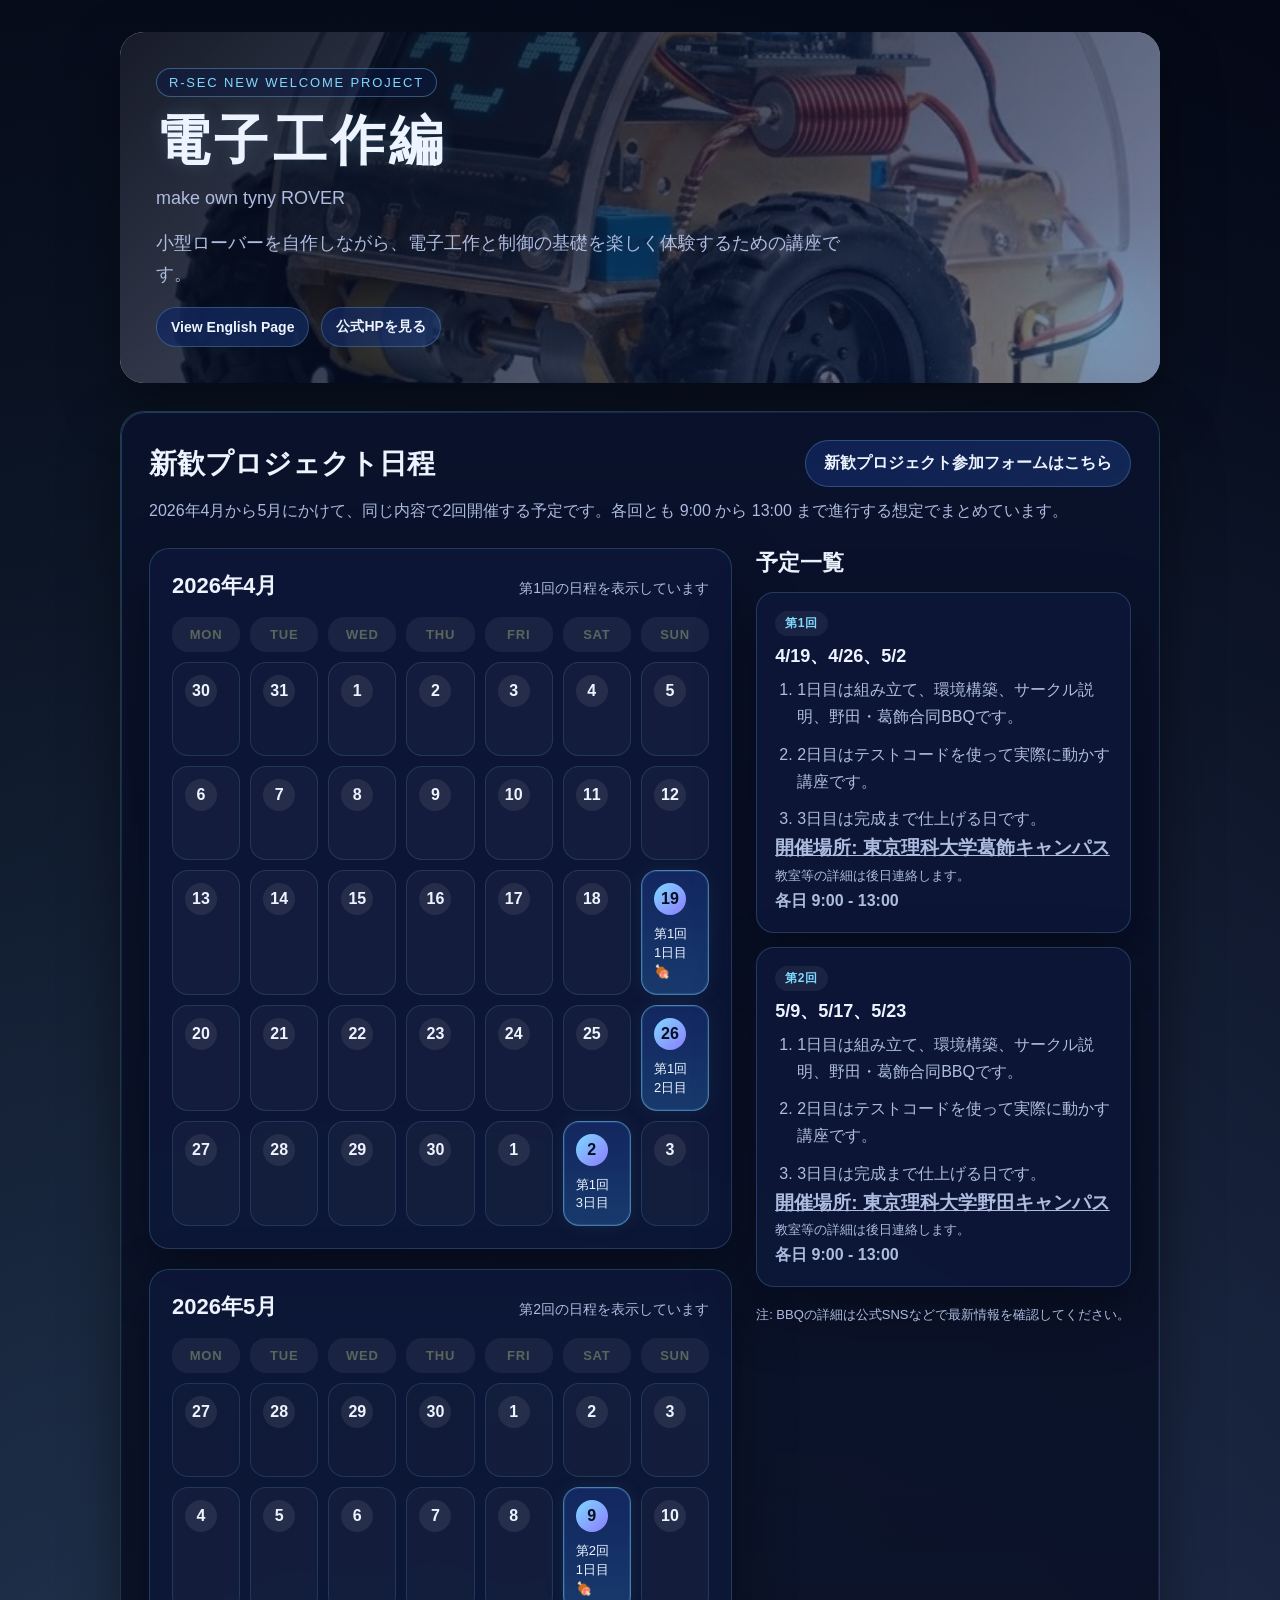
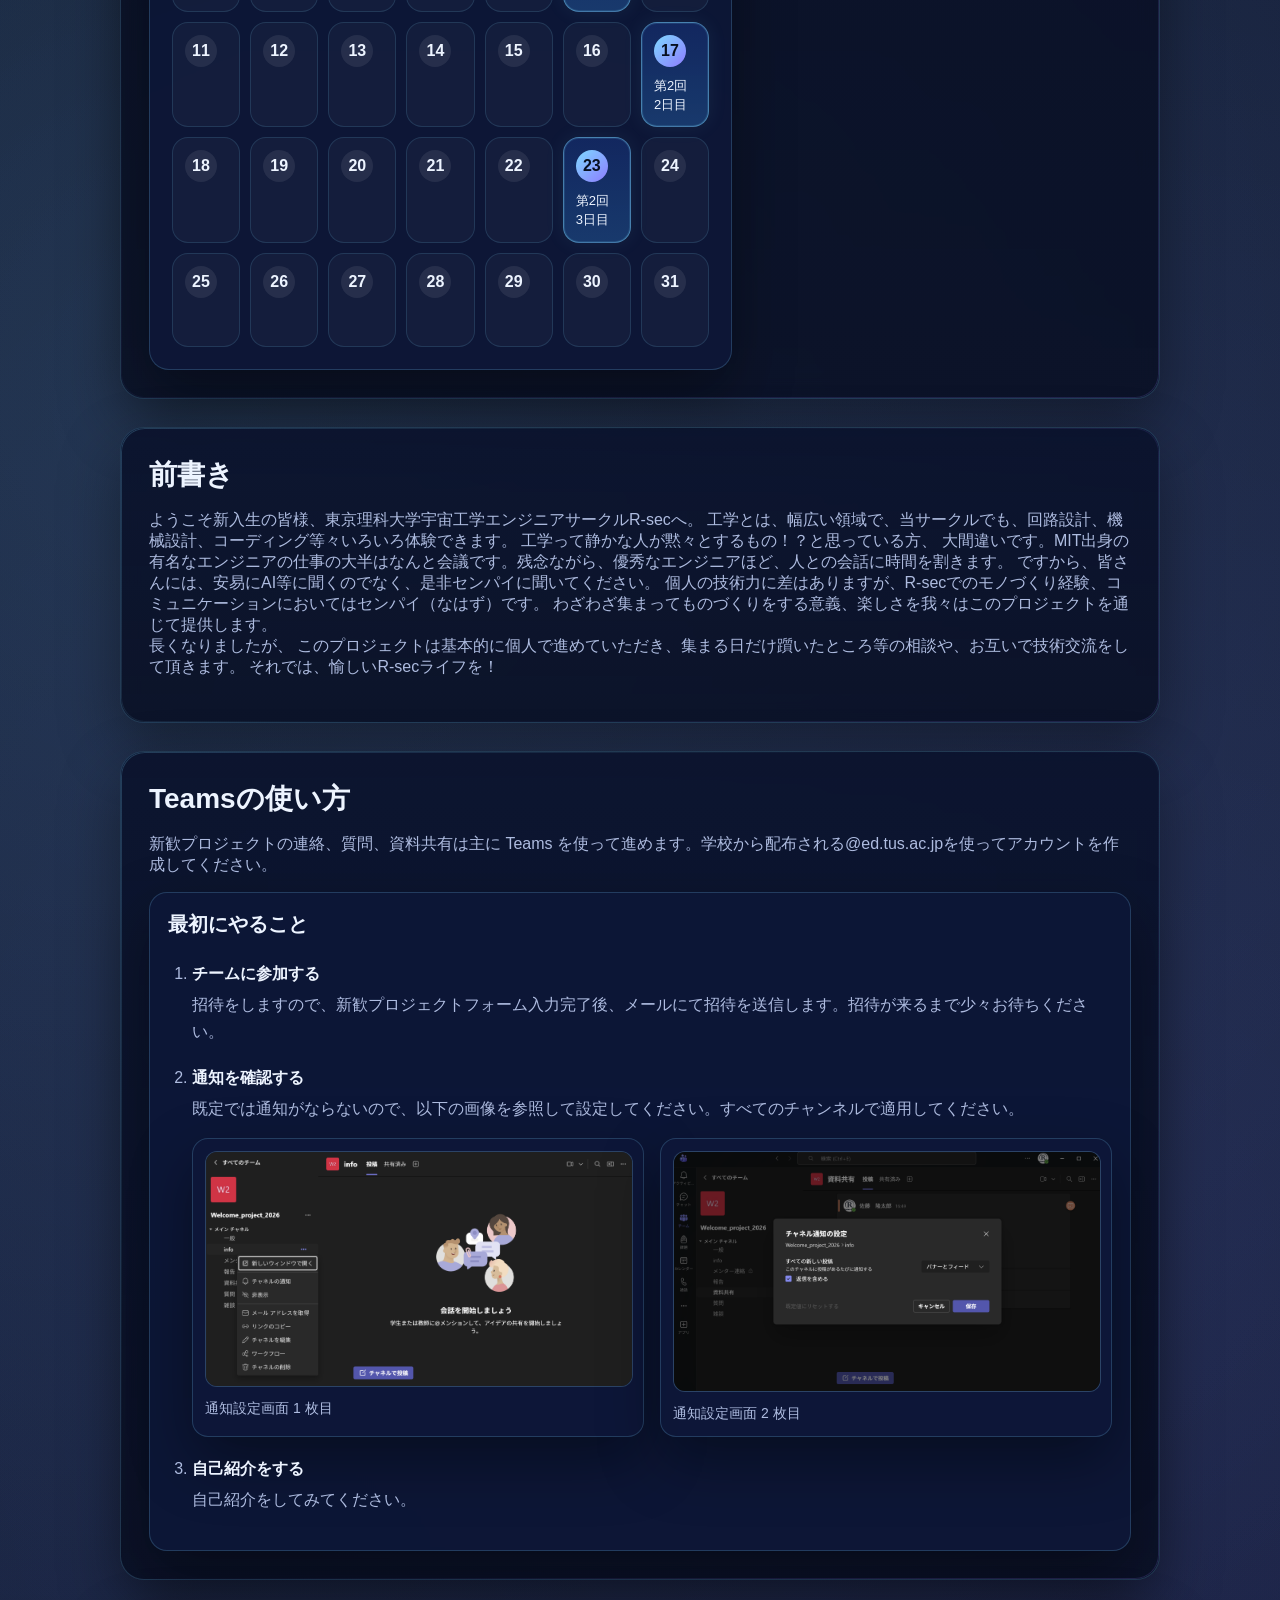
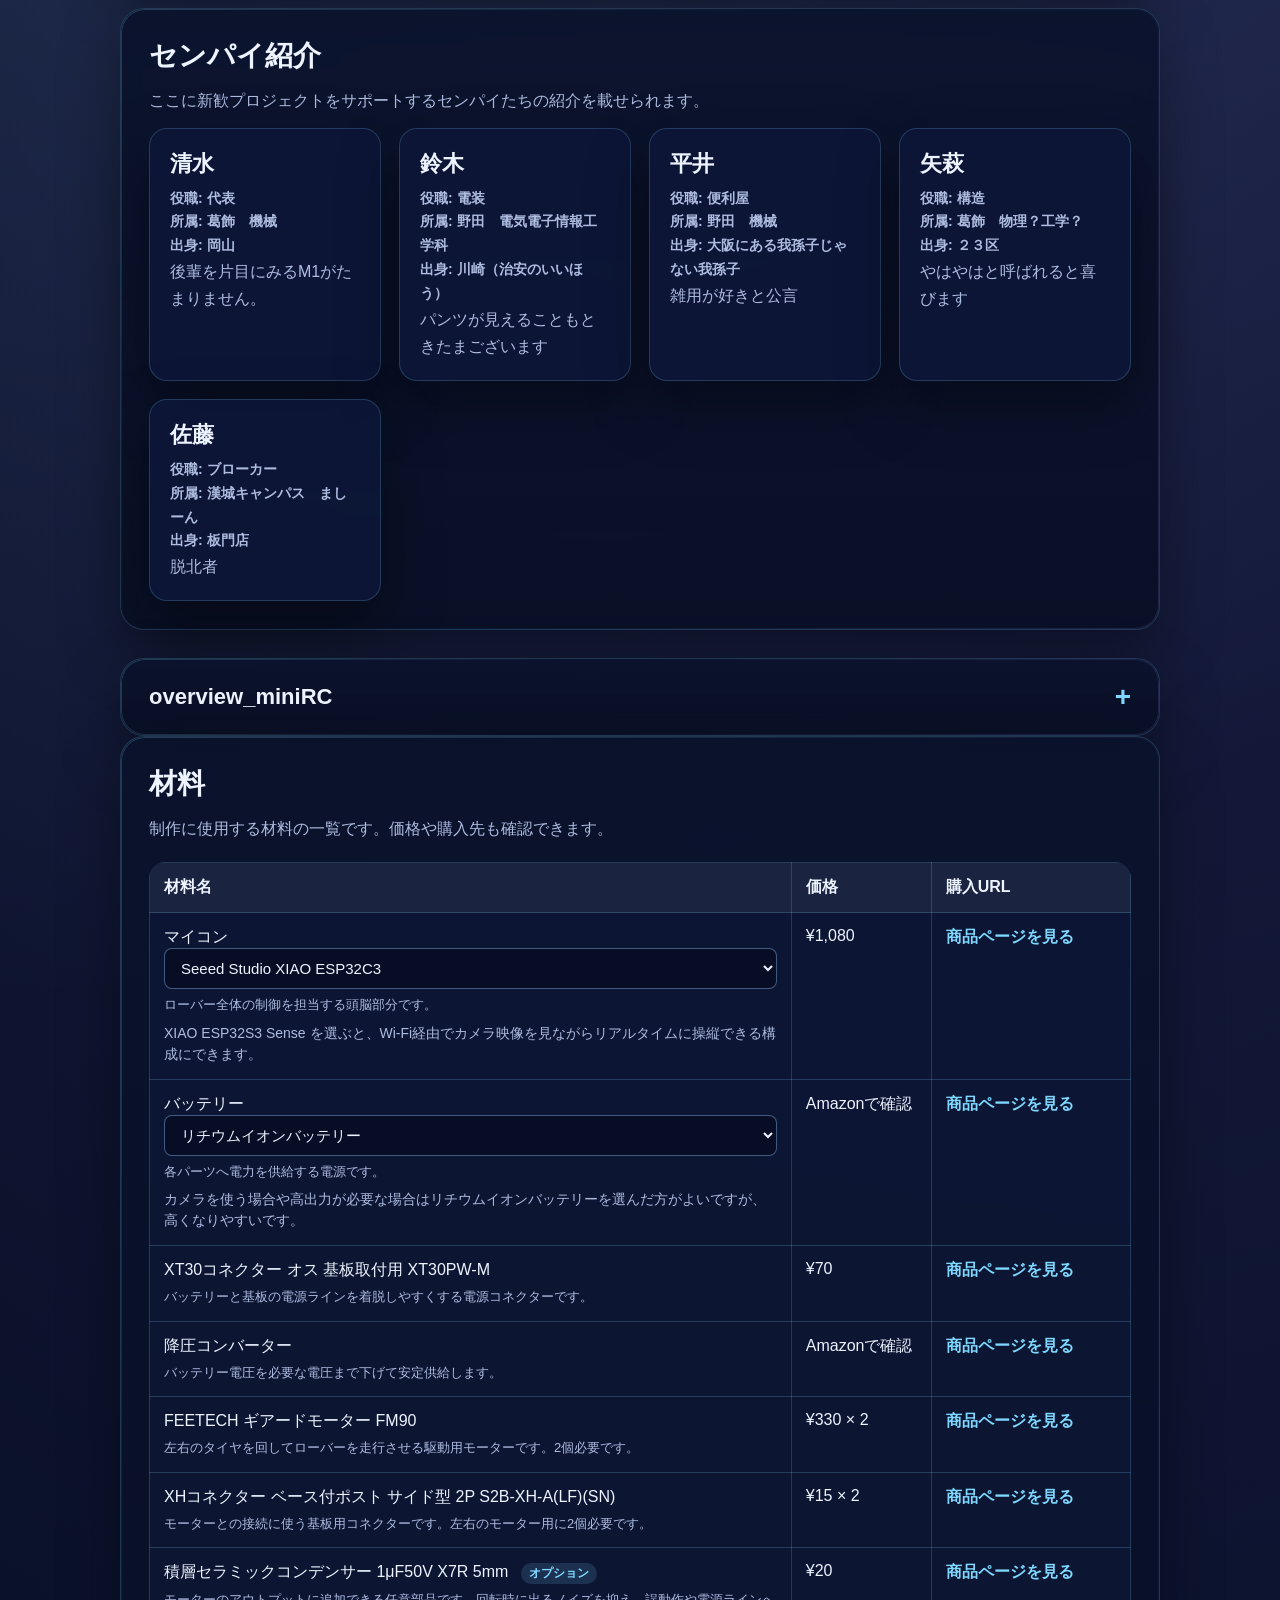
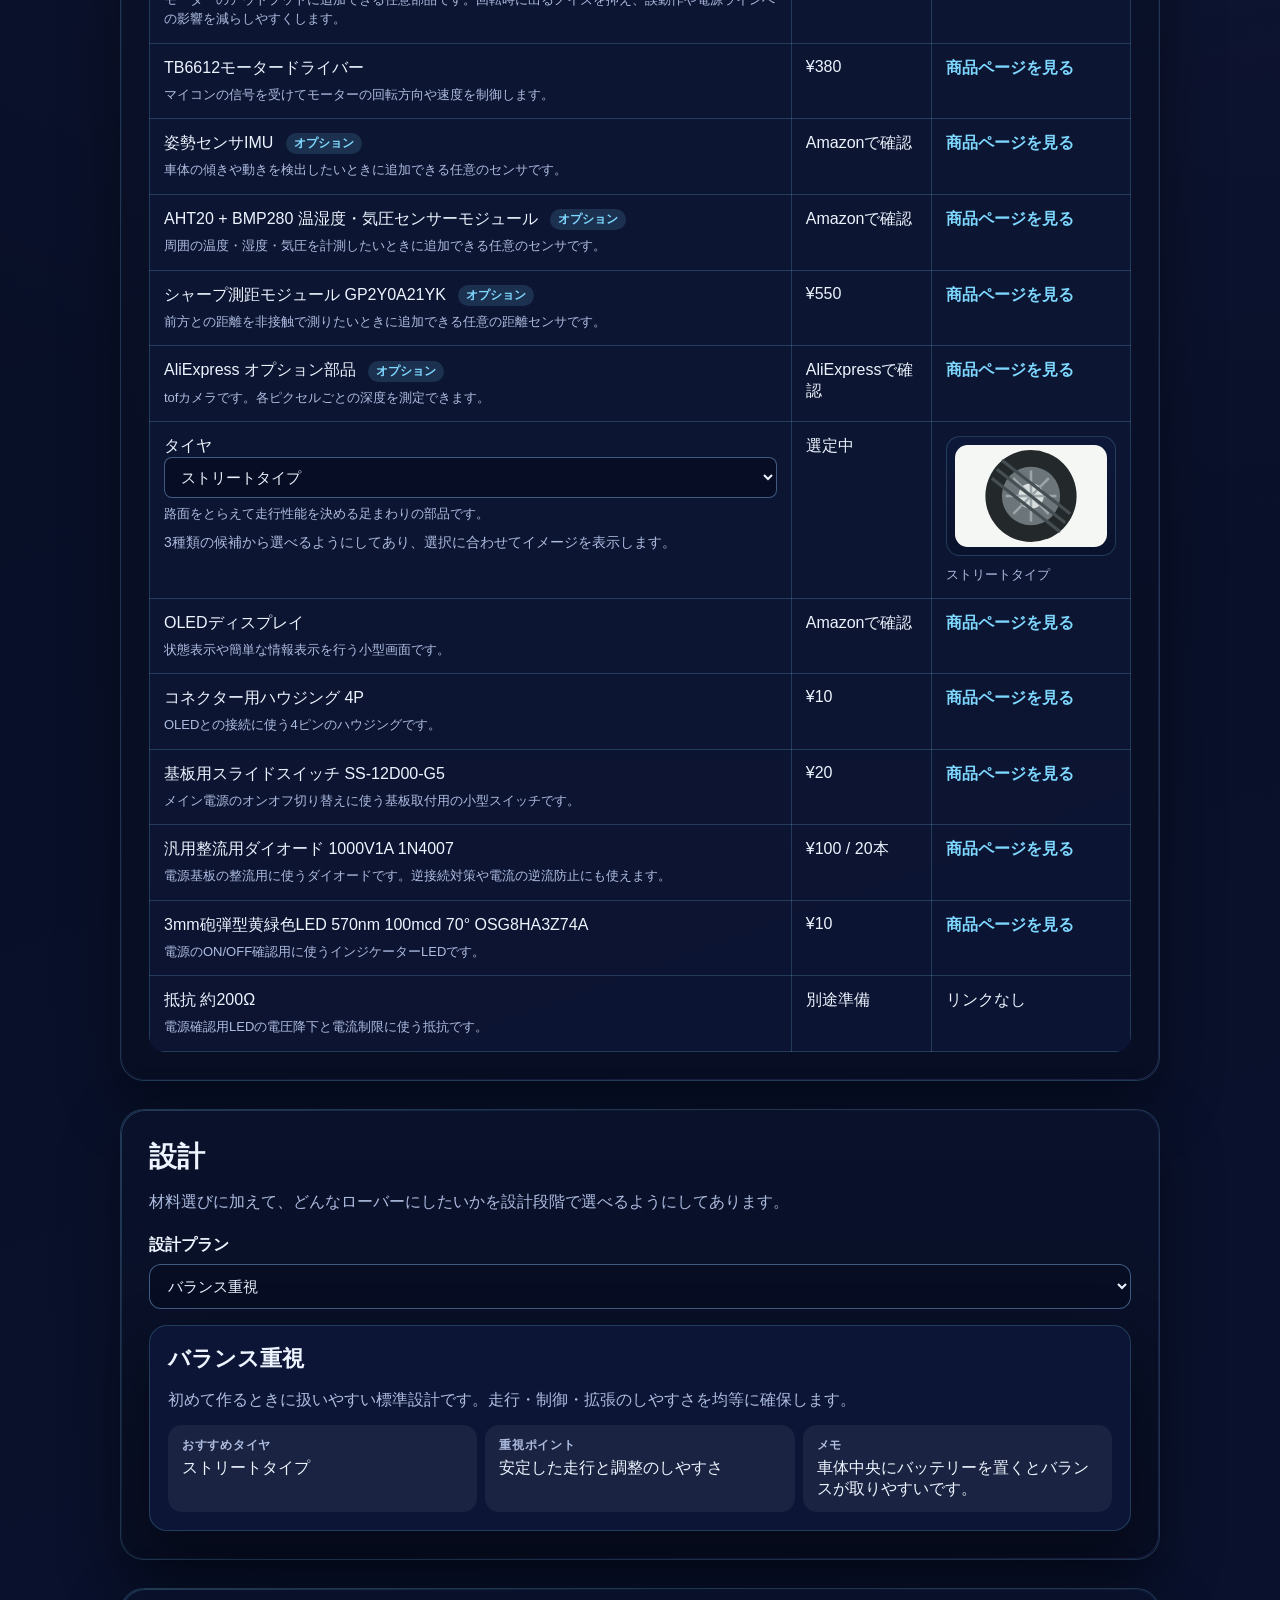
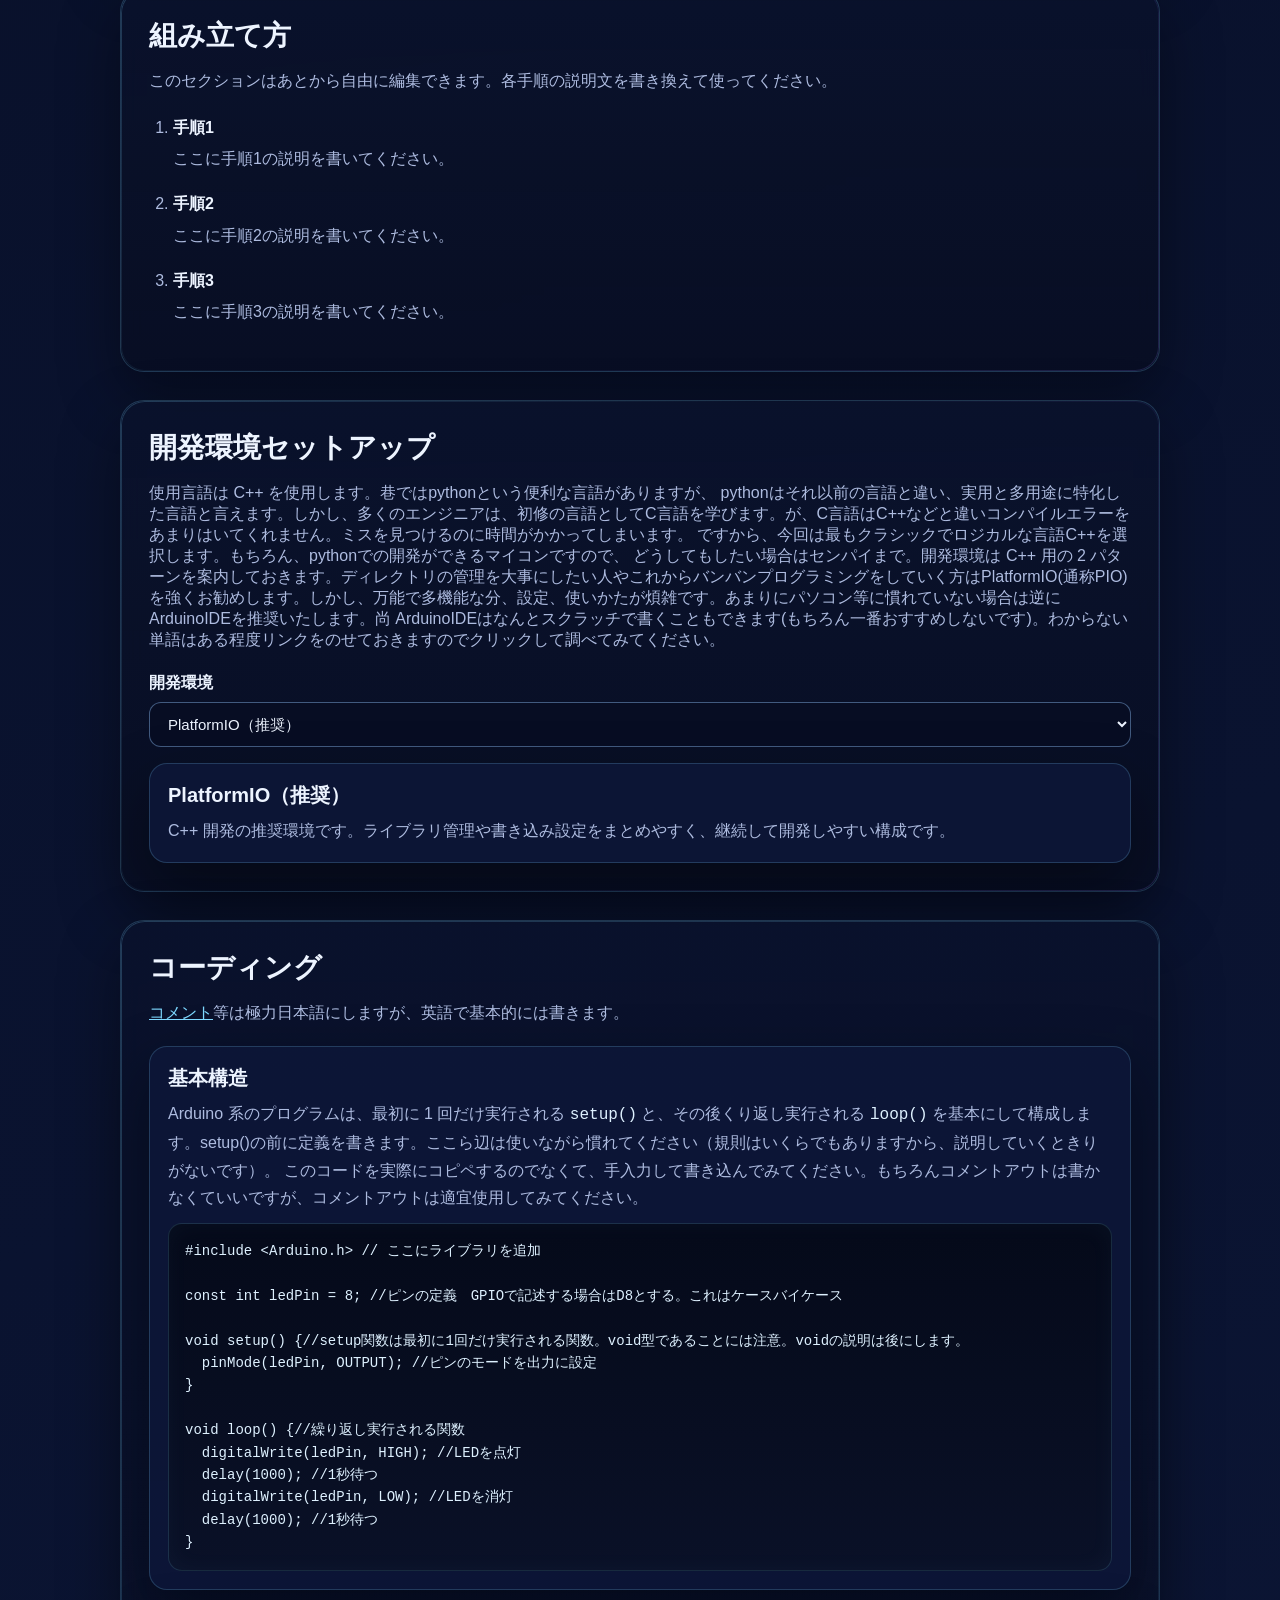
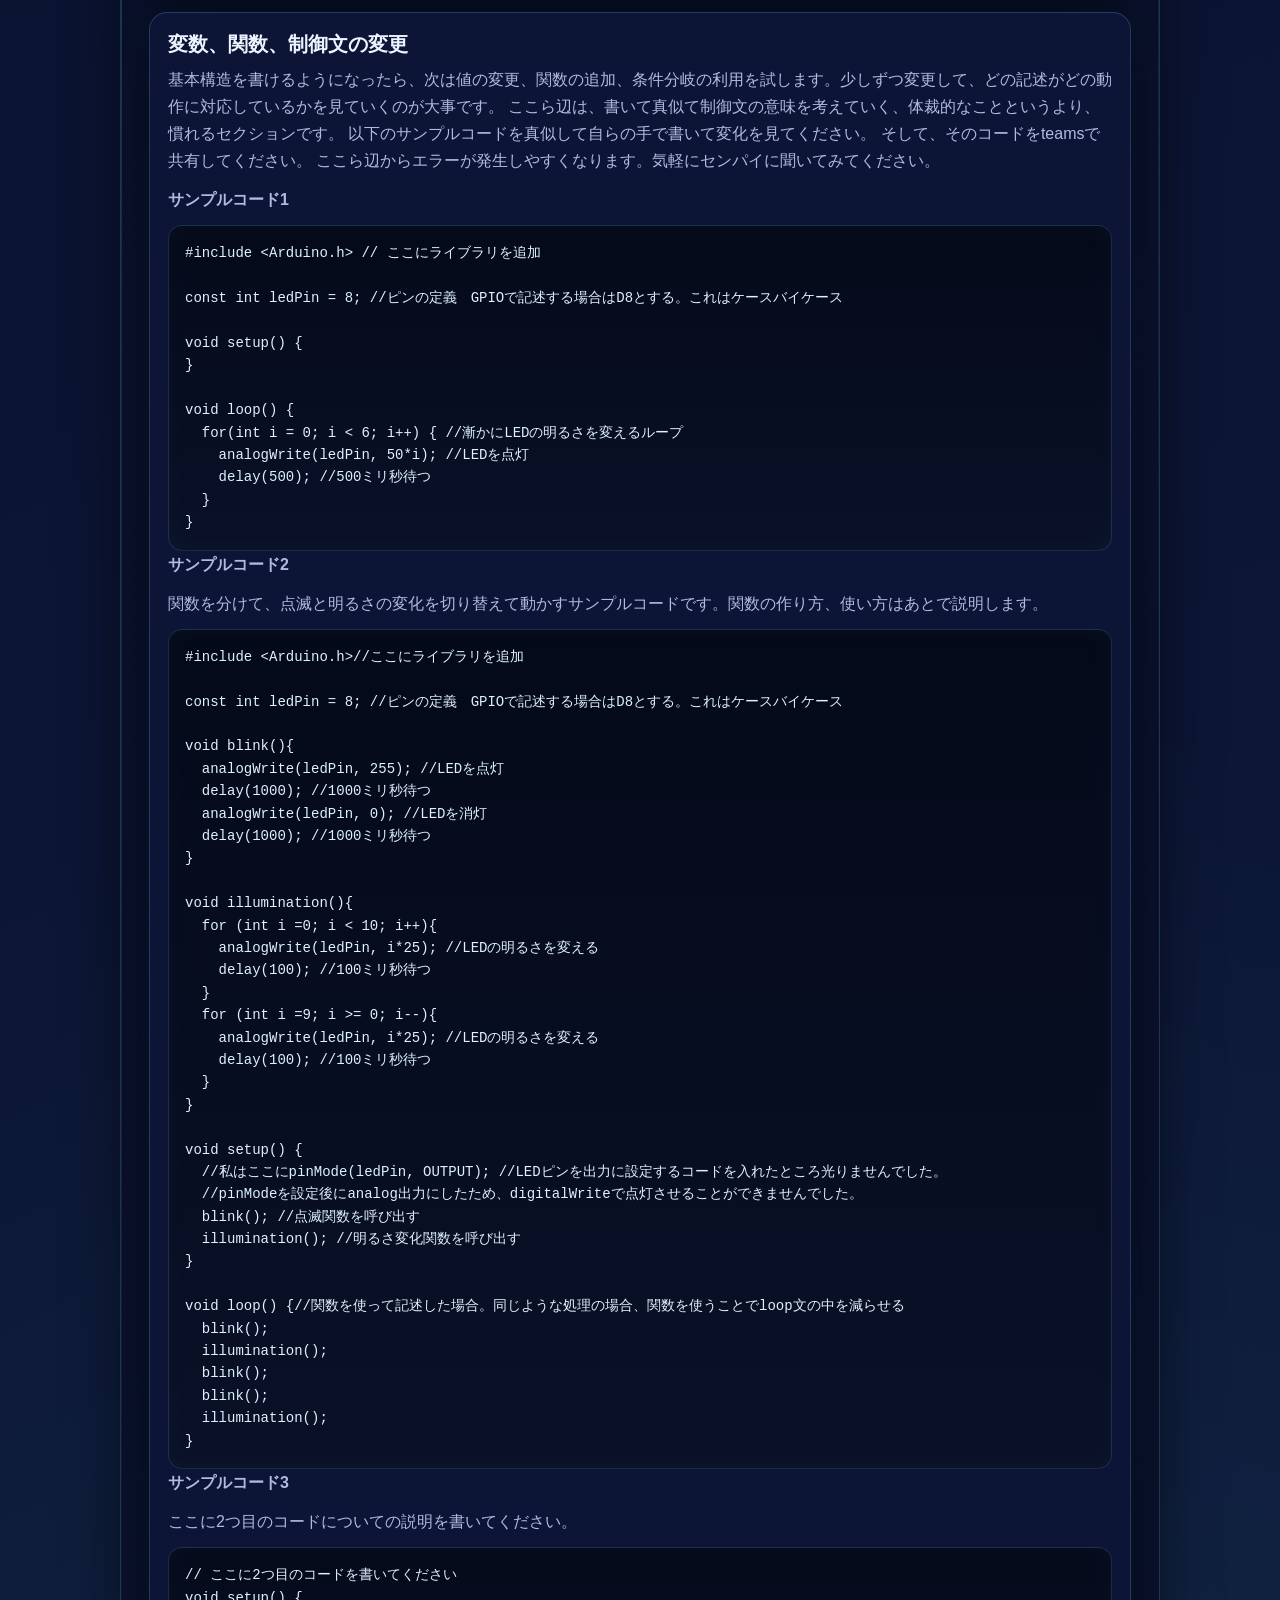
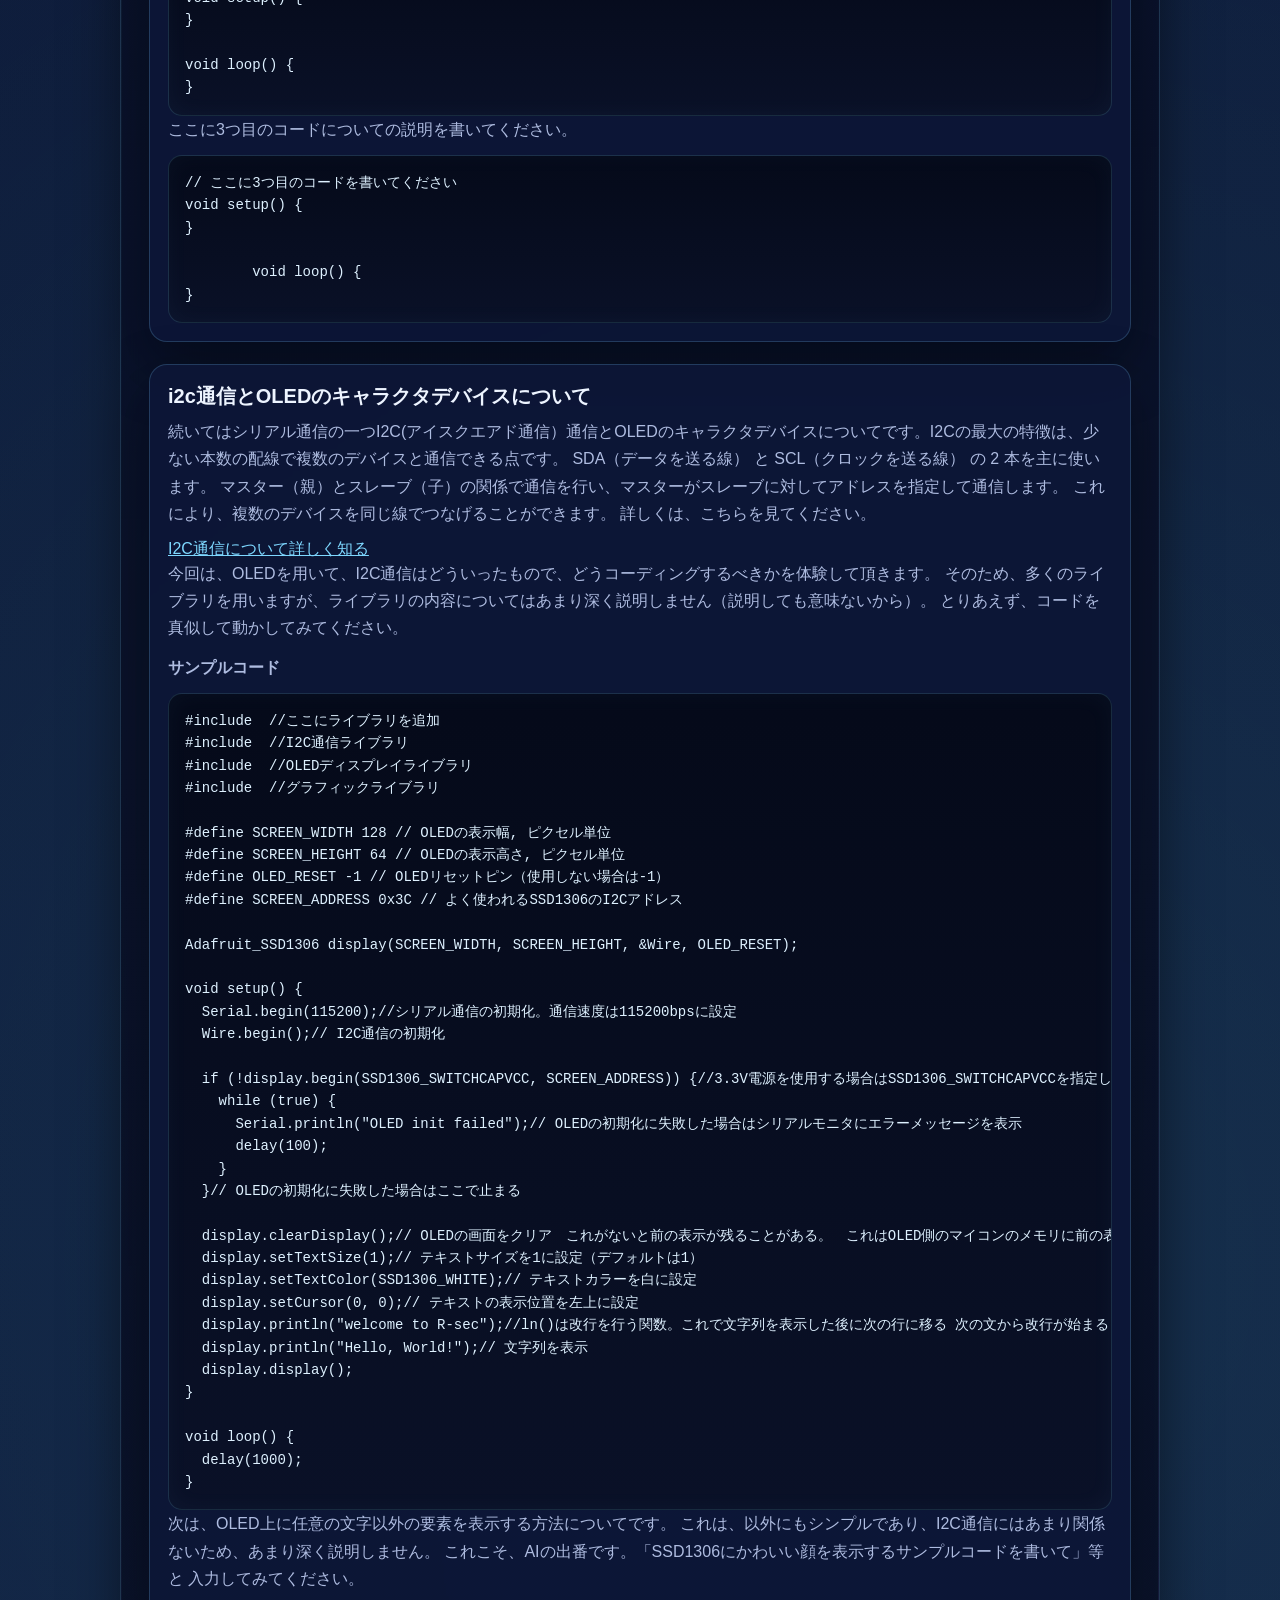
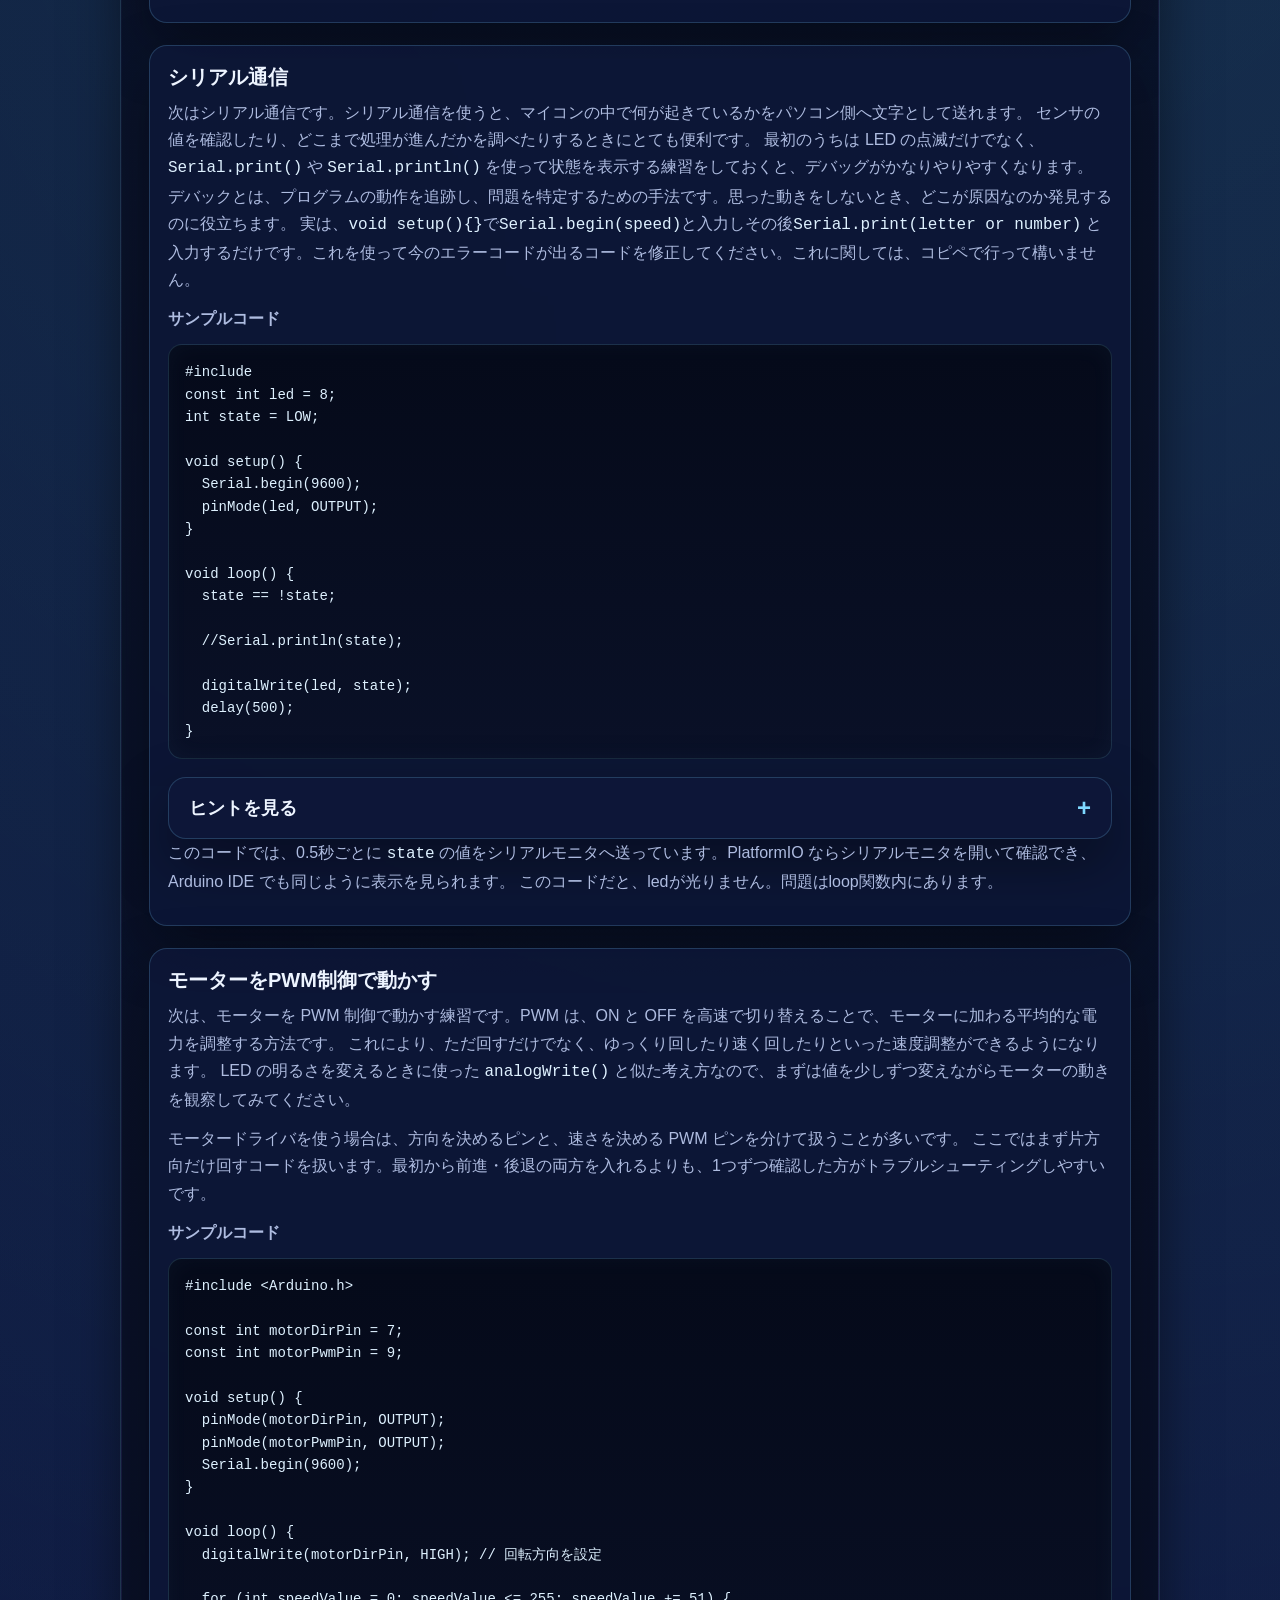
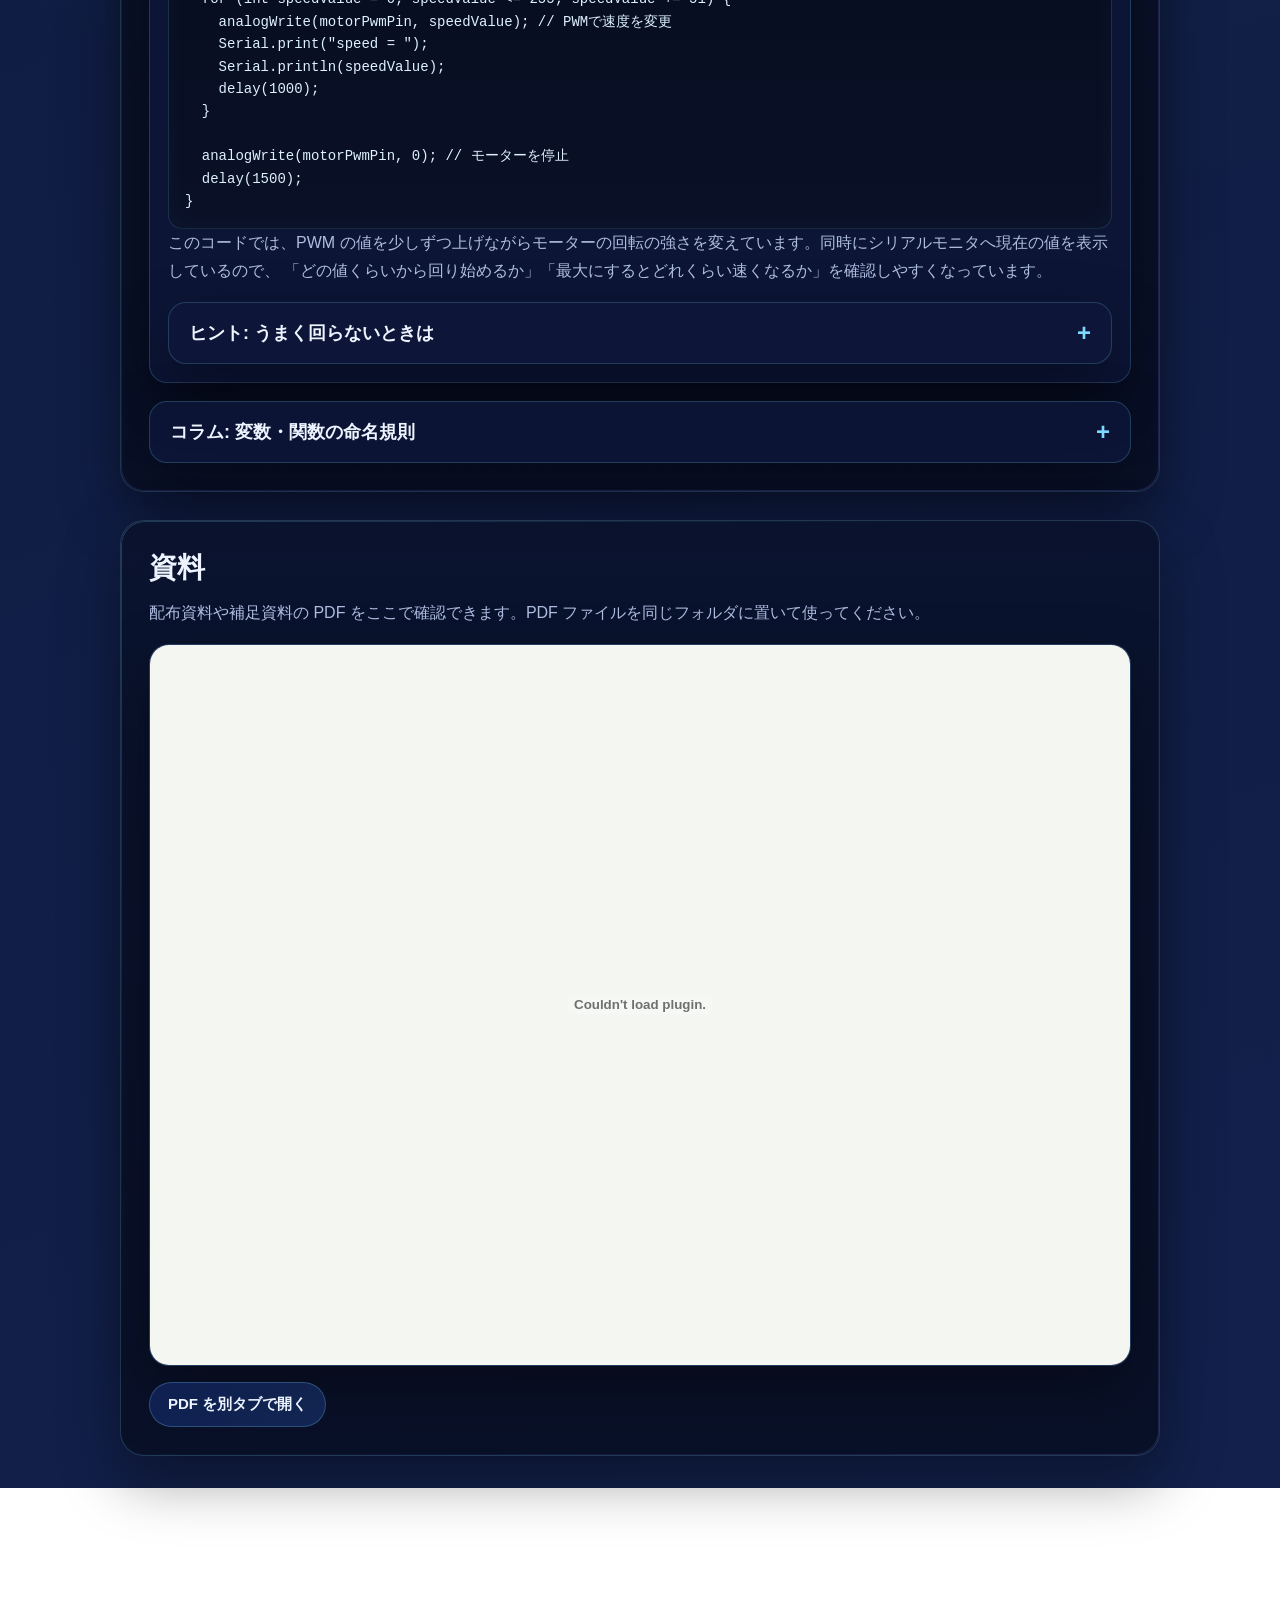
==== index.html @ ab2c426f "Add files via upload" ====
<!DOCTYPE html>
<html lang="ja">
<head>
  <meta charset="UTF-8">
  <meta name="viewport" content="width=device-width, initial-scale=1.0">
  <title>材料一覧ページ</title>
  <style>
    body {
      margin: 0;
      padding: 32px;
      font-family: "Segoe UI", sans-serif;
      background:
        radial-gradient(circle at top left, #f8d9a0 0%, transparent 28%),
        linear-gradient(135deg, #f4efe6 0%, #dfe8df 100%);
      color: #243028;
      min-height: 100vh;
    }

    .page-shell {
      max-width: 1040px;
      margin: 0 auto;
    }

    .hero {
      margin-bottom: 28px;
      padding: 36px;
      border-radius: 24px;
      background: #1f3d30;
      color: #f7f4ee;
      box-shadow: 0 22px 45px rgba(31, 61, 48, 0.18);
      position: relative;
      overflow: hidden;
    }

    .hero::before {
      content: "";
      position: absolute;
      inset: 0;
      background:
        linear-gradient(135deg, rgba(17, 29, 24, 0.82), rgba(33, 62, 50, 0.58)),
        url("minirover.jpg") center center / cover no-repeat;
      transform: scale(1.03);
    }

    .hero::after {
      content: "";
      position: absolute;
      inset: auto -40px -70px auto;
      width: 220px;
      height: 220px;
      border-radius: 50%;
      background: rgba(248, 217, 160, 0.18);
    }

    .hero > * {
      position: relative;
      z-index: 1;
    }

    .hero-kicker {
      display: inline-block;
      margin-bottom: 14px;
      padding: 6px 12px;
      border: 1px solid rgba(255, 255, 255, 0.24);
      border-radius: 999px;
      font-size: 13px;
      letter-spacing: 0.08em;
      text-transform: uppercase;
      background: rgba(255, 255, 255, 0.08);
    }

    .hero h1 {
      margin: 0;
      font-size: clamp(34px, 5vw, 54px);
      line-height: 1.08;
      letter-spacing: 0.03em;
    }

    .language-link {
      display: inline-flex;
      align-items: center;
      margin-top: 18px;
      padding: 10px 14px;
      border: 1px solid rgba(255, 255, 255, 0.28);
      border-radius: 999px;
      color: #f7f4ee;
      text-decoration: none;
      font-size: 14px;
      font-weight: 700;
      background: rgba(255, 255, 255, 0.08);
      transition: background-color 0.2s ease;
    }

    .language-link:hover {
      background: rgba(255, 255, 255, 0.16);
    }

    .hero-link-row {
      display: flex;
      flex-wrap: wrap;
      gap: 12px;
      margin-top: 18px;
    }

    .hero-link-row .language-link {
      margin-top: 0;
    }

    .hero p {
      margin: 14px 0 0;
      max-width: 700px;
      font-size: 18px;
      line-height: 1.7;
      color: rgba(247, 244, 238, 0.88);
    }

    .hero-typing-overlay {
      position: fixed;
      inset: 0;
      display: flex;
      align-items: center;
      justify-content: center;
      padding: 24px;
      background:
        radial-gradient(circle at center, rgba(15, 27, 62, 0.42) 0%, rgba(4, 8, 22, 0.78) 42%, rgba(4, 8, 22, 0.96) 100%);
      backdrop-filter: blur(8px);
      z-index: 20;
      opacity: 1;
      visibility: visible;
      transition: opacity 0.6s ease, visibility 0.6s ease;
    }

    .hero-typing-overlay.is-hidden {
      opacity: 0;
      visibility: hidden;
    }

    .hero-typing {
      display: inline-flex;
      align-items: center;
      justify-content: center;
      min-height: 96px;
      max-width: min(92vw, 980px);
      padding: 26px 34px;
      border-radius: 24px;
      border: 1px solid rgba(255, 255, 255, 0.14);
      background: rgba(6, 10, 26, 0.52);
      color: #dff4ff;
      font-size: clamp(28px, 5vw, 72px);
      font-weight: 700;
      letter-spacing: 0.12em;
      text-transform: uppercase;
      box-shadow:
        inset 0 0 18px rgba(126, 216, 255, 0.08),
        0 0 48px rgba(126, 216, 255, 0.14);
      text-shadow: 0 0 20px rgba(126, 216, 255, 0.24);
    }

    .hero-typing-text {
      white-space: nowrap;
    }

    .hero-typing-cursor {
      display: inline-block;
      width: 0.7ch;
      margin-left: 6px;
      color: #7ed8ff;
      animation: heroCursorBlink 0.9s steps(1) infinite;
    }

    @keyframes heroCursorBlink {
      0%,
      45% {
        opacity: 1;
      }
      46%,
      100% {
        opacity: 0;
      }
    }

    #materials {
      margin: 0;
      padding: 28px;
      background: rgba(249, 249, 246, 0.86);
      border: 1px solid rgba(36, 48, 40, 0.08);
      border-radius: 24px;
      box-shadow: 0 18px 40px rgba(36, 48, 40, 0.1);
      backdrop-filter: blur(10px);
    }

    .content-card {
      margin-top: 28px;
      padding: 28px;
      background: rgba(249, 249, 246, 0.86);
      border: 1px solid rgba(36, 48, 40, 0.08);
      border-radius: 24px;
      box-shadow: 0 18px 40px rgba(36, 48, 40, 0.1);
      backdrop-filter: blur(10px);
    }

    .overview-toggle {
      margin-top: 28px;
      padding: 0;
      overflow: hidden;
    }

    .overview-toggle summary {
      display: flex;
      align-items: center;
      justify-content: space-between;
      gap: 12px;
      padding: 24px 28px;
      cursor: pointer;
      list-style: none;
      font-size: 22px;
      font-weight: 700;
      color: #1f3d30;
    }

    .overview-toggle summary::-webkit-details-marker {
      display: none;
    }

    .overview-toggle summary::after {
      content: "+";
      flex-shrink: 0;
      font-size: 28px;
      line-height: 1;
      color: #1c6a52;
    }

    .overview-toggle[open] summary::after {
      content: "-";
    }

    .overview-body {
      padding: 0 28px 28px;
    }

    .overview-body p {
      margin: 0 0 16px;
      line-height: 1.7;
    }

    .overview-video {
      width: 100%;
      border-radius: 18px;
      border: 1px solid #d7ddd7;
      background: #111;
      box-shadow: 0 14px 28px rgba(36, 48, 40, 0.12);
    }

    #materials h2 {
      margin: 0 0 10px;
      font-size: 28px;
    }

    .content-card h2 {
      margin: 0 0 10px;
      font-size: 28px;
    }

    .section-heading {
      display: flex;
      flex-wrap: wrap;
      align-items: center;
      justify-content: space-between;
      gap: 14px;
      margin-bottom: 10px;
    }

    .section-heading h2 {
      margin: 0;
    }

    .section-link {
      display: inline-flex;
      align-items: center;
      padding: 12px 18px;
      border: 1px solid rgba(28, 106, 82, 0.2);
      border-radius: 999px;
      color: #1c6a52;
      text-decoration: none;
      font-size: 16px;
      font-weight: 700;
      background: rgba(255, 255, 255, 0.8);
      transition: background-color 0.2s ease;
    }

    .section-link:hover {
      background: #edf3ee;
    }

    .schedule-intro {
      margin: 0 0 24px;
      line-height: 1.7;
    }

    .schedule-layout {
      display: grid;
      gap: 24px;
      grid-template-columns: minmax(0, 1.4fr) minmax(280px, 0.9fr);
      align-items: start;
    }

    .calendar-stack {
      display: grid;
      gap: 20px;
    }

    .calendar-panel {
      padding: 22px;
      border: 1px solid #d7ddd7;
      border-radius: 20px;
      background: rgba(255, 255, 255, 0.86);
    }

    .calendar-header {
      display: flex;
      justify-content: space-between;
      align-items: baseline;
      gap: 12px;
      margin-bottom: 16px;
    }

    .calendar-header h3,
    .schedule-list h3 {
      margin: 0;
      font-size: 22px;
      color: #1f3d30;
    }

    .calendar-caption {
      margin: 0;
      font-size: 14px;
      color: #5a665d;
    }

    .calendar-grid {
      display: grid;
      grid-template-columns: repeat(7, minmax(0, 1fr));
      gap: 10px;
    }

    .calendar-weekday,
    .calendar-day {
      border-radius: 16px;
    }

    .calendar-weekday {
      padding: 10px 6px;
      text-align: center;
      font-size: 13px;
      font-weight: 700;
      letter-spacing: 0.06em;
      text-transform: uppercase;
      color: #5a665d;
      background: #edf3ee;
    }

    .calendar-day {
      min-height: 94px;
      padding: 12px;
      border: 1px solid #d7ddd7;
      background: #f9fbf8;
      box-sizing: border-box;
    }

    .calendar-day.muted {
      background: rgba(239, 242, 239, 0.72);
      color: #8a968e;
    }

    .calendar-day.event-day {
      border-color: #7ca38f;
      background: linear-gradient(180deg, #eef7f1 0%, #dcecdf 100%);
      box-shadow: inset 0 0 0 1px rgba(28, 106, 82, 0.08);
    }

    .calendar-date {
      display: inline-flex;
      align-items: center;
      justify-content: center;
      width: 32px;
      height: 32px;
      border-radius: 50%;
      font-weight: 700;
      color: #1f3d30;
      background: rgba(255, 255, 255, 0.84);
    }

    .event-day .calendar-date {
      background: #1c6a52;
      color: #f6f7f3;
    }

    .calendar-event {
      margin: 10px 0 0;
      font-size: 13px;
      line-height: 1.45;
      color: #294237;
    }

    .schedule-list {
      display: grid;
      gap: 14px;
    }

    .schedule-card {
      padding: 18px;
      border: 1px solid #d7ddd7;
      border-radius: 18px;
      background: rgba(255, 255, 255, 0.86);
    }

    .schedule-date {
      display: inline-block;
      margin-bottom: 8px;
      padding: 4px 10px;
      border-radius: 999px;
      background: #edf3ee;
      color: #1c6a52;
      font-size: 12px;
      font-weight: 700;
      letter-spacing: 0.05em;
      text-transform: uppercase;
    }

    .schedule-card h4 {
      margin: 0 0 8px;
      font-size: 18px;
      color: #1f3d30;
    }

    .schedule-card p {
      margin: 0;
      line-height: 1.7;
    }

    .schedule-agenda {
      margin: 0;
      padding-left: 22px;
    }

    .schedule-agenda li {
      margin-bottom: 10px;
      line-height: 1.7;
    }

    .schedule-agenda li:last-child {
      margin-bottom: 0;
    }

    .schedule-time {
      margin-top: 10px;
      color: #1c6a52;
      font-weight: 700;
    }

    .schedule-note {
      margin: 4px 0 0;
      font-size: 13px;
      line-height: 1.6;
      color: #5a665d;
    }

    .schedule-subnote {
      margin: 4px 0 0;
      font-size: 13px;
      line-height: 1.6;
      color: #5a665d;
    }

    .mentor-grid {
      display: grid;
      gap: 18px;
      grid-template-columns: repeat(auto-fit, minmax(220px, 1fr));
    }

    .mentor-card {
      padding: 20px;
      border: 1px solid #d7ddd7;
      border-radius: 18px;
      background: rgba(255, 255, 255, 0.86);
    }

    .mentor-card h3 {
      margin: 0 0 8px;
      font-size: 22px;
      color: #1f3d30;
    }

    .mentor-role {
      margin: 0 0 10px;
      font-size: 14px;
      font-weight: 700;
      color: #1c6a52;
    }

    .mentor-affiliation {
      margin: 0 0 10px;
      font-size: 14px;
      font-weight: 700;
      color: #5a665d;
    }

    .mentor-origin {
      margin: 0 0 10px;
      font-size: 14px;
      font-weight: 700;
      color: #5a665d;
    }

    .mentor-card p {
      margin: 0;
      line-height: 1.7;
    }

    .schedule-location {
      margin-top: 10px;
      color: #b42318;
      font-size: 19px;
      font-weight: 700;
      text-decoration: underline;
    }

    .design-selector {
      margin-top: 22px;
      display: grid;
      gap: 16px;
    }

    .design-selector label {
      font-weight: 700;
      color: #1f3d30;
    }

    .design-selector select {
      width: 100%;
      padding: 12px 14px;
      border: 1px solid #bcc8bf;
      border-radius: 12px;
      background: rgba(255, 255, 255, 0.92);
      font-size: 15px;
      box-sizing: border-box;
    }

    .design-preview {
      display: grid;
      gap: 12px;
      padding: 18px;
      border: 1px solid #d7ddd7;
      border-radius: 18px;
      background: rgba(255, 255, 255, 0.82);
    }

    .design-preview h3 {
      margin: 0;
      font-size: 22px;
      color: #1f3d30;
    }

    .design-preview p {
      margin: 0;
      line-height: 1.7;
    }

    .design-meta {
      display: grid;
      gap: 8px;
      grid-template-columns: repeat(auto-fit, minmax(180px, 1fr));
    }

    .design-meta-item {
      padding: 12px 14px;
      border-radius: 14px;
      background: #edf3ee;
    }

    .design-meta-label {
      display: block;
      margin-bottom: 4px;
      font-size: 12px;
      font-weight: 700;
      letter-spacing: 0.06em;
      text-transform: uppercase;
      color: #5a665d;
    }

    .steps-list {
      margin: 22px 0 0;
      padding-left: 24px;
    }

    .steps-list li {
      margin-bottom: 18px;
      line-height: 1.7;
    }

    .step-title {
      display: block;
      margin-bottom: 4px;
      font-weight: 700;
      color: #1f3d30;
    }

    .coding-block {
      margin-top: 22px;
      padding: 18px;
      border: 1px solid #d7ddd7;
      border-radius: 18px;
      background: rgba(255, 255, 255, 0.78);
    }

    .coding-block h3 {
      margin: 0 0 8px;
      font-size: 20px;
      color: #1f3d30;
    }

    .coding-block p {
      margin: 0 0 12px;
      line-height: 1.7;
    }

    .coding-block pre {
      margin: 0;
      padding: 16px;
      overflow-x: auto;
      border-radius: 14px;
      background: #1f2421;
      color: #f4f6f2;
      font-size: 14px;
      line-height: 1.6;
    }

    .coding-block code {
      font-family: Consolas, "Courier New", monospace;
    }

    .coding-column {
      margin-top: 18px;
      border: 1px solid #d7ddd7;
      border-radius: 18px;
      background: rgba(255, 255, 255, 0.82);
      overflow: hidden;
    }

    .coding-column summary {
      display: flex;
      align-items: center;
      justify-content: space-between;
      gap: 12px;
      padding: 18px 20px;
      cursor: pointer;
      list-style: none;
      font-size: 18px;
      font-weight: 700;
      color: #1f3d30;
    }

    .coding-column summary::-webkit-details-marker {
      display: none;
    }

    .coding-column summary::after {
      content: "+";
      flex-shrink: 0;
      font-size: 24px;
      line-height: 1;
      color: #1c6a52;
    }

    .coding-column[open] summary::after {
      content: "-";
    }

    .coding-column-body {
      padding: 0 20px 20px;
    }

    .coding-column-body p {
      margin: 0 0 12px;
      line-height: 1.7;
    }

    .coding-column-body p:last-child {
      margin-bottom: 0;
    }

    .setup-panel {
      padding: 18px;
      border: 1px solid #d7ddd7;
      border-radius: 18px;
      background: rgba(255, 255, 255, 0.82);
    }

    .setup-panel h3 {
      margin: 0 0 8px;
      font-size: 20px;
      color: #1f3d30;
    }

    .setup-panel p {
      margin: 0;
      line-height: 1.7;
    }

    .document-frame {
      margin-top: 20px;
      border: 1px solid #d7ddd7;
      border-radius: 20px;
      background: rgba(255, 255, 255, 0.86);
      overflow: hidden;
    }

    .document-frame embed {
      display: block;
      width: 100%;
      height: 720px;
      border: none;
      background: #f4f6f2;
    }

    .document-link {
      display: inline-flex;
      align-items: center;
      margin-top: 16px;
      padding: 12px 18px;
      border: 1px solid rgba(28, 106, 82, 0.2);
      border-radius: 999px;
      color: #1c6a52;
      text-decoration: none;
      font-size: 15px;
      font-weight: 700;
      background: rgba(255, 255, 255, 0.82);
    }

    .teams-image-grid {
      display: grid;
      grid-template-columns: repeat(2, minmax(0, 1fr));
      gap: 16px;
      margin-top: 16px;
    }

    .teams-image-card {
      margin: 0;
      padding: 12px;
      border: 1px solid #d7ddd7;
      border-radius: 16px;
      background: rgba(248, 250, 248, 0.92);
    }

    .teams-image-card img {
      display: block;
      width: 100%;
      height: auto;
      border-radius: 12px;
      border: 1px solid #d7ddd7;
      background: #fff;
    }

    .teams-image-card figcaption {
      margin-top: 10px;
      font-size: 14px;
      line-height: 1.6;
      color: #516056;
    }

    .form-row {
      display: grid;
      gap: 8px;
    }

    .form-row label {
      font-weight: 700;
      color: #1f3d30;
    }

    #materials table {
      width: 100%;
      margin-top: 22px;
      border-collapse: collapse;
      background: rgba(255, 255, 255, 0.9);
      overflow: hidden;
      border-radius: 16px;
    }

    #materials th,
    #materials td {
      border: 1px solid #d7ddd7;
      padding: 14px;
      text-align: left;
      vertical-align: top;
    }

    #materials th {
      background-color: #e8eee7;
    }

    #materials a {
      color: #1c6a52;
      text-decoration: none;
      font-weight: 600;
    }

    #materials a:hover {
      text-decoration: underline;
    }

    #materials select {
      width: 100%;
      padding: 10px 12px;
      font-size: 15px;
      border: 1px solid #bbb;
      border-radius: 8px;
      background-color: #fff;
    }

    .microcontroller-note {
      margin: 8px 0 0;
      font-size: 14px;
      line-height: 1.5;
      color: #555;
    }

    .part-role {
      margin: 6px 0 0;
      font-size: 13px;
      line-height: 1.5;
      color: #5a665d;
    }

    .optional-badge {
      display: inline-block;
      margin-left: 8px;
      padding: 2px 8px;
      border-radius: 999px;
      background: #e6f1eb;
      color: #1c6a52;
      font-size: 12px;
      font-weight: 700;
      vertical-align: middle;
    }

    .tire-preview-wrap {
      display: grid;
      gap: 10px;
    }

    .tire-note {
      margin: 8px 0 0;
      font-size: 14px;
      line-height: 1.5;
      color: #555;
    }

    .tire-preview {
      width: 100%;
      max-width: 220px;
      border: 1px solid #d7ddd7;
      border-radius: 14px;
      background: linear-gradient(180deg, #f8faf8 0%, #edf2ed 100%);
      padding: 8px;
      box-sizing: border-box;
    }

    .tire-caption {
      margin: 0;
      font-size: 13px;
      color: #516056;
    }

    @media (max-width: 720px) {
      body {
        padding: 18px;
      }

      .hero,
      #materials,
      .content-card {
        padding: 22px;
      }

      .hero p {
        font-size: 16px;
      }

      .schedule-layout {
        grid-template-columns: 1fr;
      }

      .calendar-grid {
        gap: 8px;
      }

      .teams-image-grid {
        grid-template-columns: 1fr;
      }

      .document-frame embed {
        height: 520px;
      }

      .calendar-day {
        min-height: 78px;
        padding: 10px;
      }

      .calendar-event {
        font-size: 12px;
      }

      #materials table,
      #materials thead,
      #materials tbody,
      #materials tr,
      #materials th,
      #materials td {
        display: block;
      }

      #materials thead {
        display: none;
      }

      #materials tr {
        margin-bottom: 14px;
        border: 1px solid #d7ddd7;
        border-radius: 14px;
        overflow: hidden;
      }

      #materials td {
        border: none;
        border-bottom: 1px solid #d7ddd7;
      }

      #materials td:last-child {
        border-bottom: none;
      }
    }

    :root {
      --space-bg-1: #040816;
      --space-bg-2: #0a1330;
      --space-bg-3: #12204b;
      --space-panel: rgba(10, 18, 44, 0.84);
      --space-panel-strong: rgba(15, 27, 62, 0.94);
      --space-line: rgba(126, 216, 255, 0.2);
      --space-line-strong: rgba(145, 196, 255, 0.42);
      --space-text: #edf4ff;
      --space-soft: #aebce0;
      --space-accent: #7ed8ff;
      --space-accent-2: #8d7cff;
      --space-accent-3: #5effd5;
      --space-warn: #ffbc7a;
    }

    body {
      font-family: "Trebuchet MS", "Segoe UI", sans-serif;
      background:
        radial-gradient(circle at 18% 14%, rgba(126, 216, 255, 0.18) 0%, transparent 18%),
        radial-gradient(circle at 82% 20%, rgba(141, 124, 255, 0.16) 0%, transparent 22%),
        radial-gradient(circle at 70% 76%, rgba(94, 255, 213, 0.1) 0%, transparent 20%),
        linear-gradient(160deg, var(--space-bg-1) 0%, var(--space-bg-2) 52%, var(--space-bg-3) 100%);
      color: var(--space-text);
      position: relative;
      overflow-x: hidden;
    }

    body::before,
    body::after {
      content: "";
      position: fixed;
      inset: 0;
      pointer-events: none;
      z-index: -1;
    }

    body::before {
      background-image:
        radial-gradient(circle at 10% 18%, rgba(255, 255, 255, 0.9) 0 1px, transparent 1.5px),
        radial-gradient(circle at 24% 64%, rgba(126, 216, 255, 0.95) 0 1px, transparent 1.6px),
        radial-gradient(circle at 42% 30%, rgba(255, 255, 255, 0.75) 0 1px, transparent 1.5px),
        radial-gradient(circle at 63% 52%, rgba(94, 255, 213, 0.7) 0 1px, transparent 1.6px),
        radial-gradient(circle at 80% 24%, rgba(141, 124, 255, 0.92) 0 1px, transparent 1.7px),
        radial-gradient(circle at 90% 74%, rgba(255, 255, 255, 0.72) 0 1px, transparent 1.6px);
      opacity: 0.8;
    }

    body::after {
      background:
        linear-gradient(rgba(126, 216, 255, 0.05) 1px, transparent 1px),
        linear-gradient(90deg, rgba(126, 216, 255, 0.05) 1px, transparent 1px);
      background-size: 32px 32px;
      mask-image: linear-gradient(to bottom, rgba(0, 0, 0, 0.4), transparent 88%);
      opacity: 0.28;
    }

    .hero,
    .content-card,
    #materials,
    .calendar-panel,
    .schedule-card,
    .mentor-card,
    .design-preview,
    .coding-block,
    .coding-column,
    .setup-panel,
    .document-frame,
    .teams-image-card {
      background: linear-gradient(180deg, rgba(10, 18, 44, 0.9), rgba(8, 14, 34, 0.84));
      border-color: var(--space-line);
      box-shadow: 0 24px 60px rgba(0, 0, 0, 0.38);
      color: var(--space-text);
    }

    .content-card,
    #materials {
      position: relative;
    }

    .content-card::before,
    #materials::before {
      content: "";
      position: absolute;
      inset: 0;
      border-radius: inherit;
      padding: 1px;
      background: linear-gradient(135deg, rgba(126, 216, 255, 0.22), transparent 42%, rgba(141, 124, 255, 0.18));
      -webkit-mask:
        linear-gradient(#000 0 0) content-box,
        linear-gradient(#000 0 0);
      -webkit-mask-composite: xor;
      mask-composite: exclude;
      pointer-events: none;
    }

    .hero {
      background: linear-gradient(145deg, rgba(6, 14, 38, 0.96), rgba(18, 34, 82, 0.88));
      border-color: rgba(126, 216, 255, 0.2);
    }

    .hero::before {
      background:
        linear-gradient(135deg, rgba(3, 8, 22, 0.92), rgba(17, 34, 86, 0.52)),
        url("minirover.jpg") center center / cover no-repeat;
    }

    .hero::after {
      inset: auto -70px -70px auto;
      width: 260px;
      height: 260px;
      background: radial-gradient(circle, rgba(126, 216, 255, 0.28) 0%, rgba(126, 216, 255, 0.06) 48%, transparent 72%);
      filter: blur(4px);
    }

    .hero-kicker {
      border-color: rgba(126, 216, 255, 0.34);
      background: rgba(13, 26, 68, 0.52);
      color: var(--space-accent);
      letter-spacing: 0.14em;
    }

    .hero h1 {
      letter-spacing: 0.08em;
      text-transform: uppercase;
      text-shadow: 0 0 18px rgba(126, 216, 255, 0.18);
    }

    .hero p,
    .overview-body p,
    .coding-block p,
    .coding-column-body p,
    .setup-panel p,
    .schedule-card p,
    .design-preview p,
    .mentor-card p,
    .schedule-note,
    .schedule-subnote,
    .calendar-caption,
    .microcontroller-note,
    .part-role,
    .tire-note,
    .tire-caption,
    p,
    li {
      color: var(--space-soft);
    }

    .language-link,
    .section-link,
    .document-link {
      color: var(--space-text);
      background: linear-gradient(135deg, rgba(17, 36, 91, 0.82), rgba(33, 70, 146, 0.42));
      border-color: rgba(126, 216, 255, 0.25);
      box-shadow: none;
      transition: transform 0.2s ease, background-color 0.2s ease, box-shadow 0.2s ease;
    }

    .language-link:hover,
    .section-link:hover,
    .document-link:hover {
      background: linear-gradient(135deg, rgba(27, 55, 132, 0.92), rgba(66, 118, 255, 0.48));
      transform: translateY(-1px);
      box-shadow: 0 10px 24px rgba(5, 15, 50, 0.32);
    }

    #materials h2,
    .content-card h2,
    .section-heading h2,
    .calendar-header h3,
    .schedule-list h3,
    .schedule-card h4,
    .mentor-card h3,
    .design-preview h3,
    .coding-block h3,
    .setup-panel h3,
    .design-selector label,
    .form-row label,
    .step-title,
    .overview-toggle summary,
    .coding-column summary {
      color: var(--space-text);
    }

    .overview-toggle summary::after,
    .coding-column summary::after,
    .schedule-time,
    .mentor-role,
    .schedule-date,
    #materials a,
    a {
      color: var(--space-accent);
    }

    .schedule-date,
    .design-meta-item,
    .calendar-weekday,
    #materials th {
      background: rgba(255, 255, 255, 0.06);
    }

    .calendar-panel,
    .schedule-card,
    .mentor-card,
    .design-preview,
    .coding-block,
    .coding-column,
    .setup-panel,
    .document-frame,
    .teams-image-card {
      background: rgba(14, 24, 58, 0.82);
    }

    .calendar-day {
      border-color: rgba(126, 216, 255, 0.14);
      background: rgba(255, 255, 255, 0.03);
    }

    .calendar-day.muted {
      background: rgba(255, 255, 255, 0.02);
      color: #7080ad;
    }

    .calendar-day.event-day {
      border-color: rgba(126, 216, 255, 0.46);
      background: linear-gradient(180deg, rgba(19, 41, 100, 0.9) 0%, rgba(27, 66, 121, 0.82) 100%);
      box-shadow: inset 0 0 0 1px rgba(126, 216, 255, 0.12), 0 0 20px rgba(126, 216, 255, 0.08);
    }

    .calendar-date {
      color: var(--space-text);
      background: rgba(255, 255, 255, 0.08);
    }

    .event-day .calendar-date {
      background: linear-gradient(135deg, var(--space-accent), var(--space-accent-2));
      color: #071021;
    }

    .calendar-event {
      color: var(--space-text);
    }

    .schedule-location {
      color: var(--space-warn);
    }

    .design-selector select,
    #materials select {
      border-color: var(--space-line-strong);
      background: rgba(8, 14, 36, 0.96);
      color: var(--space-text);
    }

    .design-meta-label,
    .mentor-affiliation,
    .mentor-origin,
    .teams-image-card figcaption {
      color: var(--space-soft);
    }

    .coding-block pre {
      background: linear-gradient(180deg, rgba(5, 10, 25, 0.98), rgba(10, 17, 39, 0.98));
      color: #d6e6ff;
      border: 1px solid rgba(126, 216, 255, 0.16);
      box-shadow: inset 0 0 24px rgba(126, 216, 255, 0.04);
    }

    .coding-block code,
    code {
      color: #def1ff;
    }

    #materials table {
      background: rgba(13, 22, 53, 0.88);
    }

    #materials th,
    #materials td {
      border-color: var(--space-line);
      color: var(--space-text);
    }

    .optional-badge {
      background: rgba(126, 216, 255, 0.14);
      color: var(--space-accent);
    }

    .tire-preview,
    .teams-image-card img,
    .overview-video {
      border-color: var(--space-line);
      background: rgba(255, 255, 255, 0.04);
    }

    .tire-preview {
      background: linear-gradient(180deg, rgba(14, 24, 58, 0.95) 0%, rgba(10, 18, 44, 0.95) 100%);
    }

    .hero-typing-overlay {
      background:
        radial-gradient(circle at center, rgba(15, 27, 62, 0.42) 0%, rgba(4, 8, 22, 0.78) 42%, rgba(4, 8, 22, 0.96) 100%);
    }

    .hero-typing {
      border-color: rgba(126, 216, 255, 0.2);
      background: rgba(6, 10, 26, 0.52);
      color: #dff4ff;
      box-shadow:
        inset 0 0 18px rgba(126, 216, 255, 0.08),
        0 0 48px rgba(126, 216, 255, 0.14);
    }

    .hero-typing-cursor {
      color: var(--space-accent);
    }

    @media (max-width: 720px) {
      .hero-typing {
        min-height: 78px;
        padding: 20px 22px;
        font-size: clamp(22px, 8vw, 42px);
        letter-spacing: 0.08em;
      }

      .hero-typing-text {
        white-space: normal;
        text-align: center;
      }

      #materials tr {
        border-color: var(--space-line);
      }

      #materials td {
        border-bottom-color: var(--space-line);
      }
    }
  </style>
</head>
<body>
  <div id="hero-typing-overlay" class="hero-typing-overlay" aria-live="polite">
    <div class="hero-typing">
      <span id="hero-typing-text" class="hero-typing-text"></span>
      <span class="hero-typing-cursor" aria-hidden="true">|</span>
    </div>
  </div>
  <div class="page-shell">
    <header class="hero">
      <span class="hero-kicker">R-sec  new welcome Project</span>
      <h1>電子工作編</h1>
      <p>make own tyny ROVER</p>
      <p>小型ローバーを自作しながら、電子工作と制御の基礎を楽しく体験するための講座です。</p>
      <div class="hero-link-row">
        <a class="language-link" href="index_en.html">View English Page</a>
        <a class="language-link" href="https://masmaro.github.io/rsec/" target="_blank" rel="noopener noreferrer">公式HPを見る</a>
      </div>
    </header>

    <section class="content-card" id="schedule">
      <div class="section-heading">
        <h2>新歓プロジェクト日程</h2>
        <a class="section-link" href="https://forms.gle/S8S9rqTkX8a2fn1v5" target="_blank" rel="noopener noreferrer">新歓プロジェクト参加フォームはこちら</a>
      </div>
      <p class="schedule-intro">2026年4月から5月にかけて、同じ内容で2回開催する予定です。各回とも 9:00 から 13:00 まで進行する想定でまとめています。</p>

      <div class="schedule-layout">
        <div class="calendar-stack">
          <div class="calendar-panel">
            <div class="calendar-header">
              <h3>2026年4月</h3>
              <p class="calendar-caption">第1回の日程を表示しています</p>
            </div>

            <div class="calendar-grid" aria-label="2026年4月のカレンダー">
              <div class="calendar-weekday">Mon</div>
              <div class="calendar-weekday">Tue</div>
              <div class="calendar-weekday">Wed</div>
              <div class="calendar-weekday">Thu</div>
              <div class="calendar-weekday">Fri</div>
              <div class="calendar-weekday">Sat</div>
              <div class="calendar-weekday">Sun</div>

              <div class="calendar-day muted"><span class="calendar-date">30</span></div>
              <div class="calendar-day muted"><span class="calendar-date">31</span></div>
              <div class="calendar-day"><span class="calendar-date">1</span></div>
              <div class="calendar-day"><span class="calendar-date">2</span></div>
              <div class="calendar-day"><span class="calendar-date">3</span></div>
              <div class="calendar-day"><span class="calendar-date">4</span></div>
              <div class="calendar-day"><span class="calendar-date">5</span></div>

              <div class="calendar-day"><span class="calendar-date">6</span></div>
              <div class="calendar-day"><span class="calendar-date">7</span></div>
              <div class="calendar-day"><span class="calendar-date">8</span></div>
              <div class="calendar-day"><span class="calendar-date">9</span></div>
              <div class="calendar-day"><span class="calendar-date">10</span></div>
              <div class="calendar-day"><span class="calendar-date">11</span></div>
              <div class="calendar-day"><span class="calendar-date">12</span></div>

              <div class="calendar-day"><span class="calendar-date">13</span></div>
              <div class="calendar-day"><span class="calendar-date">14</span></div>
              <div class="calendar-day"><span class="calendar-date">15</span></div>
              <div class="calendar-day"><span class="calendar-date">16</span></div>
              <div class="calendar-day"><span class="calendar-date">17</span></div>
              <div class="calendar-day"><span class="calendar-date">18</span></div>
              <div class="calendar-day event-day"><span class="calendar-date">19</span><p class="calendar-event">第1回 1日目 🍖</p></div>

              <div class="calendar-day"><span class="calendar-date">20</span></div>
              <div class="calendar-day"><span class="calendar-date">21</span></div>
              <div class="calendar-day"><span class="calendar-date">22</span></div>
              <div class="calendar-day"><span class="calendar-date">23</span></div>
              <div class="calendar-day"><span class="calendar-date">24</span></div>
              <div class="calendar-day"><span class="calendar-date">25</span></div>
              <div class="calendar-day event-day"><span class="calendar-date">26</span><p class="calendar-event">第1回 2日目</p></div>

              <div class="calendar-day"><span class="calendar-date">27</span></div>
              <div class="calendar-day"><span class="calendar-date">28</span></div>
              <div class="calendar-day"><span class="calendar-date">29</span></div>
              <div class="calendar-day"><span class="calendar-date">30</span></div>
              <div class="calendar-day"><span class="calendar-date">1</span></div>
              <div class="calendar-day event-day"><span class="calendar-date">2</span><p class="calendar-event">第1回 3日目</p></div>
              <div class="calendar-day"><span class="calendar-date">3</span></div>
            </div>
          </div>

          <div class="calendar-panel">
            <div class="calendar-header">
              <h3>2026年5月</h3>
              <p class="calendar-caption">第2回の日程を表示しています</p>
            </div>

            <div class="calendar-grid" aria-label="2026年5月のカレンダー">
              <div class="calendar-weekday">Mon</div>
              <div class="calendar-weekday">Tue</div>
              <div class="calendar-weekday">Wed</div>
              <div class="calendar-weekday">Thu</div>
              <div class="calendar-weekday">Fri</div>
              <div class="calendar-weekday">Sat</div>
              <div class="calendar-weekday">Sun</div>

              <div class="calendar-day muted"><span class="calendar-date">27</span></div>
              <div class="calendar-day muted"><span class="calendar-date">28</span></div>
              <div class="calendar-day muted"><span class="calendar-date">29</span></div>
              <div class="calendar-day muted"><span class="calendar-date">30</span></div>
              <div class="calendar-day"><span class="calendar-date">1</span></div>
              <div class="calendar-day"><span class="calendar-date">2</span></div>
              <div class="calendar-day"><span class="calendar-date">3</span></div>

              <div class="calendar-day"><span class="calendar-date">4</span></div>
              <div class="calendar-day"><span class="calendar-date">5</span></div>
              <div class="calendar-day"><span class="calendar-date">6</span></div>
              <div class="calendar-day"><span class="calendar-date">7</span></div>
              <div class="calendar-day"><span class="calendar-date">8</span></div>
              <div class="calendar-day event-day"><span class="calendar-date">9</span><p class="calendar-event">第2回 1日目 🍖</p></div>
              <div class="calendar-day"><span class="calendar-date">10</span></div>

              <div class="calendar-day"><span class="calendar-date">11</span></div>
              <div class="calendar-day"><span class="calendar-date">12</span></div>
              <div class="calendar-day"><span class="calendar-date">13</span></div>
              <div class="calendar-day"><span class="calendar-date">14</span></div>
              <div class="calendar-day"><span class="calendar-date">15</span></div>
              <div class="calendar-day"><span class="calendar-date">16</span></div>
              <div class="calendar-day event-day"><span class="calendar-date">17</span><p class="calendar-event">第2回 2日目</p></div>

              <div class="calendar-day"><span class="calendar-date">18</span></div>
              <div class="calendar-day"><span class="calendar-date">19</span></div>
              <div class="calendar-day"><span class="calendar-date">20</span></div>
              <div class="calendar-day"><span class="calendar-date">21</span></div>
              <div class="calendar-day"><span class="calendar-date">22</span></div>
              <div class="calendar-day event-day"><span class="calendar-date">23</span><p class="calendar-event">第2回 3日目</p></div>
              <div class="calendar-day"><span class="calendar-date">24</span></div>

              <div class="calendar-day"><span class="calendar-date">25</span></div>
              <div class="calendar-day"><span class="calendar-date">26</span></div>
              <div class="calendar-day"><span class="calendar-date">27</span></div>
              <div class="calendar-day"><span class="calendar-date">28</span></div>
              <div class="calendar-day"><span class="calendar-date">29</span></div>
              <div class="calendar-day"><span class="calendar-date">30</span></div>
              <div class="calendar-day"><span class="calendar-date">31</span></div>
            </div>
          </div>
        </div>

        <div class="schedule-list">
          <h3>予定一覧</h3>

          <article class="schedule-card">
            <span class="schedule-date">第1回</span>
            <h4>4/19、4/26、5/2</h4>
            <ol class="schedule-agenda">
              <li>1日目は組み立て、環境構築、サークル説明、野田・葛飾合同BBQです。</li>
              <li>2日目はテストコードを使って実際に動かす講座です。</li>
              <li>3日目は完成まで仕上げる日です。</li>
            </ol>
            <p class="schedule-location">開催場所: 東京理科大学葛飾キャンパス</p>
            <p class="schedule-subnote">教室等の詳細は後日連絡します。</p>
            <p class="schedule-time">各日 9:00 - 13:00</p>
          </article>

          <article class="schedule-card">
            <span class="schedule-date">第2回</span>
            <h4>5/9、5/17、5/23</h4>
            <ol class="schedule-agenda">
              <li>1日目は組み立て、環境構築、サークル説明、野田・葛飾合同BBQです。</li>
              <li>2日目はテストコードを使って実際に動かす講座です。</li>
              <li>3日目は完成まで仕上げる日です。</li>
            </ol>
            <p class="schedule-location">開催場所: 東京理科大学野田キャンパス</p>
            <p class="schedule-subnote">教室等の詳細は後日連絡します。</p>
            <p class="schedule-time">各日 9:00 - 13:00</p>
          </article>

          <p class="schedule-note">注: BBQの詳細は公式SNSなどで最新情報を確認してください。</p>
        </div>
      </div>
    </section>

    <section class="content-card" id="preface">
      <h2>前書き</h2>
      <p>ようこそ新入生の皆様、東京理科大学宇宙工学エンジニアサークルR-secへ。
        工学とは、幅広い領域で、当サークルでも、回路設計、機械設計、コーディング等々いろいろ体験できます。
        工学って静かな人が黙々とするもの！？と思っている方、
        大間違いです。MIT出身の有名なエンジニアの仕事の大半はなんと会議です。残念ながら、優秀なエンジニアほど、人との会話に時間を割きます。
        ですから、皆さんには、安易にAI等に聞くのでなく、是非センパイに聞いてください。
        個人の技術力に差はありますが、R-secでのモノづくり経験、コミュニケーションにおいてはセンパイ（なはず）です。
        わざわざ集まってものづくりをする意義、楽しさを我々はこのプロジェクトを通じて提供します。
        <br>
        長くなりましたが、
        このプロジェクトは基本的に個人で進めていただき、集まる日だけ躓いたところ等の相談や、お互いで技術交流をして頂きます。
        それでは、愉しいR-secライフを！
      </p>
    </section>

    <section class="content-card" id="teams-guide">
      <h2>Teamsの使い方</h2>
      <p>新歓プロジェクトの連絡、質問、資料共有は主に Teams を使って進めます。学校から配布される@ed.tus.ac.jpを使ってアカウントを作成してください。</p>

      <div class="setup-panel">
        <h3>最初にやること</h3>
        <ol class="steps-list">
          <li>
            <span class="step-title">チームに参加する</span>
            招待をしますので、新歓プロジェクトフォーム入力完了後、メールにて招待を送信します。招待が来るまで少々お待ちください。
          </li>
          <li>
            <span class="step-title">通知を確認する</span>
            既定では通知がならないので、以下の画像を参照して設定してください。すべてのチャンネルで適用してください。
            <div class="teams-image-grid">
              <figure class="teams-image-card">
                <img src="teams_setting1.png" alt="Teams の通知設定画面 その1">
                <figcaption>通知設定画面 1 枚目</figcaption>
              </figure>
              <figure class="teams-image-card">
                <img src="teams_setting2.png" alt="Teams の通知設定画面 その2">
                <figcaption>通知設定画面 2 枚目</figcaption>
              </figure>
            </div>
          </li>
          <li>
            <span class="step-title">自己紹介をする</span>
            自己紹介をしてみてください。
          </li>
        </ol>
      </div>
    </section>

    <section class="content-card" id="mentors">
      <h2>センパイ紹介</h2>
      <p>ここに新歓プロジェクトをサポートするセンパイたちの紹介を載せられます。</p>

      <div class="mentor-grid">
        <article class="mentor-card">
          <h3>清水</h3>
          <p class="mentor-role">役職: 代表</p>
          <p class="mentor-affiliation">所属: 葛飾　機械</p>
          <p class="mentor-origin">出身: 岡山</p>
          <p>後輩を片目にみるM1がたまりません。</p>
        </article>

        <article class="mentor-card">
          <h3>鈴木</h3>
          <p class="mentor-role">役職: 電装</p>
          <p class="mentor-affiliation">所属: 野田　電気電子情報工学科</p>
          <p class="mentor-origin">出身: 川崎（治安のいいほう）</p>
          <p>パンツが見えることもときたまございます</p>
        </article>

        <article class="mentor-card">
          <h3>平井</h3>
          <p class="mentor-role">役職: 便利屋</p>
          <p class="mentor-affiliation">所属: 野田　機械</p>
          <p class="mentor-origin">出身: 大阪にある我孫子じゃない我孫子</p>
          <p>雑用が好きと公言</p>
          
        </article>
        
        <article class="mentor-card">
          <h3>矢萩</h3>
          <p class="mentor-role">役職: 構造</p>
          <p class="mentor-affiliation">所属: 葛飾　物理？工学？</p>
          <p class="mentor-origin">出身: ２３区</p>
          <p>やはやはと呼ばれると喜びます</p>
          
        </article>
        <article class="mentor-card">
          <h3>佐藤</h3>
          <p class="mentor-role">役職: ブローカー</p>
          <p class="mentor-affiliation">所属: 漢城キャンパス　ましーん</p>
          <p class="mentor-origin">出身: 板門店</p>
          <p>脱北者</p>
          
        </article>
      </div>
    </section>

    <details class="content-card overview-toggle" id="overview">
      <summary>overview_miniRC</summary>
      <div class="overview-body">
        <p>クリックすると mini RC の概観動画が見れます。</p>
        <video class="overview-video" controls preload="metadata">
          <source src="overview_miniRC.mp4" type="video/mp4">
          お使いのブラウザは動画の再生に対応していません。
        </video>
      </div>
    </details>

    <section id="materials">
      <h2>材料</h2>
      <p>制作に使用する材料の一覧です。価格や購入先も確認できます。</p>

      <table>
        <thead>
          <tr>
            <th>材料名</th>
            <th>価格</th>
            <th>購入URL</th>
          </tr>
        </thead>
        <tbody>
          <tr>
            <td>
              <label for="microcontroller">マイコン</label><br>
              <select id="microcontroller" name="microcontroller">
                <option value="xiao-esp32c3" data-price="¥1,080" data-url="https://akizukidenshi.com/catalog/g/g117454/">Seeed Studio XIAO ESP32C3</option>
                <option value="xiao-esp32s3" data-price="¥1,480" data-url="https://akizukidenshi.com/catalog/g/g118078/">Seeed Studio XIAO ESP32S3</option>
                <option value="xiao-esp32s3-sense" data-price="¥2,660" data-url="https://akizukidenshi.com/catalog/g/g118079/">Seeed Studio XIAO ESP32S3 Sense</option>
              </select>
              <p class="part-role">ローバー全体の制御を担当する頭脳部分です。</p>
              <p class="microcontroller-note">XIAO ESP32S3 Sense を選ぶと、Wi-Fi経由でカメラ映像を見ながらリアルタイムに操縦できる構成にできます。</p>
            </td>
            <td id="microcontroller-price">¥1,080</td>
            <td><a id="microcontroller-link" href="https://akizukidenshi.com/catalog/g/g117454/" target="_blank">商品ページを見る</a></td>
          </tr>
          <tr>
            <td>
              <label for="battery-select">バッテリー</label><br>
              <select id="battery-select" name="battery-select">
                <option value="lithium" data-price="Amazonで確認" data-url="https://www.amazon.co.jp/s?k=%E3%83%AA%E3%83%81%E3%82%A6%E3%83%A0%E3%82%A4%E3%82%AA%E3%83%B3+%E3%83%90%E3%83%83%E3%83%86%E3%83%AA%E3%83%BC">リチウムイオンバッテリー</option>
                <option value="9v" data-price="Amazonで確認" data-url="https://www.amazon.co.jp/s?k=9v+%E4%B9%BE%E9%9B%BB%E6%B1%A0">9V乾電池</option>
              </select>
              <p class="part-role">各パーツへ電力を供給する電源です。</p>
              <p class="microcontroller-note" id="battery-note">カメラを使う場合や高出力が必要な場合はリチウムイオンバッテリーを選んだ方がよいですが、高くなりやすいです。</p>
            </td>
            <td id="battery-price">Amazonで確認</td>
            <td><a id="battery-link" href="https://www.amazon.co.jp/s?k=%E3%83%AA%E3%83%81%E3%82%A6%E3%83%A0%E3%82%A4%E3%82%AA%E3%83%B3+%E3%83%90%E3%83%83%E3%83%86%E3%83%AA%E3%83%BC" target="_blank">商品ページを見る</a></td>
          </tr>
          <tr>
            <td>
              XT30コネクター オス 基板取付用 XT30PW-M
              <p class="part-role">バッテリーと基板の電源ラインを着脱しやすくする電源コネクターです。</p>
            </td>
            <td>¥70</td>
            <td><a href="https://akizukidenshi.com/catalog/g/g117949/" target="_blank">商品ページを見る</a></td>
          </tr>
          <tr>
            <td>
              降圧コンバーター
              <p class="part-role">バッテリー電圧を必要な電圧まで下げて安定供給します。</p>
            </td>
            <td>Amazonで確認</td>
            <td><a href="https://www.amazon.co.jp/DROK-%E9%99%8D%E5%9C%A7%E3%82%B3%E3%83%B3%E3%83%90%E3%83%BC%E3%82%BF%E3%83%BC-%E3%83%9F%E3%83%8B%E9%9B%BB%E5%9C%A7%E3%83%AC%E3%82%AE%E3%83%A5%E3%83%AC%E3%83%BC%E3%82%BF%E3%83%BC%E3%83%9C%E3%83%BC%E3%83%89-%E5%9B%BA%E5%AE%9A%E3%81%A8%E8%AA%BF%E6%95%B4%E5%8F%AF%E8%83%BD%E5%87%BA%E5%8A%9B%E9%9B%BB%E5%9C%A7%E5%A4%89%E5%9C%A7%E5%99%A8-%E9%9B%BB%E6%BA%90%E3%82%B9%E3%82%BF%E3%83%93%E3%83%A9%E3%82%A4%E3%82%B6%E3%83%BC%E3%83%A2%E3%82%B8%E3%83%A5%E3%83%BC%E3%83%AB/dp/B0BB6RL227/ref=sr_1_8?__mk_ja_JP=%E3%82%AB%E3%82%BF%E3%82%AB%E3%83%8A&crid=12CP7LO6PXJKW&dib=eyJ2IjoiMSJ9.[base64].EfdV6uO74gF5L-LqzYN_V059UjIrQDve90Qn5zb22rI&dib_tag=se&keywords=5V%2B%E3%82%B3%E3%83%B3%E3%83%90%E3%83%BC%E3%82%BF%E3%83%BC&qid=1774194060&s=electronics&sprefix=5v%2B%E3%82%B3%E3%83%B3%E3%83%90%E3%83%BC%E3%82%BF%E3%83%BC%2Celectronics%2C192&sr=1-8&ufe=app_do%3Aamzn1.fos.d8e7ee72-073f-4b97-8ec0-59c18d6dfebe&th=1" target="_blank">商品ページを見る</a></td>
          </tr>
          <tr>
            <td>
              FEETECH ギアードモーター FM90
              <p class="part-role">左右のタイヤを回してローバーを走行させる駆動用モーターです。2個必要です。</p>
            </td>
            <td>¥330 × 2</td>
            <td><a href="https://akizukidenshi.com/catalog/g/g114801/" target="_blank">商品ページを見る</a></td>
          </tr>
          <tr>
            <td>
              XHコネクター ベース付ポスト サイド型 2P S2B-XH-A(LF)(SN)
              <p class="part-role">モーターとの接続に使う基板用コネクターです。左右のモーター用に2個必要です。</p>
            </td>
            <td>¥15 × 2</td>
            <td><a href="https://akizukidenshi.com/catalog/g/g112262/" target="_blank">商品ページを見る</a></td>
          </tr>
          <tr>
            <td>
              積層セラミックコンデンサー 1μF50V X7R 5mm <span class="optional-badge">オプション</span>
              <p class="part-role">モーターのアウトプットに追加できる任意部品です。回転時に出るノイズを抑え、誤動作や電源ラインへの影響を減らしやすくします。</p>
            </td>
            <td>¥20</td>
            <td><a href="https://akizukidenshi.com/catalog/g/g108150/" target="_blank">商品ページを見る</a></td>
          </tr>
          <tr>
            <td>
              TB6612モータードライバー
              <p class="part-role">マイコンの信号を受けてモーターの回転方向や速度を制御します。</p>
            </td>
            <td>¥380</td>
            <td><a href="https://akizukidenshi.com/catalog/g/g116947/" target="_blank">商品ページを見る</a></td>
          </tr>
          <tr>
            <td>
              姿勢センサIMU <span class="optional-badge">オプション</span>
              <p class="part-role">車体の傾きや動きを検出したいときに追加できる任意のセンサです。</p>
            </td>
            <td>Amazonで確認</td>
            <td><a href="https://www.amazon.co.jp/ps61003-MPU-6050-%E4%BD%BF%E7%94%A8-%EF%BC%93%E8%BB%B8%E3%82%B8%E3%83%A3%E3%82%A4%E3%83%AD%E3%82%B9%E3%82%B3%E3%83%BC%E3%83%97%E3%83%BB%EF%BC%93%E8%BB%B8%E5%8A%A0%E9%80%9F%E5%BA%A6%E3%82%BB%E3%83%B3%E3%82%B5%E3%83%BC-%E3%83%A2%E3%82%B8%E3%83%A5%E3%83%BC%E3%83%AB/dp/B008BOPN40/ref=sr_1_6?dib=eyJ2IjoiMSJ9.[base64].jnXN91fDz8Im5RFf-tqaqUs8SK47sNe9CrBrO1na3AE&dib_tag=se&keywords=MPU9250&qid=1774196724&sr=8-6&ufe=app_do%3Aamzn1.fos.d8e7ee72-073f-4b97-8ec0-59c18d6dfebe" target="_blank">商品ページを見る</a></td>
          </tr>
          <tr>
            <td>
              AHT20 + BMP280 温湿度・気圧センサーモジュール <span class="optional-badge">オプション</span>
              <p class="part-role">周囲の温度・湿度・気圧を計測したいときに追加できる任意のセンサです。</p>
            </td>
            <td>Amazonで確認</td>
            <td><a href="https://www.amazon.co.jp/Youmile-5%E5%80%8B%E6%B8%A9%E5%BA%A6%E6%B9%BF%E5%BA%A6%E3%82%BB%E3%83%B3%E3%82%B5%E3%83%BC%E3%83%A2%E3%82%B8%E3%83%A5%E3%83%BC%E3%83%AB%E5%A4%A7%E6%B0%97%E5%9C%A7%E3%83%A2%E3%82%B8%E3%83%A5%E3%83%BC%E3%83%ABAHT20-BMP280-1%E3%82%BB%E3%83%B3%E3%82%B5%E3%83%BCBME280%E3%81%A8%E4%BA%A4%E6%8F%9B%E9%9B%8C%E9%9B%84%E3%83%87%E3%83%A5%E3%83%9D%E3%83%B3%E3%82%B1%E3%83%BC%E3%83%96%E3%83%AB%E4%BB%98%E3%81%8Dfor-Arduino%E7%94%A8/dp/B0D2WVHPDN/ref=pd_ci_mcx_mh_mcx_views_0_image?pd_rd_w=IEcdt&content-id=amzn1.sym.308c03cc-4571-454b-b6e1-051d8b645bdf%3Aamzn1.symc.c946cdfb-3c15-48da-90e6-e9b2cb1b2953&pf_rd_p=308c03cc-4571-454b-b6e1-051d8b645bdf&pf_rd_r=2ACXSAR1QJZZMS35G8KB&pd_rd_wg=GcA2S&pd_rd_r=f86ea908-10bf-449a-975c-733c742f3975&pd_rd_i=B0D2WVHPDN" target="_blank">商品ページを見る</a></td>
          </tr>
          <tr>
            <td>
              シャープ測距モジュール GP2Y0A21YK <span class="optional-badge">オプション</span>
              <p class="part-role">前方との距離を非接触で測りたいときに追加できる任意の距離センサです。</p>
            </td>
            <td>¥550</td>
            <td><a href="https://akizukidenshi.com/catalog/g/g102551/" target="_blank">商品ページを見る</a></td>
          </tr>
          <tr>
            <td>
              AliExpress オプション部品 <span class="optional-badge">オプション</span>
              <p class="part-role">tofカメラです。各ピクセルごとの深度を測定できます。</p>
            </td>
            <td>AliExpressで確認</td>
            <td><a href="https://ja.aliexpress.com/item/1005009970383495.html?spm=a2g0o.order_list.order_list_main.5.21ef585aQAKUXM&gatewayAdapt=glo2jpn" target="_blank">商品ページを見る</a></td>
          </tr>
          <tr>
            <td>
              <label for="tire-select">タイヤ</label><br>
              <select id="tire-select" name="tire-select">
                <option value="street" data-price="選定中">ストリートタイプ</option>
                <option value="block" data-price="選定中">ブロックタイヤ</option>
                <option value="slick" data-price="選定中">スリックタイヤ</option>
              </select>
              <p class="part-role">路面をとらえて走行性能を決める足まわりの部品です。</p>
              <p class="tire-note">3種類の候補から選べるようにしてあり、選択に合わせてイメージを表示します。</p>
            </td>
            <td id="tire-price">選定中</td>
            <td>
              <div class="tire-preview-wrap">
                <img id="tire-preview" class="tire-preview" alt="ストリートタイプのタイヤ画像">
                <p id="tire-caption" class="tire-caption">ストリートタイプ</p>
              </div>
            </td>
          </tr>
          <tr>
            <td>
              OLEDディスプレイ
              <p class="part-role">状態表示や簡単な情報表示を行う小型画面です。</p>
            </td>
            <td>Amazonで確認</td>
            <td><a href="https://www.amazon.co.jp/YUWENW-OLED%E3%83%87%E3%82%A3%E3%82%B9%E3%83%97%E3%83%AC%E3%82%A4-0-96%E3%82%A4%E3%83%B3%E3%83%81-OLED%E3%83%A2%E3%82%B8%E3%83%A5%E3%83%BC%E3%83%AB-Arduino%E3%81%AB%E5%AF%BE%E5%BF%9C/dp/B0DJ7B8P48/ref=sr_1_1_sspa?dib=eyJ2IjoiMSJ9.[base64].jibN0opIddprUIzjujLC0W5rNTNKnsfkjYgTXEVtScI&dib_tag=se&keywords=OLED&qid=1774194203&sr=8-1-spons&ufe=app_do%3Aamzn1.fos.d8e7ee72-073f-4b97-8ec0-59c18d6dfebe&sp_csd=d2lkZ2V0TmFtZT1zcF9hdGY&th=1" target="_blank">商品ページを見る</a></td>
          </tr>
          <tr>
            <td>
              コネクター用ハウジング 4P
              <p class="part-role">OLEDとの接続に使う4ピンのハウジングです。</p>
            </td>
            <td>¥10</td>
            <td><a href="https://akizukidenshi.com/catalog/g/g112153/" target="_blank">商品ページを見る</a></td>
          </tr>
          <tr>
            <td>
              基板用スライドスイッチ SS-12D00-G5
              <p class="part-role">メイン電源のオンオフ切り替えに使う基板取付用の小型スイッチです。</p>
            </td>
            <td>¥20</td>
            <td><a href="https://akizukidenshi.com/catalog/g/g108790/" target="_blank">商品ページを見る</a></td>
          </tr>
          <tr>
            <td>
              汎用整流用ダイオード 1000V1A 1N4007
              <p class="part-role">電源基板の整流用に使うダイオードです。逆接続対策や電流の逆流防止にも使えます。</p>
            </td>
            <td>¥100 / 20本</td>
            <td><a href="https://akizukidenshi.com/catalog/g/g100934/" target="_blank">商品ページを見る</a></td>
          </tr>
          <tr>
            <td>
              3mm砲弾型黄緑色LED 570nm 100mcd 70° OSG8HA3Z74A
              <p class="part-role">電源のON/OFF確認用に使うインジケーターLEDです。</p>
            </td>
            <td>¥10</td>
            <td><a href="https://akizukidenshi.com/catalog/g/g111637/" target="_blank">商品ページを見る</a></td>
          </tr>
          <tr>
            <td>
              抵抗 約200Ω
              <p class="part-role">電源確認用LEDの電圧降下と電流制限に使う抵抗です。</p>
            </td>
            <td>別途準備</td>
            <td>リンクなし</td>
          </tr>
        </tbody>
      </table>
    </section>

    <section class="content-card" id="design">
      <h2>設計</h2>
      <p>材料選びに加えて、どんなローバーにしたいかを設計段階で選べるようにしてあります。</p>

      <div class="design-selector">
        <div class="form-row">
          <label for="design-select">設計プラン</label>
          <select id="design-select" name="design-select">
            <option value="balanced">バランス重視</option>
            <option value="speed">スピード重視</option>
            <option value="camera">観察・カメラ重視</option>
          </select>
        </div>

        <div class="design-preview">
          <h3 id="design-title">バランス重視</h3>
          <p id="design-description">初めて作るときに扱いやすい標準設計です。走行・制御・拡張のしやすさを均等に確保します。</p>
          <div class="design-meta">
            <div class="design-meta-item">
              <span class="design-meta-label">おすすめタイヤ</span>
              <span id="design-tire">ストリートタイプ</span>
            </div>
            <div class="design-meta-item">
              <span class="design-meta-label">重視ポイント</span>
              <span id="design-focus">安定した走行と調整のしやすさ</span>
            </div>
            <div class="design-meta-item">
              <span class="design-meta-label">メモ</span>
              <span id="design-note">車体中央にバッテリーを置くとバランスが取りやすいです。</span>
            </div>
          </div>
        </div>
      </div>
    </section>

    <section class="content-card" id="assembly">
      <h2>組み立て方</h2>
      <p>このセクションはあとから自由に編集できます。各手順の説明文を書き換えて使ってください。</p>
      <ol class="steps-list">
        <li>
          <span class="step-title">手順1</span>
          ここに手順1の説明を書いてください。
        </li>
        <li>
          <span class="step-title">手順2</span>
          ここに手順2の説明を書いてください。
        </li>
        <li>
          <span class="step-title">手順3</span>
          ここに手順3の説明を書いてください。
        </li>
      </ol>
    </section>

    <section class="content-card" id="setup">
      <h2>開発環境セットアップ</h2>
      <p>使用言語は C++ を使用します。巷ではpythonという便利な言語がありますが、
        pythonはそれ以前の言語と違い、実用と多用途に特化した言語と言えます。しかし、多くのエンジニアは、初修の言語としてC言語を学びます。が、C言語はC++などと違いコンパイルエラーをあまりはいてくれません。ミスを見つけるのに時間がかかってしまいます。
        ですから、今回は最もクラシックでロジカルな言語C++を選択します。もちろん、pythonでの開発ができるマイコンですので、
        どうしてもしたい場合はセンパイまで。開発環境は C++ 用の 2 パターンを案内しておきます。ディレクトリの管理を大事にしたい人やこれからバンバンプログラミングをしていく方はPlatformIO(通称PIO)を強くお勧めします。しかし、万能で多機能な分、設定、使いかたが煩雑です。あまりにパソコン等に慣れていない場合は逆にArduinoIDEを推奨いたします。尚
        ArduinoIDEはなんとスクラッチで書くこともできます(もちろん一番おすすめしないです)。わからない単語はある程度リンクをのせておきますのでクリックして調べてみてください。</p>
      <div class="design-selector">
        <div class="form-row">
          <label for="environment-select">開発環境</label>
          <select id="environment-select" name="environment-select">
            <option value="platformio">PlatformIO（推奨）</option>
            <option value="arduino">Arduino IDE</option>
            <option value="micropython">MicroPython</option>
          </select>
        </div>

        <div class="setup-panel">
          <h3 id="environment-title">PlatformIO（推奨）</h3>
          <p id="environment-description">C++ 開発の推奨環境です。セットアップ手順はこの欄に追記してください。</p>
        </div>
      </div>
    </section>

    <section class="content-card" id="coding">
      <h2>コーディング</h2>
      <p><a href="https://qiita.com/tattsu_hitsuzi/items/552fc58c2da00cf857dc" target="_blank" rel="noopener noreferrer">コメント</a>等は極力日本語にしますが、英語で基本的には書きます。</p>

      <div class="coding-block">
        <h3>基本構造</h3>
        <p>Arduino 系のプログラムは、最初に 1 回だけ実行される <code>setup()</code> と、その後くり返し実行される <code>loop()</code> を基本にして構成します。setup()の前に定義を書きます。ここら辺は使いながら慣れてください（規則はいくらでもありますから、説明していくときりがないです）。
        このコードを実際にコピペするのでなくて、手入力して書き込んでみてください。もちろんコメントアウトは書かなくていいですが、コメントアウトは適宜使用してみてください。</p>
        <pre><code>#include &lt;Arduino.h&gt; // ここにライブラリを追加

const int ledPin = 8; //ピンの定義　GPIOで記述する場合はD8とする。これはケースバイケース

void setup() {//setup関数は最初に1回だけ実行される関数。void型であることには注意。voidの説明は後にします。
  pinMode(ledPin, OUTPUT); //ピンのモードを出力に設定
}

void loop() {//繰り返し実行される関数
  digitalWrite(ledPin, HIGH); //LEDを点灯
  delay(1000); //1秒待つ
  digitalWrite(ledPin, LOW); //LEDを消灯
  delay(1000); //1秒待つ
}</code></pre>
      </div>

      <div class="coding-block">
        <h3>変数、関数、制御文の変更</h3>
        <p>基本構造を書けるようになったら、次は値の変更、関数の追加、条件分岐の利用を試します。少しずつ変更して、どの記述がどの動作に対応しているかを見ていくのが大事です。
          ここら辺は、書いて真似て制御文の意味を考えていく、体裁的なことというより、慣れるセクションです。
          以下のサンプルコードを真似して自らの手で書いて変化を見てください。
          そして、そのコードをteamsで共有してください。
          ここら辺からエラーが発生しやすくなります。気軽にセンパイに聞いてみてください。</p>
        <p><strong>サンプルコード1</strong></p>
        <pre><code>#include &lt;Arduino.h&gt; // ここにライブラリを追加

const int ledPin = 8; //ピンの定義　GPIOで記述する場合はD8とする。これはケースバイケース

void setup() {
}

void loop() {
  for(int i = 0; i < 6; i++) { //漸かにLEDの明るさを変えるループ
    analogWrite(ledPin, 50*i); //LEDを点灯
    delay(500); //500ミリ秒待つ
  }
}</code></pre>
        <p><strong>サンプルコード2</strong></p>
        <p>関数を分けて、点滅と明るさの変化を切り替えて動かすサンプルコードです。関数の作り方、使い方はあとで説明します。</p>
        <pre><code>#include &lt;Arduino.h&gt;//ここにライブラリを追加

const int ledPin = 8; //ピンの定義　GPIOで記述する場合はD8とする。これはケースバイケース

void blink(){
  analogWrite(ledPin, 255); //LEDを点灯
  delay(1000); //1000ミリ秒待つ
  analogWrite(ledPin, 0); //LEDを消灯
  delay(1000); //1000ミリ秒待つ
}

void illumination(){
  for (int i =0; i &lt; 10; i++){
    analogWrite(ledPin, i*25); //LEDの明るさを変える
    delay(100); //100ミリ秒待つ
  }
  for (int i =9; i &gt;= 0; i--){
    analogWrite(ledPin, i*25); //LEDの明るさを変える
    delay(100); //100ミリ秒待つ
  }
}

void setup() {
  //私はここにpinMode(ledPin, OUTPUT); //LEDピンを出力に設定するコードを入れたところ光りませんでした。
  //pinModeを設定後にanalog出力にしたため、digitalWriteで点灯させることができませんでした。
  blink(); //点滅関数を呼び出す
  illumination(); //明るさ変化関数を呼び出す
}

void loop() {//関数を使って記述した場合。同じような処理の場合、関数を使うことでloop文の中を減らせる
  blink();
  illumination();
  blink();
  blink();
  illumination();
}</code></pre>
        <p><strong>サンプルコード3</strong></p>
        <p>ここに2つ目のコードについての説明を書いてください。</p>
        <pre><code>// ここに2つ目のコードを書いてください
void setup() {
}

void loop() {
}</code></pre>
        <p>ここに3つ目のコードについての説明を書いてください。</p>
        <pre><code>// ここに3つ目のコードを書いてください
void setup() {
}

        void loop() {
}</code></pre>
      </div>

      <div class="coding-block">
        <h3>i2c通信とOLEDのキャラクタデバイスについて</h3>
        <p>続いてはシリアル通信の一つI2C(アイスクエアド通信）通信とOLEDのキャラクタデバイスについてです。I2Cの最大の特徴は、少ない本数の配線で複数のデバイスと通信できる点です。
          SDA（データを送る線） と SCL（クロックを送る線） の 2 本を主に使います。
          マスター（親）とスレーブ（子）の関係で通信を行い、マスターがスレーブに対してアドレスを指定して通信します。
          これにより、複数のデバイスを同じ線でつなげることができます。
          詳しくは、こちらを見てください。</p>
        <a href="https://techweb.rohm.co.jp/product/micon/micons/23805/" target="_blank" rel="noopener noreferrer">I2C通信について詳しく知る</a>
        <p>今回は、OLEDを用いて、I2C通信はどういったもので、どうコーディングするべきかを体験して頂きます。
          そのため、多くのライブラリを用いますが、ライブラリの内容についてはあまり深く説明しません（説明しても意味ないから）。
          とりあえず、コードを真似して動かしてみてください。
        </p>
        <p><strong>サンプルコード</strong></p>
        <pre><code>#include <Arduino.h> //ここにライブラリを追加
#include <Wire.h> //I2C通信ライブラリ
#include <Adafruit_SSD1306.h> //OLEDディスプレイライブラリ
#include <Adafruit_GFX.h> //グラフィックライブラリ

#define SCREEN_WIDTH 128 // OLEDの表示幅, ピクセル単位
#define SCREEN_HEIGHT 64 // OLEDの表示高さ, ピクセル単位
#define OLED_RESET -1 // OLEDリセットピン（使用しない場合は-1）
#define SCREEN_ADDRESS 0x3C // よく使われるSSD1306のI2Cアドレス

Adafruit_SSD1306 display(SCREEN_WIDTH, SCREEN_HEIGHT, &Wire, OLED_RESET);

void setup() {
  Serial.begin(115200);//シリアル通信の初期化。通信速度は115200bpsに設定
  Wire.begin();// I2C通信の初期化

  if (!display.begin(SSD1306_SWITCHCAPVCC, SCREEN_ADDRESS)) {//3.3V電源を使用する場合はSSD1306_SWITCHCAPVCCを指定し、よく使われるI2Cアドレス0x3Cを指定してOLEDを初期化
    while (true) {
      Serial.println("OLED init failed");// OLEDの初期化に失敗した場合はシリアルモニタにエラーメッセージを表示
      delay(100);
    }
  }// OLEDの初期化に失敗した場合はここで止まる

  display.clearDisplay();// OLEDの画面をクリア　これがないと前の表示が残ることがある。　これはOLED側のマイコンのメモリに前の表示が残っているためで、OLEDを初期化した後は必ず画面をクリアすることが推奨される
  display.setTextSize(1);// テキストサイズを1に設定（デフォルトは1）
  display.setTextColor(SSD1306_WHITE);// テキストカラーを白に設定
  display.setCursor(0, 0);// テキストの表示位置を左上に設定
  display.println("welcome to R-sec");//ln()は改行を行う関数。これで文字列を表示した後に次の行に移る 次の文から改行が始まる
  display.println("Hello, World!");// 文字列を表示
  display.display();
}

void loop() {
  delay(1000);
}
</code></pre>
        <p>次は、OLED上に任意の文字以外の要素を表示する方法についてです。
          これは、以外にもシンプルであり、I2C通信にはあまり関係ないため、あまり深く説明しません。
          これこそ、AIの出番です。「SSD1306にかわいい顔を表示するサンプルコードを書いて」等と
          入力してみてください。
        </p>
      </div>

      <div class="coding-block">
        <h3>シリアル通信</h3>
        <p>次はシリアル通信です。シリアル通信を使うと、マイコンの中で何が起きているかをパソコン側へ文字として送れます。
          センサの値を確認したり、どこまで処理が進んだかを調べたりするときにとても便利です。
          最初のうちは LED の点滅だけでなく、<code>Serial.print()</code> や <code>Serial.println()</code> を使って状態を表示する練習をしておくと、デバッグがかなりやりやすくなります。
          デバックとは、プログラムの動作を追跡し、問題を特定するための手法です。思った動きをしないとき、どこが原因なのか発見するのに役立ちます。
        実は、<code>void setup(){}</code>で<code>Serial.begin(speed)</code>と入力しその後<code>Serial.print(letter or number)</code>
      と入力するだけです。これを使って今のエラーコードが出るコードを修正してください。これに関しては、コピペで行って構いません。</p>
        <p><strong>サンプルコード</strong></p>
        <pre><code>#include <Arduino.h>
const int led = 8;
int state = LOW;

void setup() {
  Serial.begin(9600);
  pinMode(led, OUTPUT);
}

void loop() {
  state == !state;

  //Serial.println(state);

  digitalWrite(led, state);
  delay(500);
}</code></pre>
        <details class="coding-column">
          <summary>ヒントを見る</summary>
          <div class="coding-column-body">
            <p>このコードでは、<code>state</code> の値を切り替えたいのに、比較に使う記号を書いてしまっています。代入と比較の違いを見直してみてください。</p>
            <p>もうひとつのポイントは、シリアルモニタに状態を表示する行です。コメントアウトを外すと、LED の状態がどう変わっているか追いやすくなります。</p>
            <p><code>state</code> が本当に変化しているかを <code>Serial.println(state);</code> で確認しながら修正すると、原因を見つけやすいです。</p>
            <p>  LOWとHIGHは0と1と同値です。</p>
          </div>
        </details>
        <p>このコードでは、0.5秒ごとに <code>state</code> の値をシリアルモニタへ送っています。PlatformIO ならシリアルモニタを開いて確認でき、Arduino IDE でも同じように表示を見られます。
          このコードだと、ledが光りません。問題はloop関数内にあります。</p>
      </div>

      <div class="coding-block">
        <h3>モーターをPWM制御で動かす</h3>
        <p>次は、モーターを PWM 制御で動かす練習です。PWM は、ON と OFF を高速で切り替えることで、モーターに加わる平均的な電力を調整する方法です。
          これにより、ただ回すだけでなく、ゆっくり回したり速く回したりといった速度調整ができるようになります。
          LED の明るさを変えるときに使った <code>analogWrite()</code> と似た考え方なので、まずは値を少しずつ変えながらモーターの動きを観察してみてください。</p>
        <p>モータードライバを使う場合は、方向を決めるピンと、速さを決める PWM ピンを分けて扱うことが多いです。
          ここではまず片方向だけ回すコードを扱います。最初から前進・後退の両方を入れるよりも、1つずつ確認した方がトラブルシューティングしやすいです。</p>
        <p><strong>サンプルコード</strong></p>
        <pre><code>#include &lt;Arduino.h&gt;

const int motorDirPin = 7;
const int motorPwmPin = 9;

void setup() {
  pinMode(motorDirPin, OUTPUT);
  pinMode(motorPwmPin, OUTPUT);
  Serial.begin(9600);
}

void loop() {
  digitalWrite(motorDirPin, HIGH); // 回転方向を設定

  for (int speedValue = 0; speedValue &lt;= 255; speedValue += 51) {
    analogWrite(motorPwmPin, speedValue); // PWMで速度を変更
    Serial.print("speed = ");
    Serial.println(speedValue);
    delay(1000);
  }

  analogWrite(motorPwmPin, 0); // モーターを停止
  delay(1500);
}</code></pre>
        <p>このコードでは、PWM の値を少しずつ上げながらモーターの回転の強さを変えています。同時にシリアルモニタへ現在の値を表示しているので、
          「どの値くらいから回り始めるか」「最大にするとどれくらい速くなるか」を確認しやすくなっています。</p>
        <details class="coding-column">
          <summary>ヒント: うまく回らないときは</summary>
          <div class="coding-column-body">
            <p>まず、PWM に使っているピンがそのマイコンで PWM 出力に対応しているか確認してください。ピンによっては <code>analogWrite()</code> が使えない場合があります。</p>
            <p>次に、モータードライバの電源と GND が正しくつながっているかを見直してください。信号線だけ合っていても、電源まわりが不足していると回りません。</p>
            <p>最後に、<code>analogWrite()</code> の値を小さくしすぎていないかも確認してみてください。モーターはある程度以上の値でないと回り始めないことがあります。</p>
          </div>
        </details>
      </div>

      <details class="coding-column">
        <summary>コラム: 変数・関数の命名規則</summary>
        <div class="coding-column-body">
          <p>変数名や関数名は、何を表しているかがひと目で分かる名前にします。短すぎる名前よりも、役割が伝わる名前を優先してください。</p>
          <p>このページでは、変数は <code>ledPin</code> や <code>motorSpeed</code> のような lowerCamelCase を基本にし、関数も <code>readSensor()</code> や <code>updateMotor()</code> のように動作が分かる名前をおすすめします。</p>
          <p>一方で、<code>a</code> や <code>tmp</code> のような意味が伝わりにくい名前は、あとで読み返したときに困りやすいです。自分以外の人が見ても分かる名前を意識しておくと、修正もかなり楽になります。
          前書きでも述べましたが、コーディングはチームで行う場合がほとんどです。おすすめの書として、オライリー社出版の「リーダブルコード」をおすすめします。</p>
        </div>
      </details>
    </section>

    <section class="content-card" id="documents">
      <h2>資料</h2>
      <p>配布資料や補足資料の PDF をここで確認できます。PDF ファイルを同じフォルダに置いて使ってください。</p>
      <div class="document-frame">
        <embed src="what_is_function.pdf" type="application/pdf">
      </div>
      <a class="document-link" href="what_is_function.pdf" target="_blank" rel="noopener noreferrer">PDF を別タブで開く</a>
    </section>

  </div>

  <script>
    const heroTypingOverlay = document.getElementById("hero-typing-overlay");
    const heroTypingText = document.getElementById("hero-typing-text");
    const microcontrollerSelect = document.getElementById("microcontroller");
    const microcontrollerPrice = document.getElementById("microcontroller-price");
    const microcontrollerLink = document.getElementById("microcontroller-link");
    const batterySelect = document.getElementById("battery-select");
    const batteryPrice = document.getElementById("battery-price");
    const batteryLink = document.getElementById("battery-link");
    const batteryNote = document.getElementById("battery-note");
    const tireSelect = document.getElementById("tire-select");
    const tirePrice = document.getElementById("tire-price");
    const tirePreview = document.getElementById("tire-preview");
    const tireCaption = document.getElementById("tire-caption");
    const designSelect = document.getElementById("design-select");
    const designTitle = document.getElementById("design-title");
    const designDescription = document.getElementById("design-description");
    const designTire = document.getElementById("design-tire");
    const designFocus = document.getElementById("design-focus");
    const designNote = document.getElementById("design-note");
    const environmentSelect = document.getElementById("environment-select");
    const environmentTitle = document.getElementById("environment-title");
    const environmentDescription = document.getElementById("environment-description");
    const tireImages = {
      street: "data:image/svg+xml;utf8,<svg xmlns='http://www.w3.org/2000/svg' viewBox='0 0 240 160'><rect width='240' height='160' rx='20' fill='%23f4f7f4'/><ellipse cx='120' cy='80' rx='72' ry='72' fill='%2323282b'/><ellipse cx='120' cy='80' rx='46' ry='46' fill='%236c767a'/><ellipse cx='120' cy='80' rx='20' ry='20' fill='%23d8dfdc'/><g stroke='%239ba5aa' stroke-width='4'><line x1='120' y1='40' x2='120' y2='120'/><line x1='80' y1='80' x2='160' y2='80'/><line x1='92' y1='52' x2='148' y2='108'/><line x1='148' y1='52' x2='92' y2='108'/></g><g stroke='%23454e52' stroke-width='5'><line x1='66' y1='38' x2='174' y2='122'/><line x1='58' y1='52' x2='166' y2='136'/><line x1='74' y1='24' x2='182' y2='108'/></g></svg>",
      block: "data:image/svg+xml;utf8,<svg xmlns='http://www.w3.org/2000/svg' viewBox='0 0 240 160'><rect width='240' height='160' rx='20' fill='%23f4f7f4'/><ellipse cx='120' cy='80' rx='72' ry='72' fill='%2323282b'/><ellipse cx='120' cy='80' rx='44' ry='44' fill='%23626d72'/><ellipse cx='120' cy='80' rx='18' ry='18' fill='%23d8dfdc'/><g fill='%23464f53'><rect x='52' y='24' width='20' height='18' rx='4'/><rect x='86' y='12' width='20' height='18' rx='4'/><rect x='120' y='8' width='20' height='18' rx='4'/><rect x='154' y='12' width='20' height='18' rx='4'/><rect x='174' y='34' width='18' height='20' rx='4'/><rect x='182' y='68' width='18' height='20' rx='4'/><rect x='174' y='102' width='18' height='20' rx='4'/><rect x='154' y='124' width='20' height='18' rx='4'/><rect x='120' y='134' width='20' height='18' rx='4'/><rect x='86' y='124' width='20' height='18' rx='4'/><rect x='52' y='102' width='18' height='20' rx='4'/><rect x='40' y='68' width='18' height='20' rx='4'/><rect x='52' y='34' width='18' height='20' rx='4'/></g></svg>",
      slick: "data:image/svg+xml;utf8,<svg xmlns='http://www.w3.org/2000/svg' viewBox='0 0 240 160'><rect width='240' height='160' rx='20' fill='%23f4f7f4'/><ellipse cx='120' cy='80' rx='72' ry='72' fill='%231f2326'/><ellipse cx='120' cy='80' rx='48' ry='48' fill='%23687175'/><ellipse cx='120' cy='80' rx='22' ry='22' fill='%23dbe1de'/><g stroke='%239aa3a7' stroke-width='4'><line x1='120' y1='34' x2='120' y2='126'/><line x1='74' y1='80' x2='166' y2='80'/><line x1='89' y1='49' x2='151' y2='111'/><line x1='151' y1='49' x2='89' y2='111'/></g><circle cx='120' cy='80' r='65' fill='none' stroke='%23343b3f' stroke-width='4'/></svg>"
    };

    const designOptions = {
      balanced: {
        title: "バランス重視",
        description: "初めて作るときに扱いやすい標準設計です。走行・制御・拡張のしやすさを均等に確保します。",
        tire: "ストリートタイプ",
        focus: "安定した走行と調整のしやすさ",
        note: "車体中央にバッテリーを置くとバランスが取りやすいです。"
      },
      speed: {
        title: "スピード重視",
        description: "軽量な構成にして、平らな路面で気持ちよく走らせるための設計です。直進性と加速感を優先します。",
        tire: "スリックタイヤ",
        focus: "軽量化と転がり抵抗の低減",
        note: "配線を短くまとめ、不要なオプション部品を減らすと効果が出やすいです。"
      },
      camera: {
        title: "観察・カメラ重視",
        description: "カメラやセンサを載せて周囲を観察しやすくする設計です。やや重量が増えるため安定性も意識します。",
        tire: "ブロックタイヤ",
        focus: "積載性と段差への強さ",
        note: "XIAO ESP32S3 Sense と組み合わせると映像確認をしやすくなります。"
      }
    };

    const environmentOptions = {
      platformio: {
        title: "PlatformIO（推奨）",
        description: "C++ 開発の推奨環境です。ライブラリ管理や書き込み設定をまとめやすく、継続して開発しやすい構成です。"
      },
      arduino: {
        title: "Arduino IDE",
        description: "こちらも C++ で開発できます。まずは素早く書き込みを試したい場合に向いています。"
      },
      micropython: {
        title: "MicroPython",
        description: "MicroPython は選択できますが、このページの開発手順とサポート対象は C++ のみです。比較検討用の選択肢として残しています。"
      }
    };

    const batteryOptions = {
      lithium: "カメラを使う場合や高出力が必要な場合はリチウムイオンバッテリーを選んだ方がよいですが、高くなりやすいです。",
      "9v": "9V乾電池は出力が小さいです。"
    };

    microcontrollerSelect.addEventListener("change", () => {
      const selectedOption = microcontrollerSelect.options[microcontrollerSelect.selectedIndex];
      microcontrollerPrice.textContent = selectedOption.dataset.price;
      microcontrollerLink.href = selectedOption.dataset.url;
    });

    const updateBatteryPreview = () => {
      const selectedOption = batterySelect.options[batterySelect.selectedIndex];
      batteryPrice.textContent = selectedOption.dataset.price;
      batteryLink.href = selectedOption.dataset.url;
      batteryNote.textContent = batteryOptions[selectedOption.value];
    };

    const updateTirePreview = () => {
      const selectedOption = tireSelect.options[tireSelect.selectedIndex];
      tirePrice.textContent = selectedOption.dataset.price;
      tirePreview.src = tireImages[selectedOption.value];
      tirePreview.alt = selectedOption.text + "のタイヤ画像";
      tireCaption.textContent = selectedOption.text;
    };

    const updateDesignPreview = () => {
      const selectedDesign = designOptions[designSelect.value];
      designTitle.textContent = selectedDesign.title;
      designDescription.textContent = selectedDesign.description;
      designTire.textContent = selectedDesign.tire;
      designFocus.textContent = selectedDesign.focus;
      designNote.textContent = selectedDesign.note;
    };

    const updateEnvironmentPreview = () => {
      const selectedEnvironment = environmentOptions[environmentSelect.value];
      environmentTitle.textContent = selectedEnvironment.title;
      environmentDescription.textContent = selectedEnvironment.description;
    };

    updateTirePreview();
    tireSelect.addEventListener("change", updateTirePreview);
    updateBatteryPreview();
    batterySelect.addEventListener("change", updateBatteryPreview);
    updateDesignPreview();
    designSelect.addEventListener("change", updateDesignPreview);
    updateEnvironmentPreview();
    environmentSelect.addEventListener("change", updateEnvironmentPreview);

    const startHeroTyping = () => {
      if (!heroTypingText || !heroTypingOverlay) {
        return;
      }

      const message = "welcome to R-sec...";
      let index = 0;
      heroTypingText.textContent = "";

      const typeNextCharacter = () => {
        heroTypingText.textContent = message.slice(0, index);
        index += 1;

        if (index <= message.length) {
          const delay = index < message.length ? 90 : 220;
          window.setTimeout(typeNextCharacter, delay);
        } else {
          window.setTimeout(() => {
            heroTypingOverlay.classList.add("is-hidden");
          }, 900);
        }
      };

      window.setTimeout(typeNextCharacter, 250);
    };

    window.addEventListener("load", startHeroTyping, { once: true });
  </script>

</body>
</html>
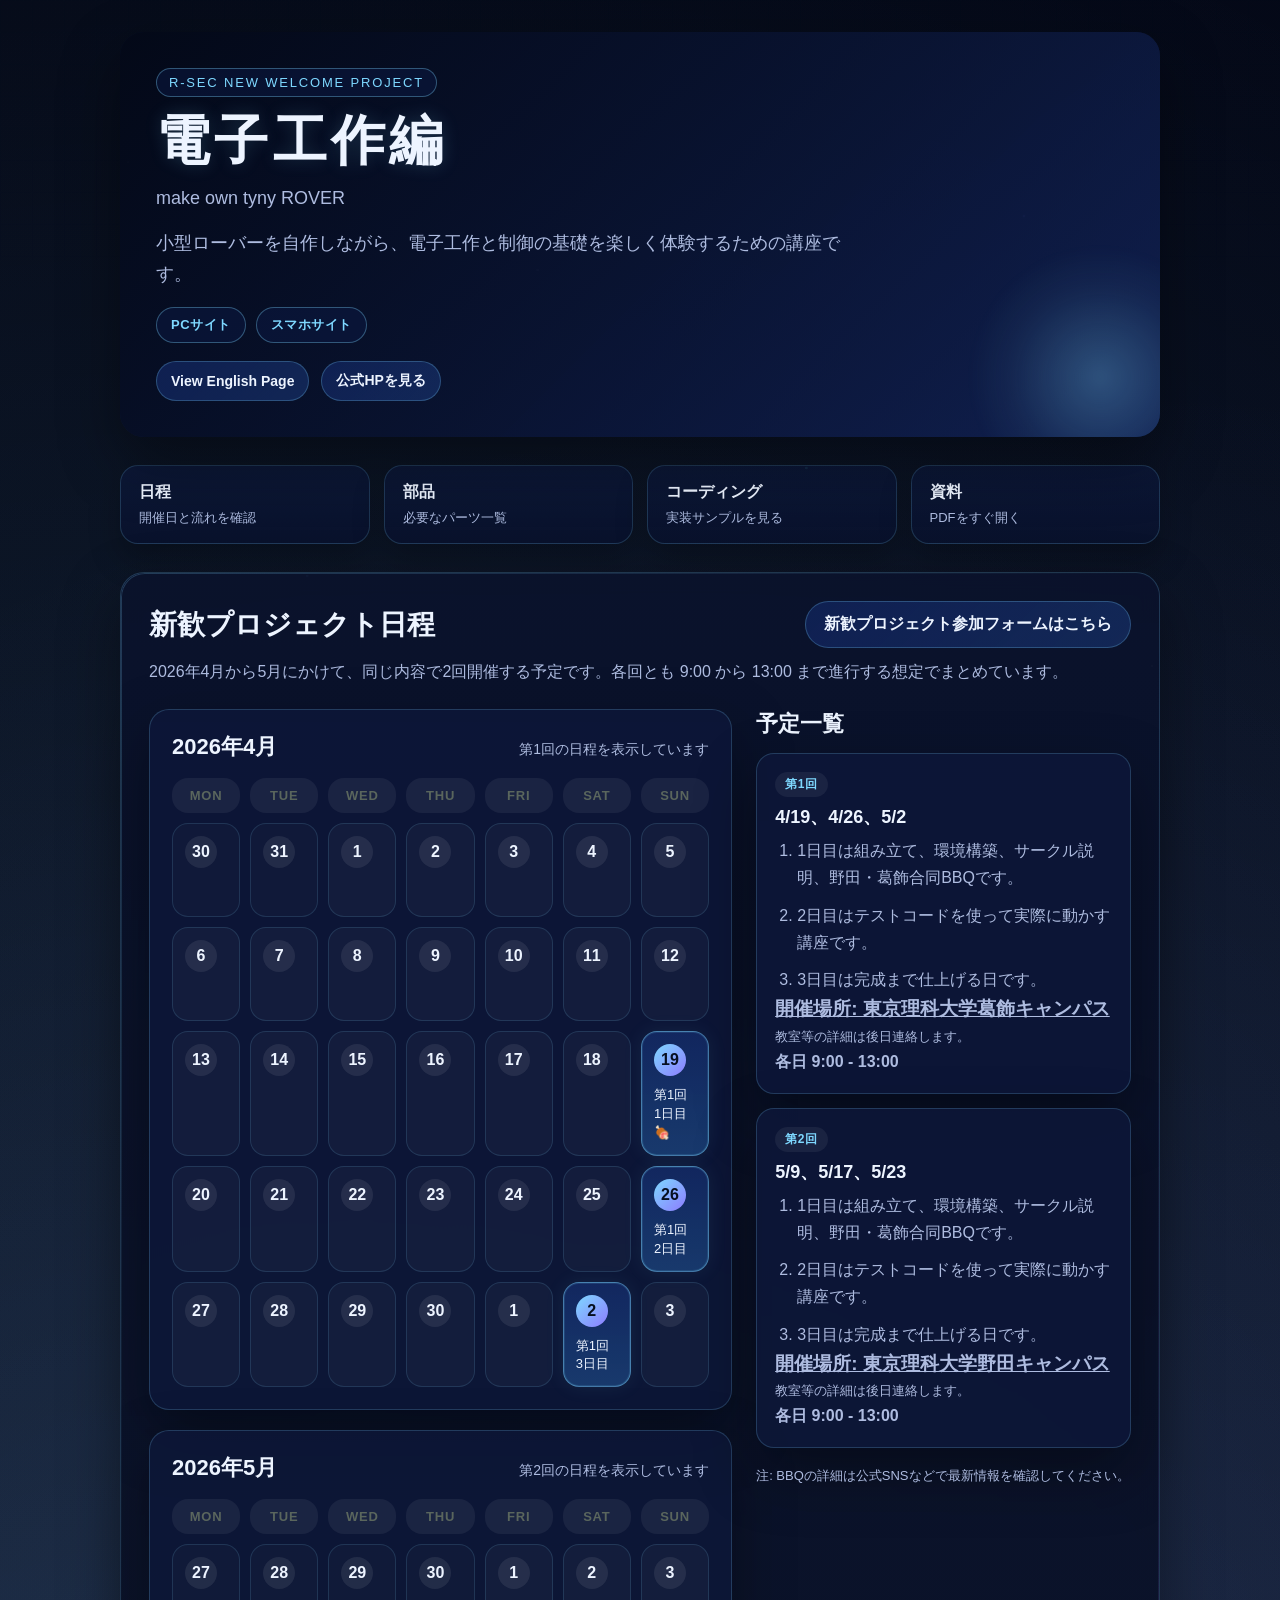
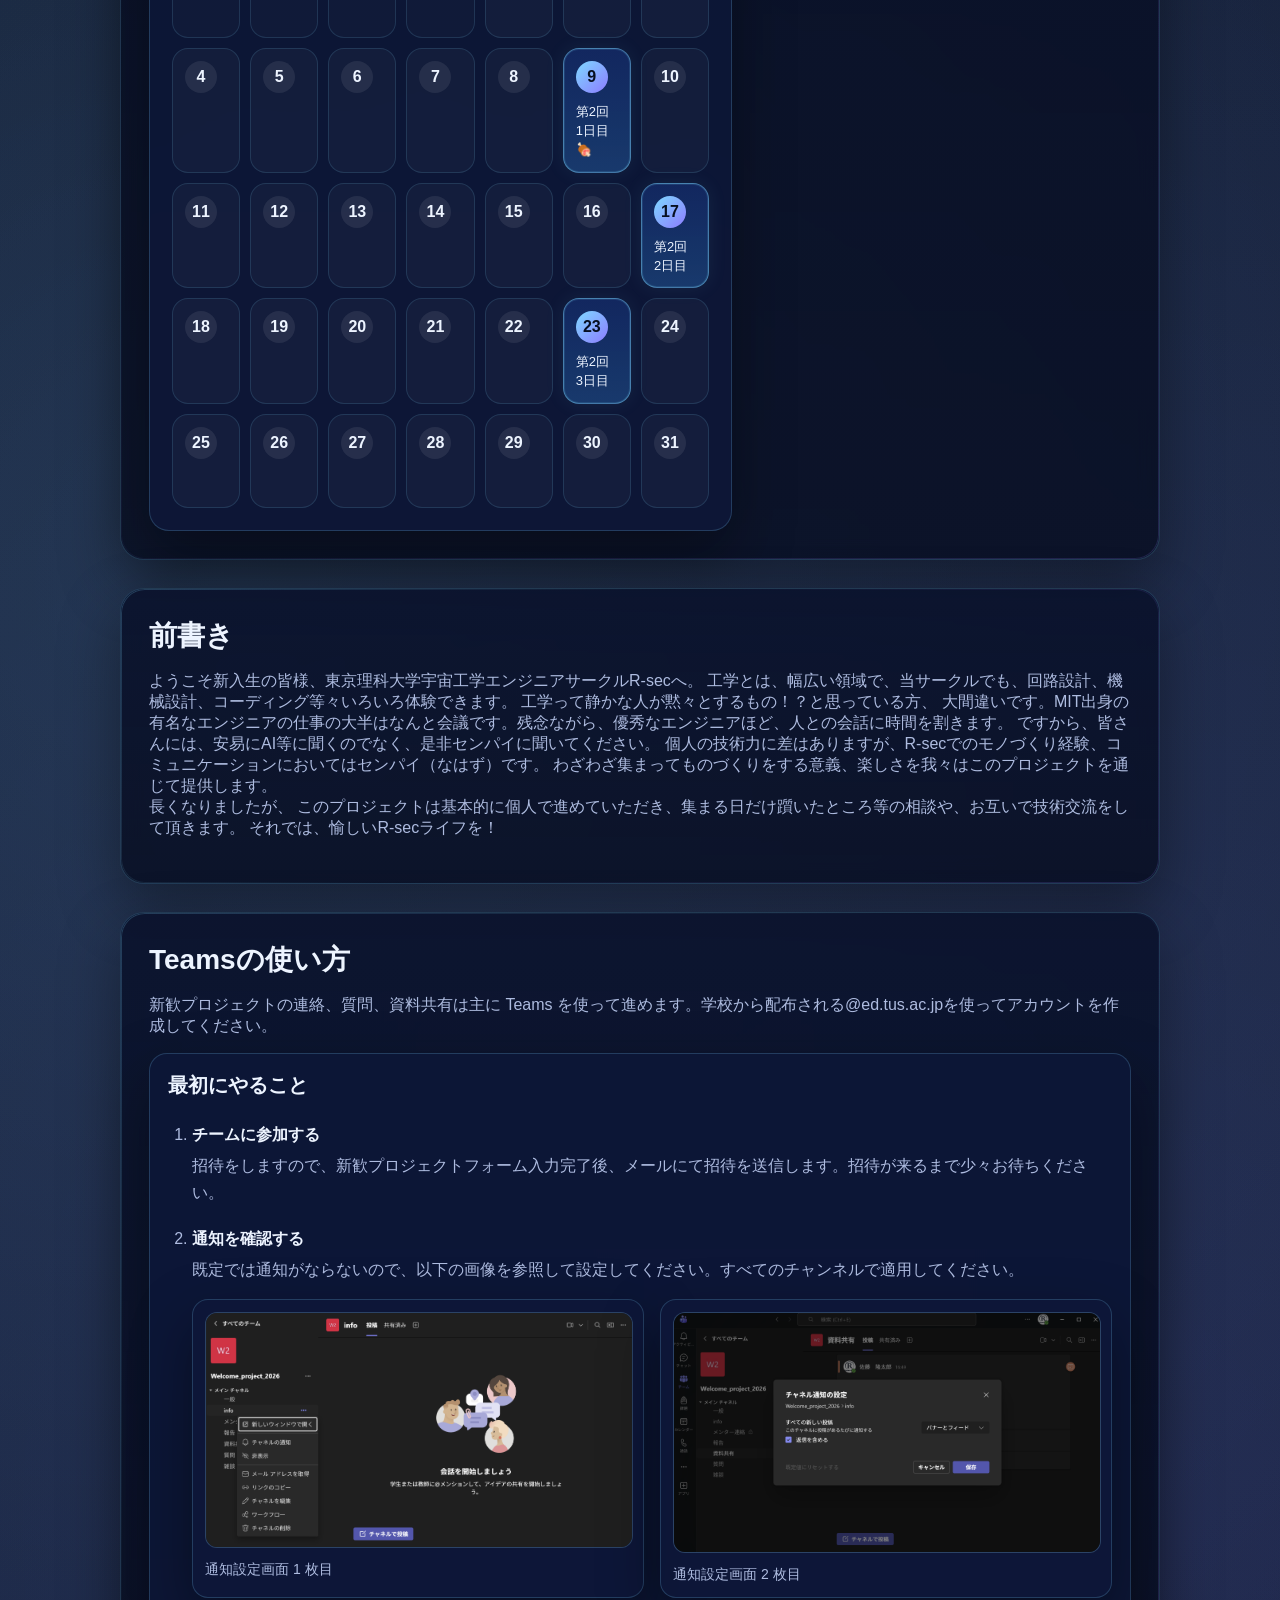
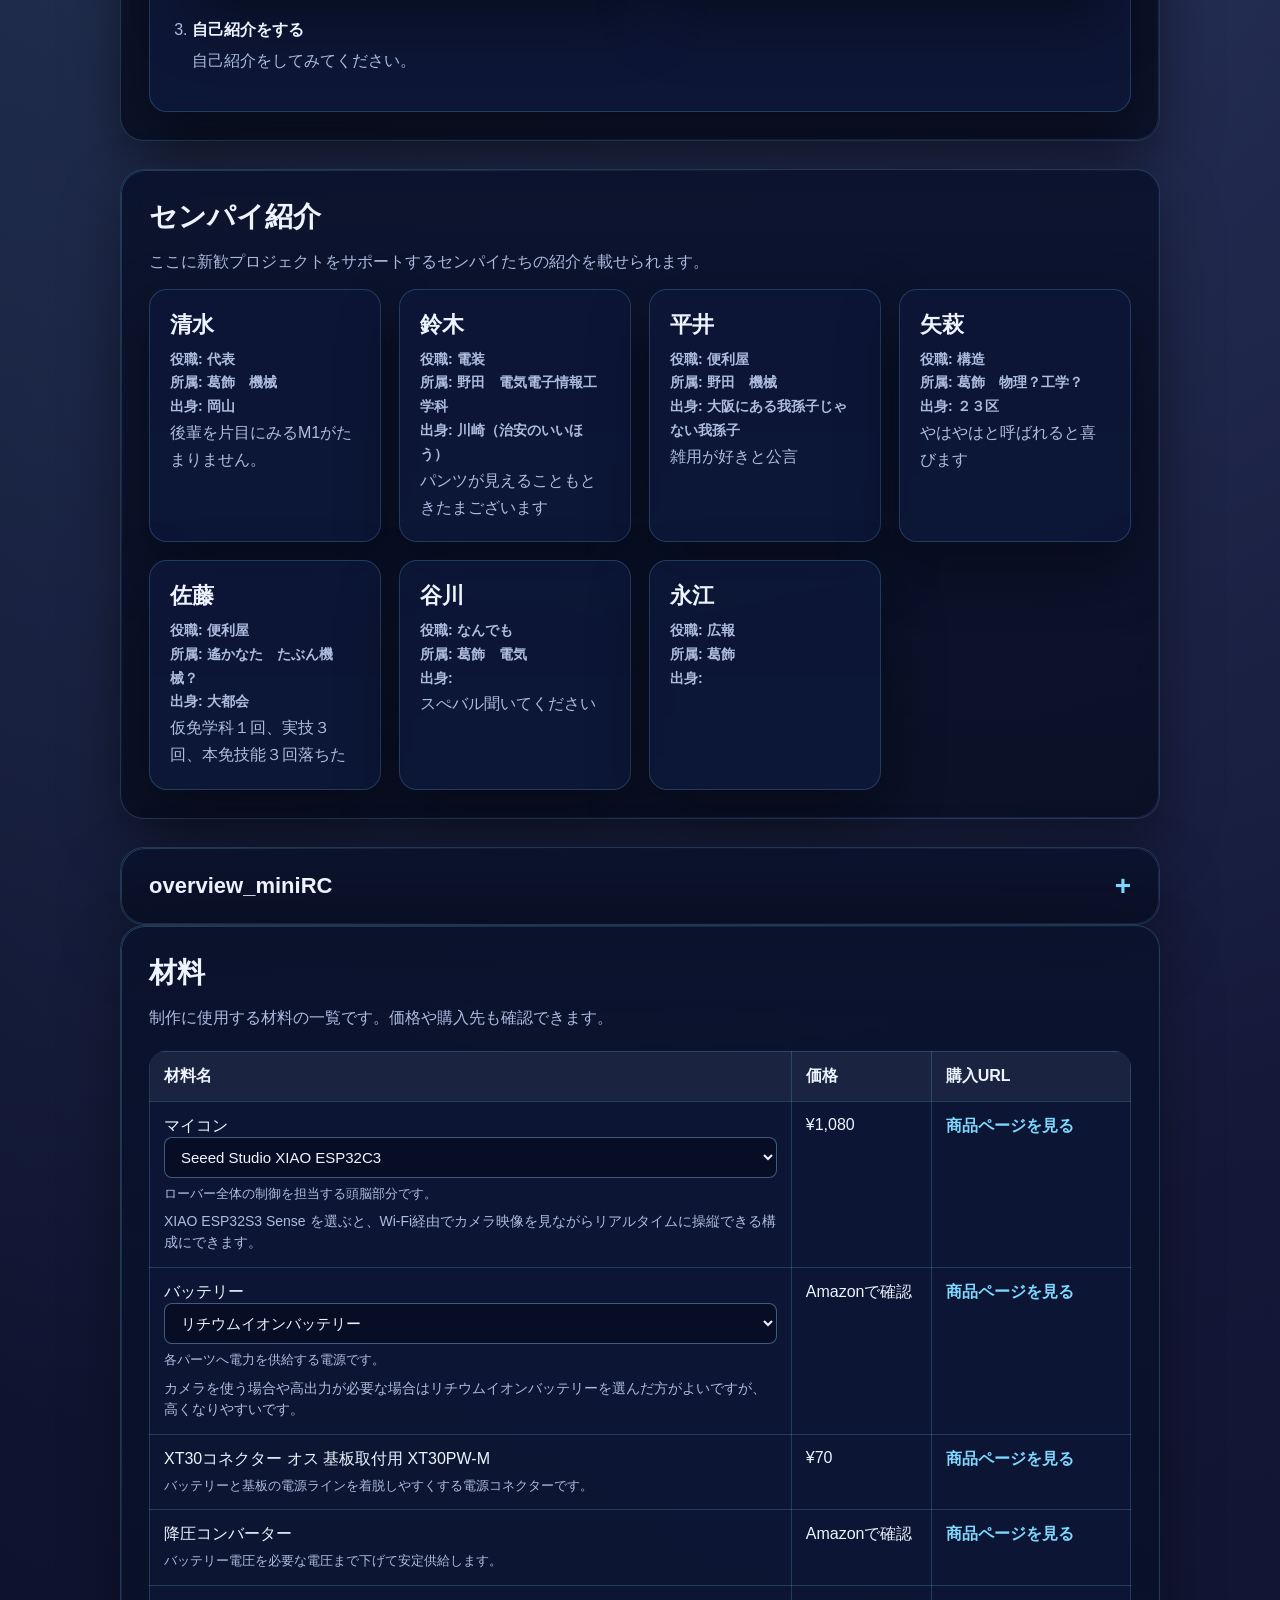
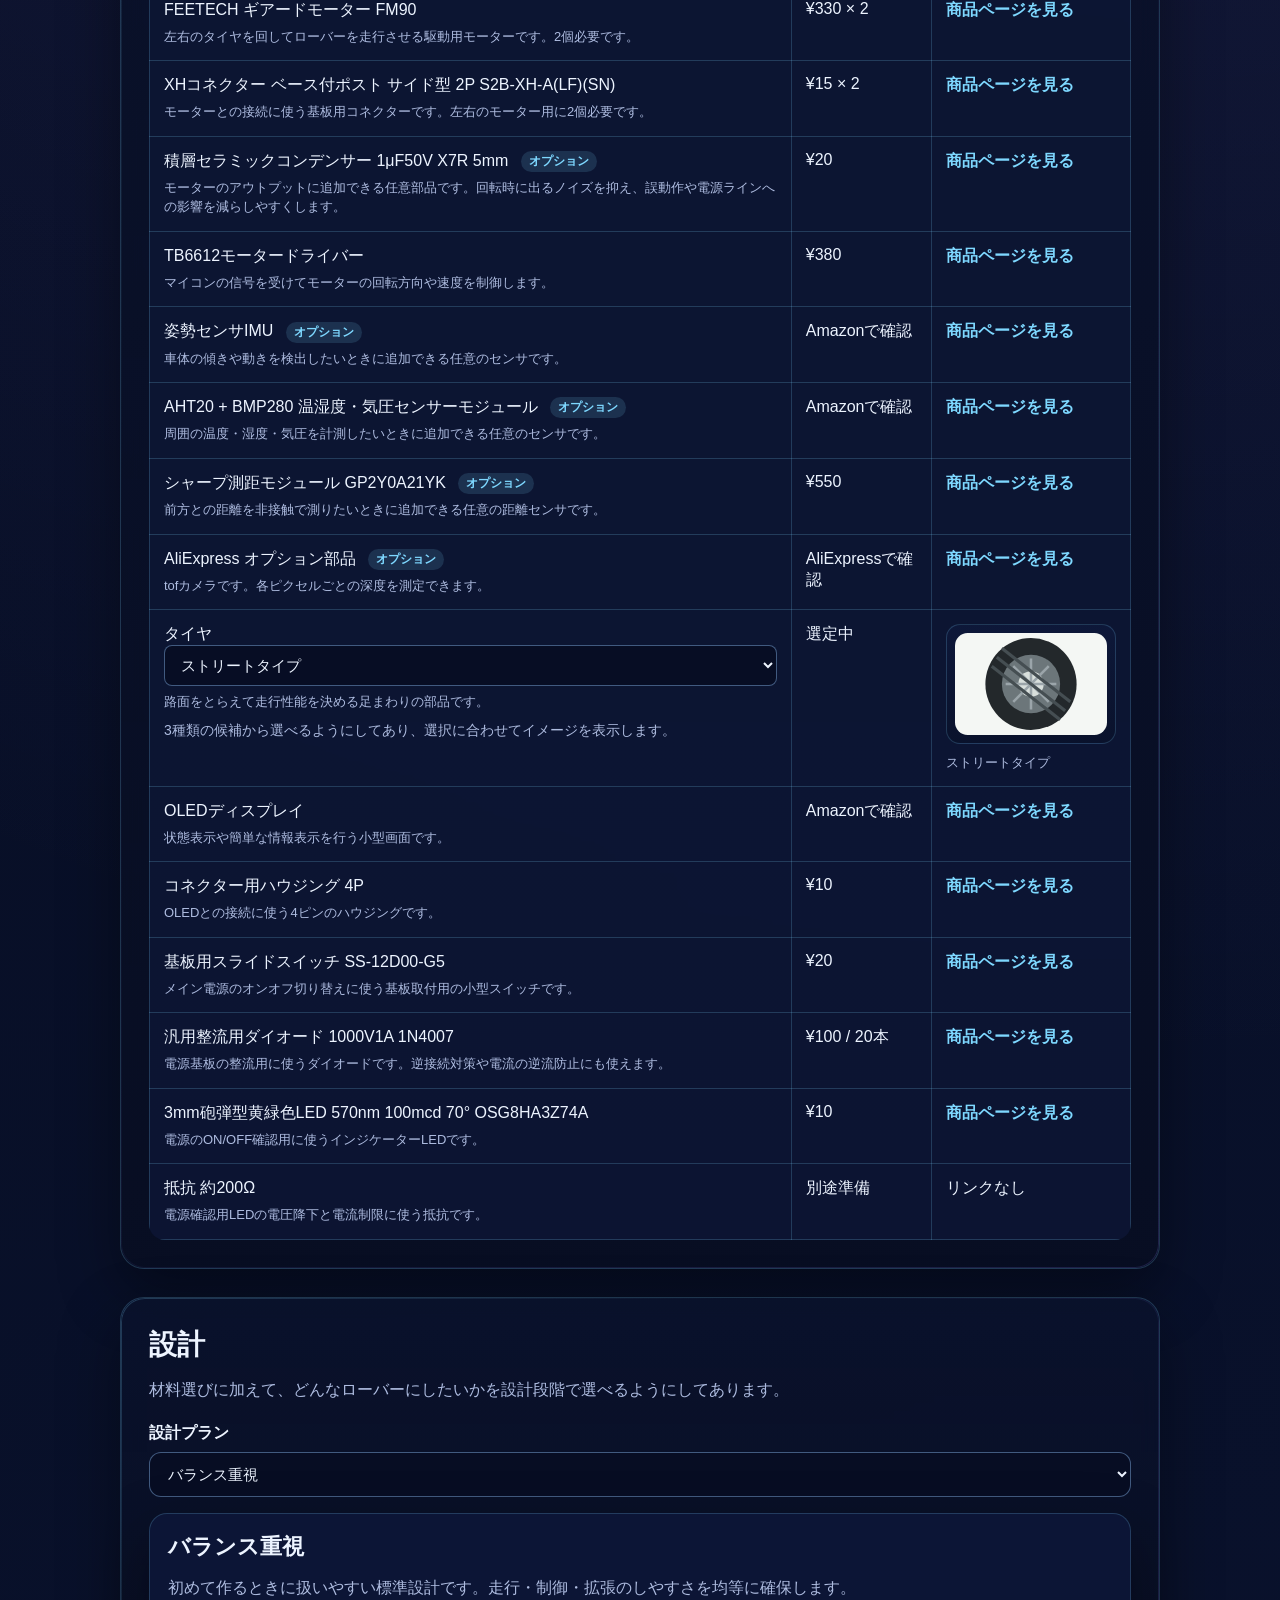
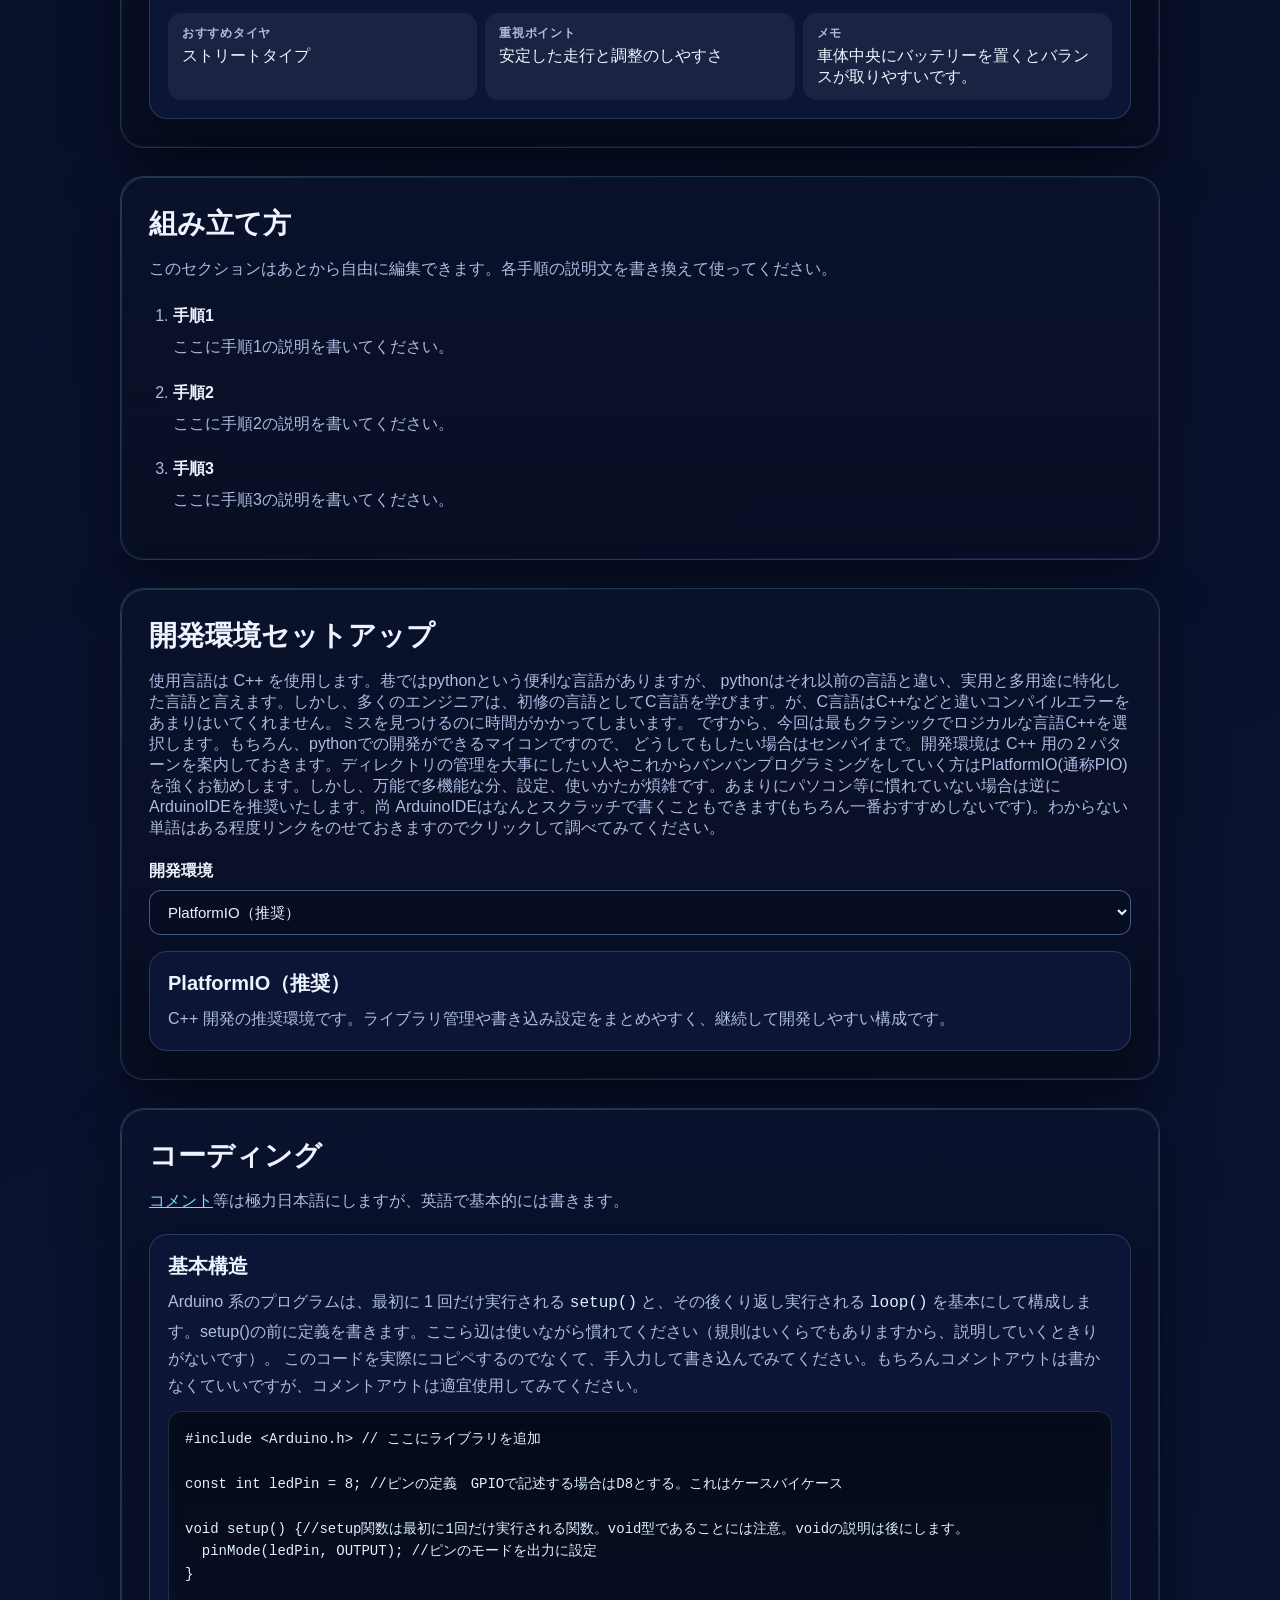
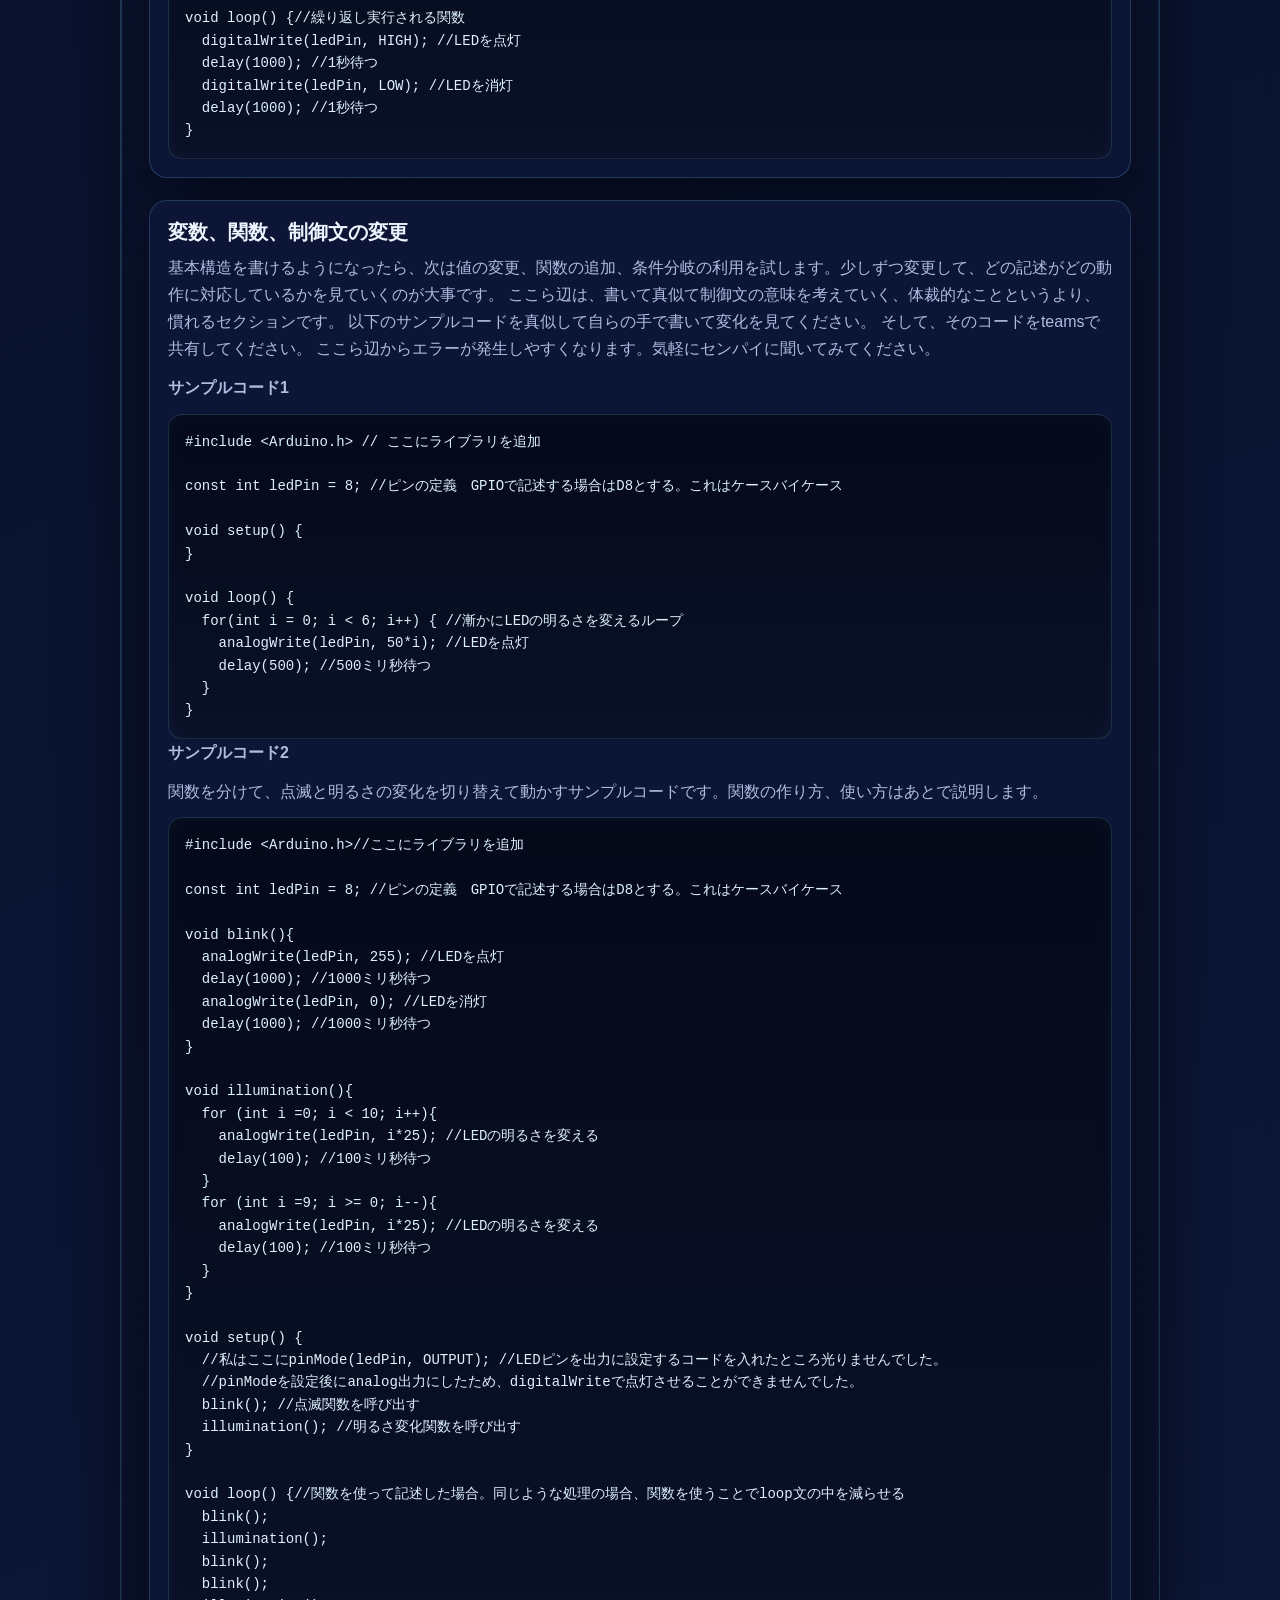
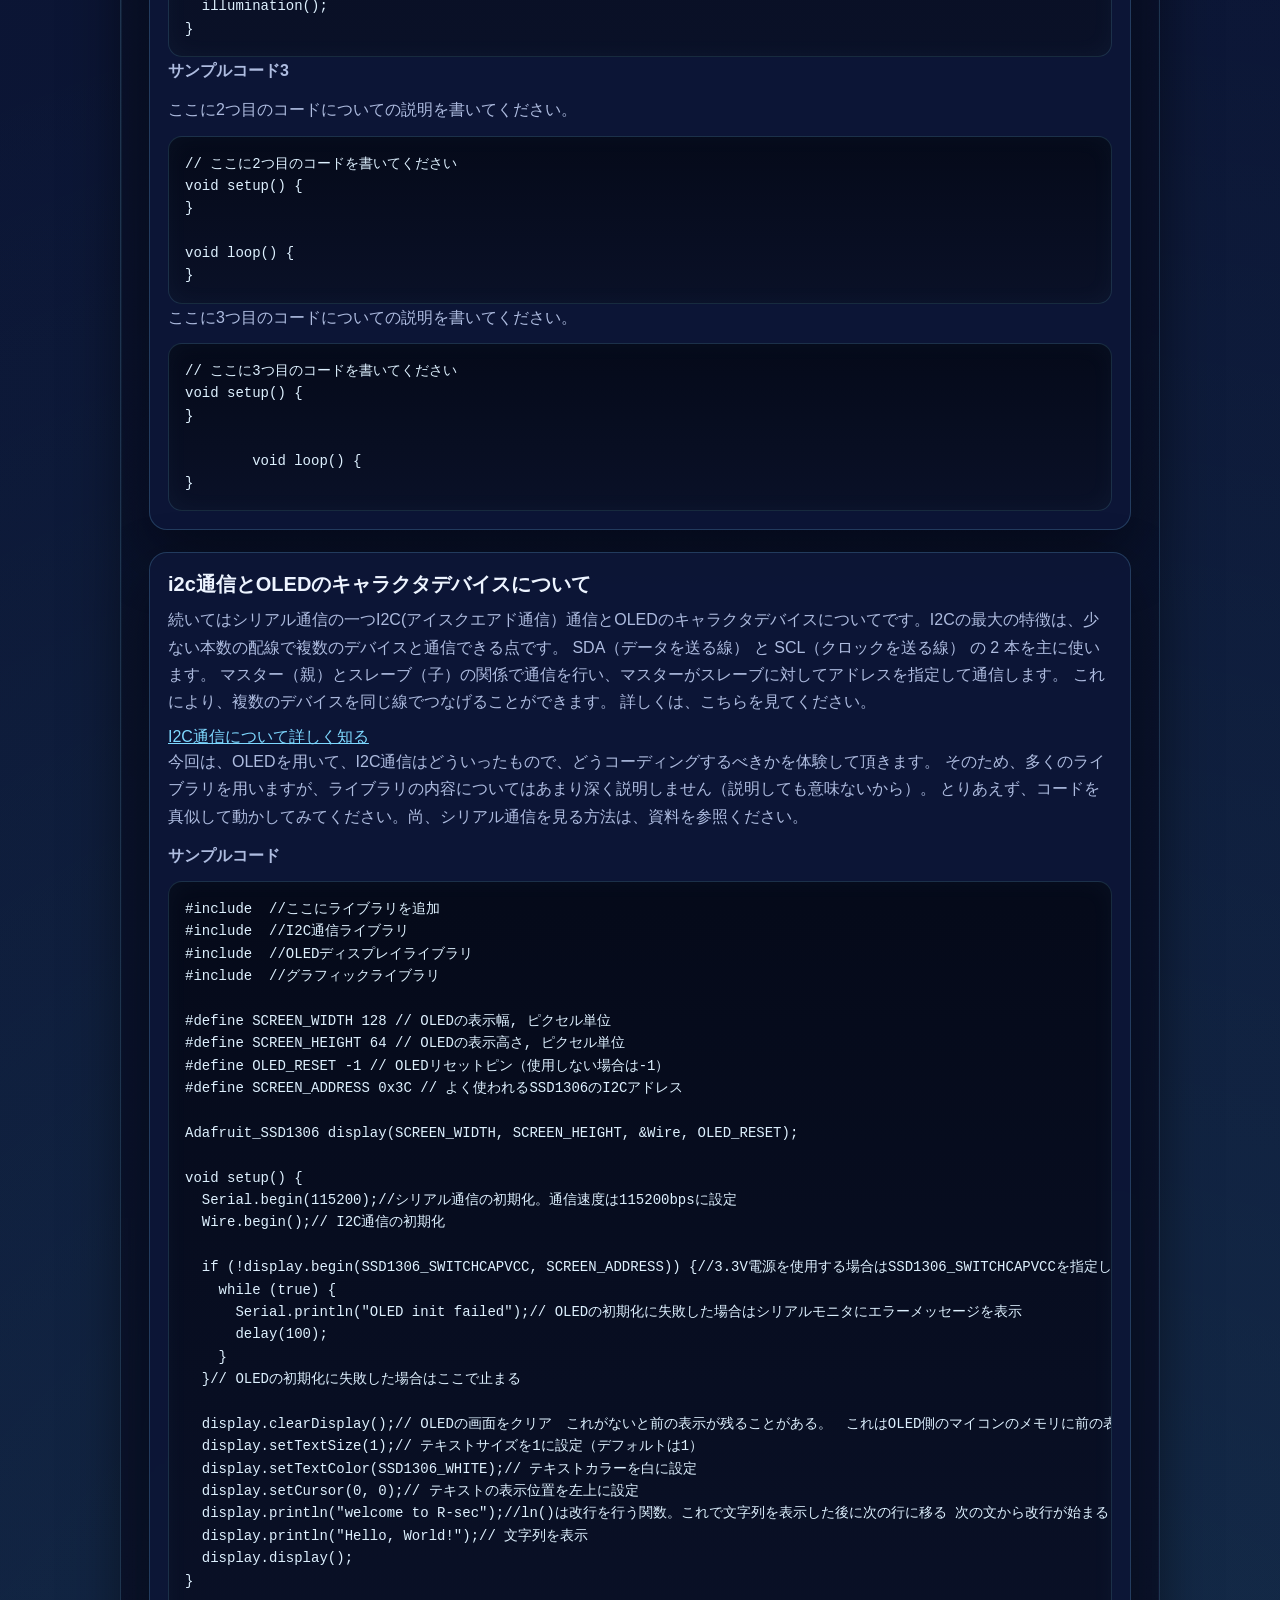
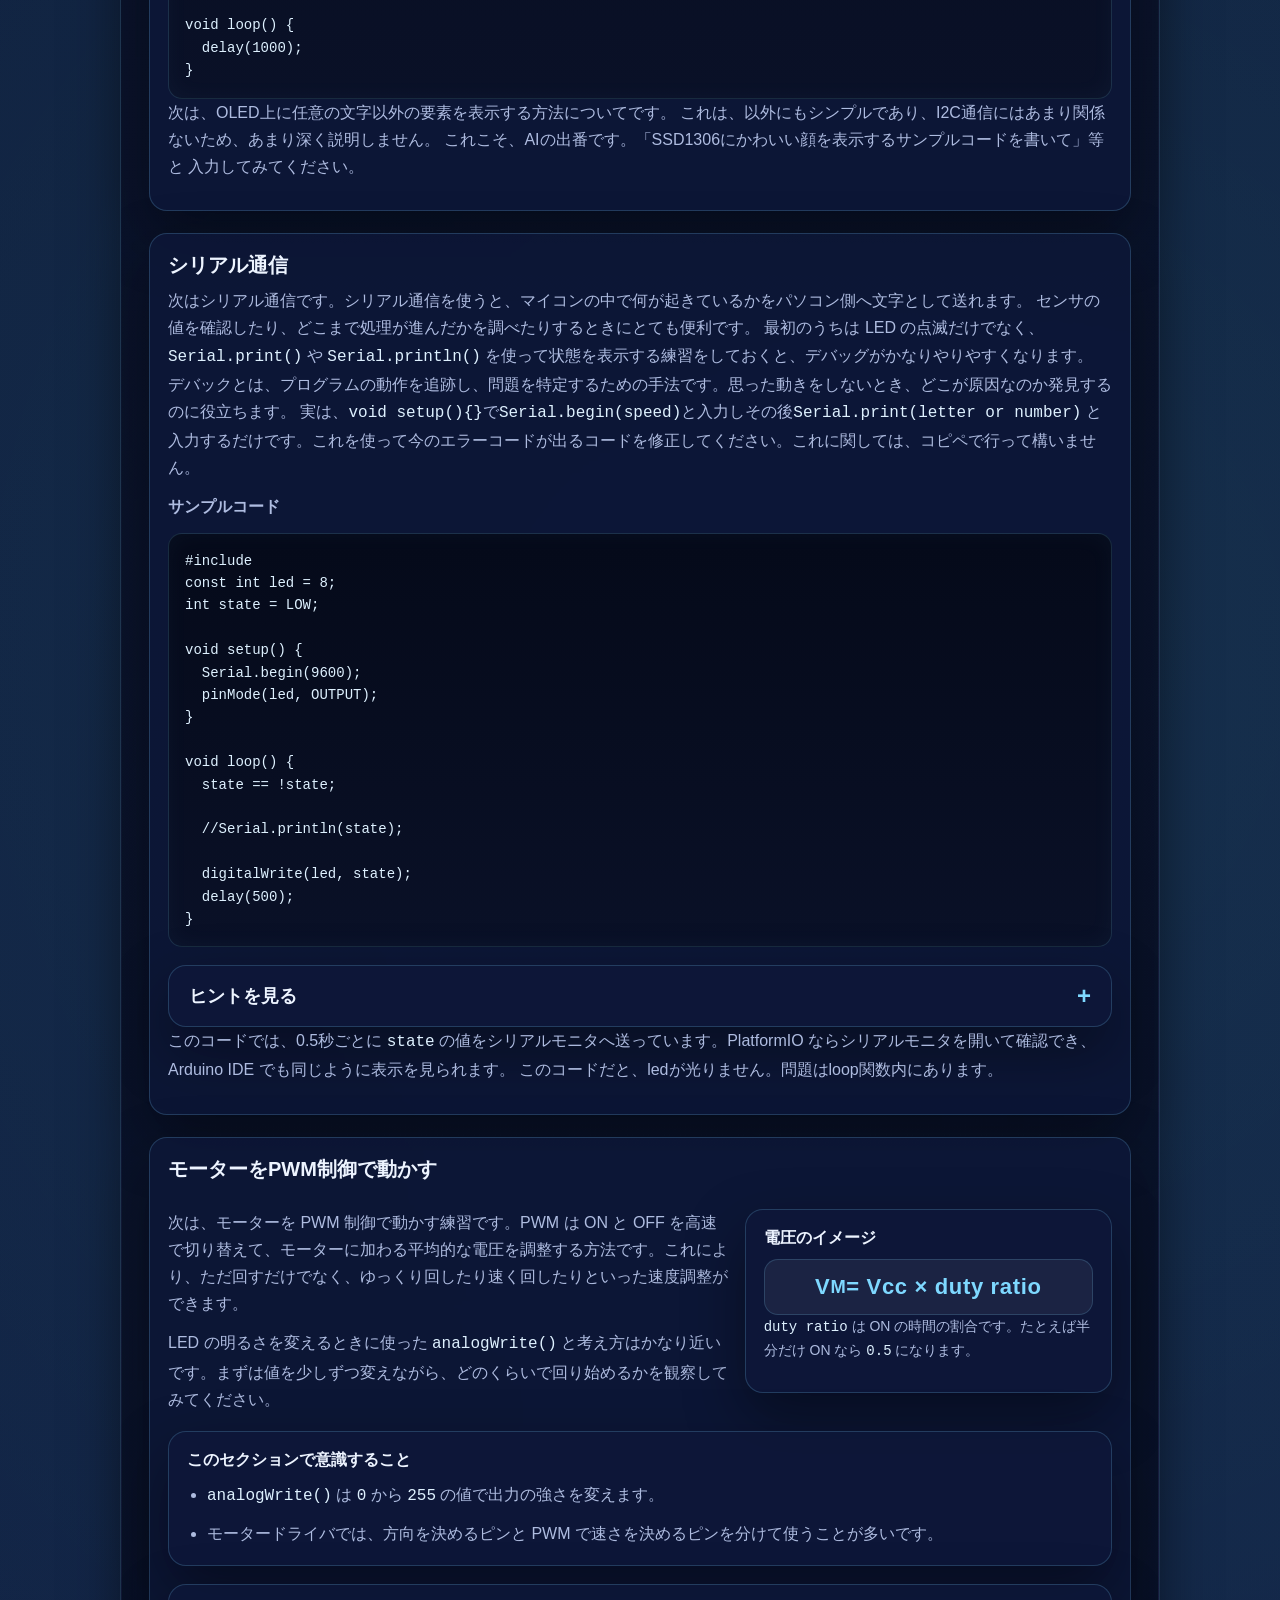
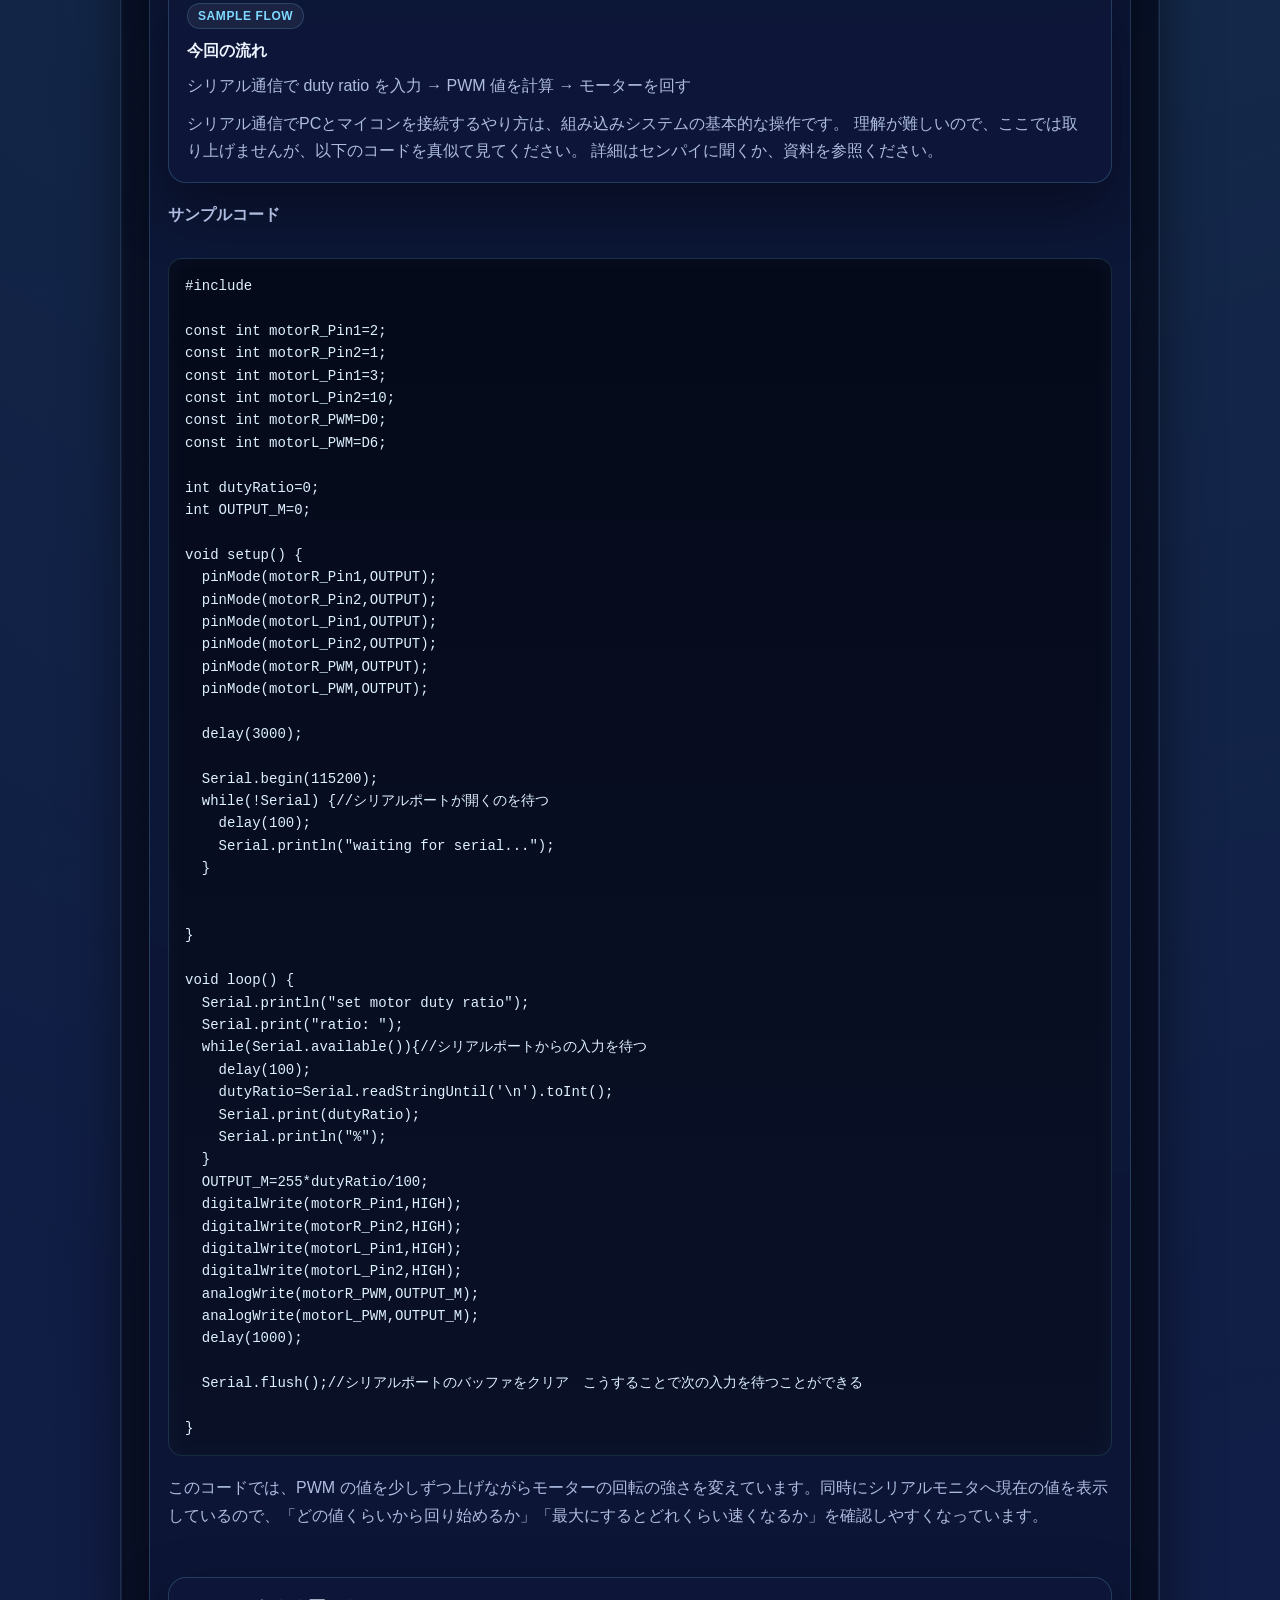
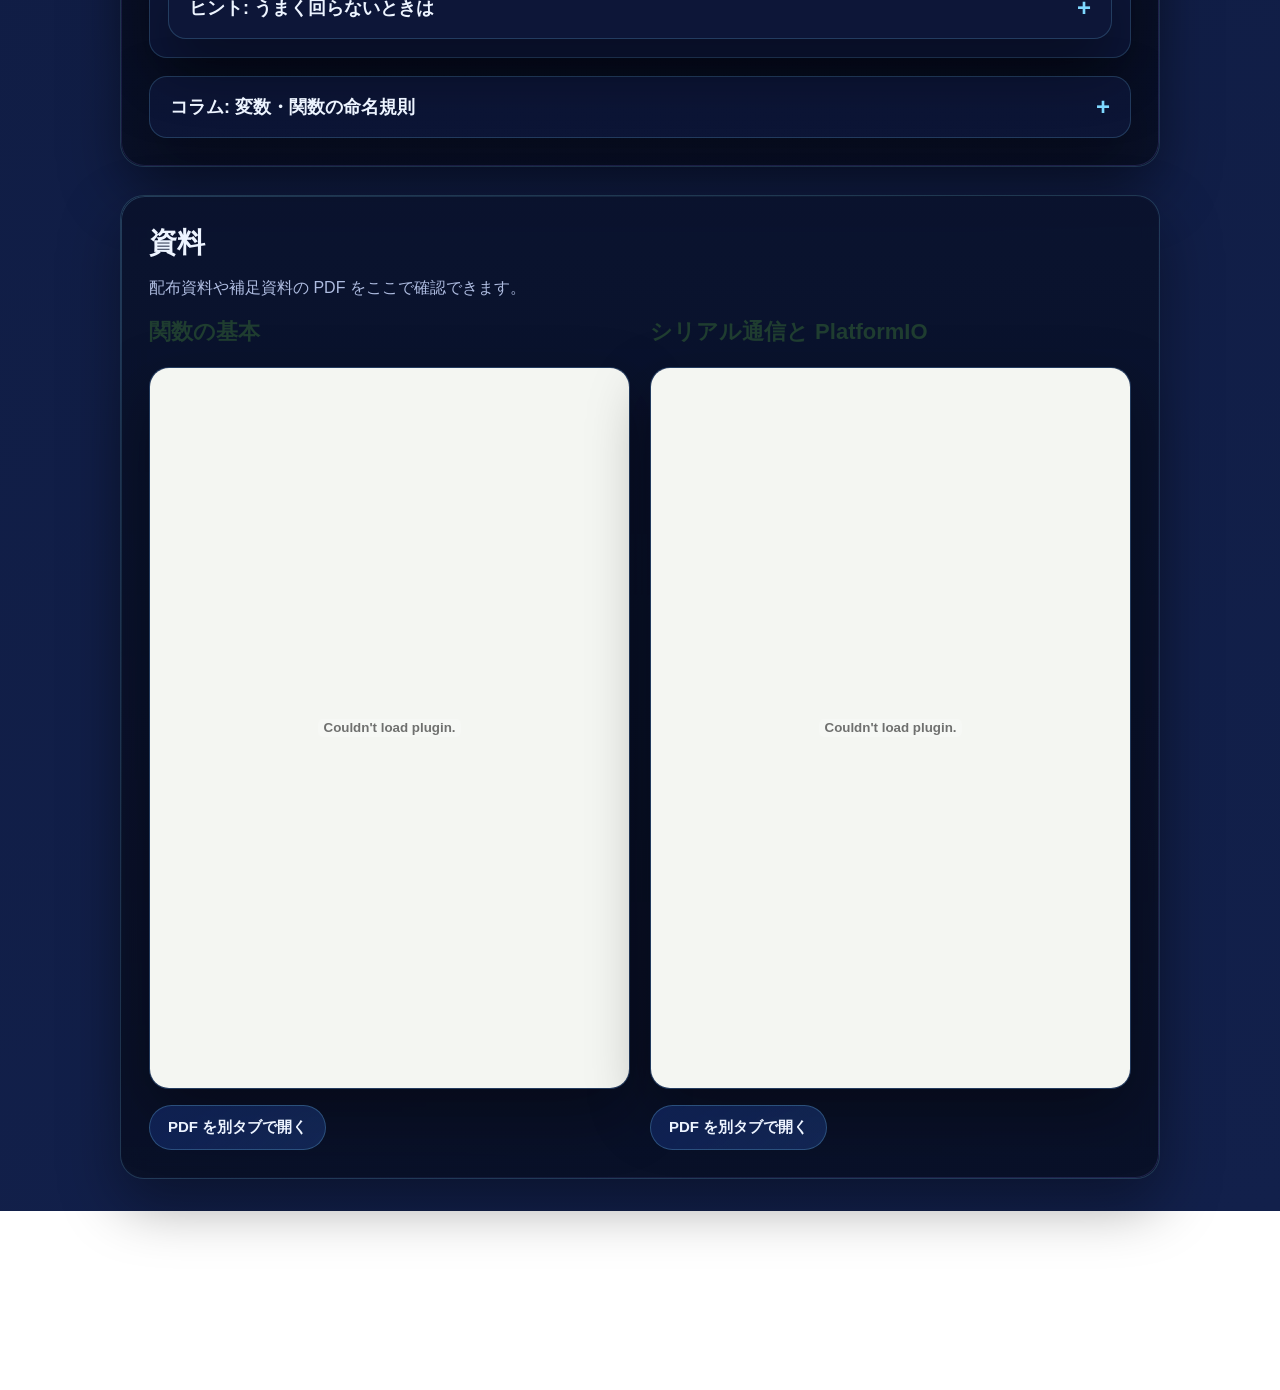
==== commit 798621e4: "Add files via upload" ====
--- a/index.html
+++ b/index.html
@@ -3,8 +3,15 @@
 <head>
   <meta charset="UTF-8">
   <meta name="viewport" content="width=device-width, initial-scale=1.0">
-  <title>材料一覧ページ</title>
+  <title>R-sec project</title>
+  <link rel="icon" href="r-sec_logo.jpg" type="image/jpeg">
+  <link rel="apple-touch-icon" href="r-sec_logo.jpg">
   <style>
+    :root {
+      --meat-cursor: url("data:image/svg+xml,%3Csvg xmlns='http://www.w3.org/2000/svg' width='32' height='32' viewBox='0 0 32 32'%3E%3Cpath d='M20.6 4.9c-2.8.1-5.2 1.2-7.5 3.4-1.4 1.4-2.3 2.9-2.8 4.5-.7.2-1.5.7-2.1 1.3-1.6 1.6-1.6 4.2 0 5.7.6.6 1.4 1 2.2 1.2.6 1.5 1.6 2.9 3 4.1 2.7 2.3 5.7 3.2 9 2.6 4-.7 7.2-4.2 7.7-8.2.6-4.8-1.8-9.5-6.1-12-1-.6-2.3-1-3.4-1-.1-.6-.6-1.2-1.1-1.6-.8-.5-1.9-.5-2.7 0-.6.4-1 .9-1.1 1.6.4-.1.8-.1 1.2-.1 1.4 0 2.7.2 3.7.5z' fill='%23c24b4c'/%3E%3Cpath d='M23.3 8.3c-2.1-1.2-4.8-1.7-7.2-1.2-2.4.5-4.7 1.9-6.1 4-1.3 1.9-1.7 4.4-1 6.6.7 2.2 2.4 4.3 4.8 5.7 2.3 1.3 5.2 1.9 7.8 1.3 3.2-.8 5.7-3.8 6.1-7.1.5-3.8-1.4-7.5-4.4-9.3z' fill='%23e26d63'/%3E%3Cellipse cx='17.5' cy='15.6' rx='6.1' ry='4.8' fill='%23f3aa91'/%3E%3Cpath d='M6.3 14.8c-.7 0-1.4.3-1.8.8-1 1-1 2.6 0 3.6.5.5 1.1.8 1.8.8h2.2v-5.2H6.3z' fill='%23f2eee7'/%3E%3Ccircle cx='4.7' cy='16.6' r='1.8' fill='%23fffaf3'/%3E%3C/svg%3E") 4 4;
+      --meat-cursor-pointer: url("data:image/svg+xml,%3Csvg xmlns='http://www.w3.org/2000/svg' width='32' height='32' viewBox='0 0 32 32'%3E%3Cpath d='M20.6 4.9c-2.8.1-5.2 1.2-7.5 3.4-1.4 1.4-2.3 2.9-2.8 4.5-.7.2-1.5.7-2.1 1.3-1.6 1.6-1.6 4.2 0 5.7.6.6 1.4 1 2.2 1.2.6 1.5 1.6 2.9 3 4.1 2.7 2.3 5.7 3.2 9 2.6 4-.7 7.2-4.2 7.7-8.2.6-4.8-1.8-9.5-6.1-12-1-.6-2.3-1-3.4-1-.1-.6-.6-1.2-1.1-1.6-.8-.5-1.9-.5-2.7 0-.6.4-1 .9-1.1 1.6.4-.1.8-.1 1.2-.1 1.4 0 2.7.2 3.7.5z' fill='%23c24b4c'/%3E%3Cpath d='M23.3 8.3c-2.1-1.2-4.8-1.7-7.2-1.2-2.4.5-4.7 1.9-6.1 4-1.3 1.9-1.7 4.4-1 6.6.7 2.2 2.4 4.3 4.8 5.7 2.3 1.3 5.2 1.9 7.8 1.3 3.2-.8 5.7-3.8 6.1-7.1.5-3.8-1.4-7.5-4.4-9.3z' fill='%23e26d63'/%3E%3Cellipse cx='17.5' cy='15.6' rx='6.1' ry='4.8' fill='%23f3aa91'/%3E%3Cpath d='M6.3 14.8c-.7 0-1.4.3-1.8.8-1 1-1 2.6 0 3.6.5.5 1.1.8 1.8.8h2.2v-5.2H6.3z' fill='%23f2eee7'/%3E%3Ccircle cx='4.7' cy='16.6' r='1.8' fill='%23fffaf3'/%3E%3C/svg%3E") 4 4;
+    }
+
     body {
       margin: 0;
       padding: 32px;
@@ -14,11 +21,28 @@
         linear-gradient(135deg, #f4efe6 0%, #dfe8df 100%);
       color: #243028;
       min-height: 100vh;
+      cursor: var(--meat-cursor), auto;
+    }
+
+    a,
+    button,
+    summary,
+    select,
+    label {
+      cursor: var(--meat-cursor-pointer), pointer;
     }
 
     .page-shell {
       max-width: 1040px;
       margin: 0 auto;
+    }
+
+    .desktop-only {
+      display: block;
+    }
+
+    .mobile-only {
+      display: none;
     }
 
     .hero {
@@ -36,10 +60,9 @@
       content: "";
       position: absolute;
       inset: 0;
-      background:
-        linear-gradient(135deg, rgba(17, 29, 24, 0.82), rgba(33, 62, 50, 0.58)),
-        url("minirover.jpg") center center / cover no-repeat;
+      background: linear-gradient(135deg, rgba(17, 29, 24, 0.82), rgba(33, 62, 50, 0.58));
       transform: scale(1.03);
+      z-index: 0;
     }
 
     .hero::after {
@@ -50,11 +73,22 @@
       height: 220px;
       border-radius: 50%;
       background: rgba(248, 217, 160, 0.18);
+      z-index: 1;
     }
 
     .hero > * {
       position: relative;
-      z-index: 1;
+      z-index: 2;
+    }
+
+    .hero-video {
+      position: absolute;
+      inset: 0;
+      width: 100%;
+      height: 100%;
+      object-fit: cover;
+      transform: scale(1.03);
+      z-index: 0;
     }
 
     .hero-kicker {
@@ -112,6 +146,53 @@
       font-size: 18px;
       line-height: 1.7;
       color: rgba(247, 244, 238, 0.88);
+    }
+
+    .hero-device-row {
+      display: flex;
+      flex-wrap: wrap;
+      gap: 10px;
+      margin-top: 18px;
+    }
+
+    .hero-device-chip {
+      display: inline-flex;
+      align-items: center;
+      padding: 8px 14px;
+      border-radius: 999px;
+      border: 1px solid rgba(255, 255, 255, 0.22);
+      background: rgba(255, 255, 255, 0.08);
+      color: #f7f4ee;
+      font-size: 13px;
+      font-weight: 700;
+      letter-spacing: 0.04em;
+    }
+
+    .quick-nav {
+      display: grid;
+      grid-template-columns: repeat(4, minmax(0, 1fr));
+      gap: 14px;
+      margin-bottom: 28px;
+    }
+
+    .quick-nav a {
+      display: block;
+      padding: 16px 18px;
+      border-radius: 18px;
+      border: 1px solid rgba(36, 48, 40, 0.08);
+      background: rgba(249, 249, 246, 0.82);
+      color: #243028;
+      text-decoration: none;
+      font-weight: 700;
+      box-shadow: 0 14px 28px rgba(36, 48, 40, 0.08);
+    }
+
+    .quick-nav a span {
+      display: block;
+      margin-top: 6px;
+      font-size: 13px;
+      font-weight: 500;
+      color: #5a665d;
     }
 
     .hero-typing-overlay {
@@ -211,7 +292,7 @@
       justify-content: space-between;
       gap: 12px;
       padding: 24px 28px;
-      cursor: pointer;
+      cursor: var(--meat-cursor-pointer), pointer;
       list-style: none;
       font-size: 22px;
       font-weight: 700;
@@ -639,6 +720,92 @@
       font-family: Consolas, "Courier New", monospace;
     }
 
+    .motor-control-block {
+      display: grid;
+      gap: 18px;
+    }
+
+    .motor-intro {
+      display: grid;
+      gap: 16px;
+      grid-template-columns: minmax(0, 1.45fr) minmax(240px, 0.95fr);
+      align-items: start;
+    }
+
+    .motor-intro-copy p:last-child,
+    .motor-flow p:last-child,
+    .motor-points li:last-child {
+      margin-bottom: 0;
+    }
+
+    .motor-summary-card,
+    .motor-formula-card,
+    .motor-flow {
+      padding: 18px;
+      border: 1px solid #d7ddd7;
+      border-radius: 18px;
+      background: rgba(255, 255, 255, 0.72);
+    }
+
+    .motor-summary-card h4,
+    .motor-formula-card h4,
+    .motor-flow h4 {
+      margin: 0 0 10px;
+      font-size: 16px;
+      color: #1f3d30;
+    }
+
+    .motor-summary-card p,
+    .motor-formula-card p,
+    .motor-flow p {
+      margin: 0 0 10px;
+      line-height: 1.7;
+    }
+
+    .motor-points {
+      margin: 0;
+      padding-left: 20px;
+    }
+
+    .motor-points li {
+      margin-bottom: 10px;
+      line-height: 1.7;
+    }
+
+    .motor-formula {
+      display: inline-flex;
+      align-items: center;
+      justify-content: center;
+      width: 100%;
+      padding: 14px 16px;
+      box-sizing: border-box;
+      border-radius: 14px;
+      background: #edf3ee;
+      color: #1c6a52;
+      font-size: 22px;
+      font-weight: 700;
+      letter-spacing: 0.03em;
+    }
+
+    .motor-formula-note {
+      font-size: 14px;
+      color: #5a665d;
+    }
+
+    .motor-callout {
+      display: inline-flex;
+      align-items: center;
+      margin-bottom: 12px;
+      padding: 5px 10px;
+      border-radius: 999px;
+      background: #edf3ee;
+      color: #1c6a52;
+      font-size: 12px;
+      font-weight: 700;
+      letter-spacing: 0.05em;
+      text-transform: uppercase;
+    }
+
     .coding-column {
       margin-top: 18px;
       border: 1px solid #d7ddd7;
@@ -653,7 +820,7 @@
       justify-content: space-between;
       gap: 12px;
       padding: 18px 20px;
-      cursor: pointer;
+      cursor: var(--meat-cursor-pointer), pointer;
       list-style: none;
       font-size: 18px;
       font-weight: 700;
@@ -713,6 +880,19 @@
       border-radius: 20px;
       background: rgba(255, 255, 255, 0.86);
       overflow: hidden;
+    }
+
+    .document-grid {
+      display: grid;
+      grid-template-columns: repeat(2, minmax(0, 1fr));
+      gap: 20px;
+      margin-top: 18px;
+    }
+
+    .document-card h3 {
+      margin: 0 0 12px;
+      font-size: 22px;
+      color: #1f3d30;
     }
 
     .document-frame embed {
@@ -737,6 +917,38 @@
       background: rgba(255, 255, 255, 0.82);
     }
 
+    .mobile-dock {
+      position: fixed;
+      left: 14px;
+      right: 14px;
+      bottom: 14px;
+      display: none;
+      grid-template-columns: repeat(4, minmax(0, 1fr));
+      gap: 8px;
+      padding: 10px;
+      border-radius: 20px;
+      border: 1px solid rgba(255, 255, 255, 0.14);
+      background: rgba(7, 14, 32, 0.9);
+      backdrop-filter: blur(12px);
+      box-shadow: 0 18px 40px rgba(0, 0, 0, 0.34);
+      z-index: 15;
+    }
+
+    .mobile-dock a {
+      display: grid;
+      place-items: center;
+      min-height: 48px;
+      padding: 8px 6px;
+      border-radius: 14px;
+      text-align: center;
+      color: #dff4ff;
+      text-decoration: none;
+      font-size: 12px;
+      font-weight: 700;
+      line-height: 1.25;
+      background: rgba(255, 255, 255, 0.05);
+    }
+
     .teams-image-grid {
       display: grid;
       grid-template-columns: repeat(2, minmax(0, 1fr));
@@ -874,19 +1086,49 @@
 
     @media (max-width: 720px) {
       body {
-        padding: 18px;
+        padding: 16px 16px 92px;
+      }
+
+      .desktop-only {
+        display: none;
+      }
+
+      .mobile-only {
+        display: block;
       }
 
       .hero,
       #materials,
       .content-card {
-        padding: 22px;
+        padding: 20px;
+        border-radius: 20px;
       }
 
       .hero p {
         font-size: 16px;
       }
 
+      .hero-link-row,
+      .hero-device-row {
+        gap: 10px;
+      }
+
+      .hero-link-row .language-link,
+      .section-link,
+      .document-link {
+        width: 100%;
+        justify-content: center;
+        box-sizing: border-box;
+      }
+
+      .section-heading {
+        align-items: stretch;
+      }
+
+      .section-heading h2 {
+        width: 100%;
+      }
+
       .schedule-layout {
         grid-template-columns: 1fr;
       }
@@ -895,12 +1137,20 @@
         gap: 8px;
       }
 
+      .motor-intro {
+        grid-template-columns: 1fr;
+      }
+
       .teams-image-grid {
         grid-template-columns: 1fr;
       }
 
+      .document-grid {
+        grid-template-columns: 1fr;
+      }
+
       .document-frame embed {
-        height: 520px;
+        height: 420px;
       }
 
       .calendar-day {
@@ -939,6 +1189,10 @@
 
       #materials td:last-child {
         border-bottom: none;
+      }
+
+      .mobile-dock {
+        display: grid;
       }
     }
 
@@ -1006,6 +1260,9 @@
     .schedule-card,
     .mentor-card,
     .design-preview,
+    .motor-summary-card,
+    .motor-formula-card,
+    .motor-flow,
     .coding-block,
     .coding-column,
     .setup-panel,
@@ -1044,9 +1301,7 @@
     }
 
     .hero::before {
-      background:
-        linear-gradient(135deg, rgba(3, 8, 22, 0.92), rgba(17, 34, 86, 0.52)),
-        url("minirover.jpg") center center / cover no-repeat;
+      background: linear-gradient(135deg, rgba(3, 8, 22, 0.92), rgba(17, 34, 86, 0.52));
     }
 
     .hero::after {
@@ -1055,6 +1310,24 @@
       height: 260px;
       background: radial-gradient(circle, rgba(126, 216, 255, 0.28) 0%, rgba(126, 216, 255, 0.06) 48%, transparent 72%);
       filter: blur(4px);
+    }
+
+    .quick-nav a,
+    .mobile-dock a {
+      border-color: rgba(126, 216, 255, 0.18);
+      background: linear-gradient(180deg, rgba(12, 24, 58, 0.88), rgba(9, 18, 44, 0.92));
+      color: var(--space-text);
+      box-shadow: 0 16px 32px rgba(0, 0, 0, 0.24);
+    }
+
+    .quick-nav a span {
+      color: var(--space-soft);
+    }
+
+    .hero-device-chip {
+      border-color: rgba(126, 216, 255, 0.34);
+      background: rgba(13, 26, 68, 0.52);
+      color: var(--space-accent);
     }
 
     .hero-kicker {
@@ -1117,6 +1390,9 @@
     .mentor-card h3,
     .design-preview h3,
     .coding-block h3,
+    .motor-summary-card h4,
+    .motor-formula-card h4,
+    .motor-flow h4,
     .setup-panel h3,
     .design-selector label,
     .form-row label,
@@ -1139,6 +1415,8 @@
     .schedule-date,
     .design-meta-item,
     .calendar-weekday,
+    .motor-formula,
+    .motor-callout,
     #materials th {
       background: rgba(255, 255, 255, 0.06);
     }
@@ -1147,6 +1425,9 @@
     .schedule-card,
     .mentor-card,
     .design-preview,
+    .motor-summary-card,
+    .motor-formula-card,
+    .motor-flow,
     .coding-block,
     .coding-column,
     .setup-panel,
@@ -1199,8 +1480,19 @@
     .design-meta-label,
     .mentor-affiliation,
     .mentor-origin,
+    .motor-formula-note,
     .teams-image-card figcaption {
       color: var(--space-soft);
+    }
+
+    .motor-formula {
+      border: 1px solid rgba(126, 216, 255, 0.18);
+      color: var(--space-accent);
+    }
+
+    .motor-callout {
+      border: 1px solid rgba(126, 216, 255, 0.18);
+      color: var(--space-accent);
     }
 
     .coding-block pre {
@@ -1291,15 +1583,29 @@
   </div>
   <div class="page-shell">
     <header class="hero">
+      <video class="hero-video" autoplay muted loop playsinline aria-hidden="true">
+        <source src="pv圧縮.mp4" type="video/mp4">
+      </video>
       <span class="hero-kicker">R-sec  new welcome Project</span>
       <h1>電子工作編</h1>
       <p>make own tyny ROVER</p>
       <p>小型ローバーを自作しながら、電子工作と制御の基礎を楽しく体験するための講座です。</p>
+      <div class="hero-device-row">
+        <span class="hero-device-chip desktop-only">PCサイト</span>
+        <span class="hero-device-chip mobile-only">スマホサイト</span>
+      </div>
       <div class="hero-link-row">
         <a class="language-link" href="index_en.html">View English Page</a>
         <a class="language-link" href="https://masmaro.github.io/rsec/" target="_blank" rel="noopener noreferrer">公式HPを見る</a>
       </div>
     </header>
+
+    <nav class="quick-nav desktop-only" aria-label="PC向けショートカット">
+      <a href="#schedule">日程<span>開催日と流れを確認</span></a>
+      <a href="#materials">部品<span>必要なパーツ一覧</span></a>
+      <a href="#coding">コーディング<span>実装サンプルを見る</span></a>
+      <a href="#documents">資料<span>PDFをすぐ開く</span></a>
+    </nav>
 
     <section class="content-card" id="schedule">
       <div class="section-heading">
@@ -1548,10 +1854,26 @@
         </article>
         <article class="mentor-card">
           <h3>佐藤</h3>
-          <p class="mentor-role">役職: ブローカー</p>
-          <p class="mentor-affiliation">所属: 漢城キャンパス　ましーん</p>
-          <p class="mentor-origin">出身: 板門店</p>
-          <p>脱北者</p>
+          <p class="mentor-role">役職: 便利屋</p>
+          <p class="mentor-affiliation">所属: 遙かなた　たぶん機械？</p>
+          <p class="mentor-origin">出身: 大都会</p>
+          <p>仮免学科１回、実技３回、本免技能３回落ちた</p>
+          
+        </article>
+        <article class="mentor-card">
+          <h3>谷川</h3>
+          <p class="mentor-role">役職: なんでも</p>
+          <p class="mentor-affiliation">所属: 葛飾　電気</p>
+          <p class="mentor-origin">出身: </p>
+          <p>スぺバル聞いてください</p>
+          
+        </article>
+        <article class="mentor-card">
+          <h3>永江</h3>
+          <p class="mentor-role">役職: 広報</p>
+          <p class="mentor-affiliation">所属: 葛飾</p>
+          <p class="mentor-origin">出身: </p>
+          <p></p>
           
         </article>
       </div>
@@ -1947,7 +2269,7 @@
         <a href="https://techweb.rohm.co.jp/product/micon/micons/23805/" target="_blank" rel="noopener noreferrer">I2C通信について詳しく知る</a>
         <p>今回は、OLEDを用いて、I2C通信はどういったもので、どうコーディングするべきかを体験して頂きます。
           そのため、多くのライブラリを用いますが、ライブラリの内容についてはあまり深く説明しません（説明しても意味ないから）。
-          とりあえず、コードを真似して動かしてみてください。
+          とりあえず、コードを真似して動かしてみてください。尚、シリアル通信を見る方法は、資料を参照ください。
         </p>
         <p><strong>サンプルコード</strong></p>
         <pre><code>#include <Arduino.h> //ここにライブラリを追加
@@ -2032,40 +2354,89 @@
           このコードだと、ledが光りません。問題はloop関数内にあります。</p>
       </div>
 
-      <div class="coding-block">
+      <div class="coding-block motor-control-block">
         <h3>モーターをPWM制御で動かす</h3>
-        <p>次は、モーターを PWM 制御で動かす練習です。PWM は、ON と OFF を高速で切り替えることで、モーターに加わる平均的な電力を調整する方法です。
-          これにより、ただ回すだけでなく、ゆっくり回したり速く回したりといった速度調整ができるようになります。
-          LED の明るさを変えるときに使った <code>analogWrite()</code> と似た考え方なので、まずは値を少しずつ変えながらモーターの動きを観察してみてください。</p>
-        <p>モータードライバを使う場合は、方向を決めるピンと、速さを決める PWM ピンを分けて扱うことが多いです。
-          ここではまず片方向だけ回すコードを扱います。最初から前進・後退の両方を入れるよりも、1つずつ確認した方がトラブルシューティングしやすいです。</p>
+        <div class="motor-intro">
+          <div class="motor-intro-copy">
+            <p>次は、モーターを PWM 制御で動かす練習です。PWM は ON と OFF を高速で切り替えて、モーターに加わる平均的な電圧を調整する方法です。これにより、ただ回すだけでなく、ゆっくり回したり速く回したりといった速度調整ができます。</p>
+            <p>LED の明るさを変えるときに使った <code>analogWrite()</code> と考え方はかなり近いです。まずは値を少しずつ変えながら、どのくらいで回り始めるかを観察してみてください。</p>
+          </div>
+          <div class="motor-formula-card">
+            <h4>電圧のイメージ</h4>
+            <div class="motor-formula">V<sub>M</sub> = Vcc × duty ratio</div>
+            <p class="motor-formula-note"><code>duty ratio</code> は ON の時間の割合です。たとえば半分だけ ON なら <code>0.5</code> になります。</p>
+          </div>
+        </div>
+        <div class="motor-summary-card">
+          <h4>このセクションで意識すること</h4>
+          <ul class="motor-points">
+            <li><code>analogWrite()</code> は <code>0</code> から <code>255</code> の値で出力の強さを変えます。</li>
+            <li>モータードライバでは、方向を決めるピンと PWM で速さを決めるピンを分けて使うことが多いです。</li>
+          </ul>
+        </div>
+        <div class="motor-flow">
+          <span class="motor-callout">Sample Flow</span>
+          <h4>今回の流れ</h4>
+          <p>シリアル通信で duty ratio を入力 → PWM 値を計算 → モーターを回す</p>
+          <p>シリアル通信でPCとマイコンを接続するやり方は、組み込みシステムの基本的な操作です。
+            理解が難しいので、ここでは取り上げませんが、以下のコードを真似て見てください。
+            詳細はセンパイに聞くか、資料を参照ください。
+          </p>
+        </div>
         <p><strong>サンプルコード</strong></p>
-        <pre><code>#include &lt;Arduino.h&gt;
-
-const int motorDirPin = 7;
-const int motorPwmPin = 9;
+        <pre><code>#include <Arduino.h>
+
+const int motorR_Pin1=2;
+const int motorR_Pin2=1;
+const int motorL_Pin1=3;
+const int motorL_Pin2=10;
+const int motorR_PWM=D0;
+const int motorL_PWM=D6;
+
+int dutyRatio=0;
+int OUTPUT_M=0;
 
 void setup() {
-  pinMode(motorDirPin, OUTPUT);
-  pinMode(motorPwmPin, OUTPUT);
-  Serial.begin(9600);
+  pinMode(motorR_Pin1,OUTPUT);
+  pinMode(motorR_Pin2,OUTPUT);
+  pinMode(motorL_Pin1,OUTPUT);
+  pinMode(motorL_Pin2,OUTPUT);
+  pinMode(motorR_PWM,OUTPUT);
+  pinMode(motorL_PWM,OUTPUT);
+
+  delay(3000);
+
+  Serial.begin(115200);
+  while(!Serial) {//シリアルポートが開くのを待つ
+    delay(100);
+    Serial.println("waiting for serial...");
+  }
+
+ 
 }
 
-void loop() {
-  digitalWrite(motorDirPin, HIGH); // 回転方向を設定
-
-  for (int speedValue = 0; speedValue &lt;= 255; speedValue += 51) {
-    analogWrite(motorPwmPin, speedValue); // PWMで速度を変更
-    Serial.print("speed = ");
-    Serial.println(speedValue);
-    delay(1000);
+void loop() {  
+  Serial.println("set motor duty ratio");
+  Serial.print("ratio: "); 
+  while(Serial.available()){//シリアルポートからの入力を待つ
+    delay(100);
+    dutyRatio=Serial.readStringUntil('\n').toInt();
+    Serial.print(dutyRatio);
+    Serial.println("%");
   }
-
-  analogWrite(motorPwmPin, 0); // モーターを停止
-  delay(1500);
+  OUTPUT_M=255*dutyRatio/100;
+  digitalWrite(motorR_Pin1,HIGH);
+  digitalWrite(motorR_Pin2,HIGH);
+  digitalWrite(motorL_Pin1,HIGH);
+  digitalWrite(motorL_Pin2,HIGH);
+  analogWrite(motorR_PWM,OUTPUT_M);
+  analogWrite(motorL_PWM,OUTPUT_M);
+  delay(1000);
+
+  Serial.flush();//シリアルポートのバッファをクリア　こうすることで次の入力を待つことができる
+
 }</code></pre>
-        <p>このコードでは、PWM の値を少しずつ上げながらモーターの回転の強さを変えています。同時にシリアルモニタへ現在の値を表示しているので、
-          「どの値くらいから回り始めるか」「最大にするとどれくらい速くなるか」を確認しやすくなっています。</p>
+        <p>このコードでは、PWM の値を少しずつ上げながらモーターの回転の強さを変えています。同時にシリアルモニタへ現在の値を表示しているので、「どの値くらいから回り始めるか」「最大にするとどれくらい速くなるか」を確認しやすくなっています。</p>
         <details class="coding-column">
           <summary>ヒント: うまく回らないときは</summary>
           <div class="coding-column-body">
@@ -2089,14 +2460,33 @@
 
     <section class="content-card" id="documents">
       <h2>資料</h2>
-      <p>配布資料や補足資料の PDF をここで確認できます。PDF ファイルを同じフォルダに置いて使ってください。</p>
-      <div class="document-frame">
-        <embed src="what_is_function.pdf" type="application/pdf">
+      <p>配布資料や補足資料の PDF をここで確認できます。</p>
+      <div class="document-grid">
+        <div class="document-card">
+          <h3>関数の基本</h3>
+          <div class="document-frame">
+            <embed src="what_is_function.pdf" type="application/pdf">
+          </div>
+          <a class="document-link" href="what_is_function.pdf" target="_blank" rel="noopener noreferrer">PDF を別タブで開く</a>
+        </div>
+        <div class="document-card">
+          <h3>シリアル通信と PlatformIO</h3>
+          <div class="document-frame">
+            <embed src="Serial_and_PIO.pdf" type="application/pdf">
+          </div>
+          <a class="document-link" href="Serial_and_PIO.pdf" target="_blank" rel="noopener noreferrer">PDF を別タブで開く</a>
+        </div>
       </div>
-      <a class="document-link" href="what_is_function.pdf" target="_blank" rel="noopener noreferrer">PDF を別タブで開く</a>
     </section>
 
   </div>
+
+  <nav class="mobile-dock mobile-only" aria-label="スマホ向けショートカット">
+    <a href="#schedule">日程</a>
+    <a href="#materials">部品</a>
+    <a href="#coding">コード</a>
+    <a href="#documents">資料</a>
+  </nav>
 
   <script>
     const heroTypingOverlay = document.getElementById("hero-typing-overlay");
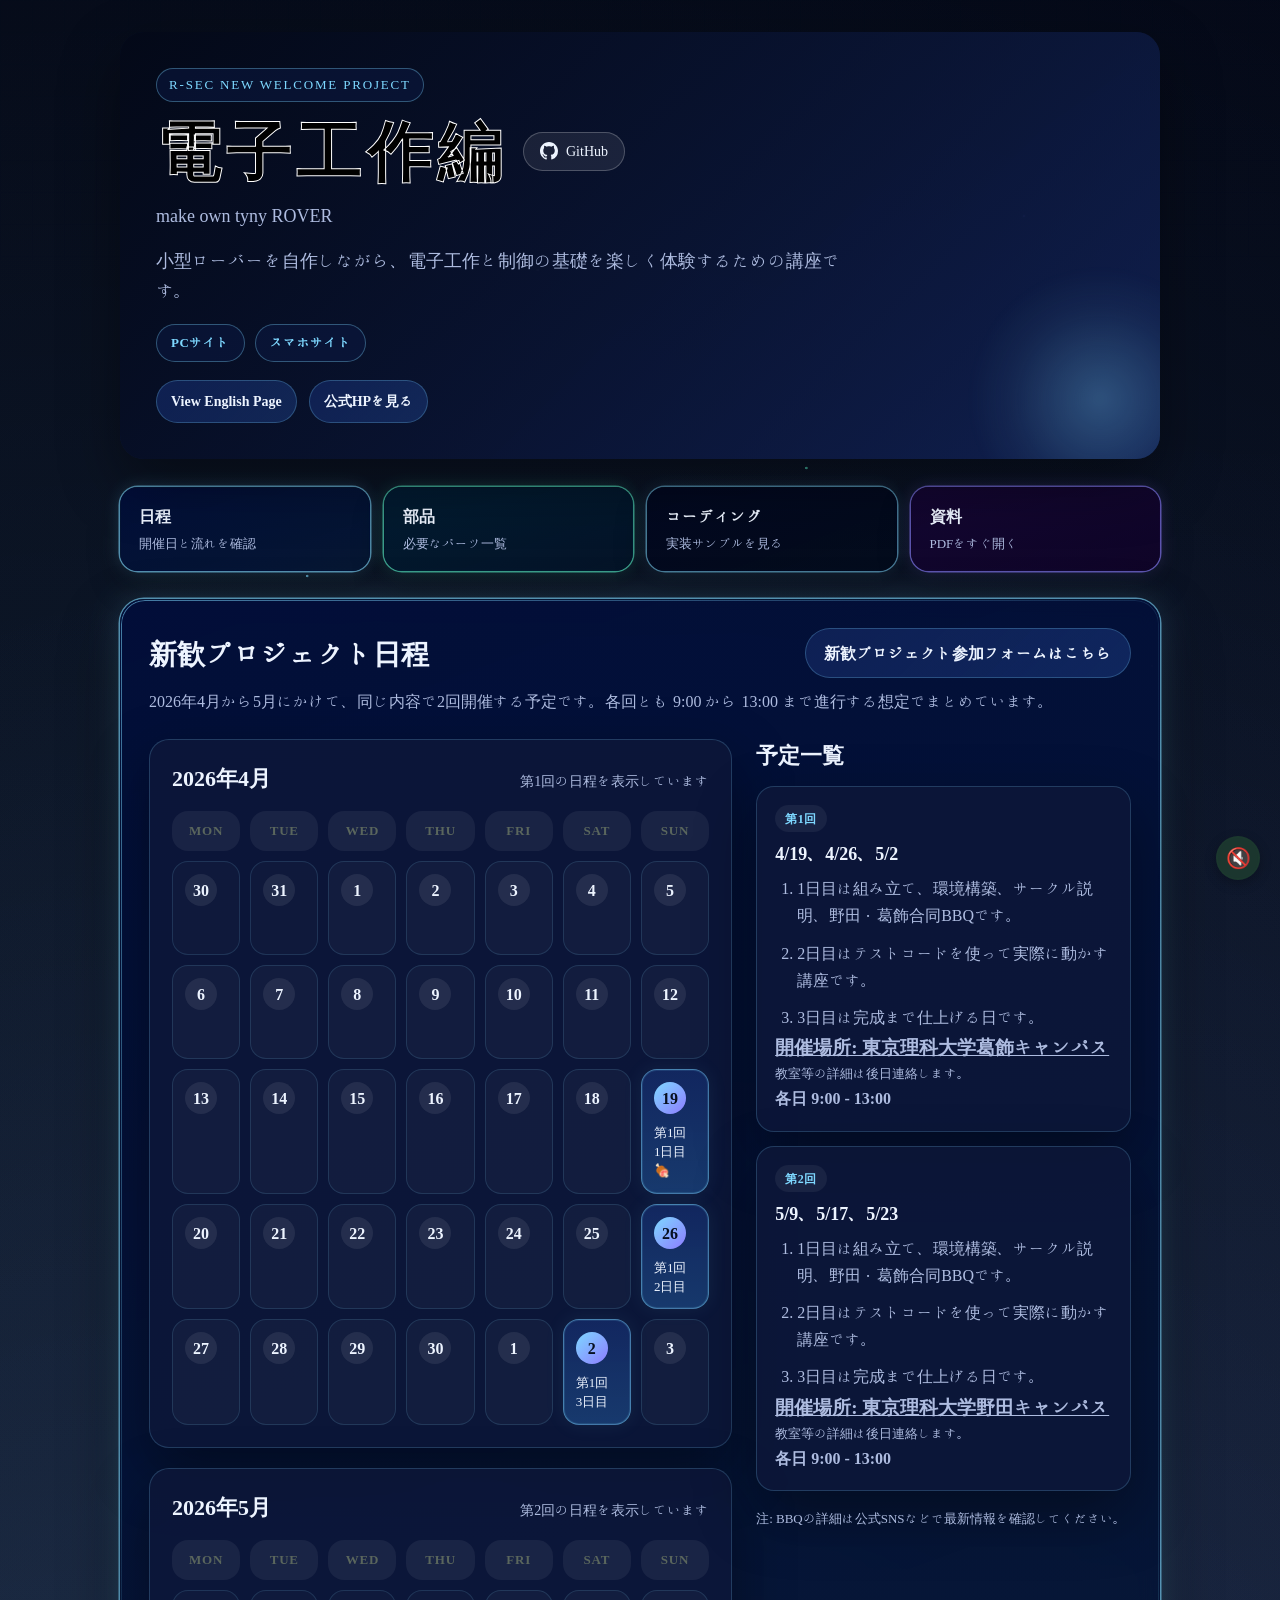
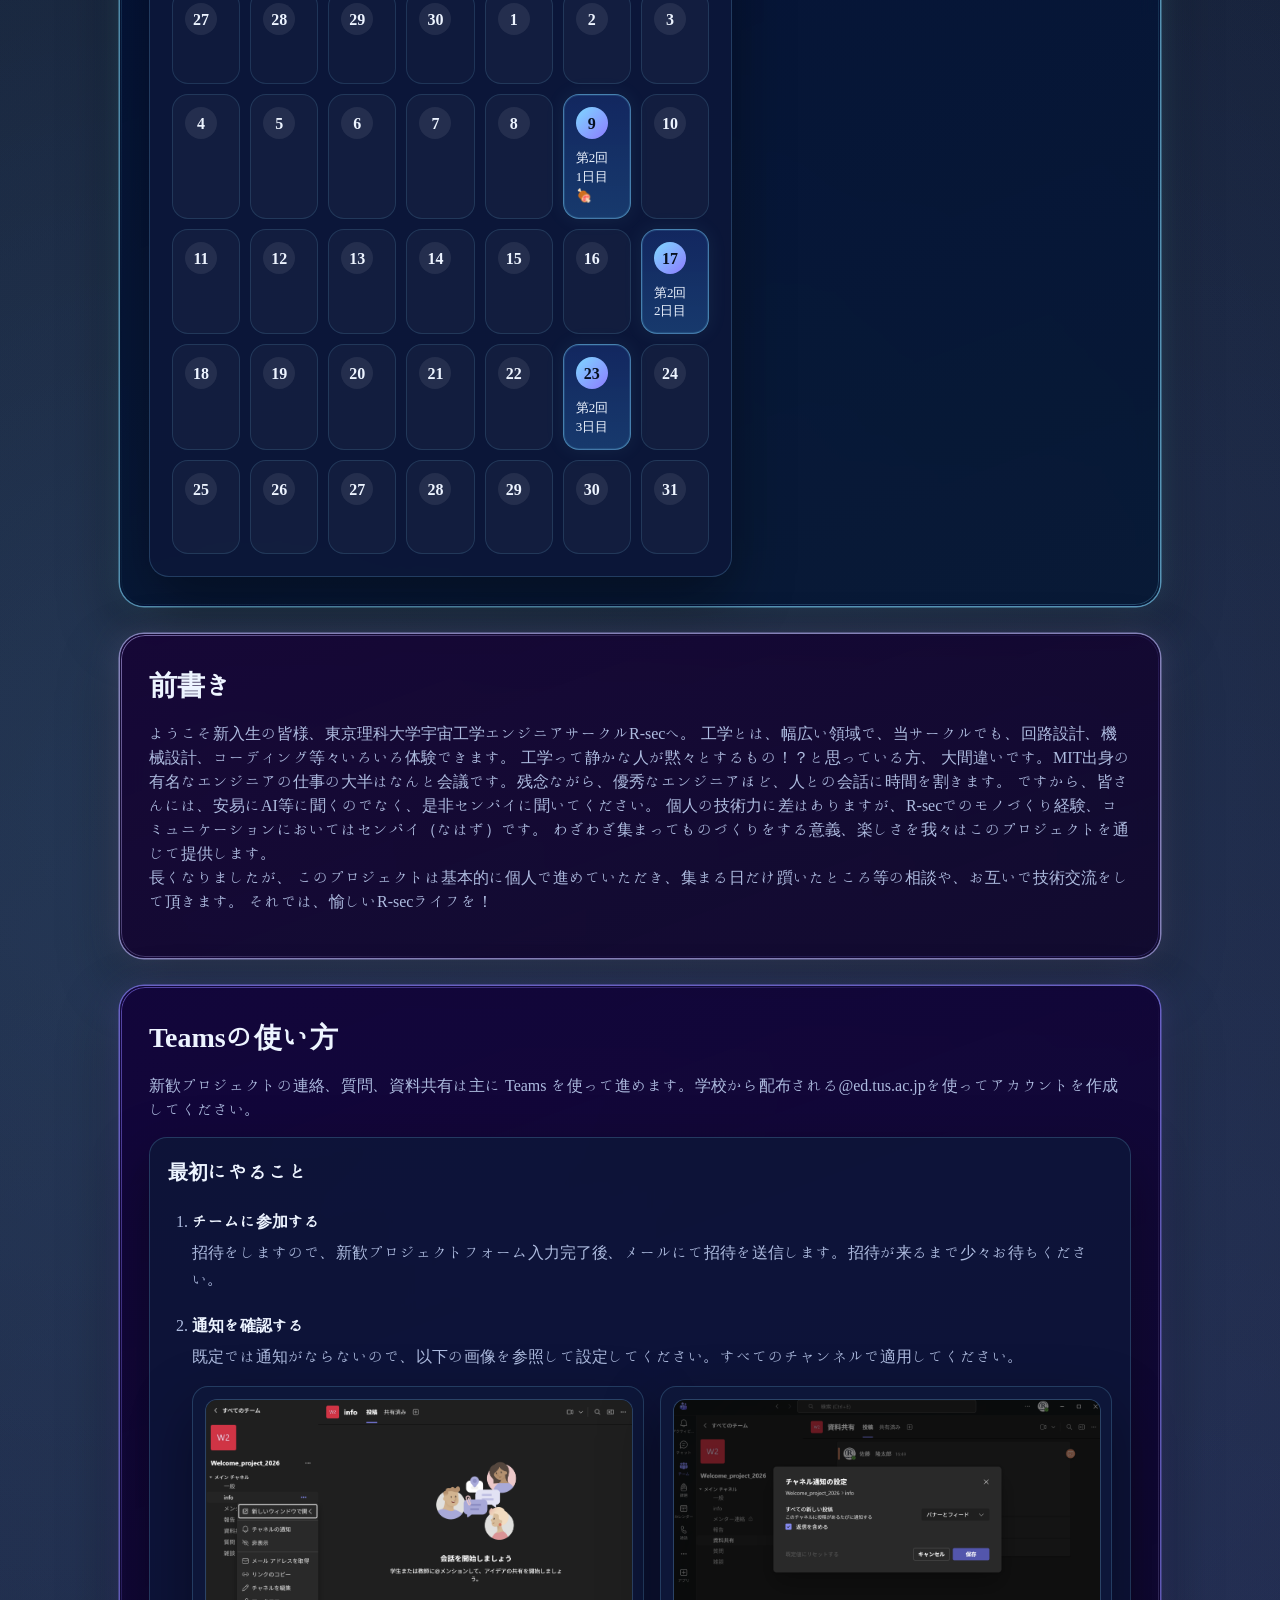
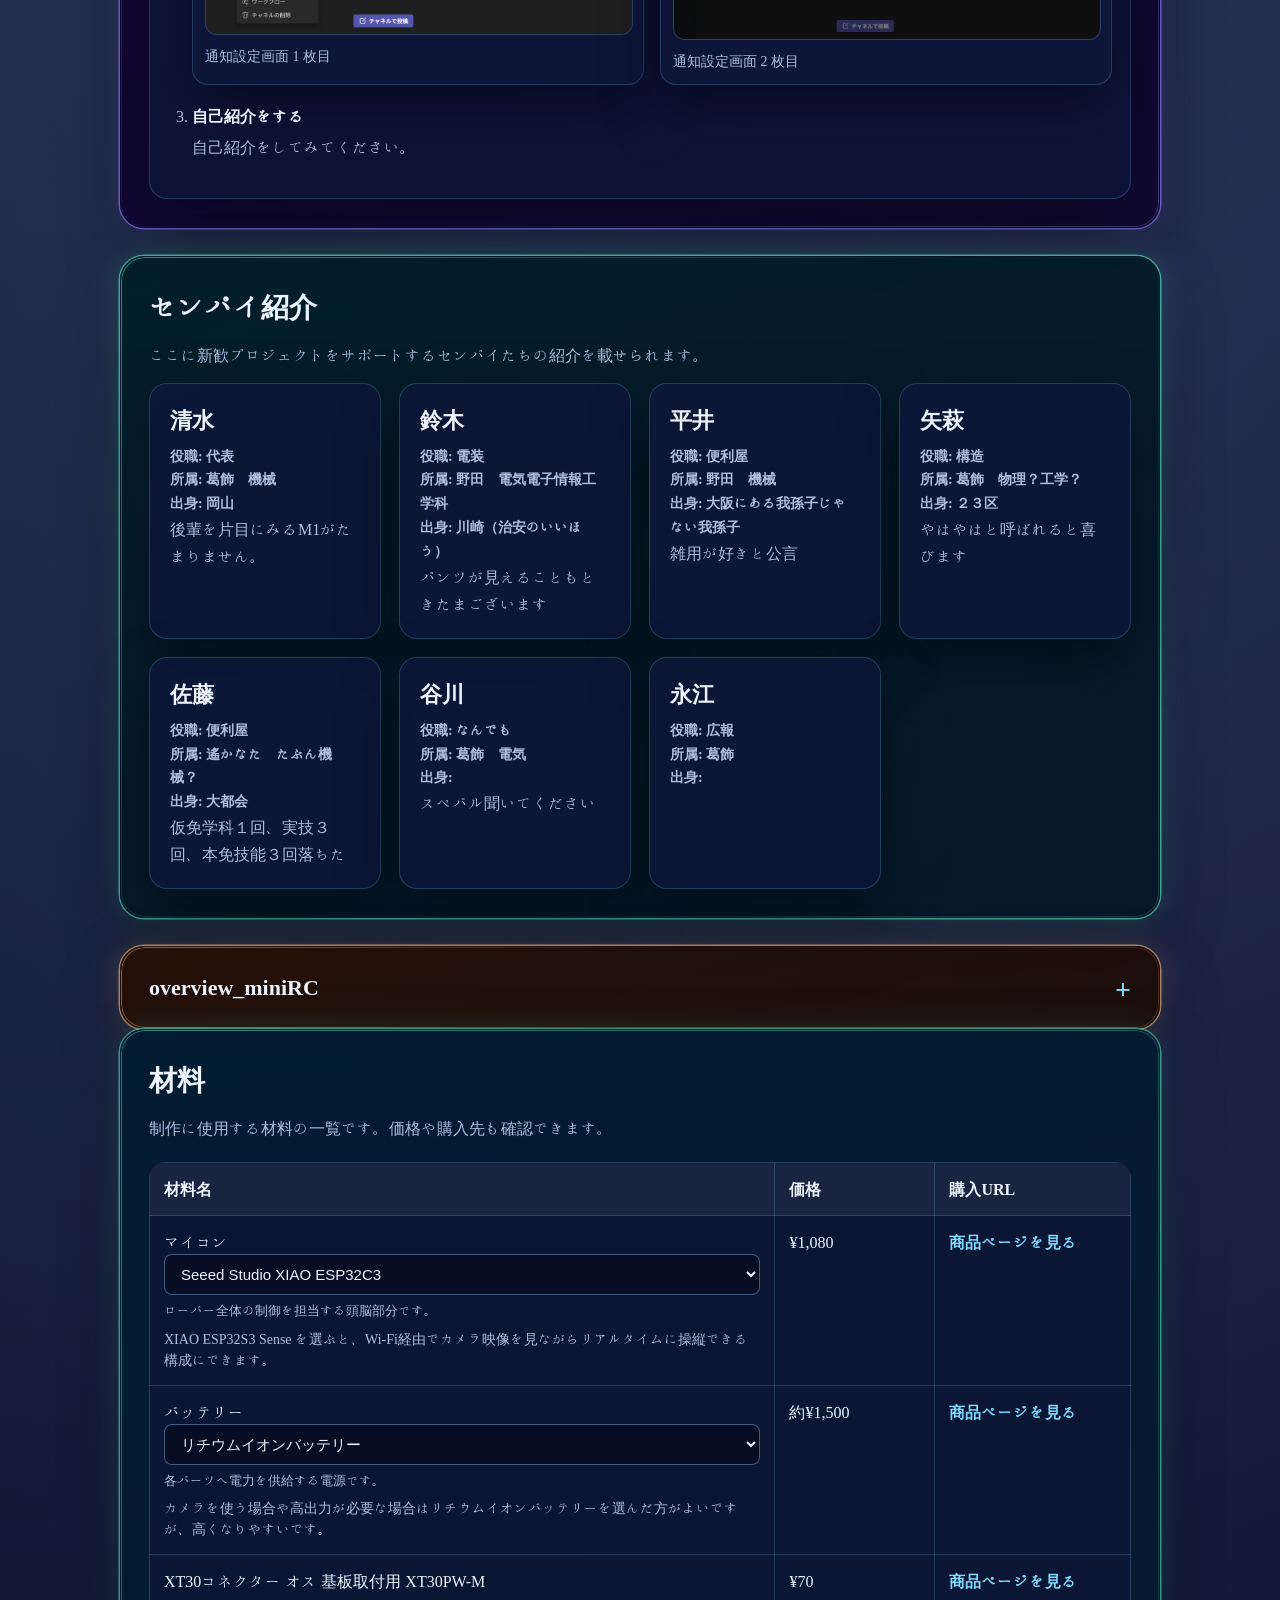
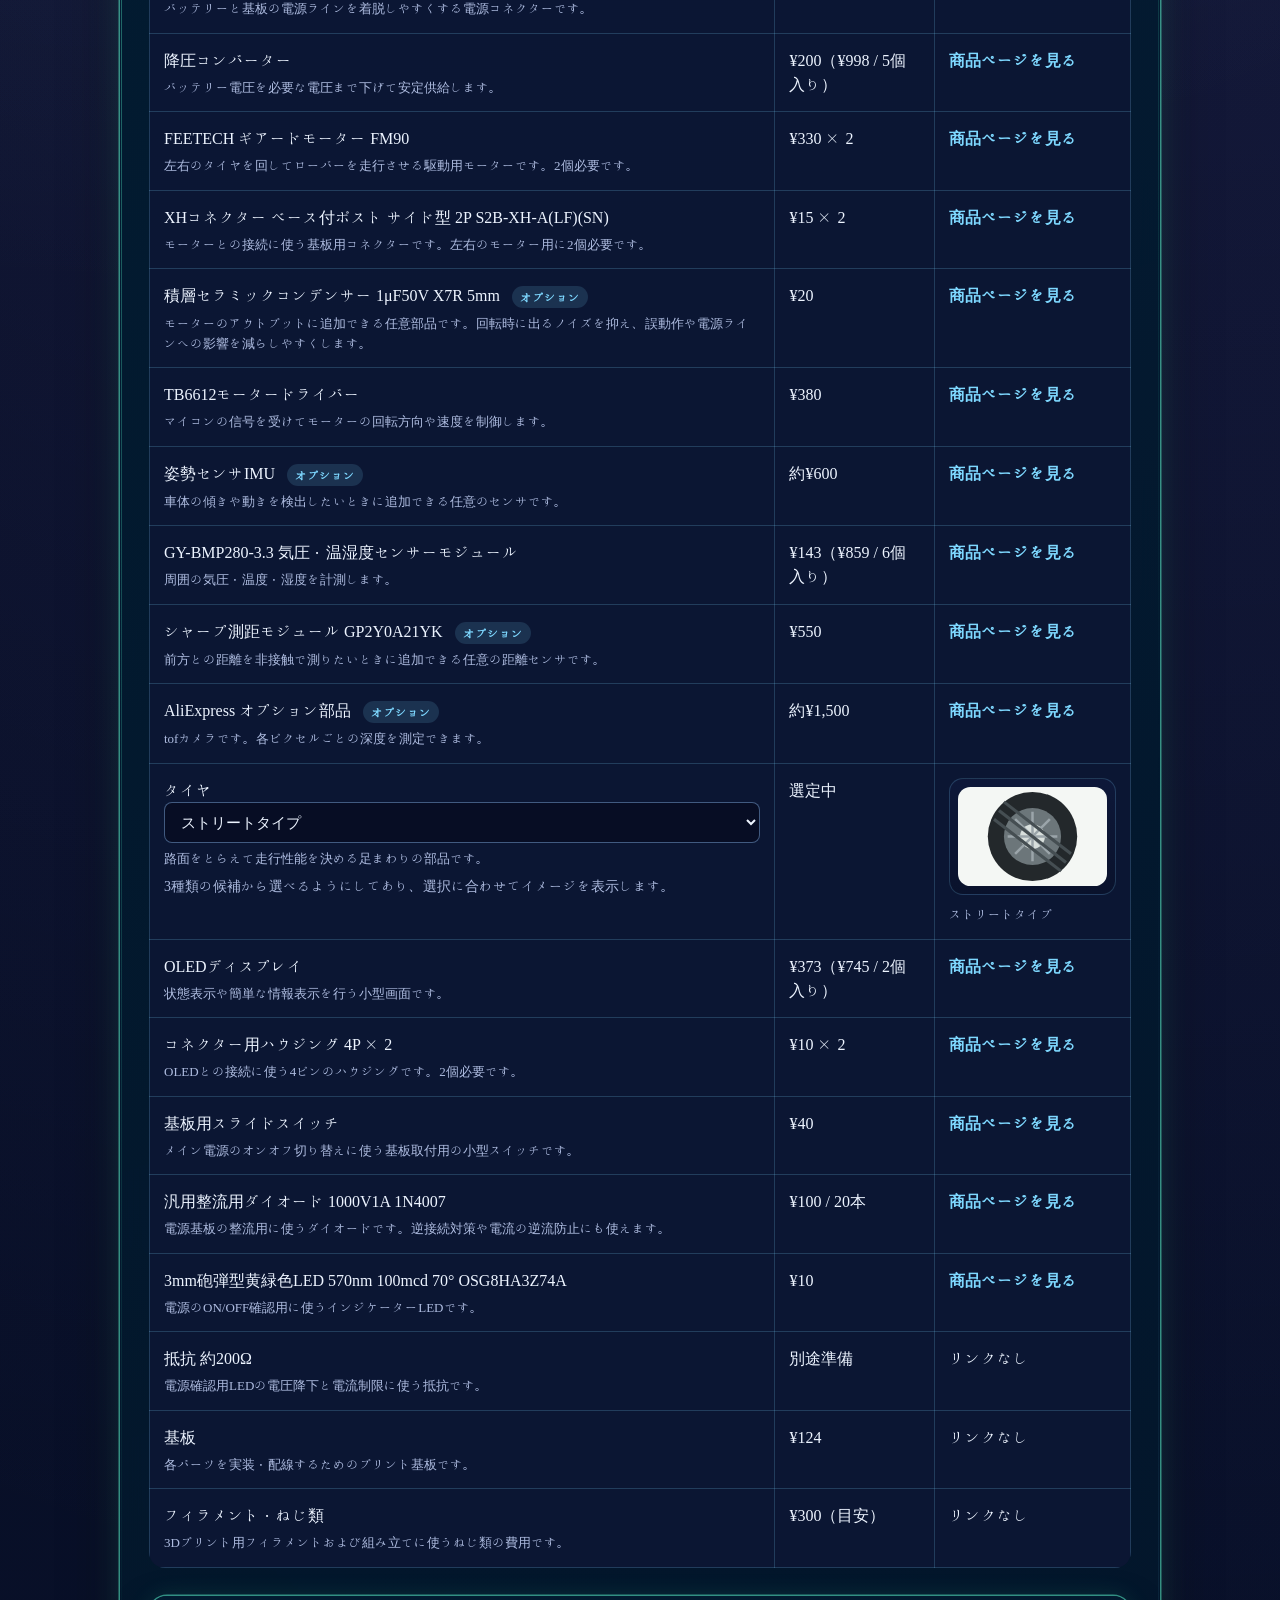
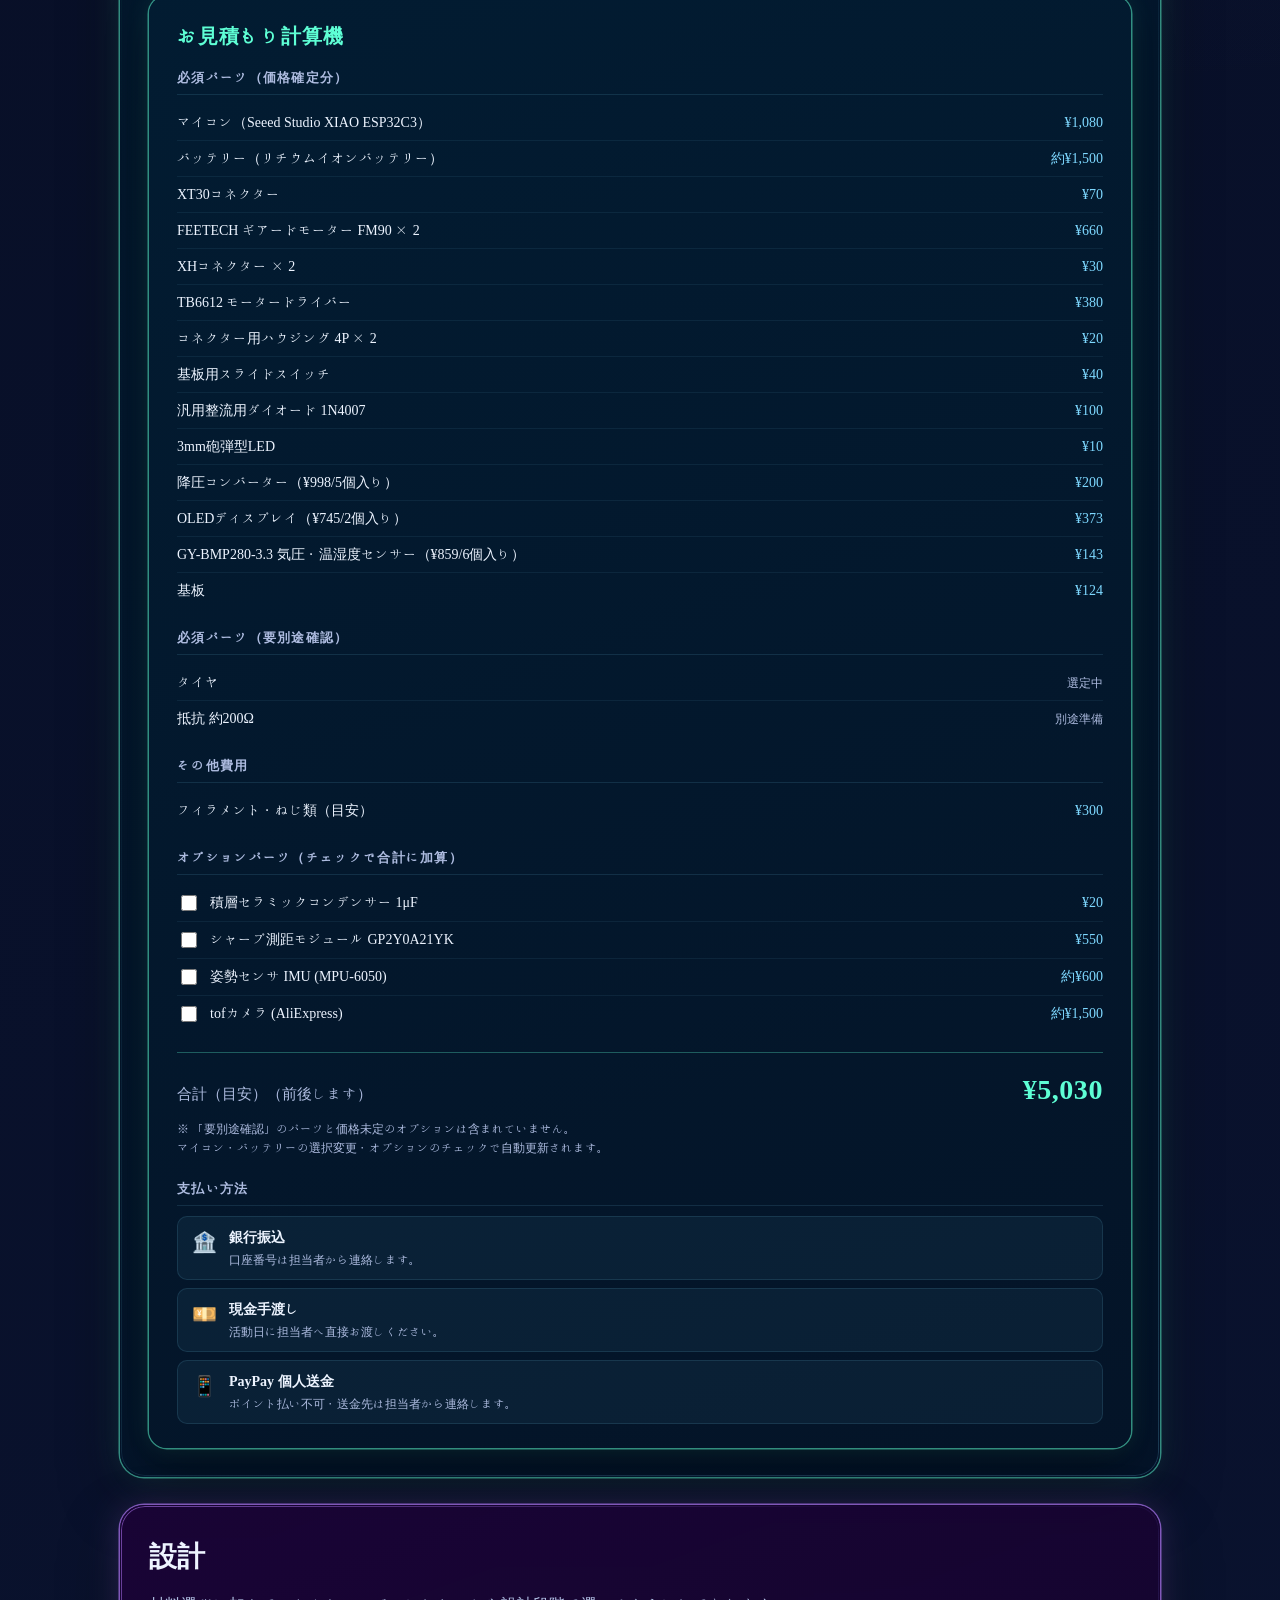
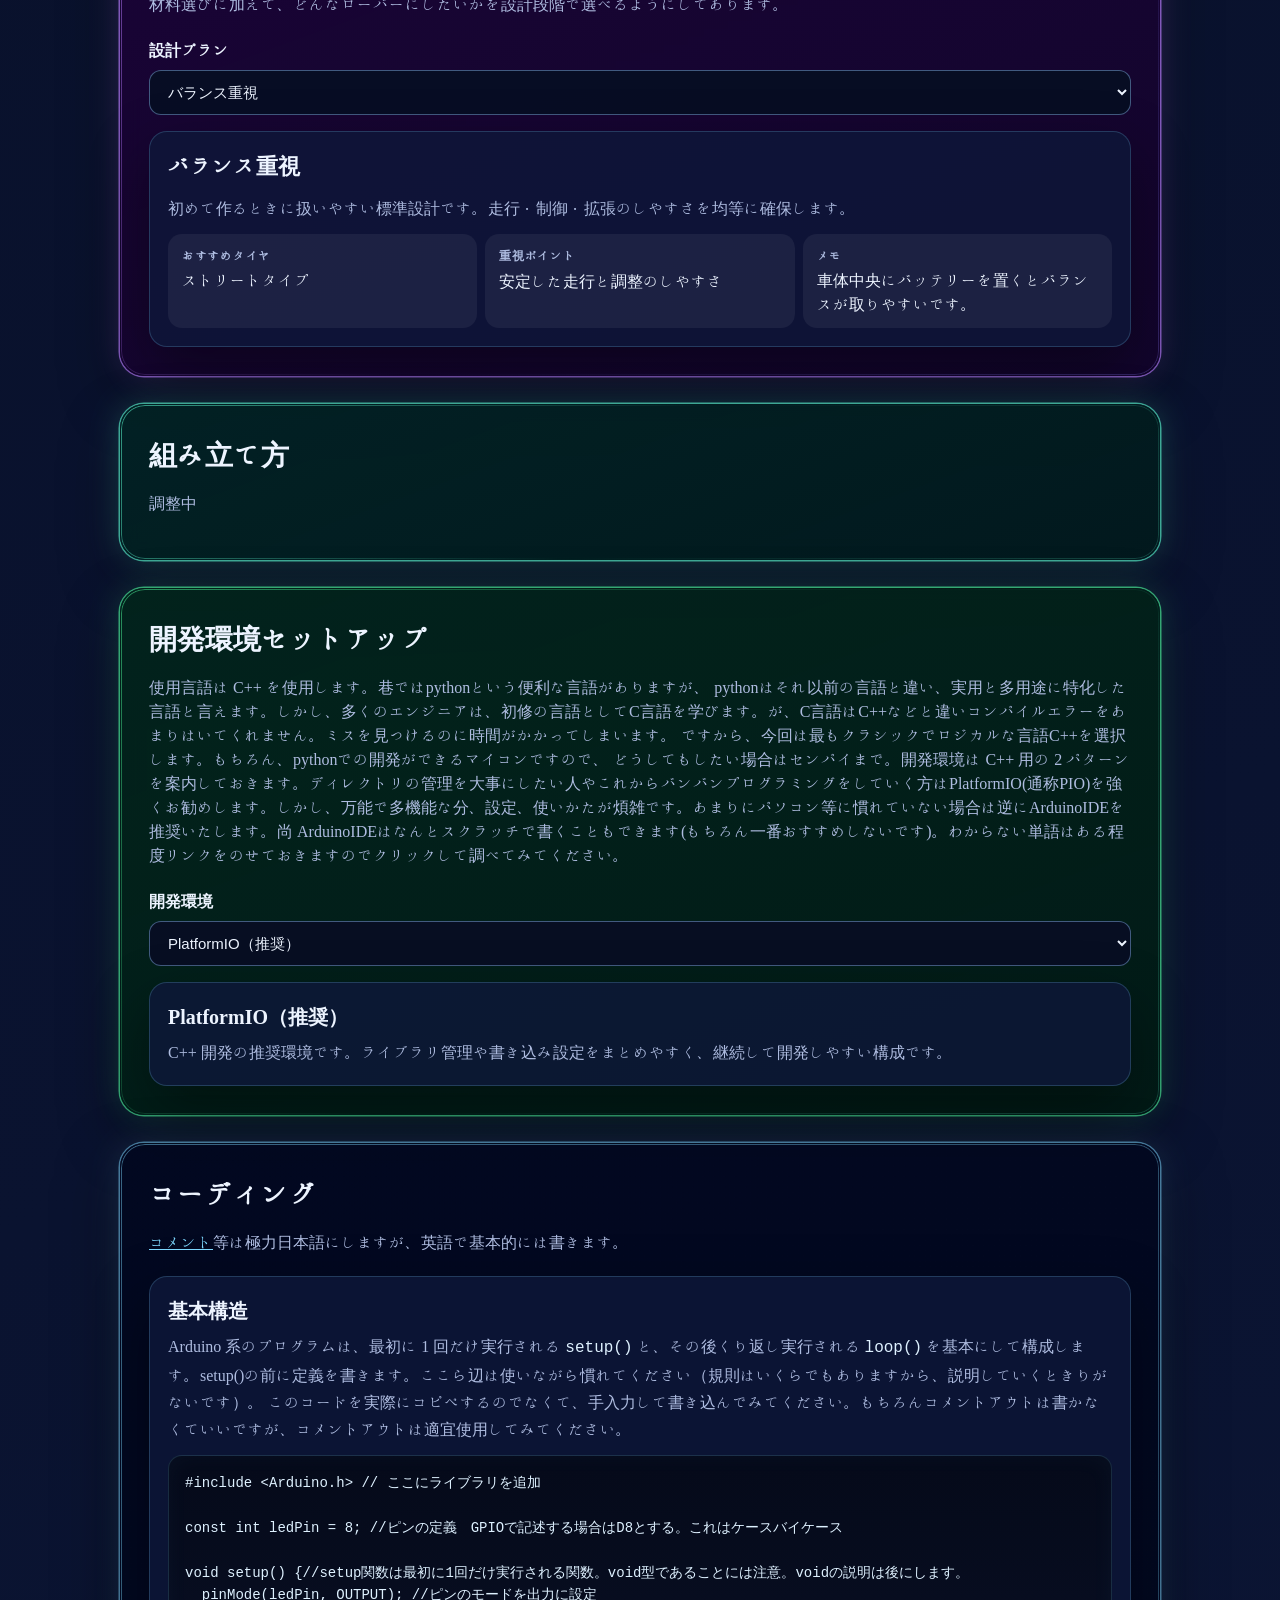
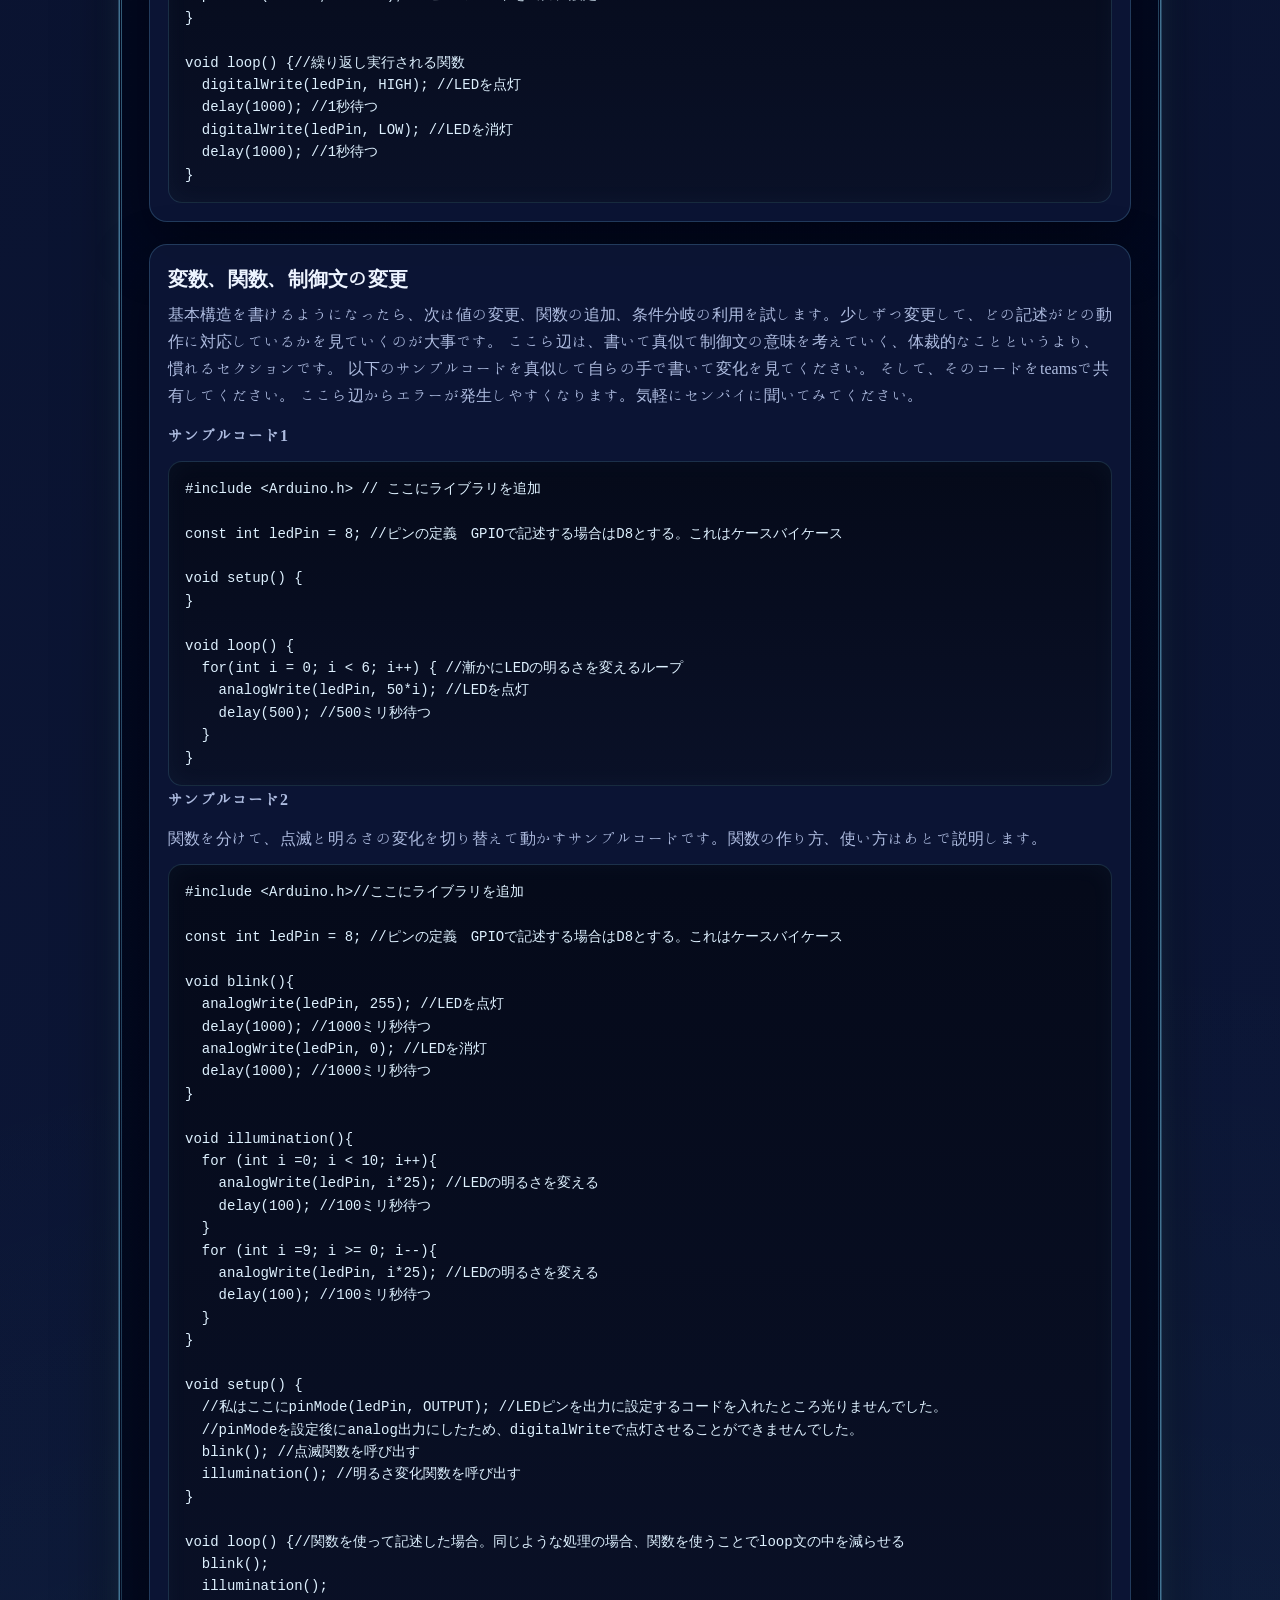
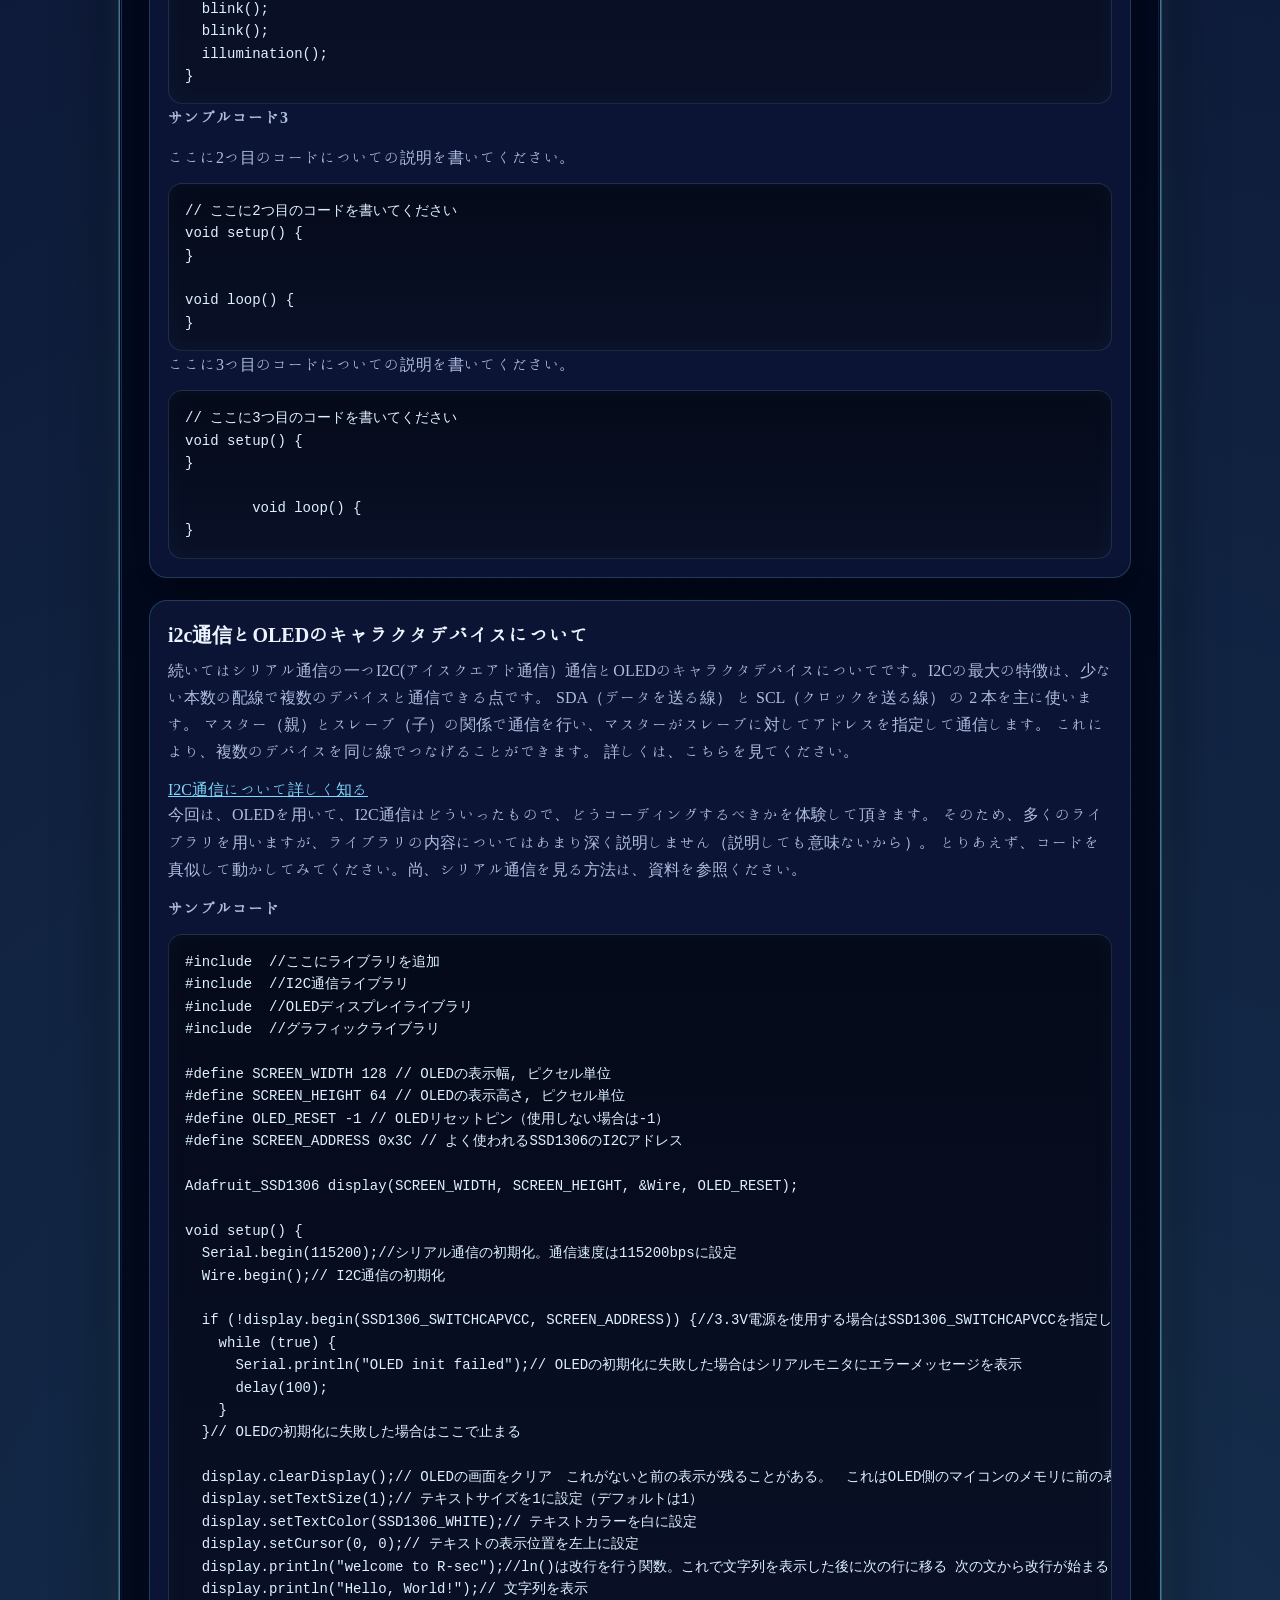
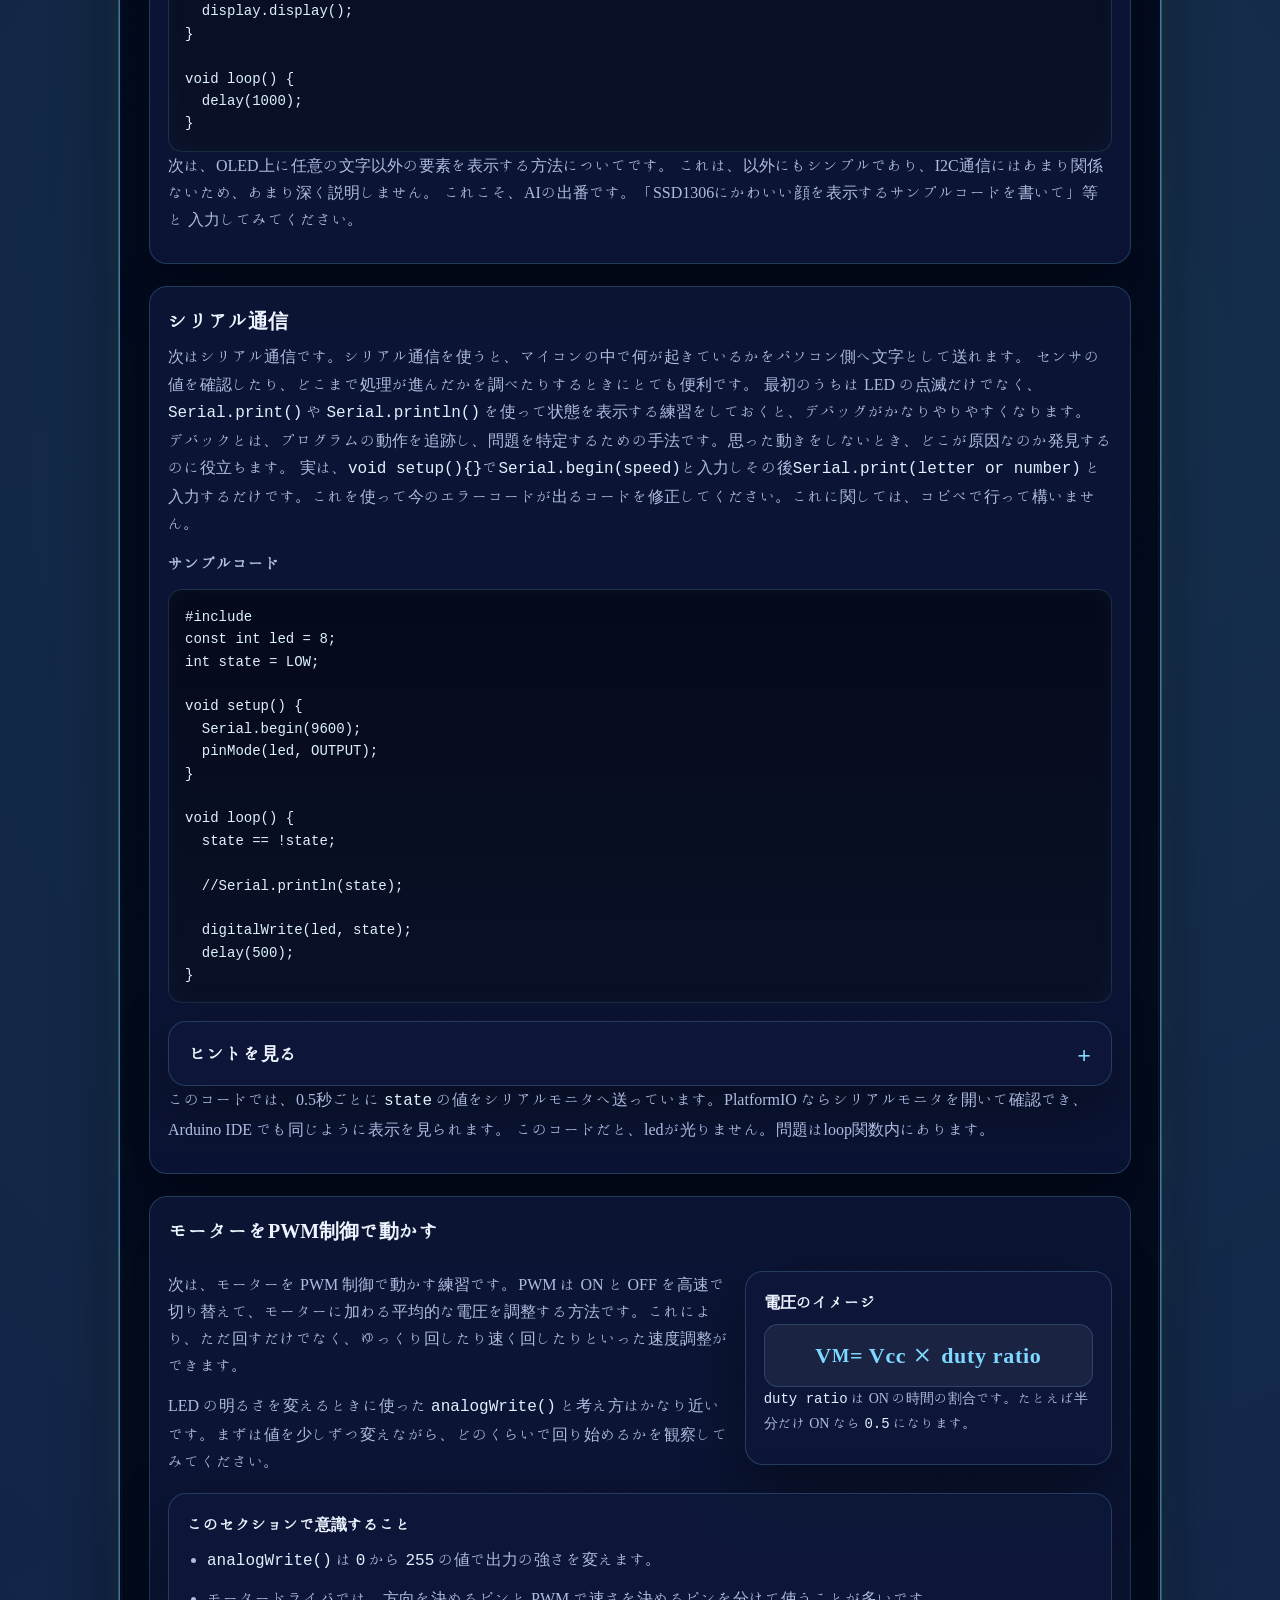
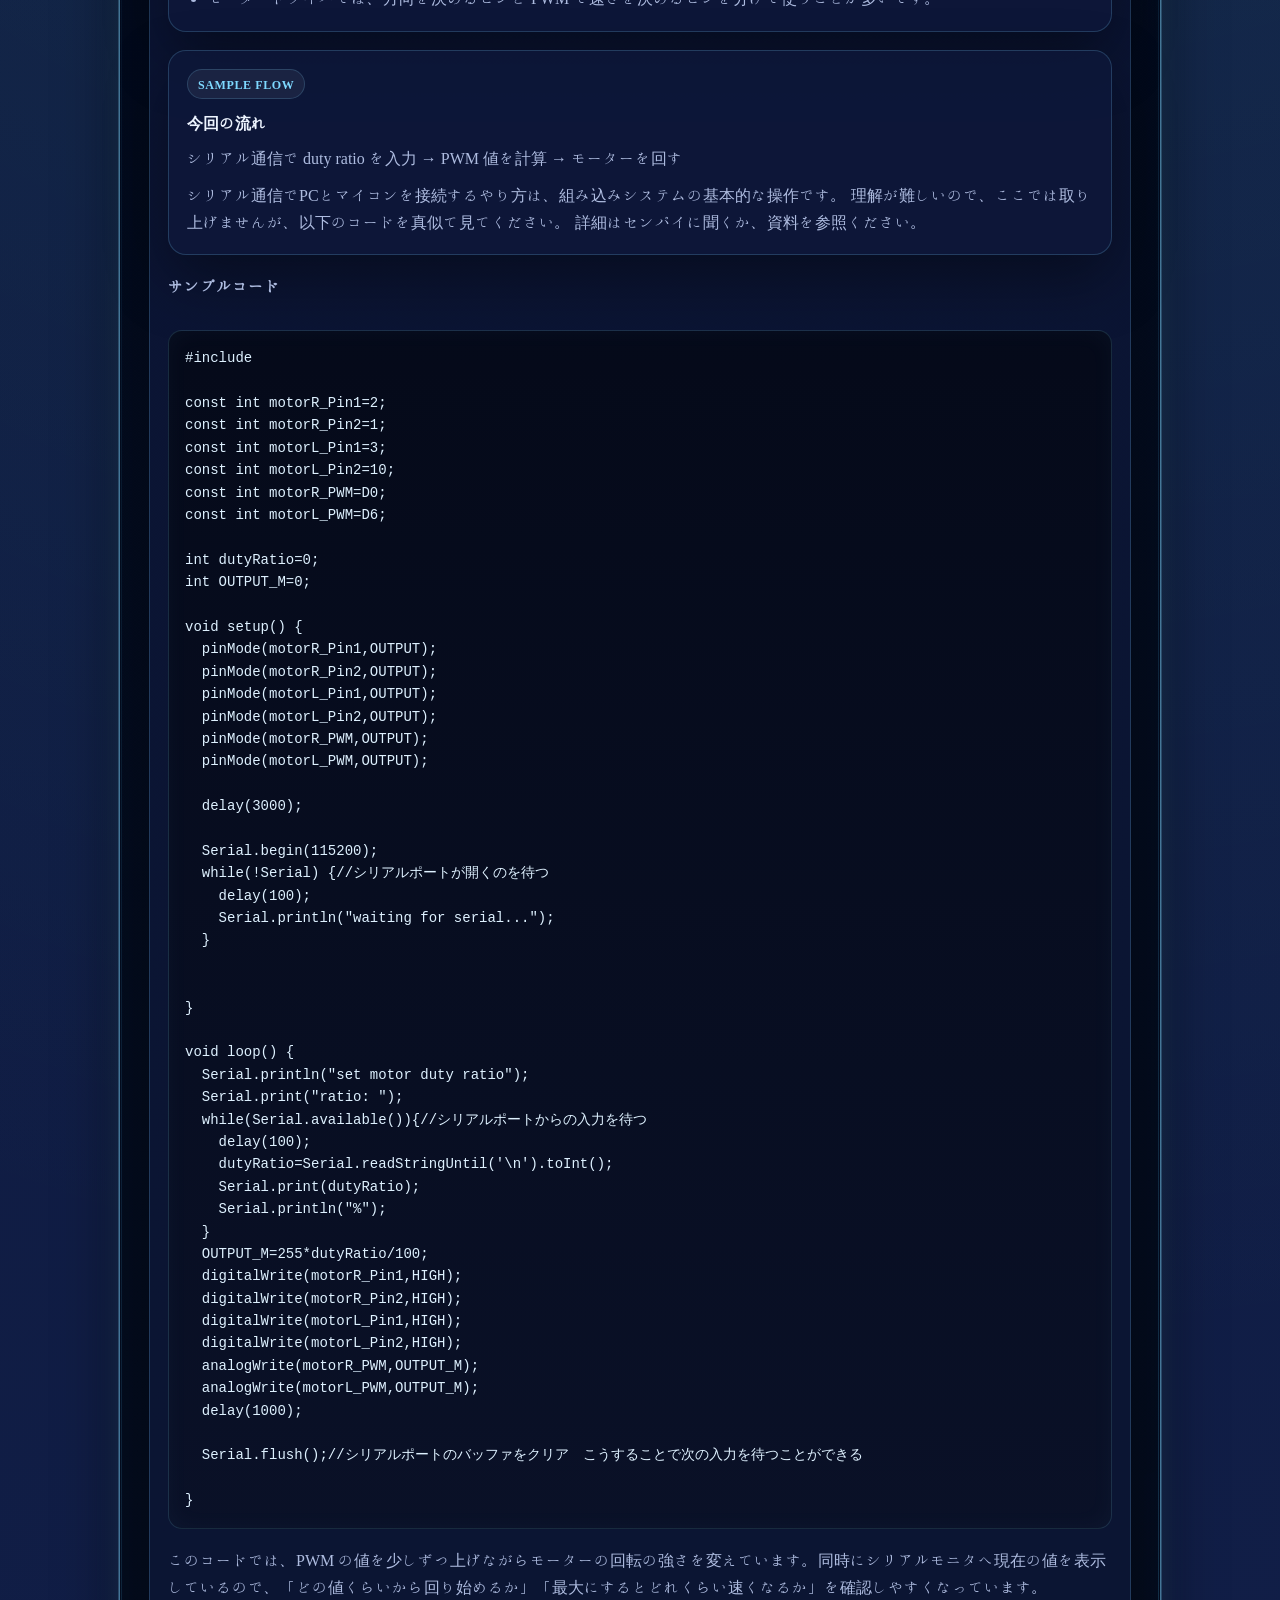
==== commit 5e36159e: "Add files via upload" ====
--- a/index.html
+++ b/index.html
@@ -6,6 +6,9 @@
   <title>R-sec project</title>
   <link rel="icon" href="r-sec_logo.jpg" type="image/jpeg">
   <link rel="apple-touch-icon" href="r-sec_logo.jpg">
+  <link rel="preconnect" href="https://fonts.googleapis.com">
+  <link rel="preconnect" href="https://fonts.gstatic.com" crossorigin>
+  <link href="https://fonts.googleapis.com/css2?family=Hannari&display=swap" rel="stylesheet">
   <style>
     :root {
       --meat-cursor: url("data:image/svg+xml,%3Csvg xmlns='http://www.w3.org/2000/svg' width='32' height='32' viewBox='0 0 32 32'%3E%3Cpath d='M20.6 4.9c-2.8.1-5.2 1.2-7.5 3.4-1.4 1.4-2.3 2.9-2.8 4.5-.7.2-1.5.7-2.1 1.3-1.6 1.6-1.6 4.2 0 5.7.6.6 1.4 1 2.2 1.2.6 1.5 1.6 2.9 3 4.1 2.7 2.3 5.7 3.2 9 2.6 4-.7 7.2-4.2 7.7-8.2.6-4.8-1.8-9.5-6.1-12-1-.6-2.3-1-3.4-1-.1-.6-.6-1.2-1.1-1.6-.8-.5-1.9-.5-2.7 0-.6.4-1 .9-1.1 1.6.4-.1.8-.1 1.2-.1 1.4 0 2.7.2 3.7.5z' fill='%23c24b4c'/%3E%3Cpath d='M23.3 8.3c-2.1-1.2-4.8-1.7-7.2-1.2-2.4.5-4.7 1.9-6.1 4-1.3 1.9-1.7 4.4-1 6.6.7 2.2 2.4 4.3 4.8 5.7 2.3 1.3 5.2 1.9 7.8 1.3 3.2-.8 5.7-3.8 6.1-7.1.5-3.8-1.4-7.5-4.4-9.3z' fill='%23e26d63'/%3E%3Cellipse cx='17.5' cy='15.6' rx='6.1' ry='4.8' fill='%23f3aa91'/%3E%3Cpath d='M6.3 14.8c-.7 0-1.4.3-1.8.8-1 1-1 2.6 0 3.6.5.5 1.1.8 1.8.8h2.2v-5.2H6.3z' fill='%23f2eee7'/%3E%3Ccircle cx='4.7' cy='16.6' r='1.8' fill='%23fffaf3'/%3E%3C/svg%3E") 4 4;
@@ -15,7 +18,7 @@
     body {
       margin: 0;
       padding: 32px;
-      font-family: "Segoe UI", sans-serif;
+      font-family: "Hannari", serif;
       background:
         radial-gradient(circle at top left, #f8d9a0 0%, transparent 28%),
         linear-gradient(135deg, #f4efe6 0%, #dfe8df 100%);
@@ -103,9 +106,38 @@
       background: rgba(255, 255, 255, 0.08);
     }
 
+    .hero-title-row {
+      display: flex;
+      align-items: center;
+      gap: 16px;
+      flex-wrap: wrap;
+    }
+    .github-btn {
+      display: inline-flex;
+      align-items: center;
+      gap: 8px;
+      padding: 8px 16px;
+      border-radius: 999px;
+      border: 1px solid rgba(255, 255, 255, 0.22);
+      background: rgba(255, 255, 255, 0.08);
+      color: inherit;
+      font-size: 14px;
+      font-family: inherit;
+      text-decoration: none;
+      transition: background 0.18s, border-color 0.18s;
+      white-space: nowrap;
+    }
+    .github-btn:hover {
+      background: rgba(255, 255, 255, 0.16);
+      border-color: rgba(255, 255, 255, 0.4);
+    }
+    .github-btn svg {
+      flex-shrink: 0;
+    }
+
     .hero h1 {
       margin: 0;
-      font-size: clamp(34px, 5vw, 54px);
+      font-size: clamp(41px, 6vw, 65px);
       line-height: 1.08;
       letter-spacing: 0.03em;
     }
@@ -1213,7 +1245,7 @@
     }
 
     body {
-      font-family: "Trebuchet MS", "Segoe UI", sans-serif;
+      font-family: "Hannari", serif;
       background:
         radial-gradient(circle at 18% 14%, rgba(126, 216, 255, 0.18) 0%, transparent 18%),
         radial-gradient(circle at 82% 20%, rgba(141, 124, 255, 0.16) 0%, transparent 22%),
@@ -1312,6 +1344,96 @@
       filter: blur(4px);
     }
 
+    /* セクションごとの色変化 */
+    #schedule.content-card {
+      background: linear-gradient(160deg, rgba(2, 14, 58, 0.96), rgba(6, 24, 52, 0.90));
+      border-color: transparent;
+      box-shadow: 0 0 0 1.5px rgba(126, 216, 255, 0.6), 0 0 32px rgba(126, 216, 255, 0.18), 0 24px 60px rgba(0,0,0,0.4);
+    }
+    #schedule.content-card::before {
+      background: linear-gradient(135deg, rgba(126, 216, 255, 0.55), transparent 50%, rgba(126, 216, 255, 0.25));
+    }
+    #preface.content-card {
+      background: linear-gradient(160deg, rgba(22, 6, 54, 0.96), rgba(16, 8, 44, 0.90));
+      border-color: transparent;
+      box-shadow: 0 0 0 1.5px rgba(196, 184, 255, 0.6), 0 0 32px rgba(196, 184, 255, 0.18), 0 24px 60px rgba(0,0,0,0.4);
+    }
+    #preface.content-card::before {
+      background: linear-gradient(135deg, rgba(196, 184, 255, 0.55), transparent 50%, rgba(141, 124, 255, 0.25));
+    }
+    #teams-guide.content-card {
+      background: linear-gradient(160deg, rgba(18, 4, 58, 0.96), rgba(14, 6, 48, 0.90));
+      border-color: transparent;
+      box-shadow: 0 0 0 1.5px rgba(141, 124, 255, 0.65), 0 0 32px rgba(141, 124, 255, 0.2), 0 24px 60px rgba(0,0,0,0.4);
+    }
+    #teams-guide.content-card::before {
+      background: linear-gradient(135deg, rgba(141, 124, 255, 0.55), transparent 50%, rgba(196, 184, 255, 0.25));
+    }
+    #mentors.content-card {
+      background: linear-gradient(160deg, rgba(2, 30, 42, 0.96), rgba(4, 22, 36, 0.90));
+      border-color: transparent;
+      box-shadow: 0 0 0 1.5px rgba(94, 255, 213, 0.55), 0 0 32px rgba(94, 255, 213, 0.18), 0 24px 60px rgba(0,0,0,0.4);
+    }
+    #mentors.content-card::before {
+      background: linear-gradient(135deg, rgba(94, 255, 213, 0.5), transparent 50%, rgba(94, 255, 213, 0.2));
+    }
+    #overview {
+      background: linear-gradient(160deg, rgba(36, 16, 6, 0.96), rgba(28, 12, 4, 0.90));
+      border-color: transparent;
+      box-shadow: 0 0 0 1.5px rgba(255, 188, 122, 0.6), 0 0 32px rgba(255, 188, 122, 0.18), 0 24px 60px rgba(0,0,0,0.4);
+    }
+    #overview::before {
+      background: linear-gradient(135deg, rgba(255, 188, 122, 0.5), transparent 50%, rgba(255, 160, 80, 0.22));
+    }
+    #materials {
+      background: linear-gradient(160deg, rgba(2, 28, 50, 0.96), rgba(4, 20, 40, 0.90));
+      border-color: transparent;
+      box-shadow: 0 0 0 1.5px rgba(94, 255, 213, 0.5), 0 0 32px rgba(94, 255, 213, 0.15), 0 24px 60px rgba(0,0,0,0.4);
+    }
+    #materials::before {
+      background: linear-gradient(135deg, rgba(94, 255, 213, 0.45), transparent 50%, rgba(126, 216, 255, 0.2));
+    }
+    #design.content-card {
+      background: linear-gradient(160deg, rgba(26, 4, 54, 0.96), rgba(20, 4, 44, 0.90));
+      border-color: transparent;
+      box-shadow: 0 0 0 1.5px rgba(184, 124, 255, 0.65), 0 0 32px rgba(184, 124, 255, 0.2), 0 24px 60px rgba(0,0,0,0.4);
+    }
+    #design.content-card::before {
+      background: linear-gradient(135deg, rgba(184, 124, 255, 0.55), transparent 50%, rgba(141, 124, 255, 0.25));
+    }
+    #assembly.content-card {
+      background: linear-gradient(160deg, rgba(2, 34, 36, 0.96), rgba(2, 26, 28, 0.90));
+      border-color: transparent;
+      box-shadow: 0 0 0 1.5px rgba(94, 255, 213, 0.6), 0 0 32px rgba(94, 255, 213, 0.2), 0 24px 60px rgba(0,0,0,0.4);
+    }
+    #assembly.content-card::before {
+      background: linear-gradient(135deg, rgba(94, 255, 213, 0.55), transparent 50%, rgba(94, 255, 213, 0.2));
+    }
+    #setup.content-card {
+      background: linear-gradient(160deg, rgba(2, 36, 28, 0.96), rgba(2, 28, 20, 0.90));
+      border-color: transparent;
+      box-shadow: 0 0 0 1.5px rgba(80, 255, 160, 0.6), 0 0 32px rgba(80, 255, 160, 0.18), 0 24px 60px rgba(0,0,0,0.4);
+    }
+    #setup.content-card::before {
+      background: linear-gradient(135deg, rgba(80, 255, 160, 0.5), transparent 50%, rgba(94, 255, 213, 0.2));
+    }
+    #coding.content-card {
+      background: linear-gradient(160deg, rgba(2, 8, 32, 0.98), rgba(4, 12, 28, 0.94));
+      border-color: transparent;
+      box-shadow: 0 0 0 1.5px rgba(126, 216, 255, 0.5), 0 0 32px rgba(126, 216, 255, 0.14), 0 24px 60px rgba(0,0,0,0.5);
+    }
+    #coding.content-card::before {
+      background: linear-gradient(135deg, rgba(126, 216, 255, 0.45), transparent 50%, rgba(94, 200, 255, 0.2));
+    }
+    #documents.content-card {
+      background: linear-gradient(160deg, rgba(20, 6, 50, 0.96), rgba(16, 4, 40, 0.90));
+      border-color: transparent;
+      box-shadow: 0 0 0 1.5px rgba(141, 124, 255, 0.6), 0 0 32px rgba(141, 124, 255, 0.18), 0 24px 60px rgba(0,0,0,0.4);
+    }
+    #documents.content-card::before {
+      background: linear-gradient(135deg, rgba(141, 124, 255, 0.5), transparent 50%, rgba(184, 124, 255, 0.22));
+    }
+
     .quick-nav a,
     .mobile-dock a {
       border-color: rgba(126, 216, 255, 0.18);
@@ -1320,6 +1442,32 @@
       box-shadow: 0 16px 32px rgba(0, 0, 0, 0.24);
     }
 
+    /* ナビボタンをセクション色に合わせる */
+    .quick-nav a[href="#schedule"],
+    .mobile-dock a[href="#schedule"] {
+      background: linear-gradient(160deg, rgba(2, 14, 58, 0.96), rgba(6, 24, 52, 0.90));
+      border-color: transparent;
+      box-shadow: 0 0 0 1.5px rgba(126, 216, 255, 0.6), 0 0 18px rgba(126, 216, 255, 0.2), 0 16px 32px rgba(0,0,0,0.3);
+    }
+    .quick-nav a[href="#materials"],
+    .mobile-dock a[href="#materials"] {
+      background: linear-gradient(160deg, rgba(2, 28, 50, 0.96), rgba(4, 20, 40, 0.90));
+      border-color: transparent;
+      box-shadow: 0 0 0 1.5px rgba(94, 255, 213, 0.55), 0 0 18px rgba(94, 255, 213, 0.18), 0 16px 32px rgba(0,0,0,0.3);
+    }
+    .quick-nav a[href="#coding"],
+    .mobile-dock a[href="#coding"] {
+      background: linear-gradient(160deg, rgba(2, 8, 32, 0.98), rgba(4, 12, 28, 0.94));
+      border-color: transparent;
+      box-shadow: 0 0 0 1.5px rgba(126, 216, 255, 0.5), 0 0 18px rgba(126, 216, 255, 0.14), 0 16px 32px rgba(0,0,0,0.3);
+    }
+    .quick-nav a[href="#documents"],
+    .mobile-dock a[href="#documents"] {
+      background: linear-gradient(160deg, rgba(20, 6, 50, 0.96), rgba(16, 4, 40, 0.90));
+      border-color: transparent;
+      box-shadow: 0 0 0 1.5px rgba(141, 124, 255, 0.6), 0 0 18px rgba(141, 124, 255, 0.2), 0 16px 32px rgba(0,0,0,0.3);
+    }
+
     .quick-nav a span {
       color: var(--space-soft);
     }
@@ -1340,7 +1488,10 @@
     .hero h1 {
       letter-spacing: 0.08em;
       text-transform: uppercase;
-      text-shadow: 0 0 18px rgba(126, 216, 255, 0.18);
+      color: #000;
+      font-weight: 900;
+      -webkit-text-stroke: 1px #fff;
+      text-shadow: none;
     }
 
     .hero p,
@@ -1522,6 +1673,120 @@
       color: var(--space-accent);
     }
 
+    /* 見積もり計算機 */
+    .cost-estimator {
+      margin-top: 28px;
+      padding: 24px 28px;
+      border-radius: 18px;
+      background: linear-gradient(160deg, rgba(2, 28, 50, 0.96), rgba(4, 20, 40, 0.90));
+      box-shadow: 0 0 0 1.5px rgba(94, 255, 213, 0.5), 0 0 24px rgba(94, 255, 213, 0.12), 0 16px 40px rgba(0,0,0,0.4);
+    }
+    .cost-estimator h3 {
+      margin: 0 0 18px;
+      font-size: 20px;
+      color: var(--space-accent-3);
+      letter-spacing: 0.04em;
+    }
+    .estimator-group {
+      margin-bottom: 20px;
+    }
+    .estimator-group-title {
+      font-size: 13px;
+      font-weight: 700;
+      letter-spacing: 0.1em;
+      color: var(--space-soft);
+      text-transform: uppercase;
+      margin: 0 0 10px;
+      padding-bottom: 6px;
+      border-bottom: 1px solid rgba(126, 216, 255, 0.12);
+    }
+    .estimator-row {
+      display: flex;
+      align-items: center;
+      gap: 10px;
+      padding: 7px 0;
+      border-bottom: 1px solid rgba(126, 216, 255, 0.07);
+      font-size: 14px;
+      color: var(--space-text);
+    }
+    .estimator-row:last-child { border-bottom: none; }
+    .estimator-row .est-name { flex: 1; }
+    .estimator-row .est-price {
+      min-width: 90px;
+      text-align: right;
+      font-variant-numeric: tabular-nums;
+      color: var(--space-accent);
+    }
+    .estimator-row .est-price.unknown {
+      color: var(--space-soft);
+      font-size: 12px;
+    }
+    .estimator-row input[type="checkbox"] {
+      width: 16px;
+      height: 16px;
+      flex-shrink: 0;
+      accent-color: var(--space-accent-3);
+      cursor: pointer;
+    }
+    .estimator-total-row {
+      display: flex;
+      align-items: baseline;
+      justify-content: space-between;
+      margin-top: 18px;
+      padding-top: 14px;
+      border-top: 1.5px solid rgba(94, 255, 213, 0.3);
+    }
+    .estimator-total-label {
+      font-size: 15px;
+      color: var(--space-soft);
+    }
+    .estimator-total-value {
+      font-size: 28px;
+      font-weight: 700;
+      color: var(--space-accent-3);
+      letter-spacing: 0.02em;
+    }
+    .estimator-note {
+      margin: 10px 0 0;
+      font-size: 12px;
+      color: var(--space-soft);
+      line-height: 1.6;
+    }
+    .payment-list {
+      list-style: none;
+      margin: 0;
+      padding: 0;
+      display: flex;
+      flex-direction: column;
+      gap: 8px;
+    }
+    .payment-list li {
+      display: flex;
+      align-items: flex-start;
+      gap: 12px;
+      padding: 10px 14px;
+      border-radius: 10px;
+      background: rgba(126, 216, 255, 0.06);
+      border: 1px solid rgba(126, 216, 255, 0.12);
+    }
+    .payment-icon {
+      font-size: 20px;
+      flex-shrink: 0;
+      line-height: 1.4;
+    }
+    .payment-name {
+      display: block;
+      font-size: 14px;
+      font-weight: 700;
+      color: var(--space-text);
+    }
+    .payment-note {
+      display: block;
+      font-size: 12px;
+      color: var(--space-soft);
+      margin-top: 2px;
+    }
+
     .tire-preview,
     .teams-image-card img,
     .overview-video {
@@ -1587,7 +1852,15 @@
         <source src="pv圧縮.mp4" type="video/mp4">
       </video>
       <span class="hero-kicker">R-sec  new welcome Project</span>
-      <h1>電子工作編</h1>
+      <div class="hero-title-row">
+        <h1>電子工作編</h1>
+        <a class="github-btn" href="https://github.com/" target="_blank" rel="noopener noreferrer">
+          <svg width="18" height="18" viewBox="0 0 24 24" fill="currentColor" aria-hidden="true">
+            <path d="M12 0C5.37 0 0 5.37 0 12c0 5.31 3.435 9.795 8.205 11.385.6.105.825-.255.825-.57 0-.285-.015-1.23-.015-2.235-3.015.555-3.795-.735-4.035-1.41-.135-.345-.72-1.41-1.23-1.695-.42-.225-1.02-.78-.015-.795.945-.015 1.62.87 1.845 1.23 1.08 1.815 2.805 1.305 3.495.99.105-.78.42-1.305.765-1.605-2.67-.3-5.46-1.335-5.46-5.925 0-1.305.465-2.385 1.23-3.225-.12-.3-.54-1.53.12-3.18 0 0 1.005-.315 3.3 1.23.96-.27 1.98-.405 3-.405s2.04.135 3 .405c2.295-1.56 3.3-1.23 3.3-1.23.66 1.65.24 2.88.12 3.18.765.84 1.23 1.905 1.23 3.225 0 4.605-2.805 5.625-5.475 5.925.435.375.81 1.095.81 2.22 0 1.605-.015 2.895-.015 3.3 0 .315.225.69.825.57A12.02 12.02 0 0 0 24 12c0-6.63-5.37-12-12-12z"/>
+          </svg>
+          GitHub
+        </a>
+      </div>
       <p>make own tyny ROVER</p>
       <p>小型ローバーを自作しながら、電子工作と制御の基礎を楽しく体験するための講座です。</p>
       <div class="hero-device-row">
@@ -1921,13 +2194,13 @@
             <td>
               <label for="battery-select">バッテリー</label><br>
               <select id="battery-select" name="battery-select">
-                <option value="lithium" data-price="Amazonで確認" data-url="https://www.amazon.co.jp/s?k=%E3%83%AA%E3%83%81%E3%82%A6%E3%83%A0%E3%82%A4%E3%82%AA%E3%83%B3+%E3%83%90%E3%83%83%E3%83%86%E3%83%AA%E3%83%BC">リチウムイオンバッテリー</option>
-                <option value="9v" data-price="Amazonで確認" data-url="https://www.amazon.co.jp/s?k=9v+%E4%B9%BE%E9%9B%BB%E6%B1%A0">9V乾電池</option>
+                <option value="lithium" data-price="約¥1,500" data-url="https://www.amazon.co.jp/s?k=%E3%83%AA%E3%83%81%E3%82%A6%E3%83%A0%E3%82%A4%E3%82%AA%E3%83%B3+%E3%83%90%E3%83%83%E3%83%86%E3%83%AA%E3%83%BC">リチウムイオンバッテリー</option>
+                <option value="9v" data-price="¥110" data-url="https://www.amazon.co.jp/s?k=9v+%E4%B9%BE%E9%9B%BB%E6%B1%A0">9V乾電池（角電池）</option>
               </select>
               <p class="part-role">各パーツへ電力を供給する電源です。</p>
               <p class="microcontroller-note" id="battery-note">カメラを使う場合や高出力が必要な場合はリチウムイオンバッテリーを選んだ方がよいですが、高くなりやすいです。</p>
             </td>
-            <td id="battery-price">Amazonで確認</td>
+            <td id="battery-price">約¥1,500</td>
             <td><a id="battery-link" href="https://www.amazon.co.jp/s?k=%E3%83%AA%E3%83%81%E3%82%A6%E3%83%A0%E3%82%A4%E3%82%AA%E3%83%B3+%E3%83%90%E3%83%83%E3%83%86%E3%83%AA%E3%83%BC" target="_blank">商品ページを見る</a></td>
           </tr>
           <tr>
@@ -1943,7 +2216,7 @@
               降圧コンバーター
               <p class="part-role">バッテリー電圧を必要な電圧まで下げて安定供給します。</p>
             </td>
-            <td>Amazonで確認</td>
+            <td>¥200（¥998 / 5個入り）</td>
             <td><a href="https://www.amazon.co.jp/DROK-%E9%99%8D%E5%9C%A7%E3%82%B3%E3%83%B3%E3%83%90%E3%83%BC%E3%82%BF%E3%83%BC-%E3%83%9F%E3%83%8B%E9%9B%BB%E5%9C%A7%E3%83%AC%E3%82%AE%E3%83%A5%E3%83%AC%E3%83%BC%E3%82%BF%E3%83%BC%E3%83%9C%E3%83%BC%E3%83%89-%E5%9B%BA%E5%AE%9A%E3%81%A8%E8%AA%BF%E6%95%B4%E5%8F%AF%E8%83%BD%E5%87%BA%E5%8A%9B%E9%9B%BB%E5%9C%A7%E5%A4%89%E5%9C%A7%E5%99%A8-%E9%9B%BB%E6%BA%90%E3%82%B9%E3%82%BF%E3%83%93%E3%83%A9%E3%82%A4%E3%82%B6%E3%83%BC%E3%83%A2%E3%82%B8%E3%83%A5%E3%83%BC%E3%83%AB/dp/B0BB6RL227/ref=sr_1_8?__mk_ja_JP=%E3%82%AB%E3%82%BF%E3%82%AB%E3%83%8A&crid=12CP7LO6PXJKW&dib=eyJ2IjoiMSJ9.[base64].EfdV6uO74gF5L-LqzYN_V059UjIrQDve90Qn5zb22rI&dib_tag=se&keywords=5V%2B%E3%82%B3%E3%83%B3%E3%83%90%E3%83%BC%E3%82%BF%E3%83%BC&qid=1774194060&s=electronics&sprefix=5v%2B%E3%82%B3%E3%83%B3%E3%83%90%E3%83%BC%E3%82%BF%E3%83%BC%2Celectronics%2C192&sr=1-8&ufe=app_do%3Aamzn1.fos.d8e7ee72-073f-4b97-8ec0-59c18d6dfebe&th=1" target="_blank">商品ページを見る</a></td>
           </tr>
           <tr>
@@ -1983,16 +2256,16 @@
               姿勢センサIMU <span class="optional-badge">オプション</span>
               <p class="part-role">車体の傾きや動きを検出したいときに追加できる任意のセンサです。</p>
             </td>
-            <td>Amazonで確認</td>
+            <td>約¥600</td>
             <td><a href="https://www.amazon.co.jp/ps61003-MPU-6050-%E4%BD%BF%E7%94%A8-%EF%BC%93%E8%BB%B8%E3%82%B8%E3%83%A3%E3%82%A4%E3%83%AD%E3%82%B9%E3%82%B3%E3%83%BC%E3%83%97%E3%83%BB%EF%BC%93%E8%BB%B8%E5%8A%A0%E9%80%9F%E5%BA%A6%E3%82%BB%E3%83%B3%E3%82%B5%E3%83%BC-%E3%83%A2%E3%82%B8%E3%83%A5%E3%83%BC%E3%83%AB/dp/B008BOPN40/ref=sr_1_6?dib=eyJ2IjoiMSJ9.[base64].jnXN91fDz8Im5RFf-tqaqUs8SK47sNe9CrBrO1na3AE&dib_tag=se&keywords=MPU9250&qid=1774196724&sr=8-6&ufe=app_do%3Aamzn1.fos.d8e7ee72-073f-4b97-8ec0-59c18d6dfebe" target="_blank">商品ページを見る</a></td>
           </tr>
           <tr>
             <td>
-              AHT20 + BMP280 温湿度・気圧センサーモジュール <span class="optional-badge">オプション</span>
-              <p class="part-role">周囲の温度・湿度・気圧を計測したいときに追加できる任意のセンサです。</p>
+              GY-BMP280-3.3 気圧・温湿度センサーモジュール
+              <p class="part-role">周囲の気圧・温度・湿度を計測します。</p>
             </td>
-            <td>Amazonで確認</td>
-            <td><a href="https://www.amazon.co.jp/Youmile-5%E5%80%8B%E6%B8%A9%E5%BA%A6%E6%B9%BF%E5%BA%A6%E3%82%BB%E3%83%B3%E3%82%B5%E3%83%BC%E3%83%A2%E3%82%B8%E3%83%A5%E3%83%BC%E3%83%AB%E5%A4%A7%E6%B0%97%E5%9C%A7%E3%83%A2%E3%82%B8%E3%83%A5%E3%83%BC%E3%83%ABAHT20-BMP280-1%E3%82%BB%E3%83%B3%E3%82%B5%E3%83%BCBME280%E3%81%A8%E4%BA%A4%E6%8F%9B%E9%9B%8C%E9%9B%84%E3%83%87%E3%83%A5%E3%83%9D%E3%83%B3%E3%82%B1%E3%83%BC%E3%83%96%E3%83%AB%E4%BB%98%E3%81%8Dfor-Arduino%E7%94%A8/dp/B0D2WVHPDN/ref=pd_ci_mcx_mh_mcx_views_0_image?pd_rd_w=IEcdt&content-id=amzn1.sym.308c03cc-4571-454b-b6e1-051d8b645bdf%3Aamzn1.symc.c946cdfb-3c15-48da-90e6-e9b2cb1b2953&pf_rd_p=308c03cc-4571-454b-b6e1-051d8b645bdf&pf_rd_r=2ACXSAR1QJZZMS35G8KB&pd_rd_wg=GcA2S&pd_rd_r=f86ea908-10bf-449a-975c-733c742f3975&pd_rd_i=B0D2WVHPDN" target="_blank">商品ページを見る</a></td>
+            <td>¥143（¥859 / 6個入り）</td>
+            <td><a href="https://www.amazon.co.jp/ADOFUN-%E3%80%906%E5%80%8B%E3%82%BB%E3%83%83%E3%83%88%E3%80%91GY-BMP280-3-3%E9%AB%98%E7%B2%BE%E5%BA%A6%E6%B0%97%E5%9C%A7%E3%82%BB%E3%83%B3%E3%82%B5%E3%83%BC%E3%83%A2%E3%82%B8%E3%83%A5%E3%83%BC%E3%83%AB-%E6%B8%A9%E6%B9%BF%E5%BA%A6%E3%82%BB%E3%83%B3%E3%82%B5%E3%83%A2%E3%82%B8%E3%83%A5%E3%83%BC%E3%83%AB-%E3%83%87%E3%82%B8%E3%82%BF%E3%83%AB%E5%87%BA%E5%8A%9BI2C%E3%82%A4%E3%83%B3%E3%82%BF%E3%83%BC%E3%83%95%E3%82%A7%E3%82%A4%E3%82%B9/dp/B0D1QVVZHD/ref=pd_ci_mcx_mh_mcx_views_0_image?pd_rd_w=fJk5I&content-id=amzn1.sym.308c03cc-4571-454b-b6e1-051d8b645bdf%3Aamzn1.symc.c946cdfb-3c15-48da-90e6-e9b2cb1b2953&pf_rd_p=308c03cc-4571-454b-b6e1-051d8b645bdf&pf_rd_r=MM27SZSK7PX5W20SGTJ8&pd_rd_wg=ACMnU&pd_rd_r=b692b125-2fb7-47f0-8228-e69fffcb80f6&pd_rd_i=B0D1QVVZHD" target="_blank">商品ページを見る</a></td>
           </tr>
           <tr>
             <td>
@@ -2007,7 +2280,7 @@
               AliExpress オプション部品 <span class="optional-badge">オプション</span>
               <p class="part-role">tofカメラです。各ピクセルごとの深度を測定できます。</p>
             </td>
-            <td>AliExpressで確認</td>
+            <td>約¥1,500</td>
             <td><a href="https://ja.aliexpress.com/item/1005009970383495.html?spm=a2g0o.order_list.order_list_main.5.21ef585aQAKUXM&gatewayAdapt=glo2jpn" target="_blank">商品ページを見る</a></td>
           </tr>
           <tr>
@@ -2034,24 +2307,24 @@
               OLEDディスプレイ
               <p class="part-role">状態表示や簡単な情報表示を行う小型画面です。</p>
             </td>
-            <td>Amazonで確認</td>
+            <td>¥373（¥745 / 2個入り）</td>
             <td><a href="https://www.amazon.co.jp/YUWENW-OLED%E3%83%87%E3%82%A3%E3%82%B9%E3%83%97%E3%83%AC%E3%82%A4-0-96%E3%82%A4%E3%83%B3%E3%83%81-OLED%E3%83%A2%E3%82%B8%E3%83%A5%E3%83%BC%E3%83%AB-Arduino%E3%81%AB%E5%AF%BE%E5%BF%9C/dp/B0DJ7B8P48/ref=sr_1_1_sspa?dib=eyJ2IjoiMSJ9.[base64].jibN0opIddprUIzjujLC0W5rNTNKnsfkjYgTXEVtScI&dib_tag=se&keywords=OLED&qid=1774194203&sr=8-1-spons&ufe=app_do%3Aamzn1.fos.d8e7ee72-073f-4b97-8ec0-59c18d6dfebe&sp_csd=d2lkZ2V0TmFtZT1zcF9hdGY&th=1" target="_blank">商品ページを見る</a></td>
           </tr>
           <tr>
             <td>
-              コネクター用ハウジング 4P
-              <p class="part-role">OLEDとの接続に使う4ピンのハウジングです。</p>
+              コネクター用ハウジング 4P × 2
+              <p class="part-role">OLEDとの接続に使う4ピンのハウジングです。2個必要です。</p>
             </td>
-            <td>¥10</td>
+            <td>¥10 × 2</td>
             <td><a href="https://akizukidenshi.com/catalog/g/g112153/" target="_blank">商品ページを見る</a></td>
           </tr>
           <tr>
             <td>
-              基板用スライドスイッチ SS-12D00-G5
+              基板用スライドスイッチ
               <p class="part-role">メイン電源のオンオフ切り替えに使う基板取付用の小型スイッチです。</p>
             </td>
-            <td>¥20</td>
-            <td><a href="https://akizukidenshi.com/catalog/g/g108790/" target="_blank">商品ページを見る</a></td>
+            <td>¥40</td>
+            <td><a href="https://akizukidenshi.com/catalog/g/g115371/" target="_blank">商品ページを見る</a></td>
           </tr>
           <tr>
             <td>
@@ -2077,8 +2350,164 @@
             <td>別途準備</td>
             <td>リンクなし</td>
           </tr>
+          <tr>
+            <td>
+              基板
+              <p class="part-role">各パーツを実装・配線するためのプリント基板です。</p>
+            </td>
+            <td>¥124</td>
+            <td>リンクなし</td>
+          </tr>
+          <tr>
+            <td>
+              フィラメント・ねじ類
+              <p class="part-role">3Dプリント用フィラメントおよび組み立てに使うねじ類の費用です。</p>
+            </td>
+            <td>¥300（目安）</td>
+            <td>リンクなし</td>
+          </tr>
         </tbody>
       </table>
+
+      <!-- 見積もり計算機 -->
+      <div class="cost-estimator">
+        <h3>お見積もり計算機</h3>
+
+        <div class="estimator-group">
+          <p class="estimator-group-title">必須パーツ（価格確定分）</p>
+          <div class="estimator-row">
+            <span class="est-name">マイコン（<span id="est-mc-name">Seeed Studio XIAO ESP32C3</span>）</span>
+            <span class="est-price" id="est-mc-price">¥1,080</span>
+          </div>
+          <div class="estimator-row">
+            <span class="est-name">バッテリー（<span id="est-battery-name">リチウムイオンバッテリー</span>）</span>
+            <span class="est-price" id="est-battery-price">約¥1,500</span>
+          </div>
+          <div class="estimator-row">
+            <span class="est-name">XT30コネクター</span>
+            <span class="est-price">¥70</span>
+          </div>
+          <div class="estimator-row">
+            <span class="est-name">FEETECH ギアードモーター FM90 × 2</span>
+            <span class="est-price">¥660</span>
+          </div>
+          <div class="estimator-row">
+            <span class="est-name">XHコネクター × 2</span>
+            <span class="est-price">¥30</span>
+          </div>
+          <div class="estimator-row">
+            <span class="est-name">TB6612 モータードライバー</span>
+            <span class="est-price">¥380</span>
+          </div>
+          <div class="estimator-row">
+            <span class="est-name">コネクター用ハウジング 4P × 2</span>
+            <span class="est-price">¥20</span>
+          </div>
+          <div class="estimator-row">
+            <span class="est-name">基板用スライドスイッチ</span>
+            <span class="est-price">¥40</span>
+          </div>
+          <div class="estimator-row">
+            <span class="est-name">汎用整流用ダイオード 1N4007</span>
+            <span class="est-price">¥100</span>
+          </div>
+          <div class="estimator-row">
+            <span class="est-name">3mm砲弾型LED</span>
+            <span class="est-price">¥10</span>
+          </div>
+          <div class="estimator-row">
+            <span class="est-name">降圧コンバーター（¥998/5個入り）</span>
+            <span class="est-price">¥200</span>
+          </div>
+          <div class="estimator-row">
+            <span class="est-name">OLEDディスプレイ（¥745/2個入り）</span>
+            <span class="est-price">¥373</span>
+          </div>
+          <div class="estimator-row">
+            <span class="est-name">GY-BMP280-3.3 気圧・温湿度センサー（¥859/6個入り）</span>
+            <span class="est-price">¥143</span>
+          </div>
+          <div class="estimator-row">
+            <span class="est-name">基板</span>
+            <span class="est-price">¥124</span>
+          </div>
+        </div>
+
+        <div class="estimator-group">
+          <p class="estimator-group-title">必須パーツ（要別途確認）</p>
+          <div class="estimator-row">
+            <span class="est-name">タイヤ</span>
+            <span class="est-price unknown">選定中</span>
+          </div>
+          <div class="estimator-row">
+            <span class="est-name">抵抗 約200Ω</span>
+            <span class="est-price unknown">別途準備</span>
+          </div>
+        </div>
+
+        <div class="estimator-group">
+          <p class="estimator-group-title">その他費用</p>
+          <div class="estimator-row">
+            <span class="est-name">フィラメント・ねじ類（目安）</span>
+            <span class="est-price">¥300</span>
+          </div>
+        </div>
+
+        <div class="estimator-group">
+          <p class="estimator-group-title">オプションパーツ（チェックで合計に加算）</p>
+          <label class="estimator-row">
+            <input type="checkbox" class="opt-check" data-price="20">
+            <span class="est-name">積層セラミックコンデンサー 1μF</span>
+            <span class="est-price">¥20</span>
+          </label>
+          <label class="estimator-row">
+            <input type="checkbox" class="opt-check" data-price="550">
+            <span class="est-name">シャープ測距モジュール GP2Y0A21YK</span>
+            <span class="est-price">¥550</span>
+          </label>
+          <label class="estimator-row">
+            <input type="checkbox" class="opt-check" data-price="600">
+            <span class="est-name">姿勢センサ IMU (MPU-6050)</span>
+            <span class="est-price">約¥600</span>
+          </label>
+          <label class="estimator-row">
+            <input type="checkbox" class="opt-check" data-price="1500">
+            <span class="est-name">tofカメラ (AliExpress)</span>
+            <span class="est-price">約¥1,500</span>
+          </label>
+        </div>
+
+        <div class="estimator-total-row">
+          <span class="estimator-total-label">合計（目安）（前後します）</span>
+          <span class="estimator-total-value" id="est-total">¥2,360</span>
+        </div>
+        <p class="estimator-note">※ 「要別途確認」のパーツと価格未定のオプションは含まれていません。<br>マイコン・バッテリーの選択変更・オプションのチェックで自動更新されます。</p>
+
+        <p class="estimator-group-title" style="margin-top:22px;">支払い方法</p>
+        <ul class="payment-list">
+          <li>
+            <span class="payment-icon">🏦</span>
+            <div>
+              <span class="payment-name">銀行振込</span>
+              <span class="payment-note">口座番号は担当者から連絡します。</span>
+            </div>
+          </li>
+          <li>
+            <span class="payment-icon">💴</span>
+            <div>
+              <span class="payment-name">現金手渡し</span>
+              <span class="payment-note">活動日に担当者へ直接お渡しください。</span>
+            </div>
+          </li>
+          <li>
+            <span class="payment-icon">📱</span>
+            <div>
+              <span class="payment-name">PayPay 個人送金</span>
+              <span class="payment-note">ポイント払い不可・送金先は担当者から連絡します。</span>
+            </div>
+          </li>
+        </ul>
+      </div>
     </section>
 
     <section class="content-card" id="design">
@@ -2118,21 +2547,7 @@
 
     <section class="content-card" id="assembly">
       <h2>組み立て方</h2>
-      <p>このセクションはあとから自由に編集できます。各手順の説明文を書き換えて使ってください。</p>
-      <ol class="steps-list">
-        <li>
-          <span class="step-title">手順1</span>
-          ここに手順1の説明を書いてください。
-        </li>
-        <li>
-          <span class="step-title">手順2</span>
-          ここに手順2の説明を書いてください。
-        </li>
-        <li>
-          <span class="step-title">手順3</span>
-          ここに手順3の説明を書いてください。
-        </li>
-      </ol>
+      <p>調整中</p>
     </section>
 
     <section class="content-card" id="setup">
@@ -2443,6 +2858,7 @@
             <p>まず、PWM に使っているピンがそのマイコンで PWM 出力に対応しているか確認してください。ピンによっては <code>analogWrite()</code> が使えない場合があります。</p>
             <p>次に、モータードライバの電源と GND が正しくつながっているかを見直してください。信号線だけ合っていても、電源まわりが不足していると回りません。</p>
             <p>最後に、<code>analogWrite()</code> の値を小さくしすぎていないかも確認してみてください。モーターはある程度以上の値でないと回り始めないことがあります。</p>
+            <p>xiaoではなぜか PWM 出力にするためにはピンをGPIO指定する必要があるようです。</p>
           </div>
         </details>
       </div>
@@ -2488,7 +2904,30 @@
     <a href="#documents">資料</a>
   </nav>
 
+  <audio id="page-bgm" src="bgm.mp3" preload="auto" loop></audio>
+
+  <button id="bgm-btn" title="BGM toggle" aria-label="BGM toggle" style="
+    position: fixed;
+    bottom: 20px;
+    right: 20px;
+    z-index: 9999;
+    width: 44px;
+    height: 44px;
+    border-radius: 50%;
+    border: 2px solid rgba(31,61,48,0.35);
+    background: rgba(31,61,48,0.82);
+    color: #f7f4ee;
+    font-size: 20px;
+    cursor: pointer;
+    display: flex;
+    align-items: center;
+    justify-content: center;
+    box-shadow: 0 4px 12px rgba(0,0,0,0.25);
+    transition: opacity 0.2s;
+  ">🔊</button>
+
   <script>
+    const pageBgm = document.getElementById("page-bgm");
     const heroTypingOverlay = document.getElementById("hero-typing-overlay");
     const heroTypingText = document.getElementById("hero-typing-text");
     const microcontrollerSelect = document.getElementById("microcontroller");
@@ -2561,11 +3000,39 @@
       "9v": "9V乾電池は出力が小さいです。"
     };
 
+    // 見積もり計算機
+    const FIXED_REQUIRED = 70 + 660 + 30 + 380 + 20 + 40 + 100 + 10 + 200 + 373 + 143 + 300 + 124; // 2450
+    const MC_PRICES = { "xiao-esp32c3": 1080, "xiao-esp32s3": 1480, "xiao-esp32s3-sense": 2660 };
+    const BATTERY_PRICES = { "lithium": 1500, "9v": 110 };
+    const estMcName = document.getElementById("est-mc-name");
+    const estMcPrice = document.getElementById("est-mc-price");
+    const estBatteryName = document.getElementById("est-battery-name");
+    const estBatteryPrice = document.getElementById("est-battery-price");
+    const estTotal = document.getElementById("est-total");
+    const optChecks = document.querySelectorAll(".opt-check");
+
+    const updateEstimator = () => {
+      const mcPrice = MC_PRICES[microcontrollerSelect.value] ?? 1080;
+      estMcName.textContent = microcontrollerSelect.options[microcontrollerSelect.selectedIndex].text;
+      estMcPrice.textContent = "¥" + mcPrice.toLocaleString();
+      const batteryPrice = BATTERY_PRICES[batterySelect.value] ?? 1500;
+      estBatteryName.textContent = batterySelect.options[batterySelect.selectedIndex].text;
+      estBatteryPrice.textContent = (batterySelect.value === "lithium" ? "約" : "") + "¥" + batteryPrice.toLocaleString();
+      let optTotal = 0;
+      optChecks.forEach(cb => { if (cb.checked) optTotal += Number(cb.dataset.price); });
+      const total = FIXED_REQUIRED + mcPrice + batteryPrice + optTotal;
+      estTotal.textContent = "¥" + total.toLocaleString();
+    };
+
     microcontrollerSelect.addEventListener("change", () => {
       const selectedOption = microcontrollerSelect.options[microcontrollerSelect.selectedIndex];
       microcontrollerPrice.textContent = selectedOption.dataset.price;
       microcontrollerLink.href = selectedOption.dataset.url;
+      updateEstimator();
     });
+
+    optChecks.forEach(cb => cb.addEventListener("change", updateEstimator));
+    updateEstimator();
 
     const updateBatteryPreview = () => {
       const selectedOption = batterySelect.options[batterySelect.selectedIndex];
@@ -2600,7 +3067,7 @@
     updateTirePreview();
     tireSelect.addEventListener("change", updateTirePreview);
     updateBatteryPreview();
-    batterySelect.addEventListener("change", updateBatteryPreview);
+    batterySelect.addEventListener("change", () => { updateBatteryPreview(); updateEstimator(); });
     updateDesignPreview();
     designSelect.addEventListener("change", updateDesignPreview);
     updateEnvironmentPreview();
@@ -2632,7 +3099,43 @@
       window.setTimeout(typeNextCharacter, 250);
     };
 
+    const bgmBtn = document.getElementById("bgm-btn");
+    let bgmPlaying = false;
+
+    const setBgmState = (playing) => {
+      bgmPlaying = playing;
+      bgmBtn.textContent = playing ? "🔊" : "🔇";
+    };
+
+    const startPageBgm = () => {
+      if (!pageBgm) return;
+      pageBgm.play().then(() => {
+        setBgmState(true);
+      }).catch(() => {
+        // Autoplay blocked — wait for first user gesture
+        setBgmState(false);
+        const resumeOnGesture = () => {
+          pageBgm.play().then(() => setBgmState(true)).catch(() => {});
+          window.removeEventListener("pointerdown", resumeOnGesture);
+          window.removeEventListener("keydown", resumeOnGesture);
+        };
+        window.addEventListener("pointerdown", resumeOnGesture, { once: true });
+        window.addEventListener("keydown", resumeOnGesture, { once: true });
+      });
+    };
+
+    bgmBtn.addEventListener("click", (e) => {
+      e.stopPropagation();
+      if (bgmPlaying) {
+        pageBgm.pause();
+        setBgmState(false);
+      } else {
+        pageBgm.play().then(() => setBgmState(true)).catch(() => {});
+      }
+    });
+
     window.addEventListener("load", startHeroTyping, { once: true });
+    window.addEventListener("load", startPageBgm, { once: true });
   </script>
 
 </body>
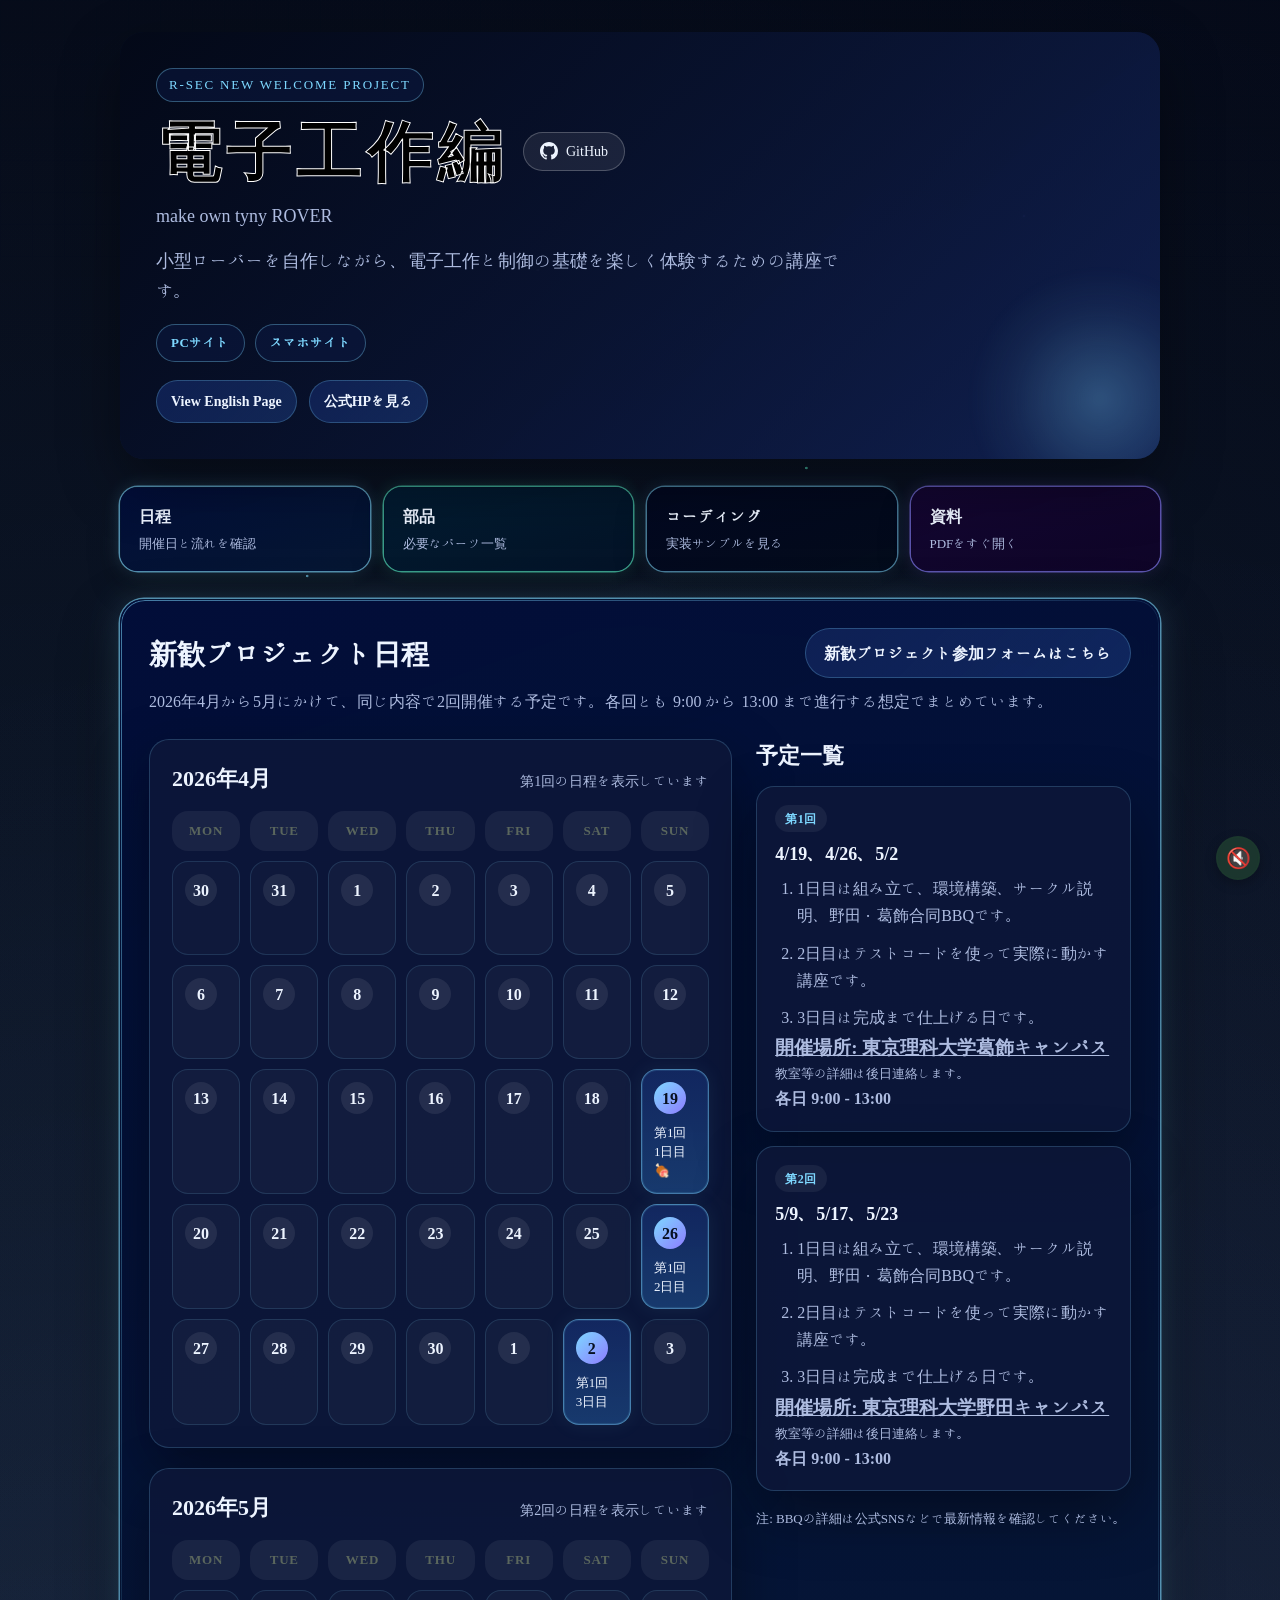
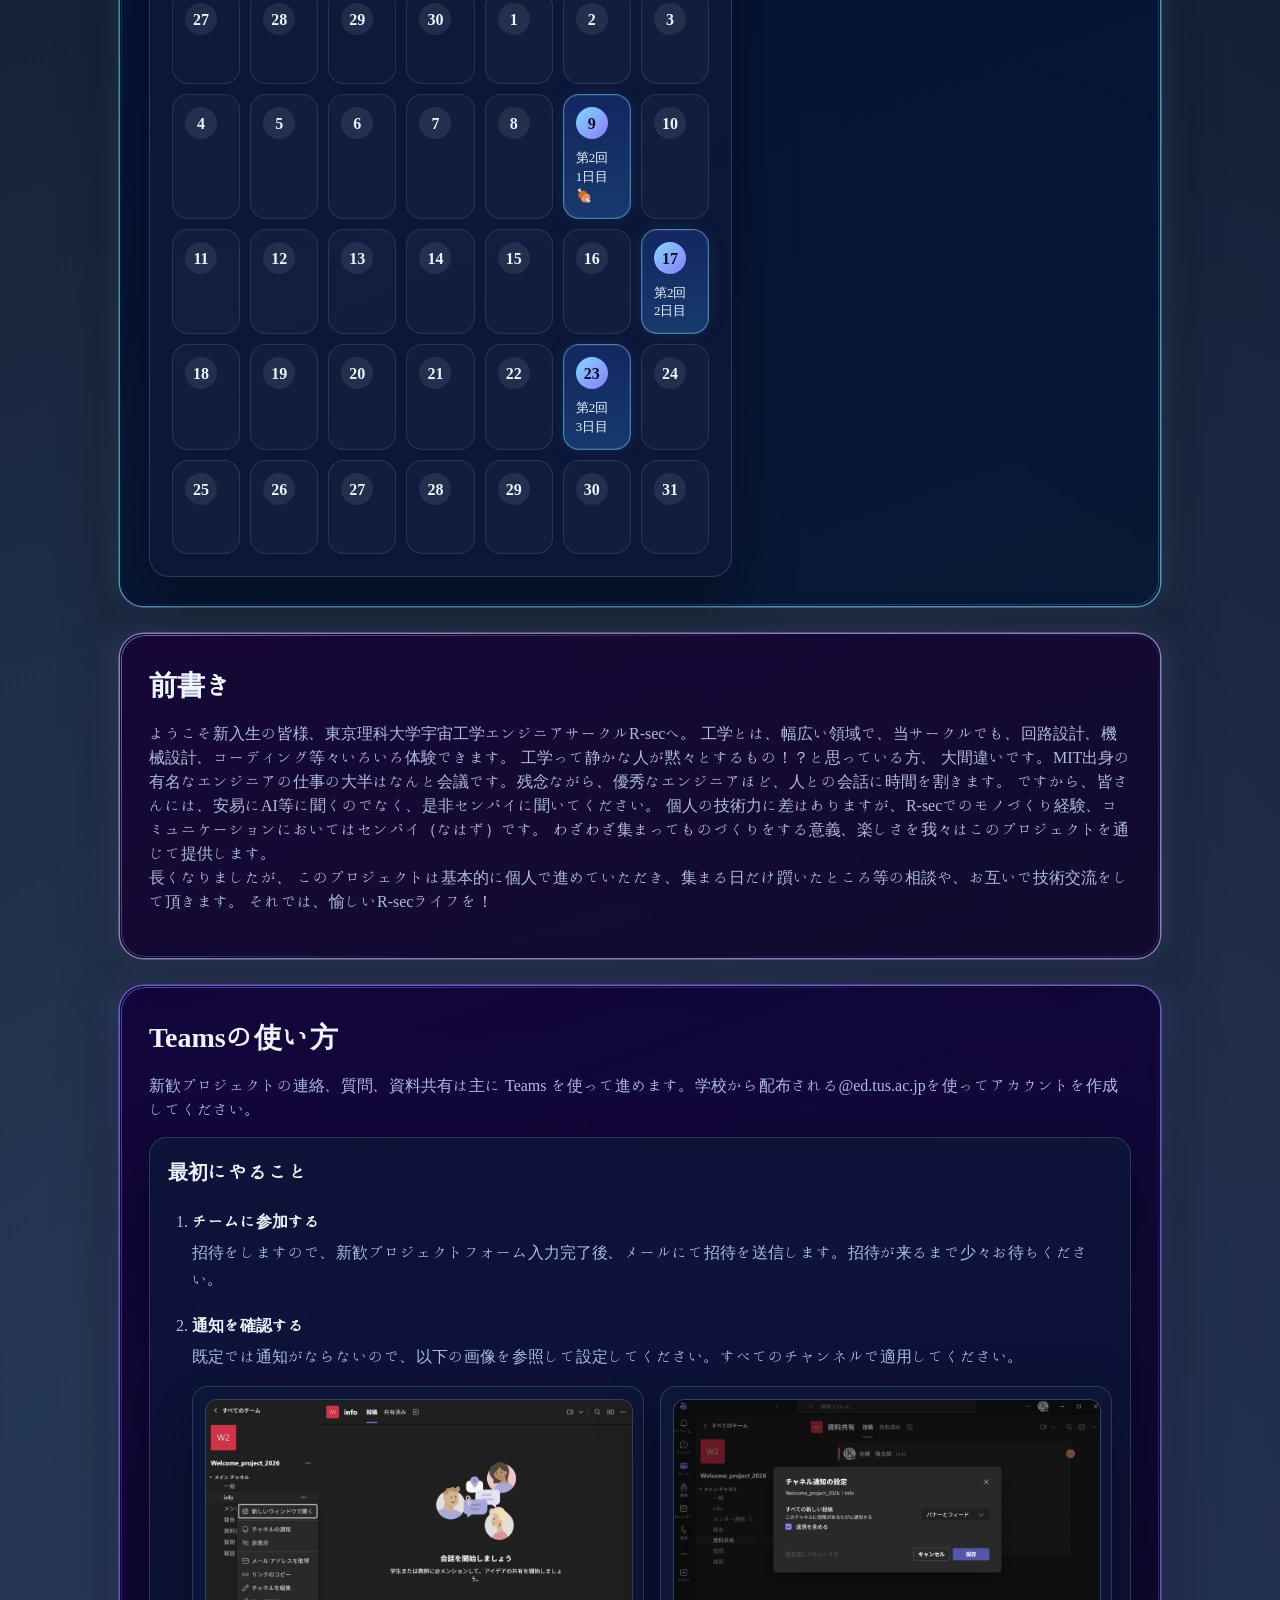
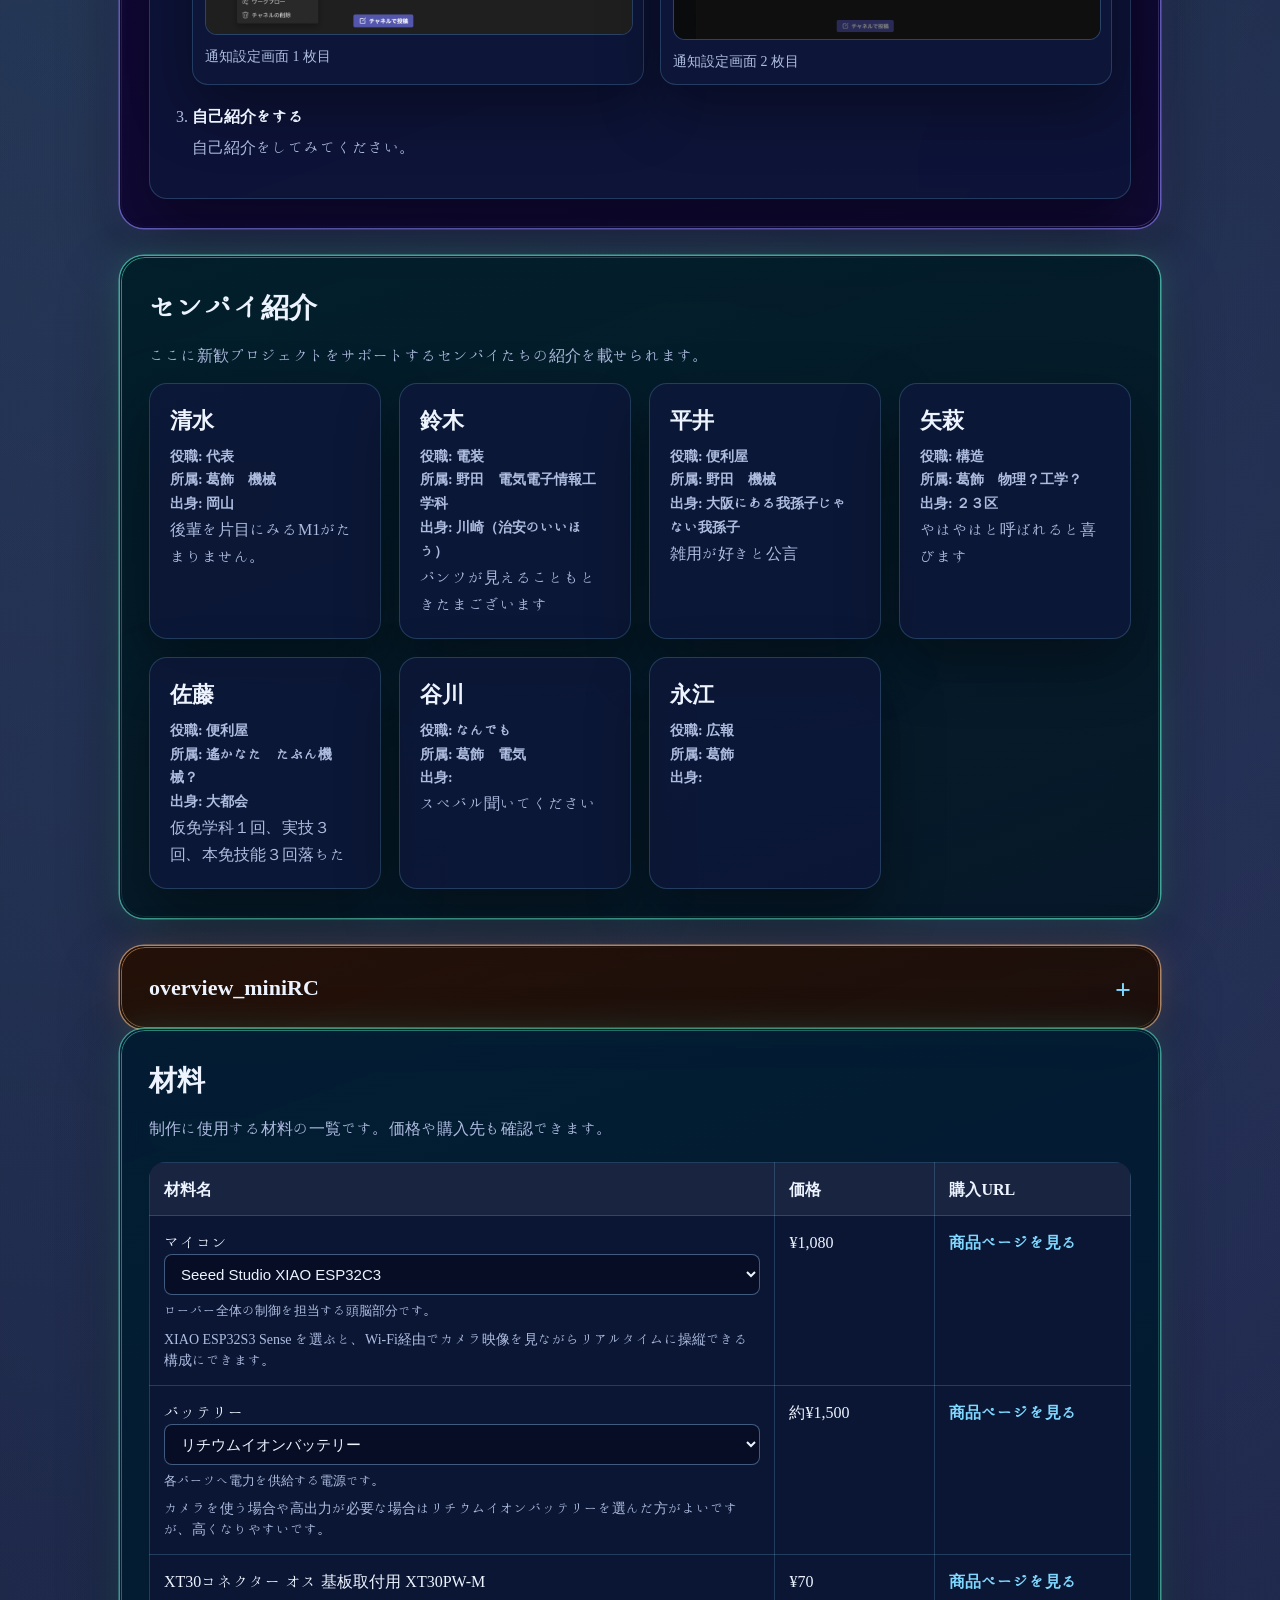
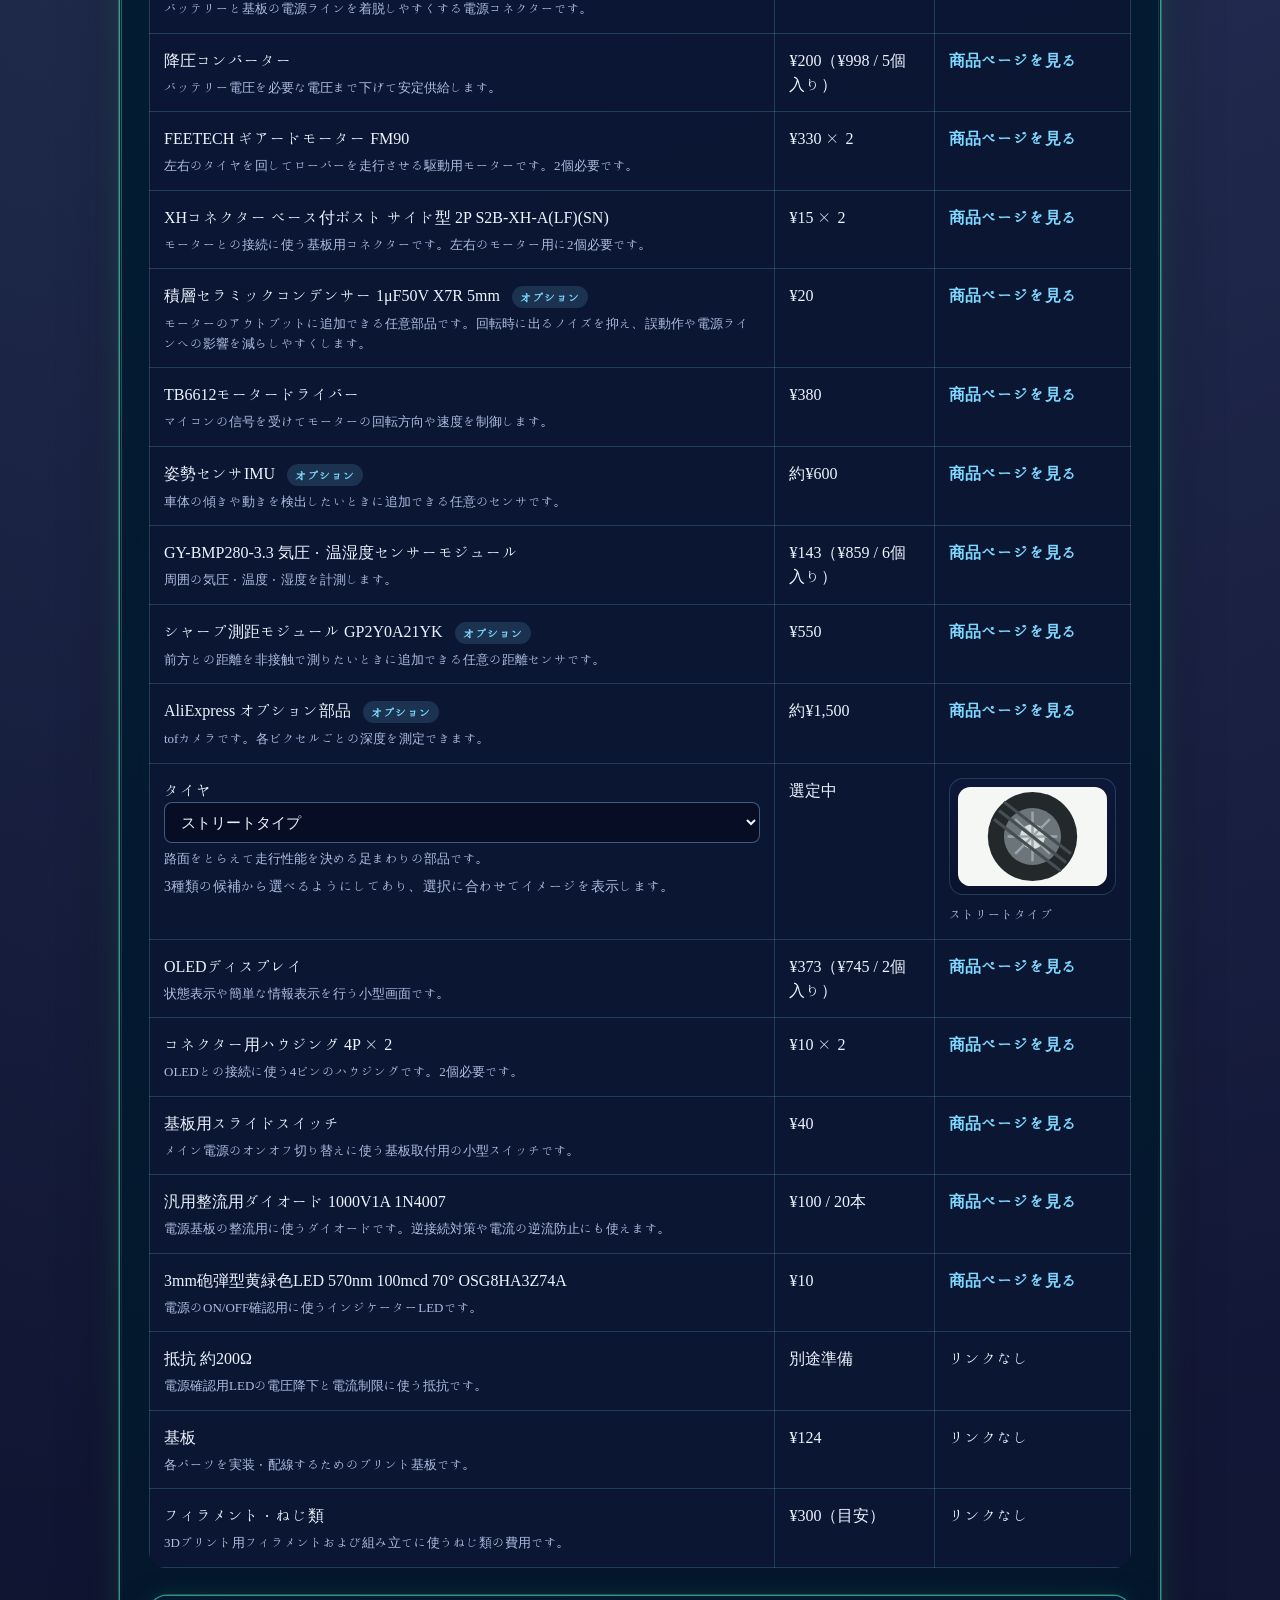
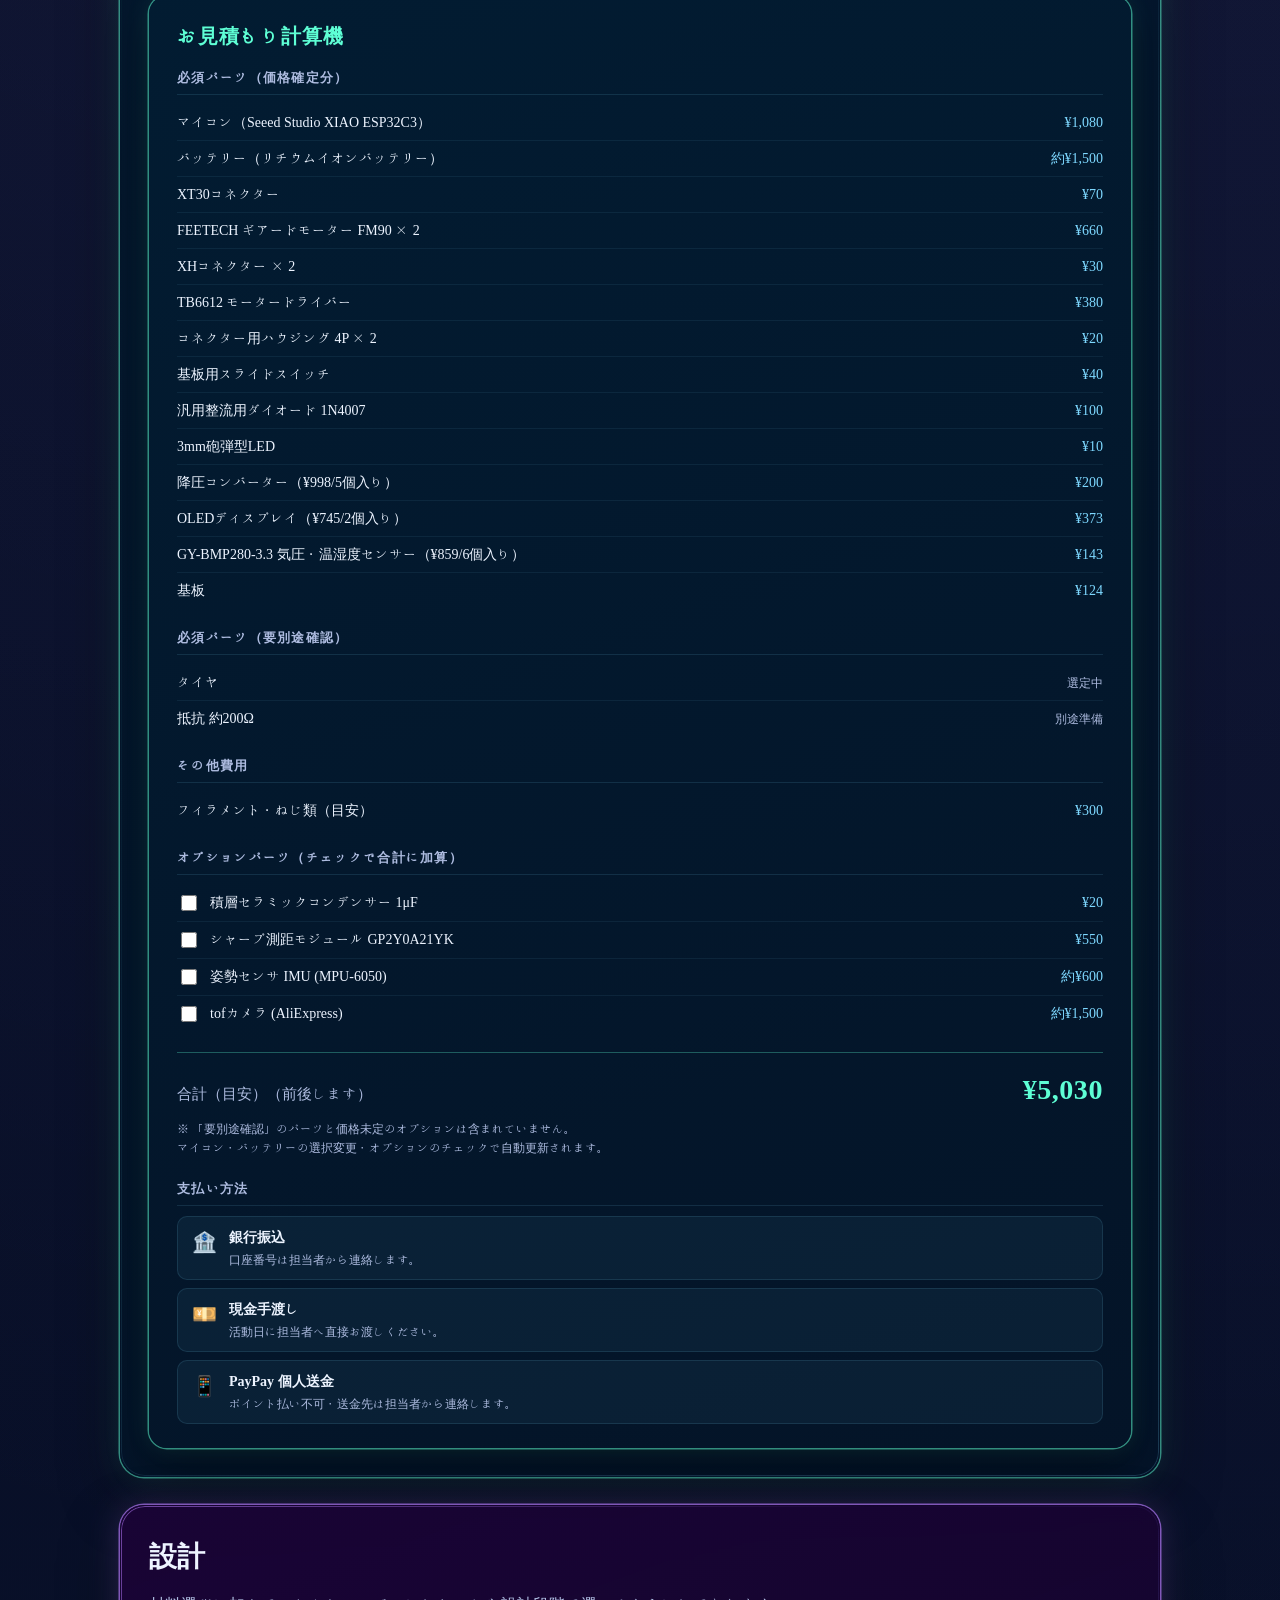
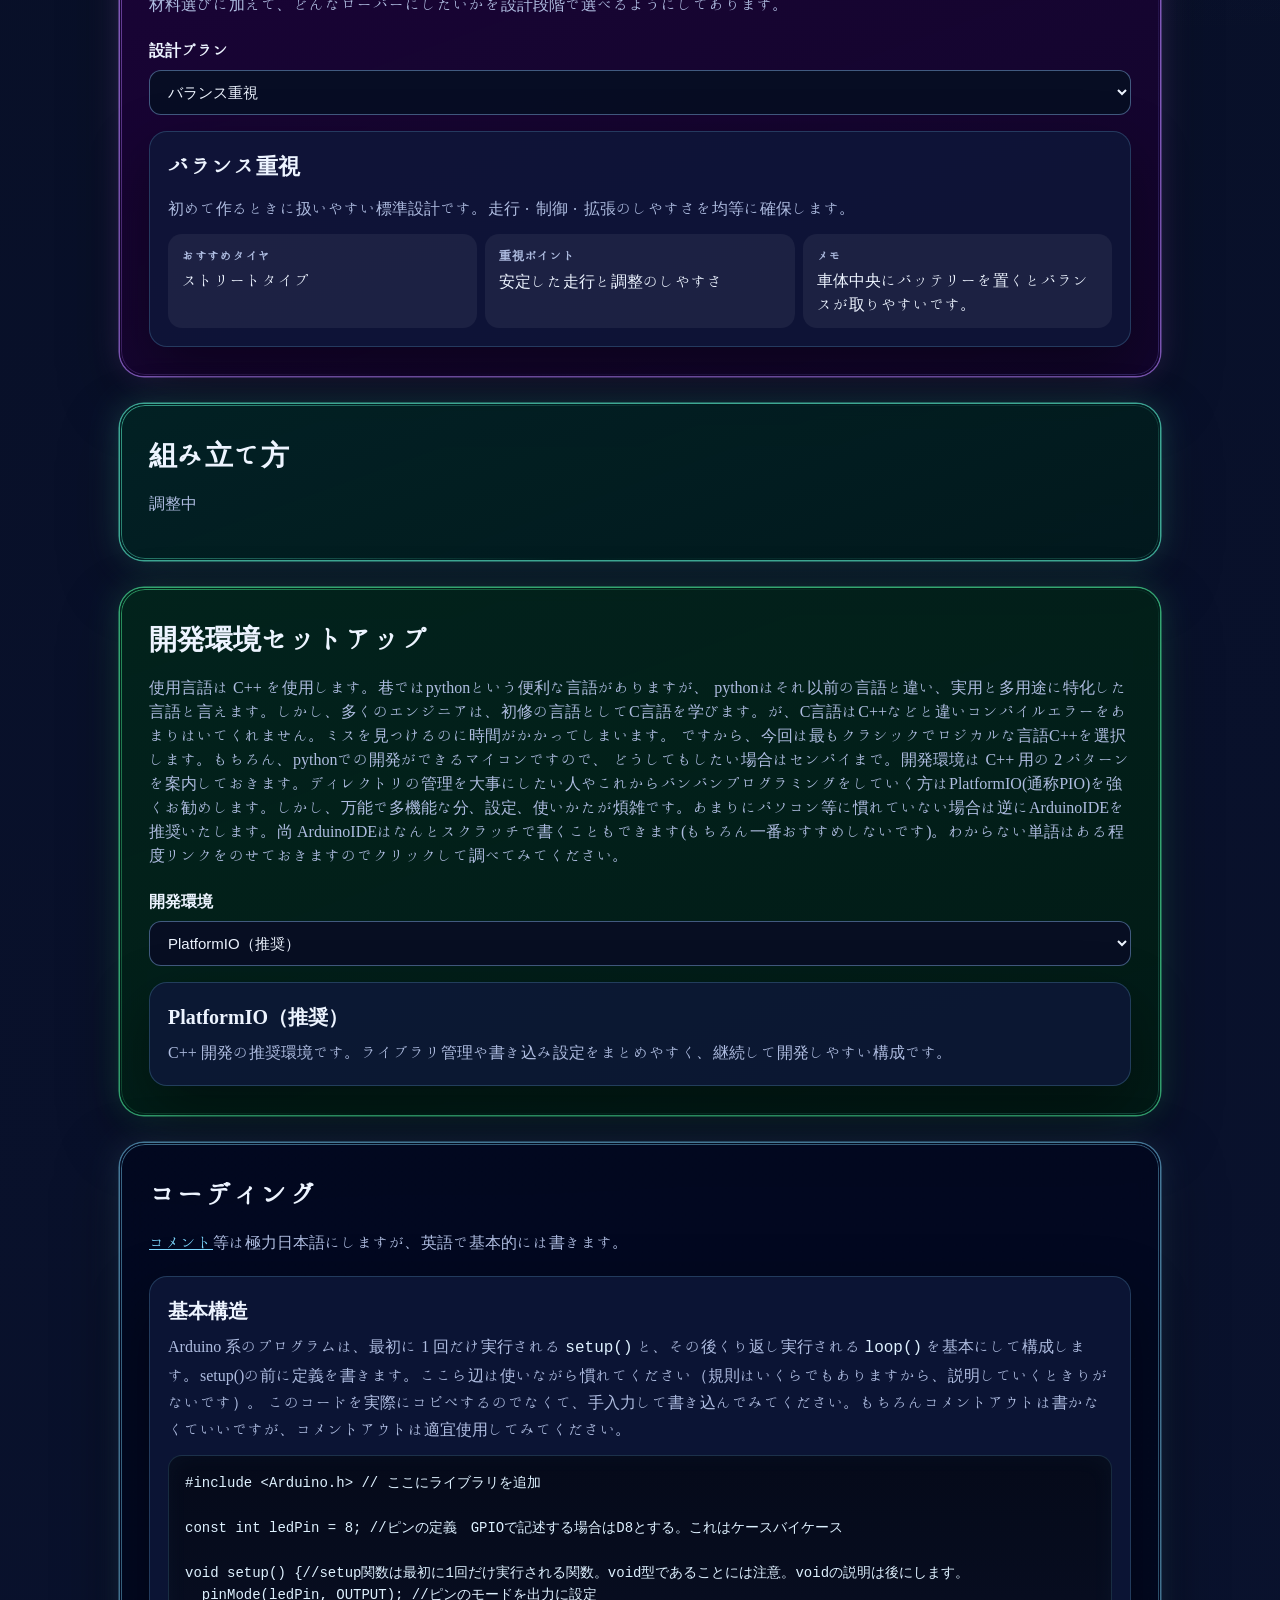
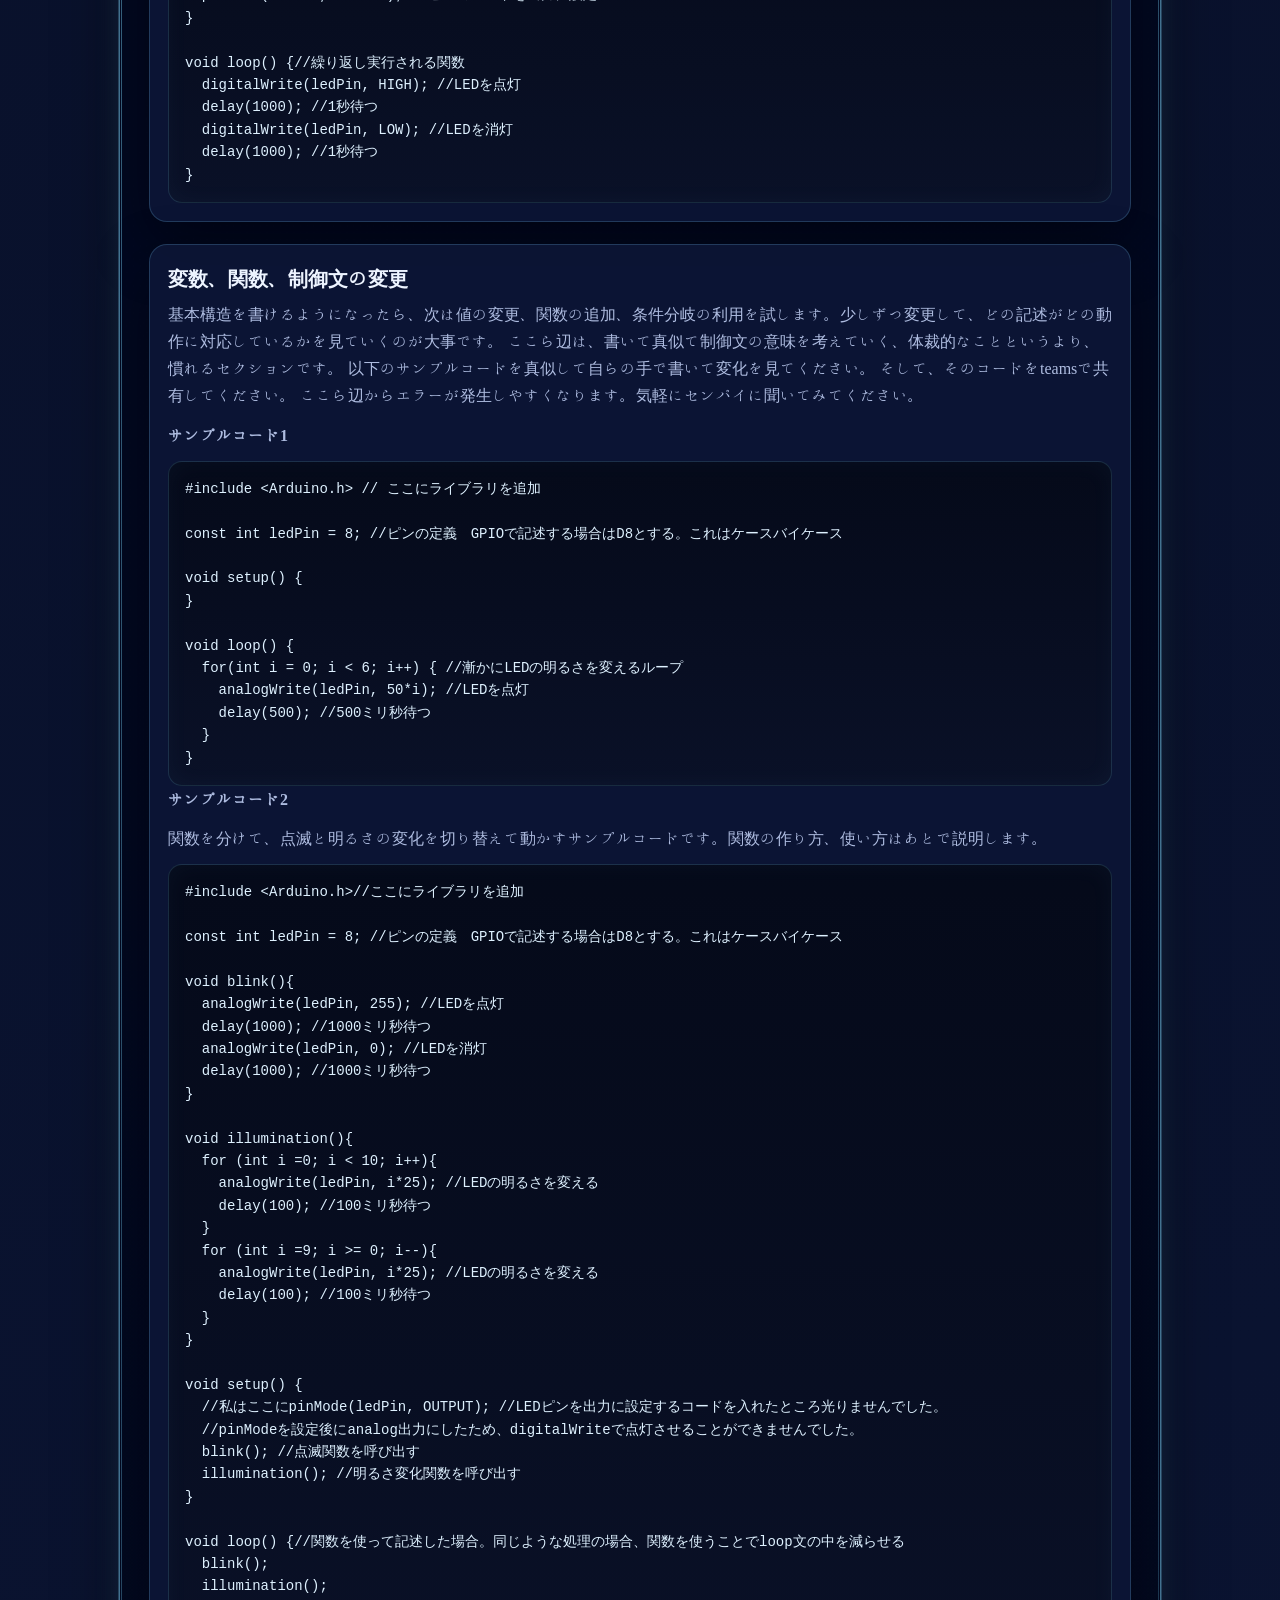
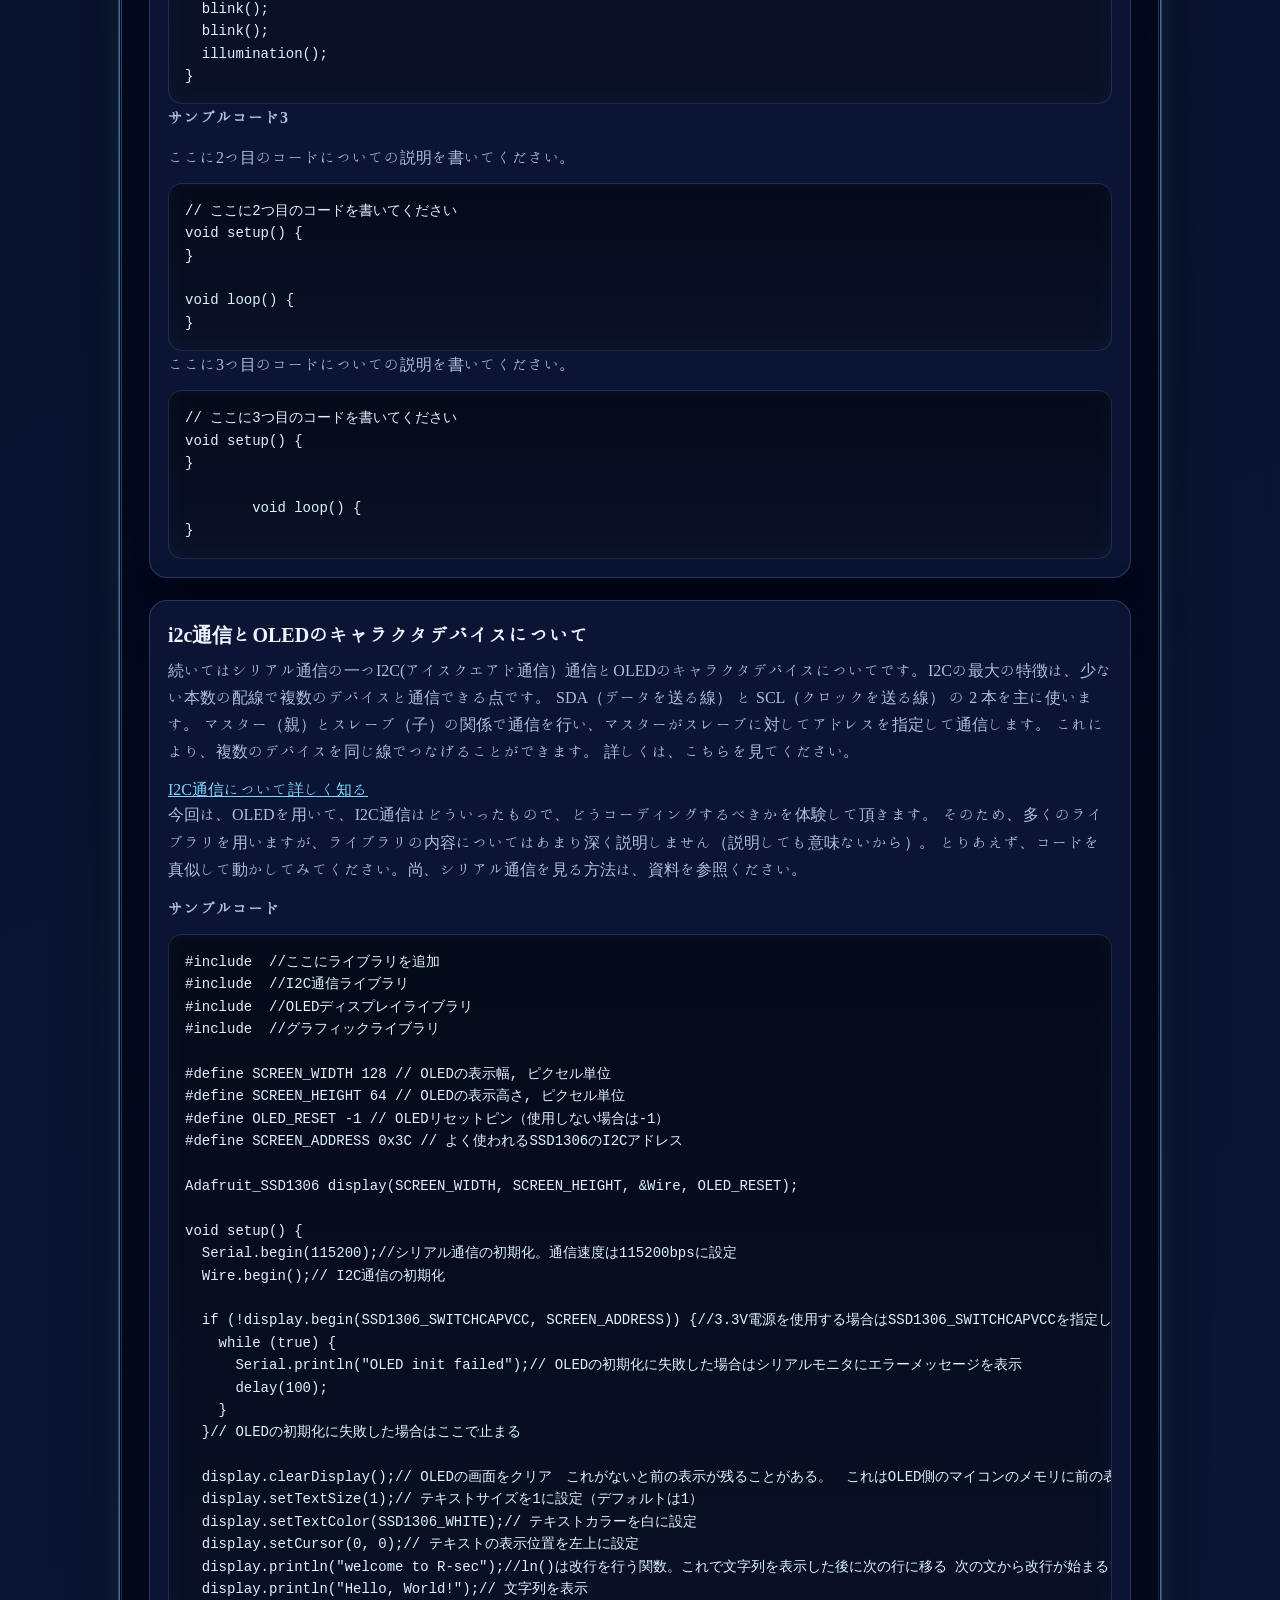
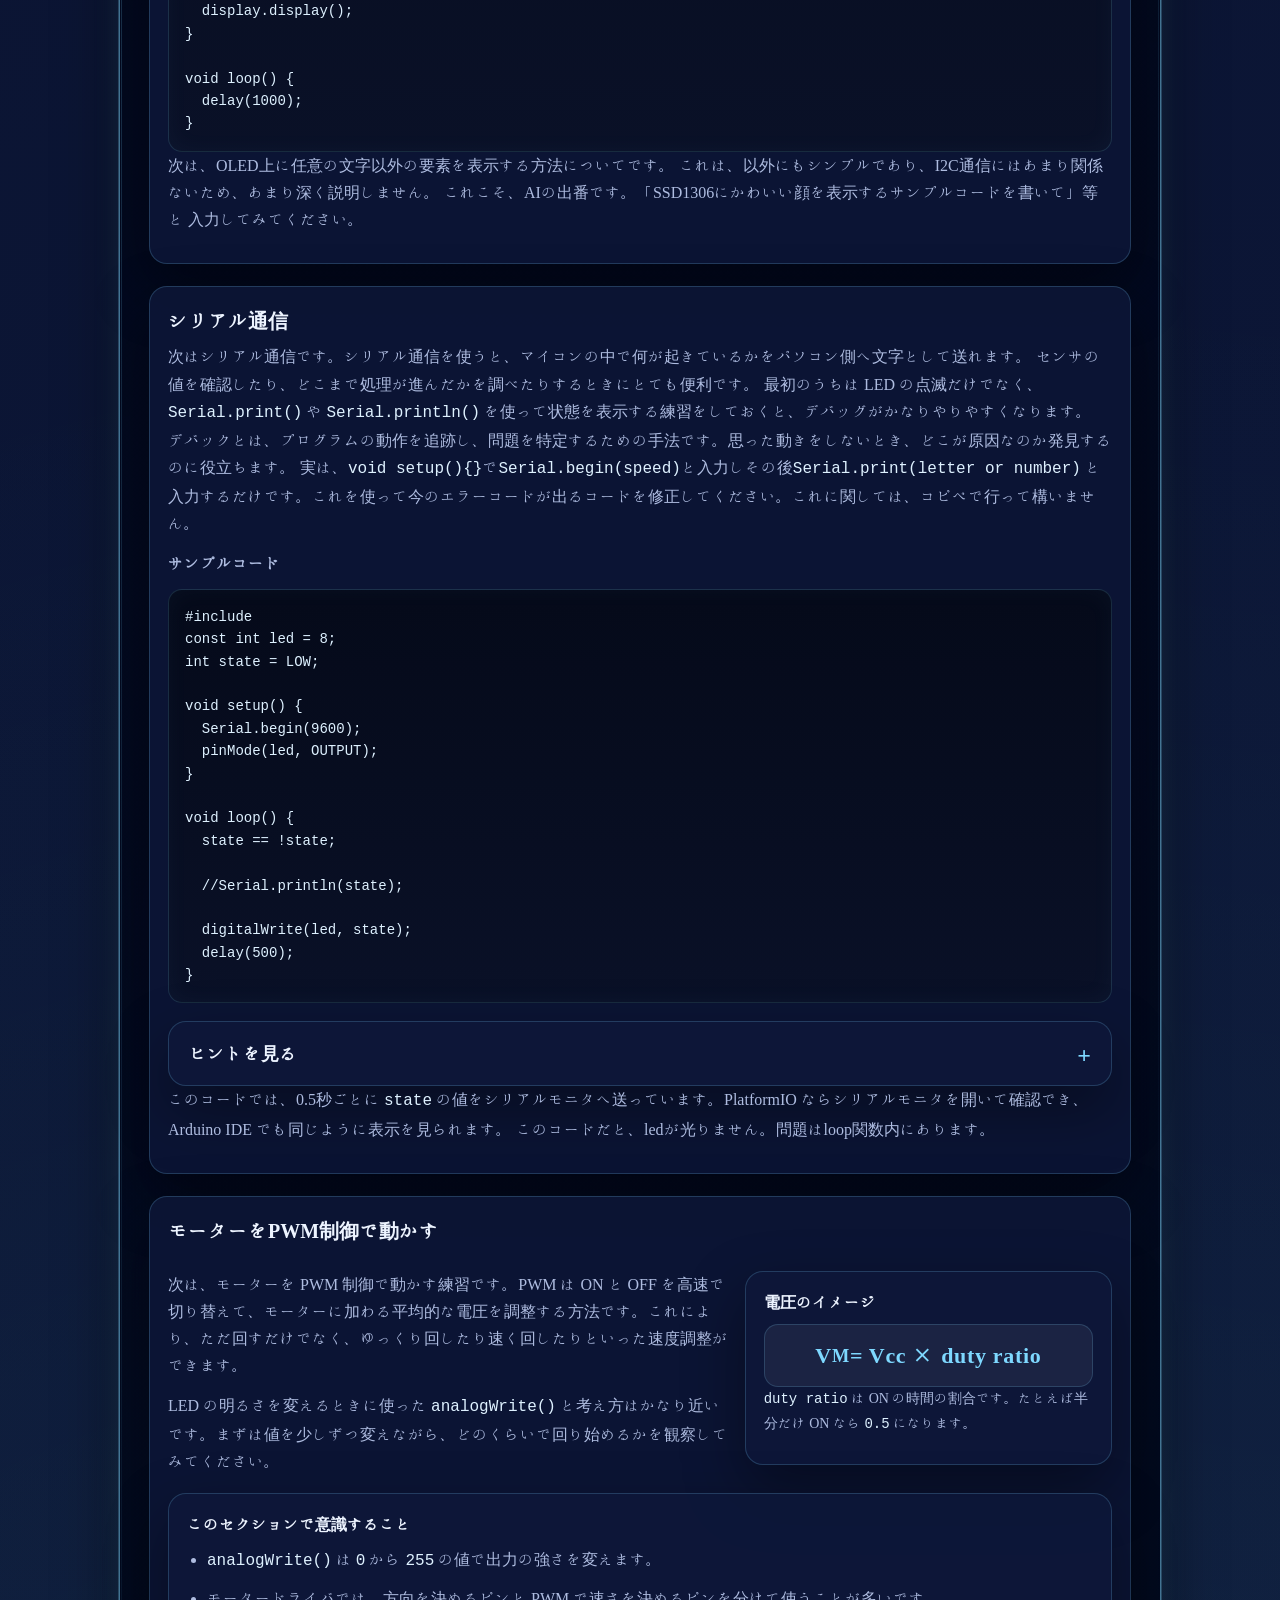
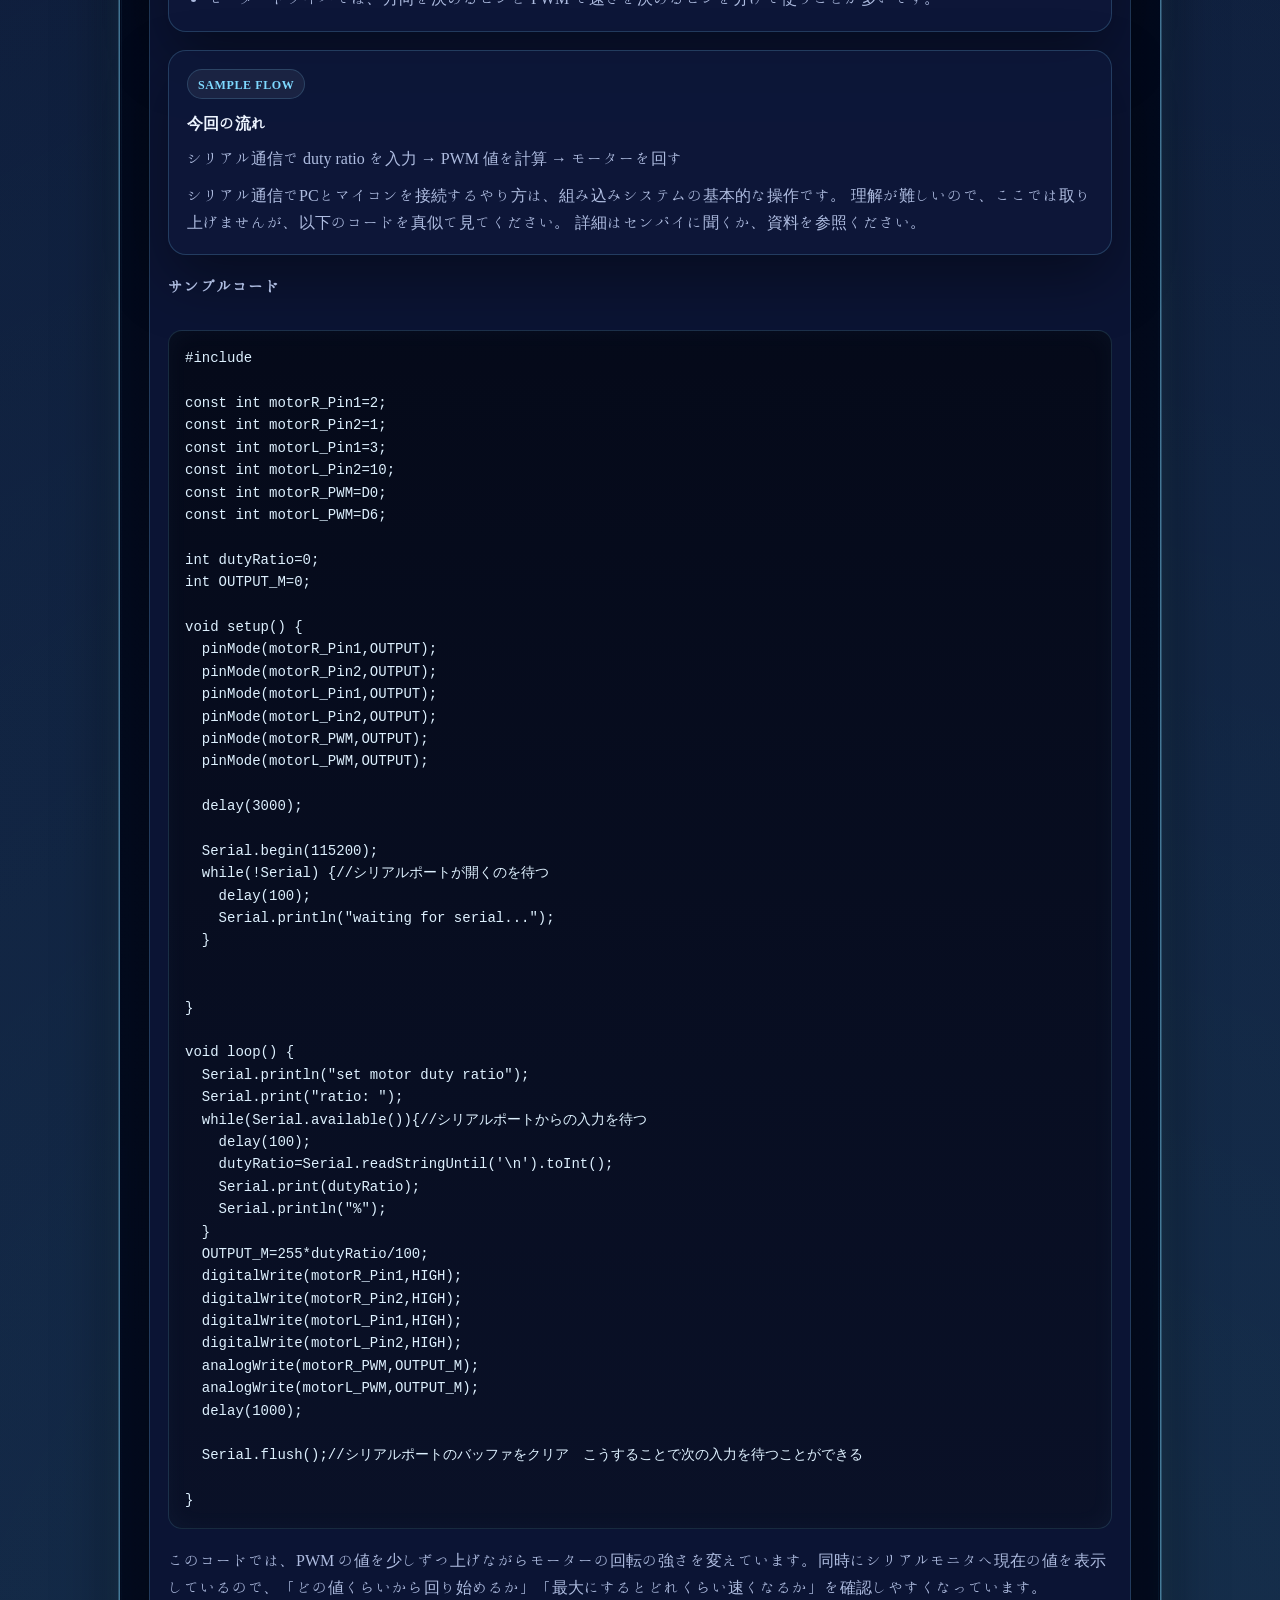
==== commit fda63ecd: "Add files via upload" ====
--- a/index.html
+++ b/index.html
@@ -947,6 +947,34 @@
       font-size: 15px;
       font-weight: 700;
       background: rgba(255, 255, 255, 0.82);
+    }
+
+    .download-btn {
+      display: inline-flex;
+      align-items: center;
+      gap: 8px;
+      margin-top: 16px;
+      padding: 12px 22px;
+      border: 1px solid rgba(28, 106, 82, 0.3);
+      border-radius: 999px;
+      color: #fff;
+      text-decoration: none;
+      font-size: 15px;
+      font-weight: 700;
+      background: linear-gradient(135deg, #1f7a58, #2ea87a);
+      box-shadow: 0 4px 14px rgba(31, 122, 88, 0.28);
+      transition: transform 0.18s ease, box-shadow 0.18s ease, background 0.18s ease;
+    }
+
+    .download-btn::before {
+      content: "↓";
+      font-size: 17px;
+    }
+
+    .download-btn:hover {
+      background: linear-gradient(135deg, #176649, #25966c);
+      transform: translateY(-2px);
+      box-shadow: 0 8px 22px rgba(31, 122, 88, 0.38);
     }
 
     .mobile-dock {
@@ -1869,7 +1897,7 @@
       </div>
       <div class="hero-link-row">
         <a class="language-link" href="index_en.html">View English Page</a>
-        <a class="language-link" href="https://masmaro.github.io/rsec/" target="_blank" rel="noopener noreferrer">公式HPを見る</a>
+        <a class="language-link" href="https://r-sec-pr.github.io/rsec/#contact" target="_blank" rel="noopener noreferrer">公式HPを見る</a>
       </div>
     </header>
 
@@ -2863,6 +2891,180 @@
         </details>
       </div>
 
+      <div class="coding-block">
+        <h3>RCカーの作成</h3>
+        <p>最後のステップです。BLE通信を使ってRCカーを操作します。BLEとは Bluetooth Low Energy の略で、低消費電力で短距離の通信ができる技術です。
+          Wi-fiやBluettoth Classicと比べて、消費電力が少ないため、バッテリー駆動のデバイスでよく使われます。
+          ただ、BLEは常時通信をしないことで、省電力を実現しているため、通信のタイミングや方法が少し特殊です。
+          ここでは、BLE通信の基本的な流れと、RCカーの操作に必要なコードの例を紹介します。
+          このセクションは、実装を目的としますので、コードの深い理解は必要としません。
+          とりあえず、コードを真似して動かしてみてください。
+          尚、リモコンは、Pythonで書いています。pythonのＰＣへの導入方法は、資料を参照ください。
+        </p>
+        <p><strong>ESP32 (XIAO) 側サンプルコード</strong></p>
+        <pre><code>#include &lt;Arduino.h&gt;
+#include &lt;BLEDevice.h&gt;
+#include &lt;BLEServer.h&gt;
+#include &lt;BLEUtils.h&gt;
+#include &lt;BLE2902.h&gt;
+
+//必ずGPIO指定。何故かこうしないとクラッシュする
+const int motorR_Pin1 = D2;// GPIO2
+const int motorR_Pin2 = D1;// GPIO1
+const int motorL_Pin1 = D3;// GPIO3
+const int motorL_Pin2 = D10;// GPIO10
+const int motorR_PWM = D0;// GPIO0
+const int motorL_PWM = D6;// GPIO6
+
+// Nordic UART Service (NUS) UUID — controller.py と同じ
+#define SERVICE_UUID "6E400001-B5A3-F393-E0A9-E50E24DCCA9E"  // サービスUUID (NUS) 重複してはならないため要設定がいる
+#define RX_UUID      "6E400002-B5A3-F393-E0A9-E50E24DCCA9E"  // Python → ESP32
+#define TX_UUID      "6E400003-B5A3-F393-E0A9-E50E24DCCA9E"  // ESP32 → Python
+
+BLECharacteristic* pTxCharacteristic = nullptr;// BLE通知用グローバル変数
+
+// モーター制御
+int gSpeed = 153;       // 現在の速度 (0-255)、デフォルト153
+String gCmd  = "STOP";  // 現在実行中のコマンド
+
+// モーター制御関数。speedの正負で回転方向を制御し、絶対値で速度を制御します。
+void setMotor(int pin1, int pin2, int pwmPin, int speed) {
+  if (speed &gt; 0) {
+    digitalWrite(pin1, HIGH);
+    digitalWrite(pin2, LOW);
+  } else if (speed &lt; 0) {
+    digitalWrite(pin1, LOW);
+    digitalWrite(pin2, HIGH);
+  } else {
+    digitalWrite(pin1, LOW);
+    digitalWrite(pin2, LOW);
+  }
+  analogWrite(pwmPin, abs(speed));
+}
+
+// 左右のモーターを同時に制御する関数
+void driveMotors(int left, int right) {
+  setMotor(motorL_Pin1, motorL_Pin2, motorL_PWM, left);
+  setMotor(motorR_Pin1, motorR_Pin2, motorR_PWM, right);
+}
+
+// 現在の gCmd を gSpeed で再適用する（速度変更時に即時反映）
+void applyCmd() {
+  if      (gCmd == "FORWARD") driveMotors( gSpeed,  gSpeed);
+  else if (gCmd == "BACK")    driveMotors(-gSpeed, -gSpeed);
+  else if (gCmd == "LEFT")    driveMotors(-gSpeed,  gSpeed);
+  else if (gCmd == "RIGHT")   driveMotors( gSpeed, -gSpeed);
+  else                        driveMotors(0, 0);
+}
+
+// Python へ文字列を通知送信
+void sendNotify(const char* msg) {
+  if (pTxCharacteristic == nullptr) return;
+  pTxCharacteristic-&gt;setValue((uint8_t*)msg, strlen(msg));
+  pTxCharacteristic-&gt;notify();
+}
+
+// BLE書き込みコールバック (Python → ESP32)
+// コマンド例: "FORWARD", "BACK", "LEFT", "RIGHT", "STOP"
+class RxCallbacks : public BLECharacteristicCallbacks {
+  void onWrite(BLECharacteristic* pCharacteristic) override {
+    std::string raw = pCharacteristic-&gt;getValue();
+    if (raw.empty()) return;
+
+    // 末尾の改行・スペースを除去
+    while (!raw.empty() &amp;&amp; (raw.back() == '\n' || raw.back() == '\r' || raw.back() == ' ')) {
+      raw.pop_back();
+    }
+
+    String cmd = String(raw.c_str());
+    cmd.trim();
+    Serial.printf("BLE command: %s\n", cmd.c_str());
+
+    if (cmd == "FORWARD" || cmd == "BACK" || cmd == "LEFT" || cmd == "RIGHT") {
+      gCmd = cmd;
+      applyCmd();
+      sendNotify(("OK " + cmd).c_str());
+    } else if (cmd == "STOP") {
+      gCmd = "STOP";
+      driveMotors(0, 0);
+      sendNotify("OK STOP");
+    } else if (cmd.startsWith("SPEED:")) {
+      int pct = cmd.substring(6).toInt();           // 0-100 %
+      pct = constrain(pct, 0, 100);
+      gSpeed = (int)(pct * 255L / 100);             // map to 0-255 for analogWrite
+      applyCmd();                                   // 走行中なら即反映
+      sendNotify(("OK SPEED:" + String(pct)).c_str());
+    } else if (cmd == "STATUS") {
+      int pct = (int)(gSpeed * 100L / 255);
+      sendNotify(("STATUS cmd:" + gCmd + " speed:" + String(pct) + "%").c_str());
+    } else {
+      Serial.printf("Unknown command: %s\n", cmd.c_str());
+      sendNotify("ERR UNKNOWN");
+    }
+  }
+};
+
+class ServerCallbacks : public BLEServerCallbacks {
+  void onConnect(BLEServer* pServer) override {
+    Serial.println("BLE connected");
+  }
+  void onDisconnect(BLEServer* pServer) override {
+    Serial.println("BLE disconnected — restarting advertising");
+    driveMotors(0, 0);  // 切断時はモーター停止
+    BLEDevice::getAdvertising()-&gt;start();
+  }
+};
+
+void setup() {
+  pinMode(motorR_Pin1, OUTPUT);
+  pinMode(motorR_Pin2, OUTPUT);
+  pinMode(motorL_Pin1, OUTPUT);
+  pinMode(motorL_Pin2, OUTPUT);
+  pinMode(motorR_PWM, OUTPUT);
+  pinMode(motorL_PWM, OUTPUT);
+
+  driveMotors(0, 0);  // 起動時は停止
+
+  Serial.begin(115200);
+
+  // BLE初期化
+  BLEDevice::init("mini_RC_OLED");
+
+  BLEServer* pServer = BLEDevice::createServer();
+  pServer-&gt;setCallbacks(new ServerCallbacks());
+
+  BLEService* pService = pServer-&gt;createService(SERVICE_UUID);
+
+  // RX: Python → ESP32 (書き込み)
+  BLECharacteristic* pRxCharacteristic = pService-&gt;createCharacteristic(
+    RX_UUID,
+    BLECharacteristic::PROPERTY_WRITE
+  );
+  pRxCharacteristic-&gt;setCallbacks(new RxCallbacks());
+
+  // TX: ESP32 → Python (通知)
+  pTxCharacteristic = pService-&gt;createCharacteristic(
+    TX_UUID,
+    BLECharacteristic::PROPERTY_NOTIFY
+  );
+  pTxCharacteristic-&gt;addDescriptor(new BLE2902());
+
+  pService-&gt;start();
+
+  BLEAdvertising* pAdvertising = BLEDevice::getAdvertising();
+  pAdvertising-&gt;addServiceUUID(SERVICE_UUID);
+  pAdvertising-&gt;setScanResponse(true);
+  pAdvertising-&gt;start();
+
+  Serial.println("BLE started. Device: mini_RC_OLED");
+}
+
+void loop() {
+  delay(10);
+}</code></pre>
+        <a class="download-btn" href="controller.py" download="controller.py">コントローラー (controller.py) をダウンロード</a>
+      </div>
+
       <details class="coding-column">
         <summary>コラム: 変数・関数の命名規則</summary>
         <div class="coding-column-body">
@@ -2870,6 +3072,20 @@
           <p>このページでは、変数は <code>ledPin</code> や <code>motorSpeed</code> のような lowerCamelCase を基本にし、関数も <code>readSensor()</code> や <code>updateMotor()</code> のように動作が分かる名前をおすすめします。</p>
           <p>一方で、<code>a</code> や <code>tmp</code> のような意味が伝わりにくい名前は、あとで読み返したときに困りやすいです。自分以外の人が見ても分かる名前を意識しておくと、修正もかなり楽になります。
           前書きでも述べましたが、コーディングはチームで行う場合がほとんどです。おすすめの書として、オライリー社出版の「リーダブルコード」をおすすめします。</p>
+        </div>
+      </details>
+
+      <details class="coding-column">
+        <summary>コラム: ポインタ</summary>
+        <div class="coding-column-body">
+          <p>（内容は後で記述します）</p>
+        </div>
+      </details>
+
+      <details class="coding-column">
+        <summary>コラム: 文字列</summary>
+        <div class="coding-column-body">
+          <p>（内容は後で記述します）</p>
         </div>
       </details>
     </section>
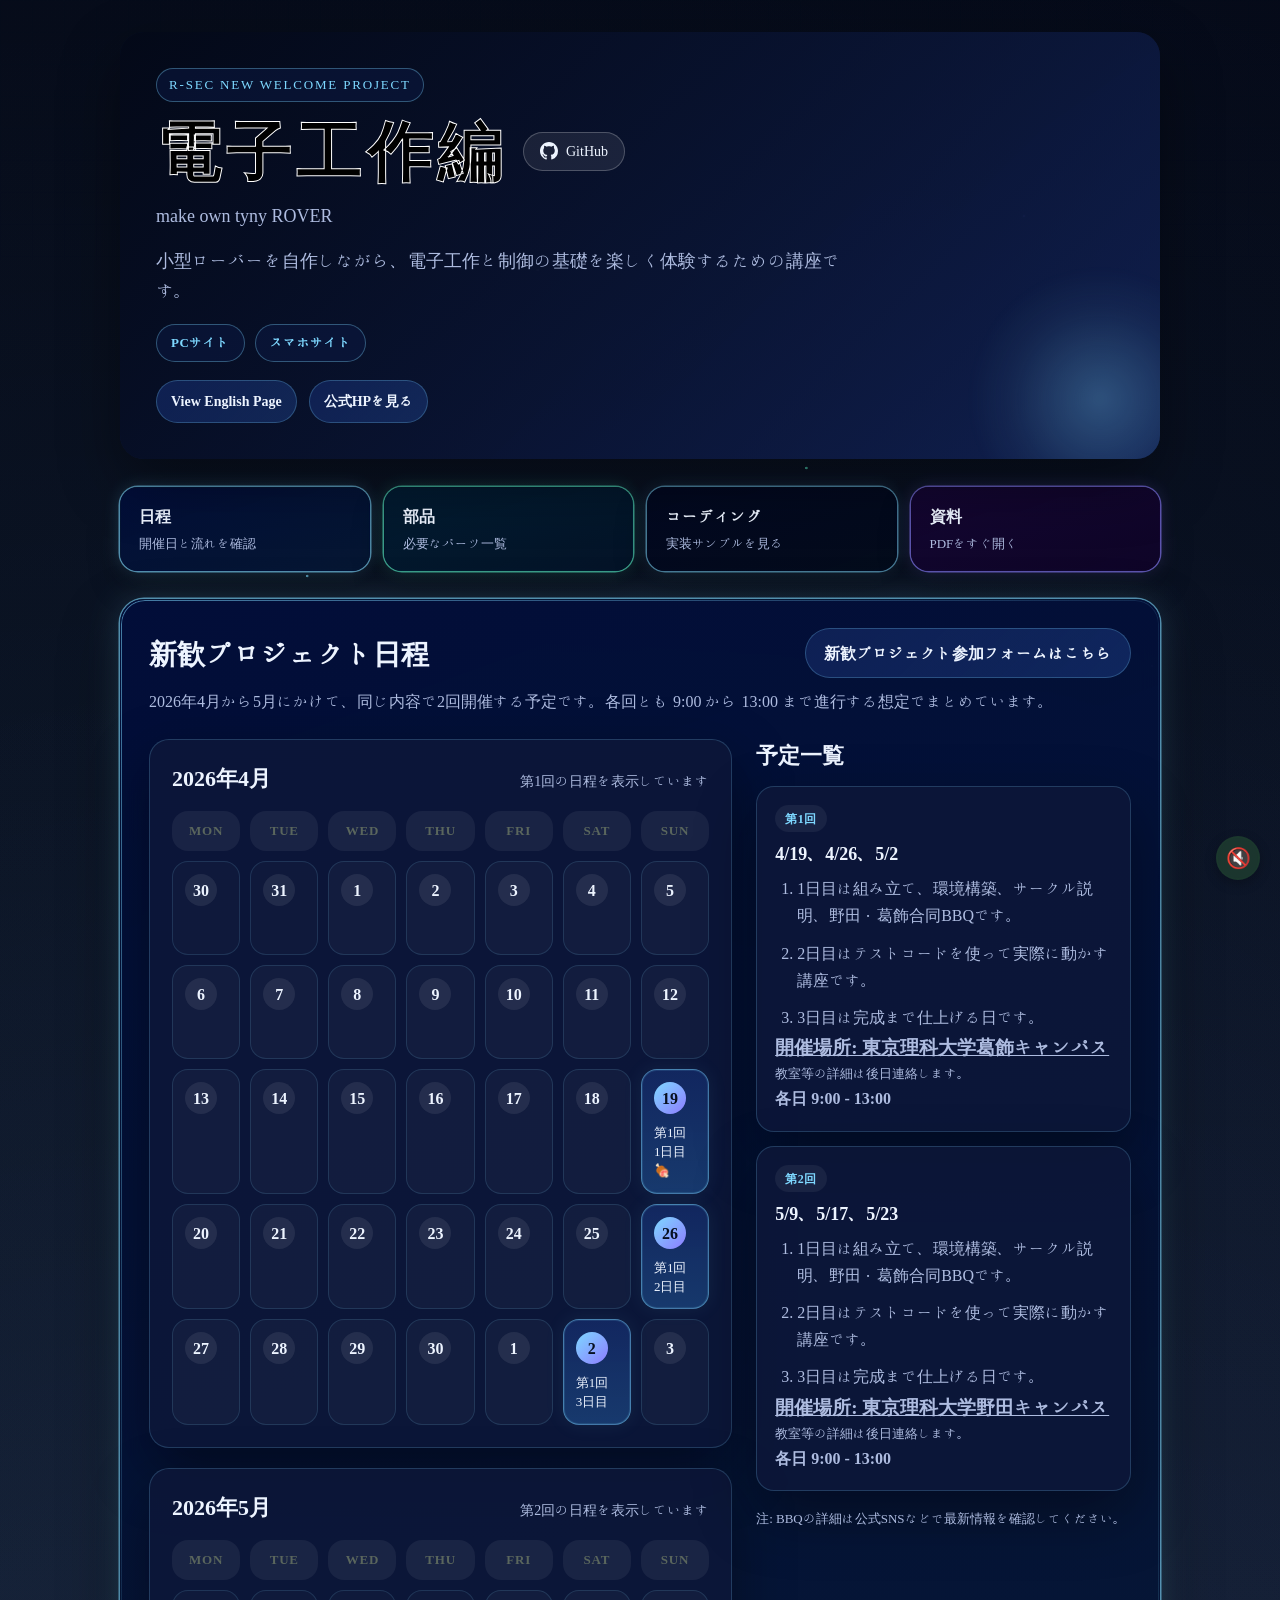
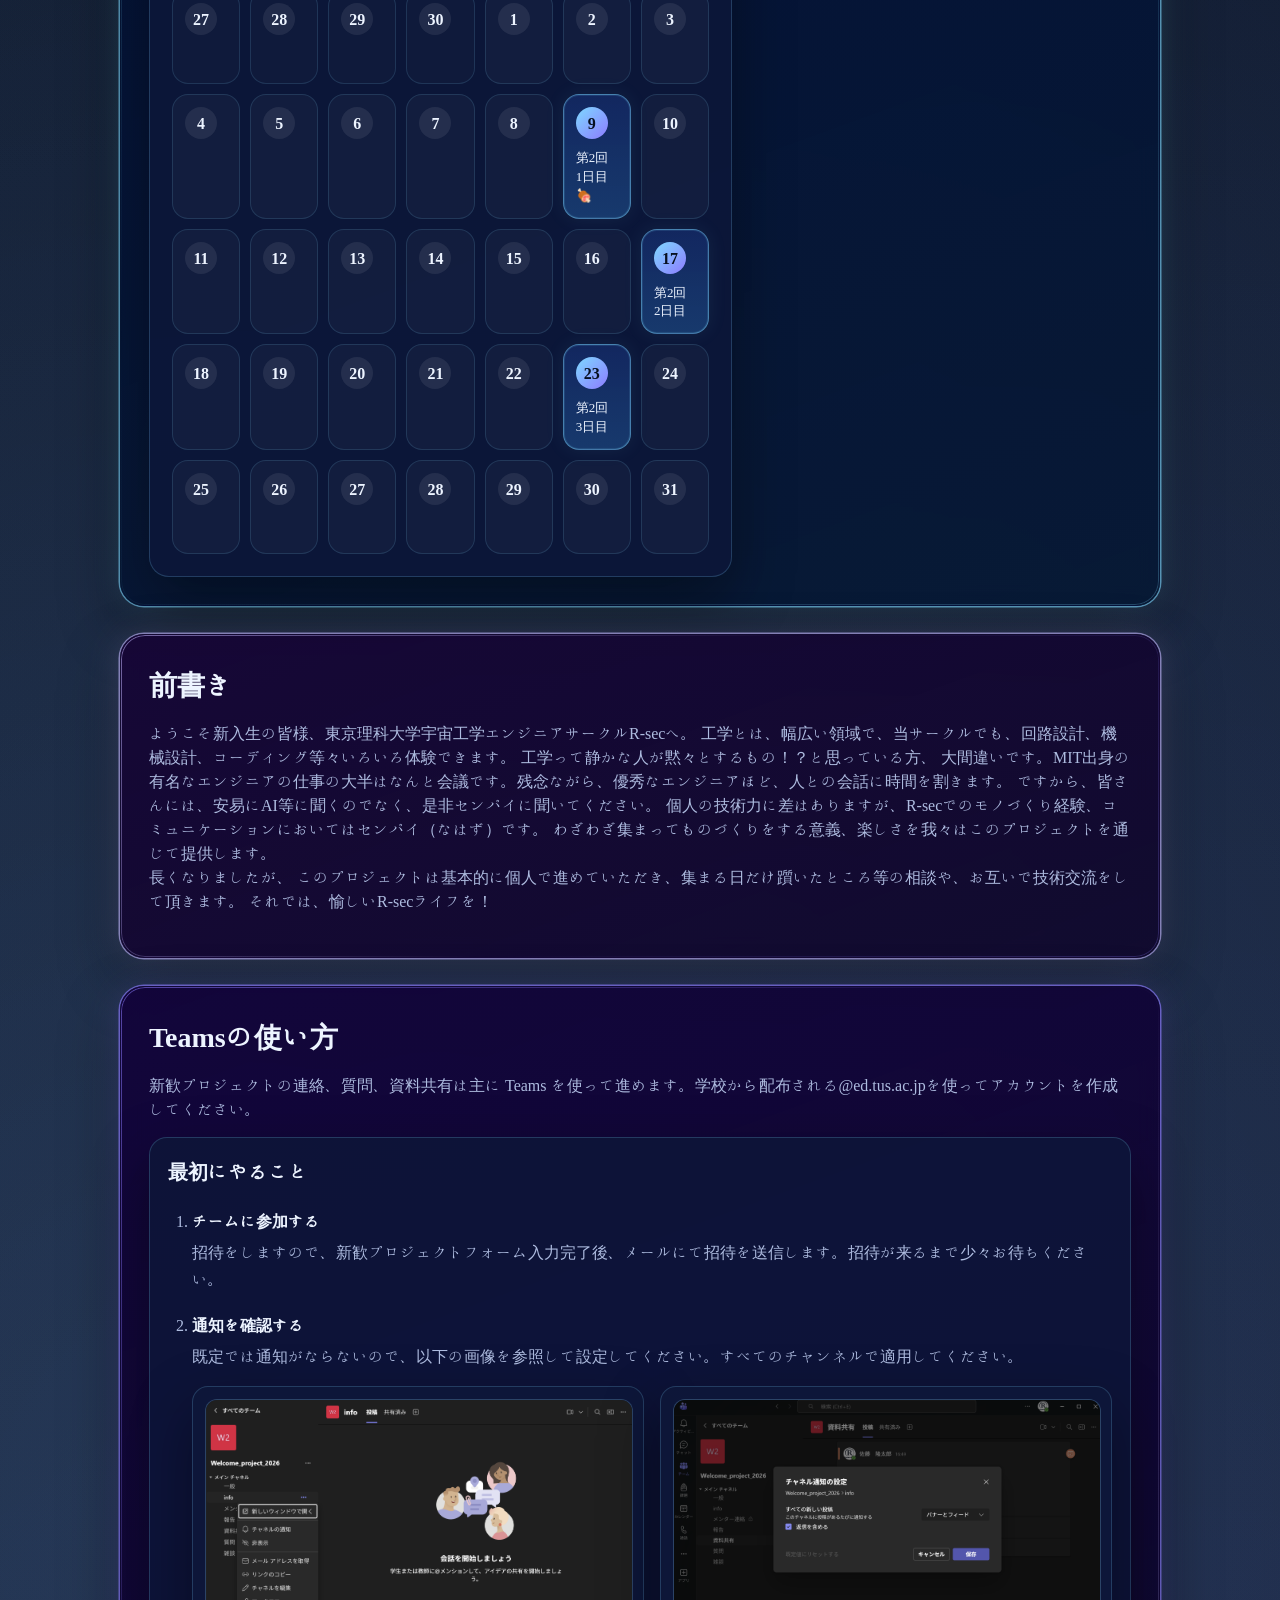
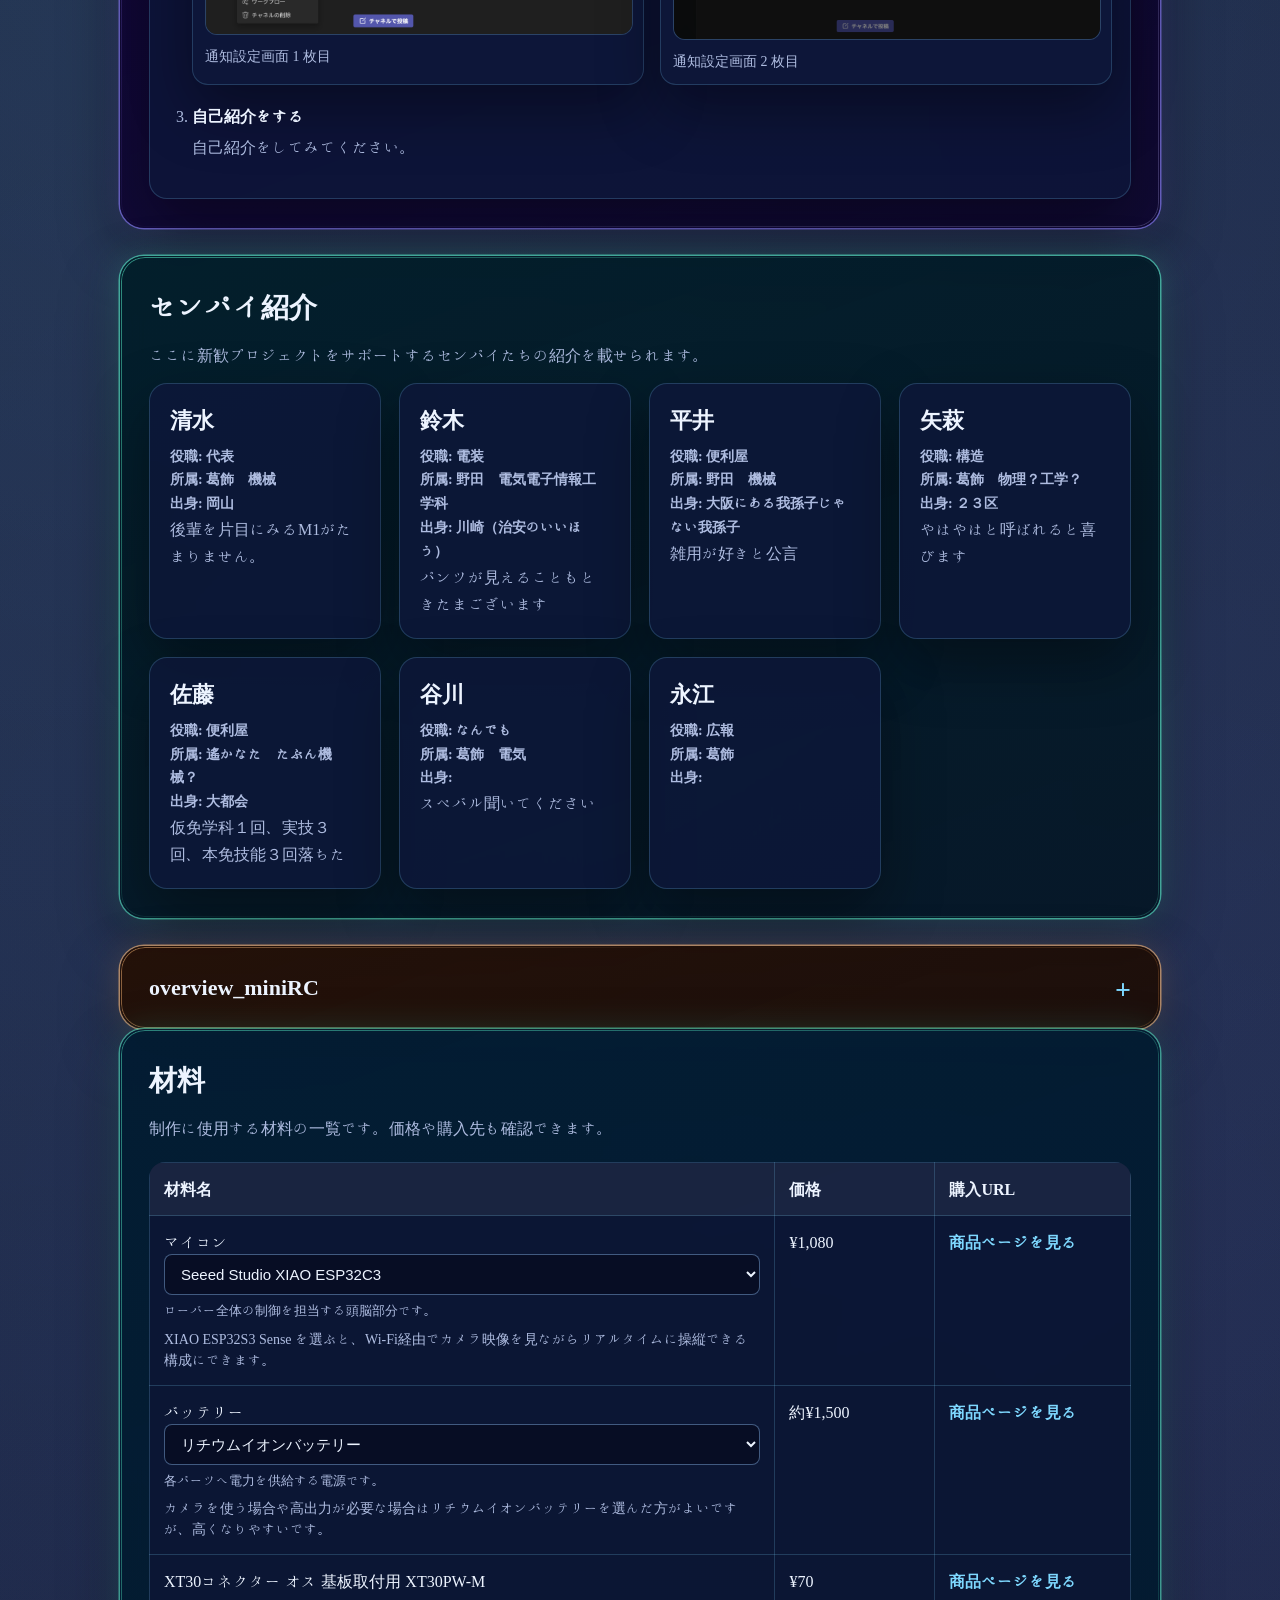
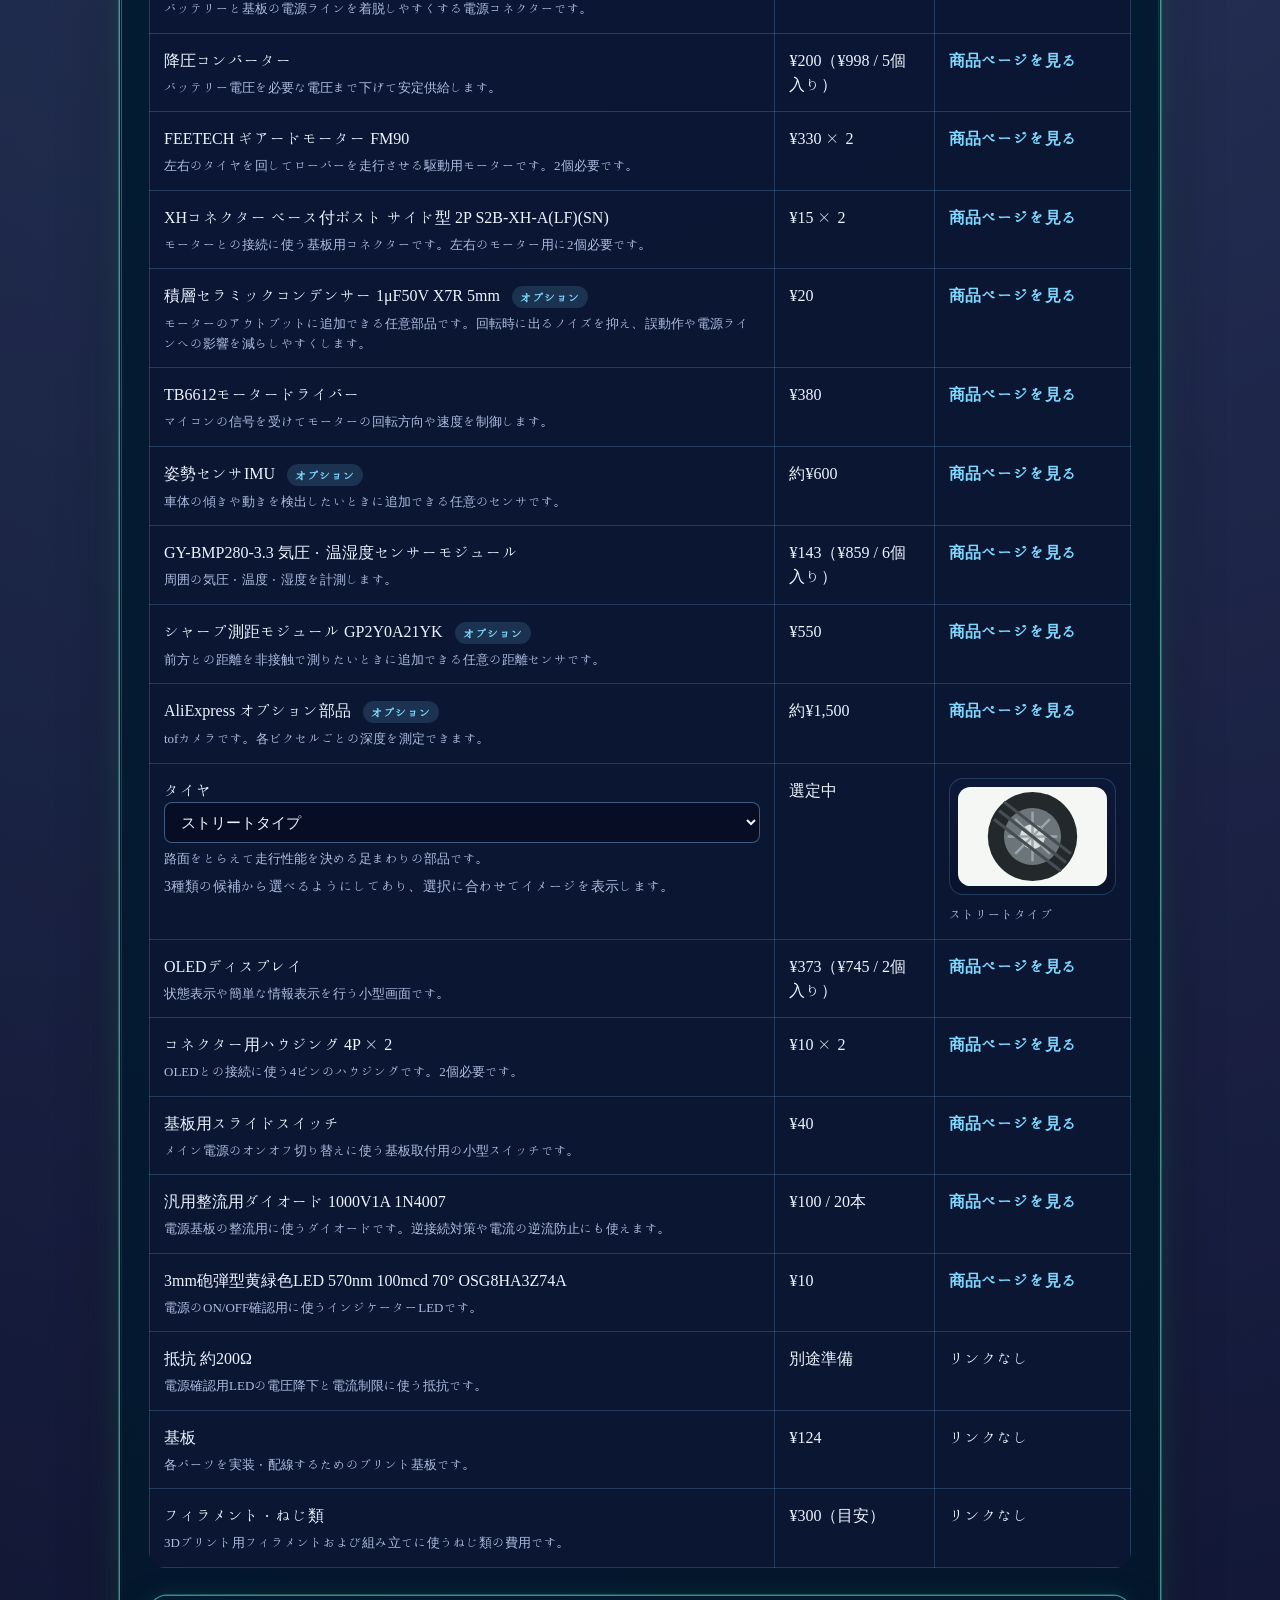
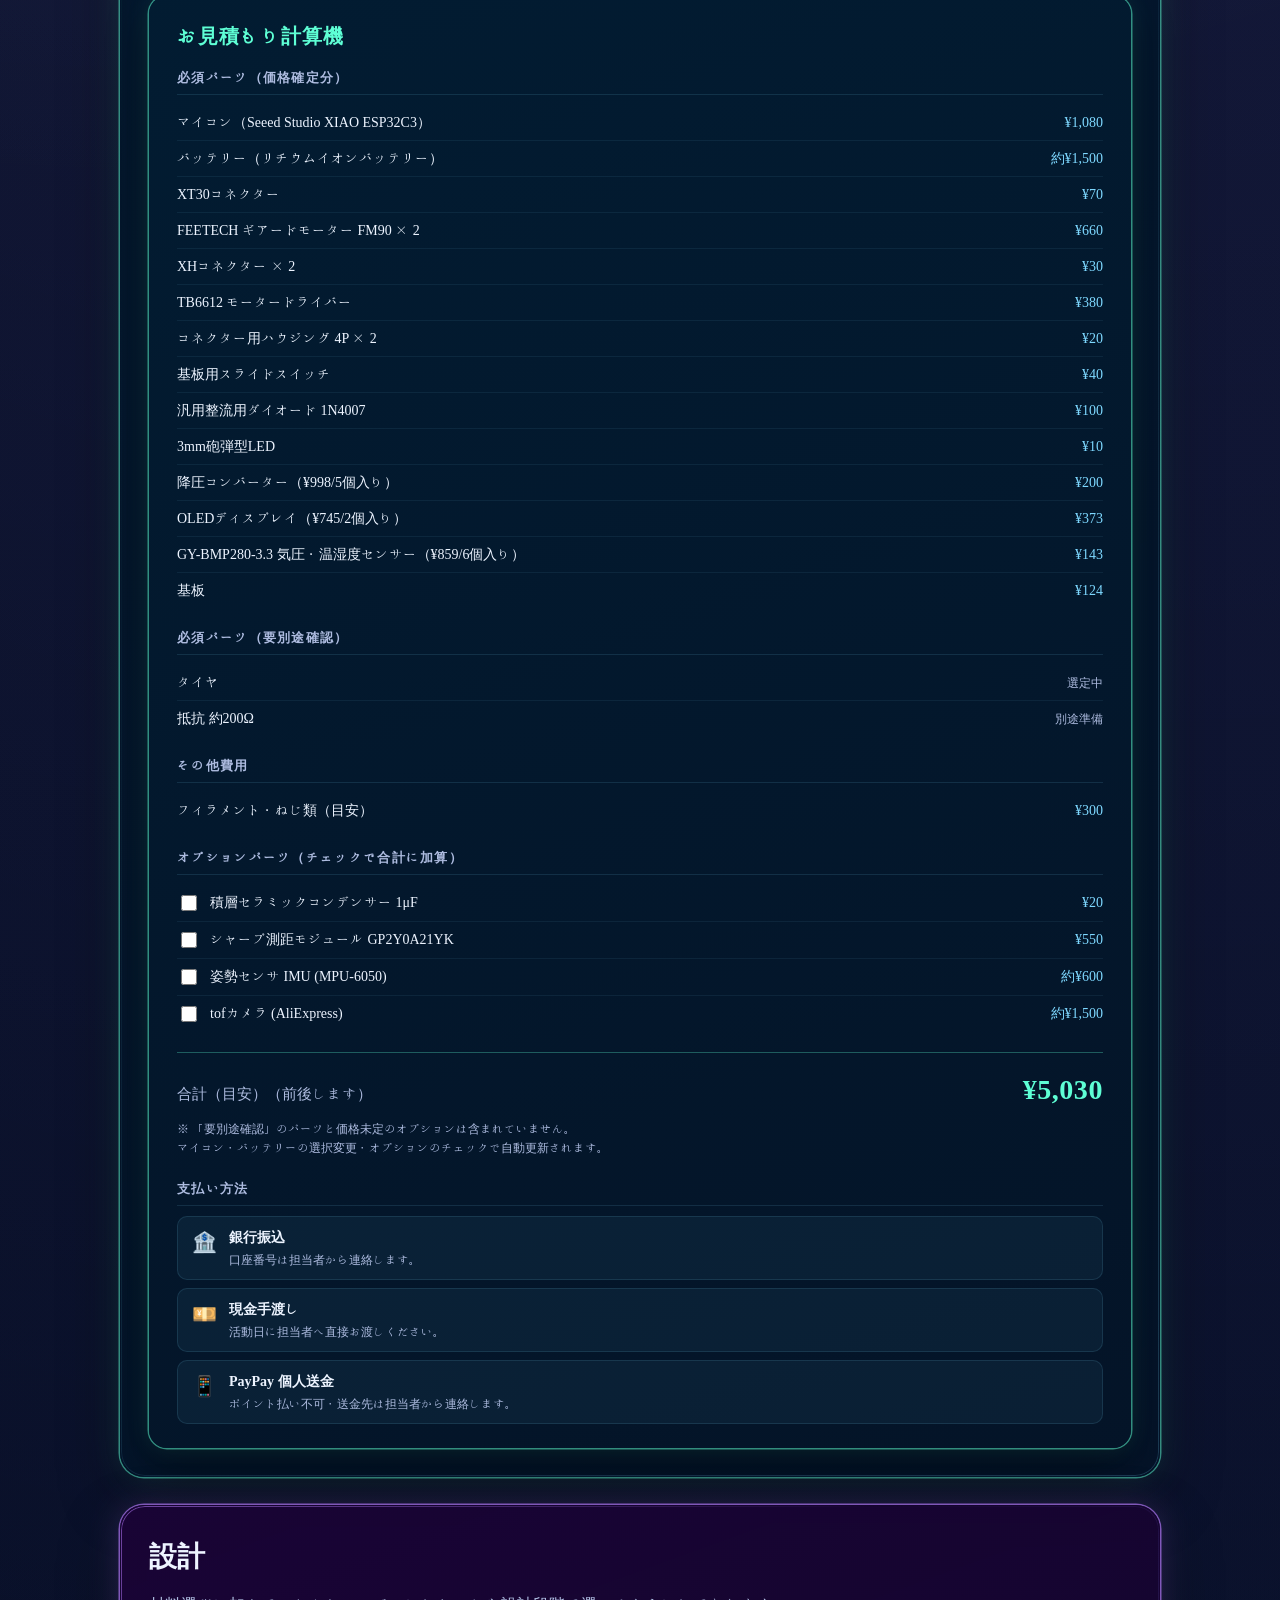
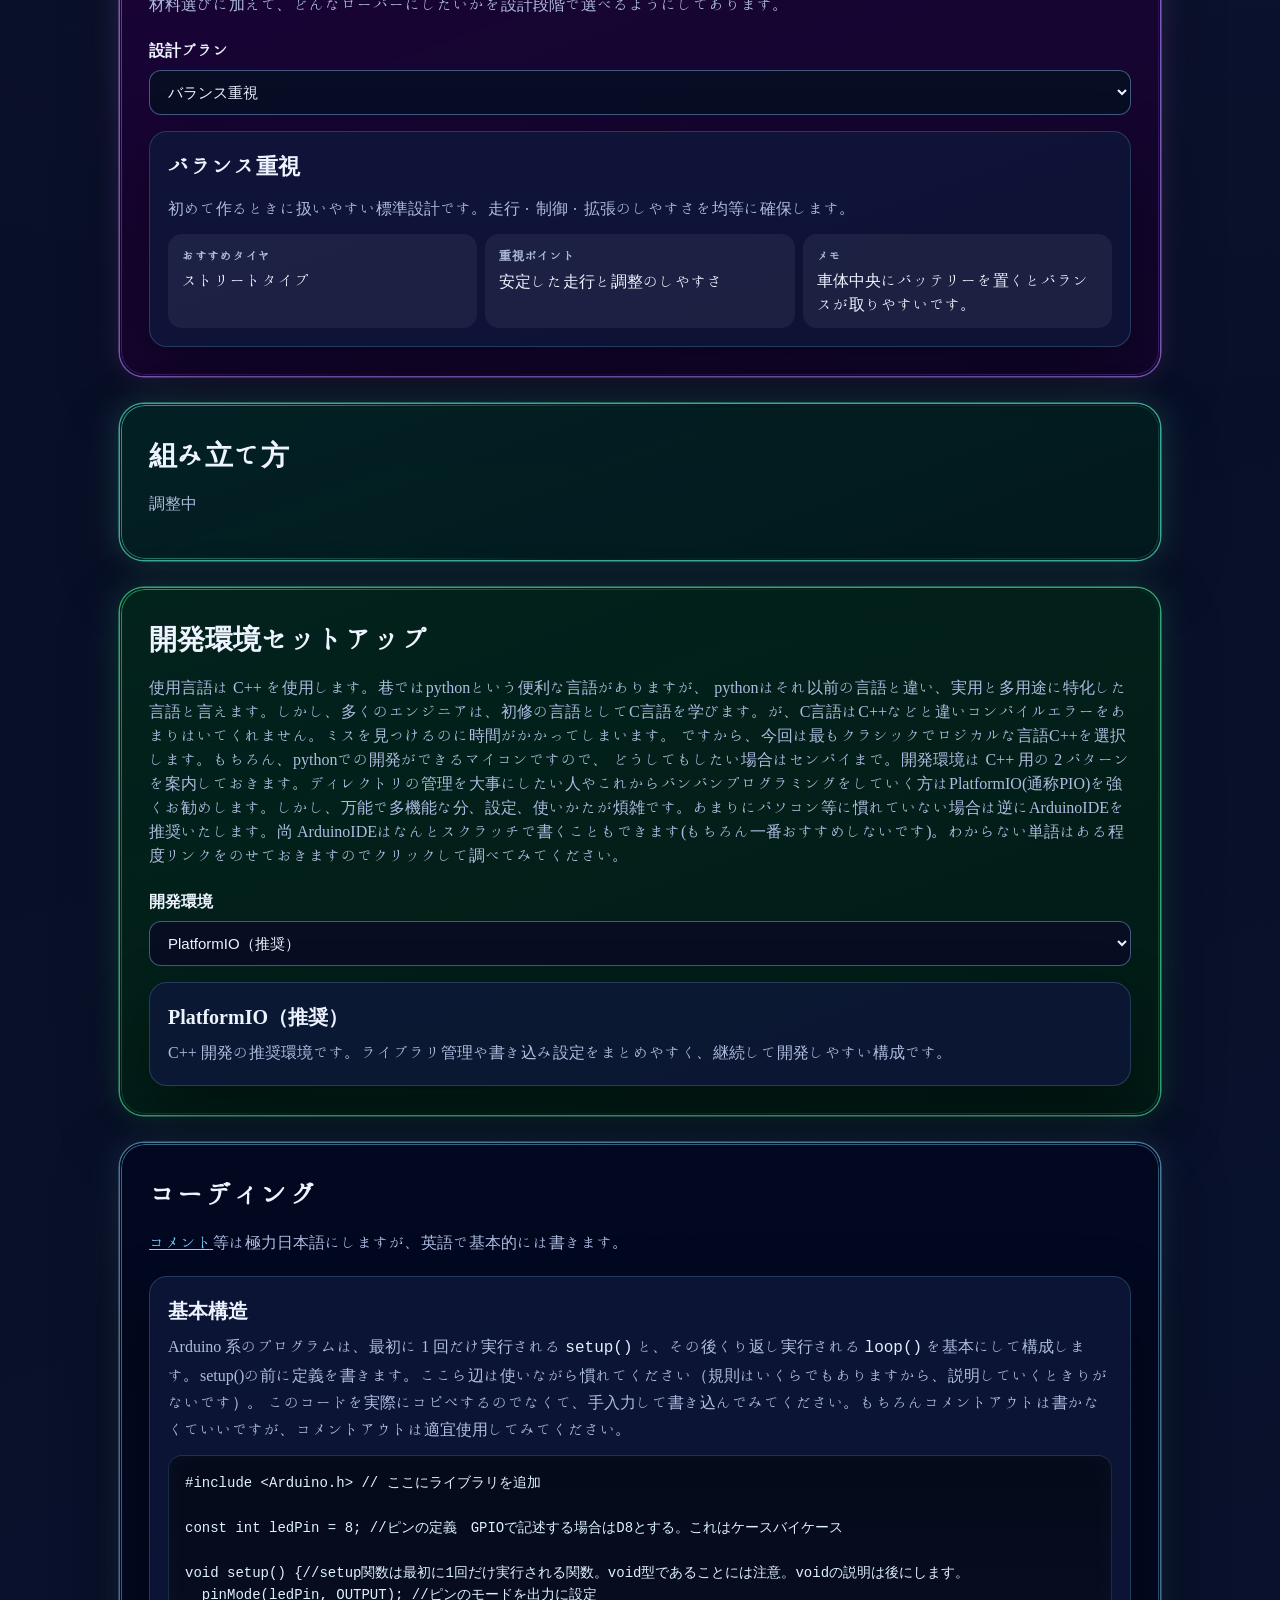
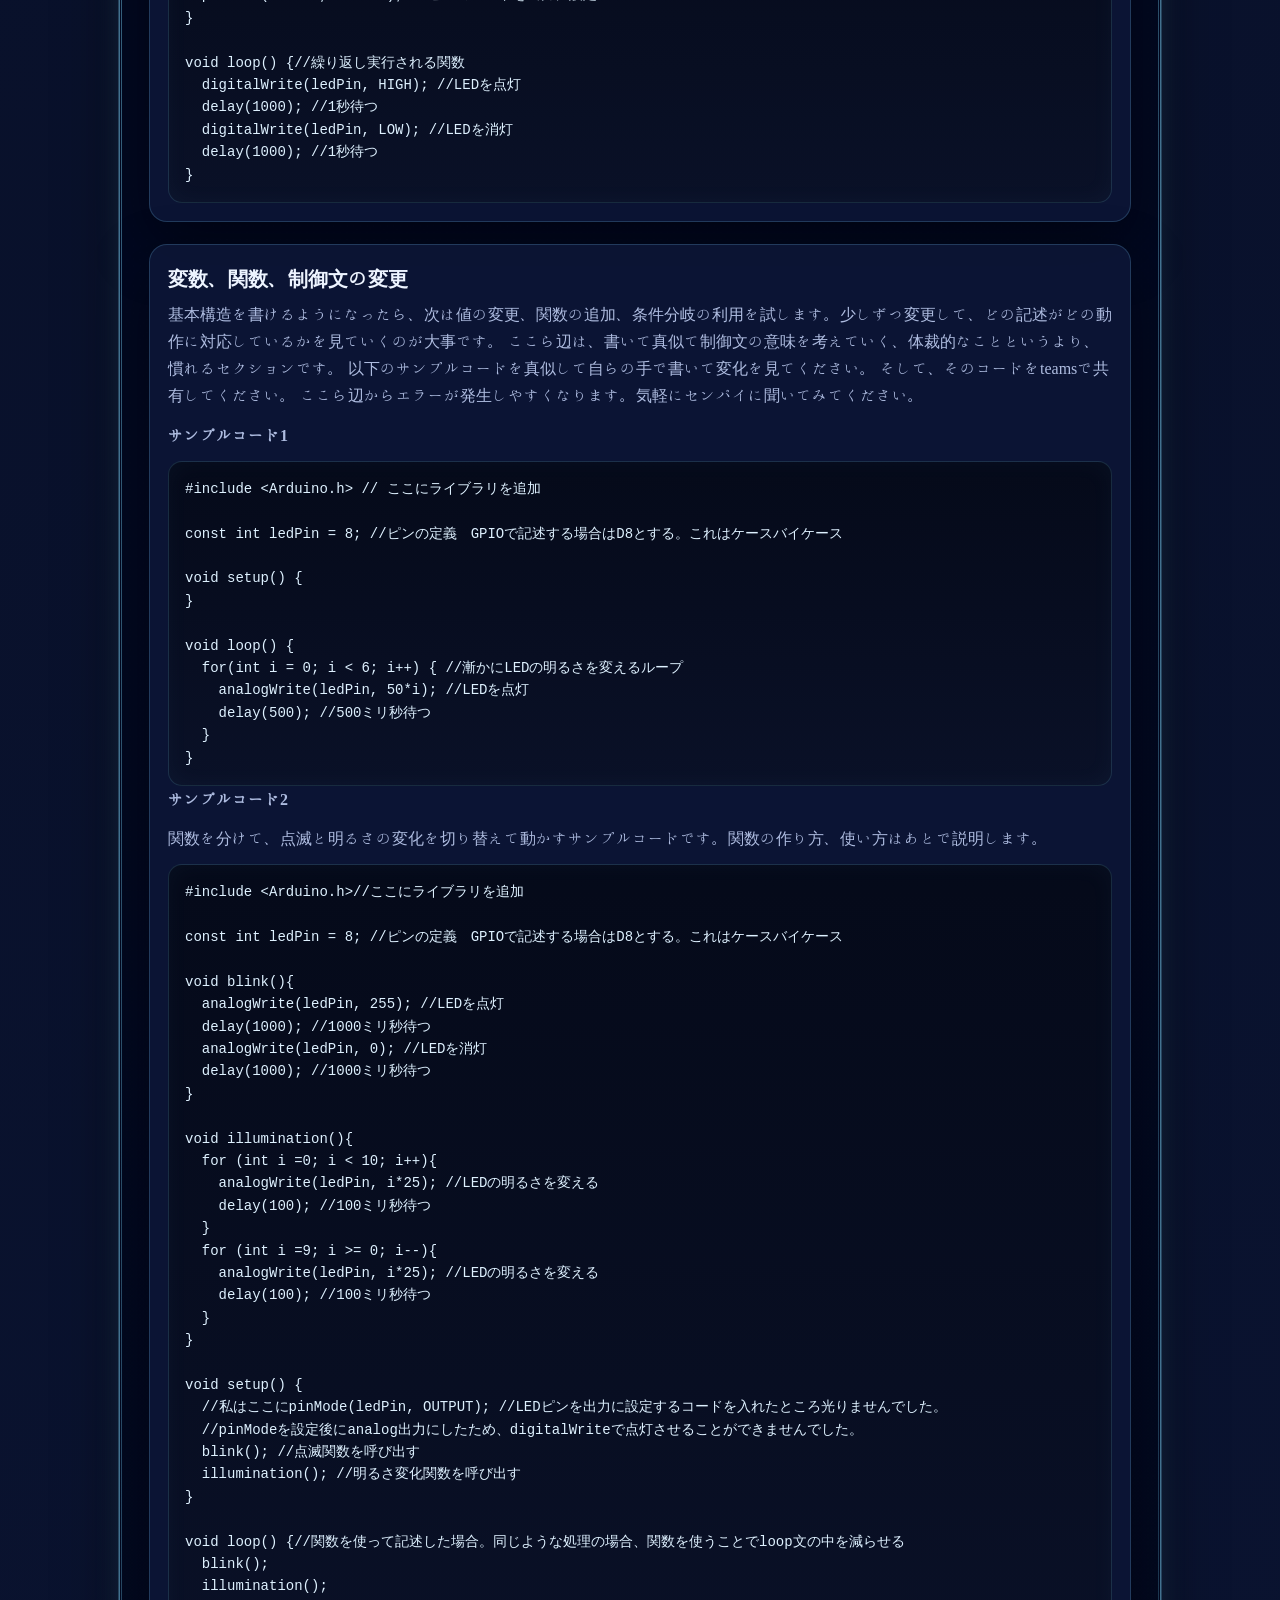
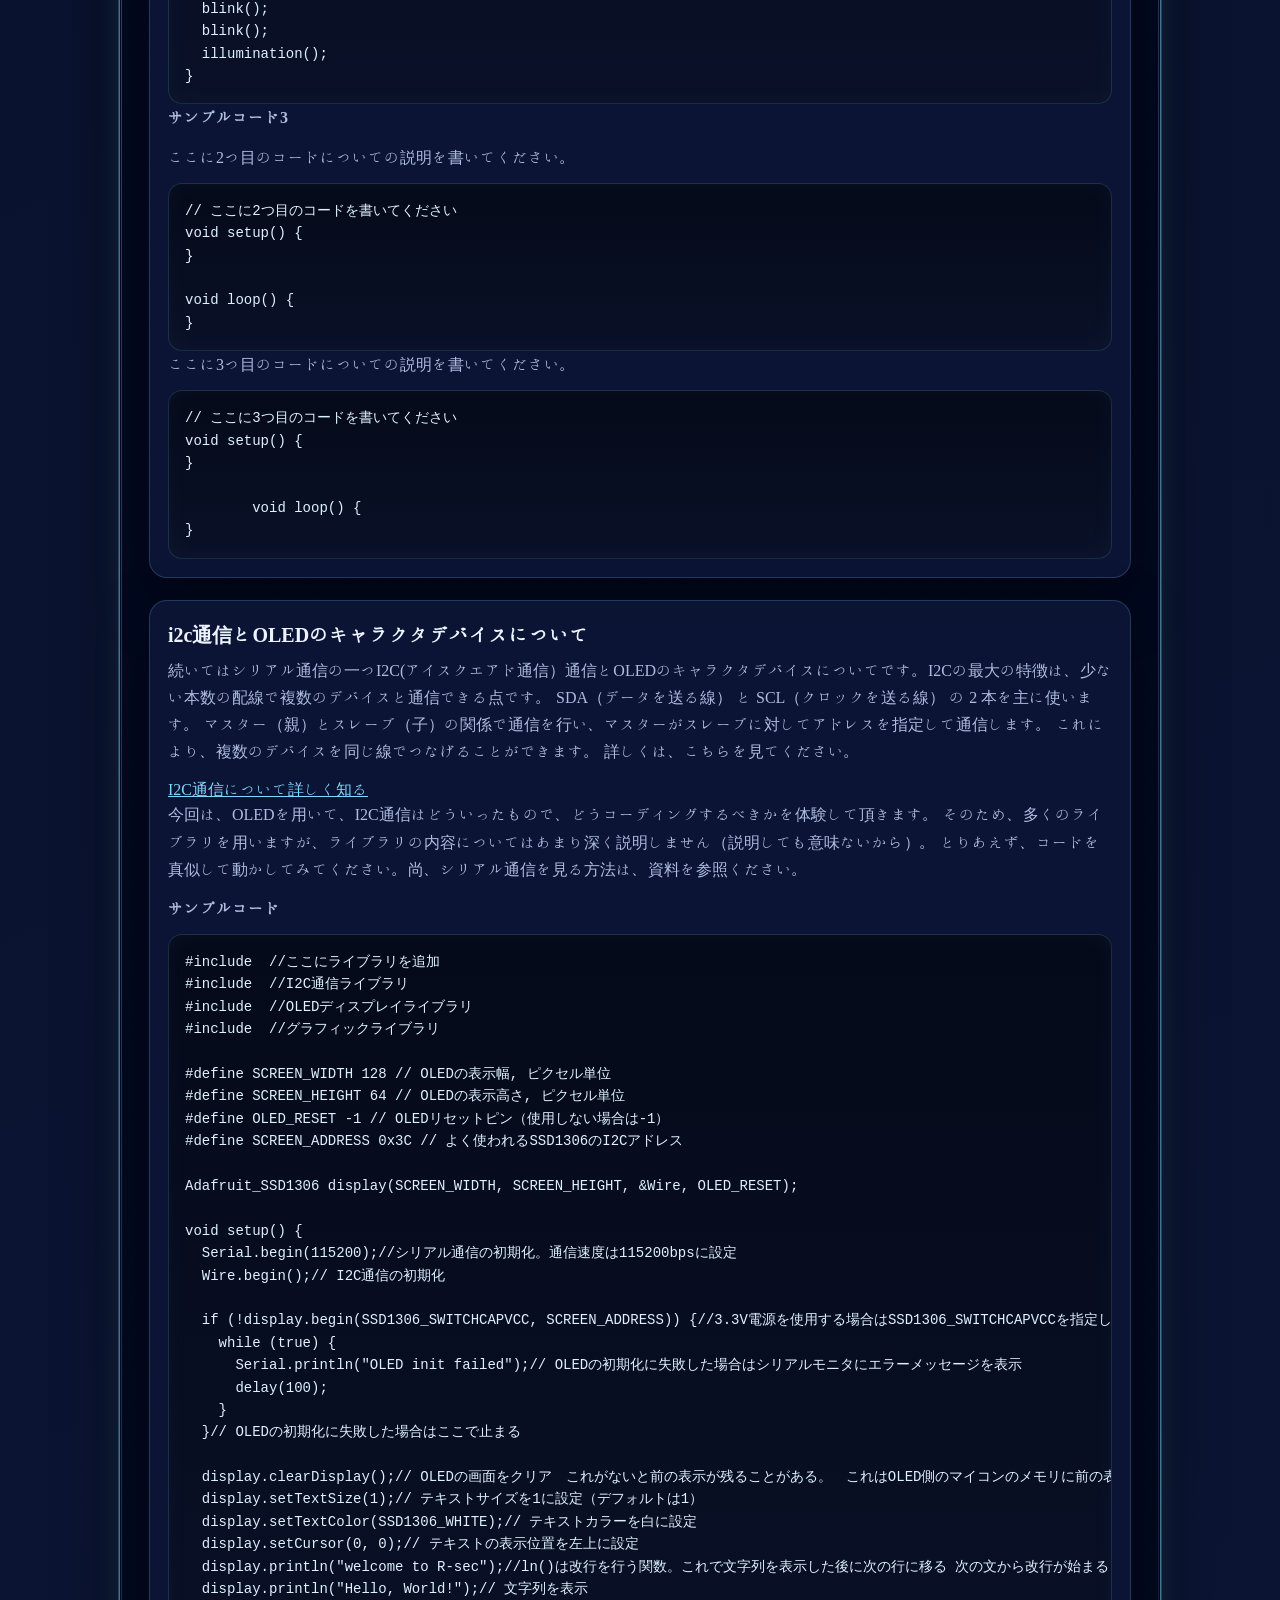
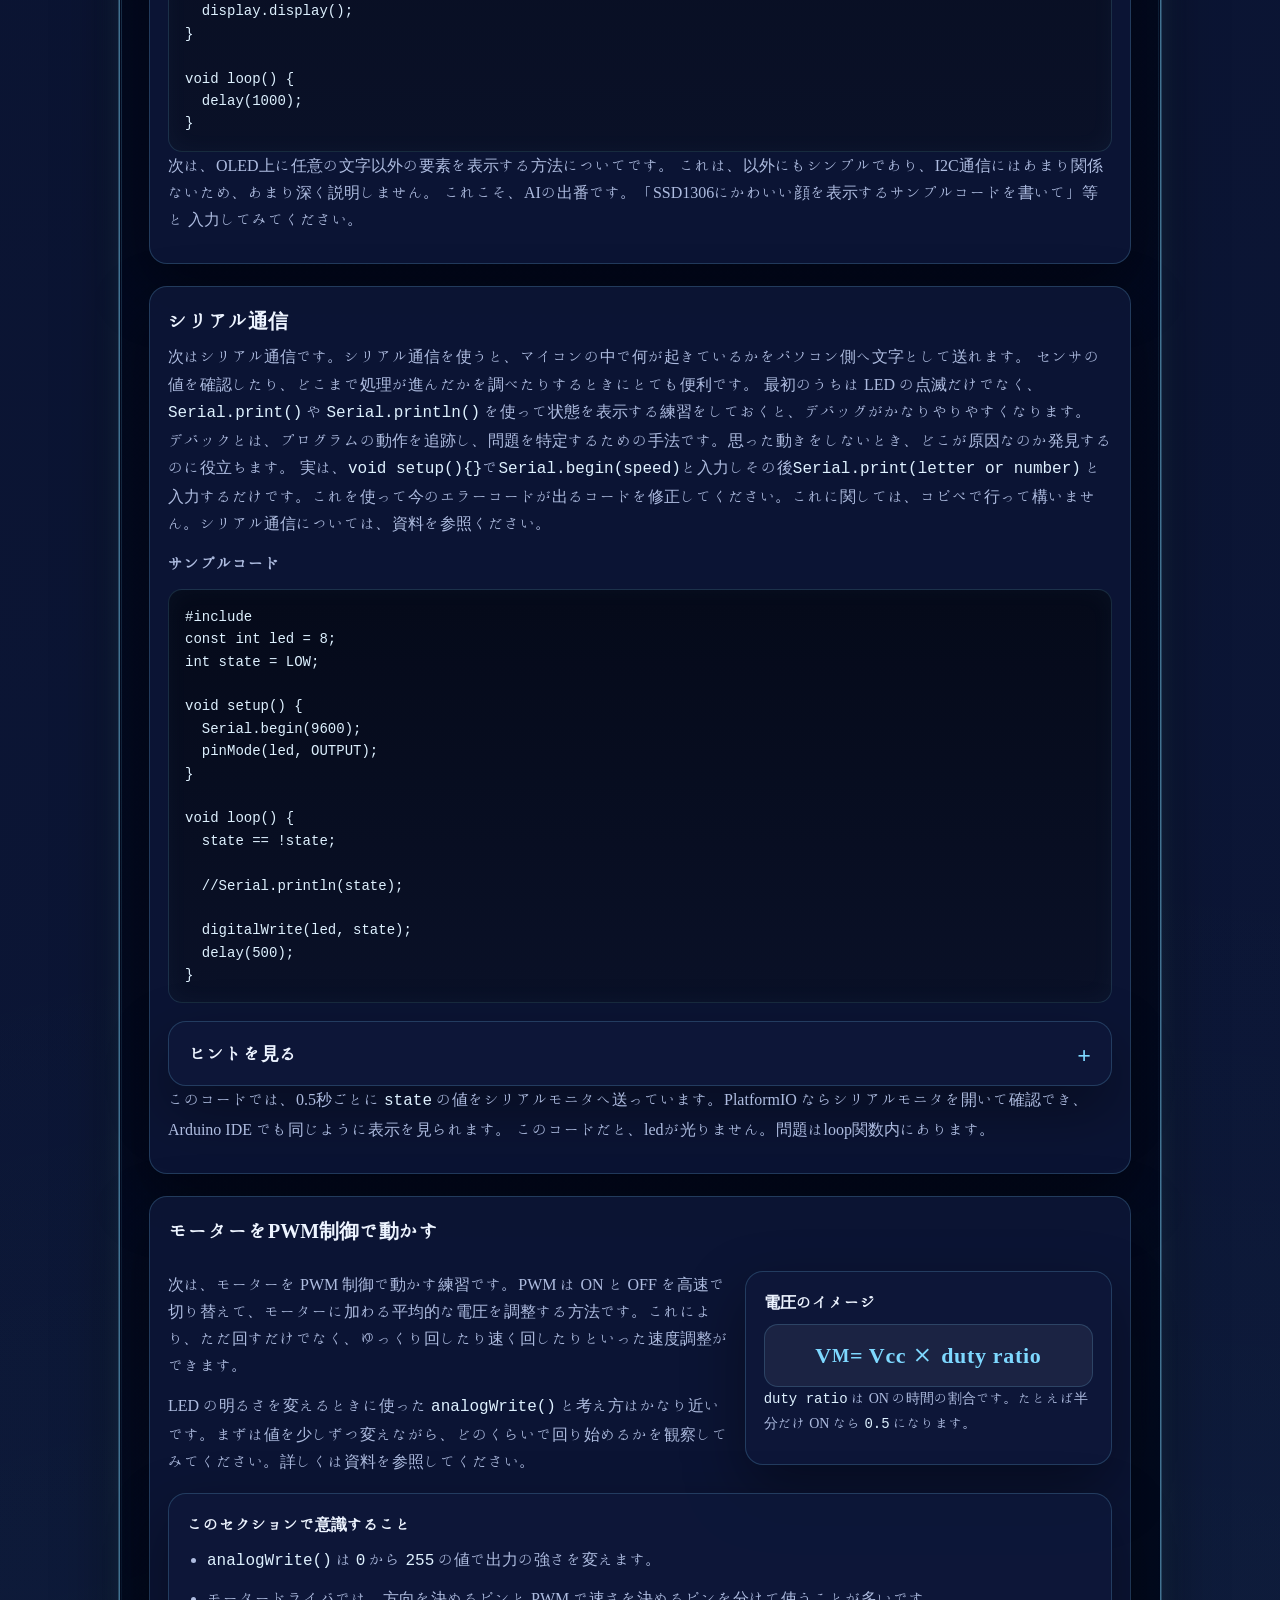
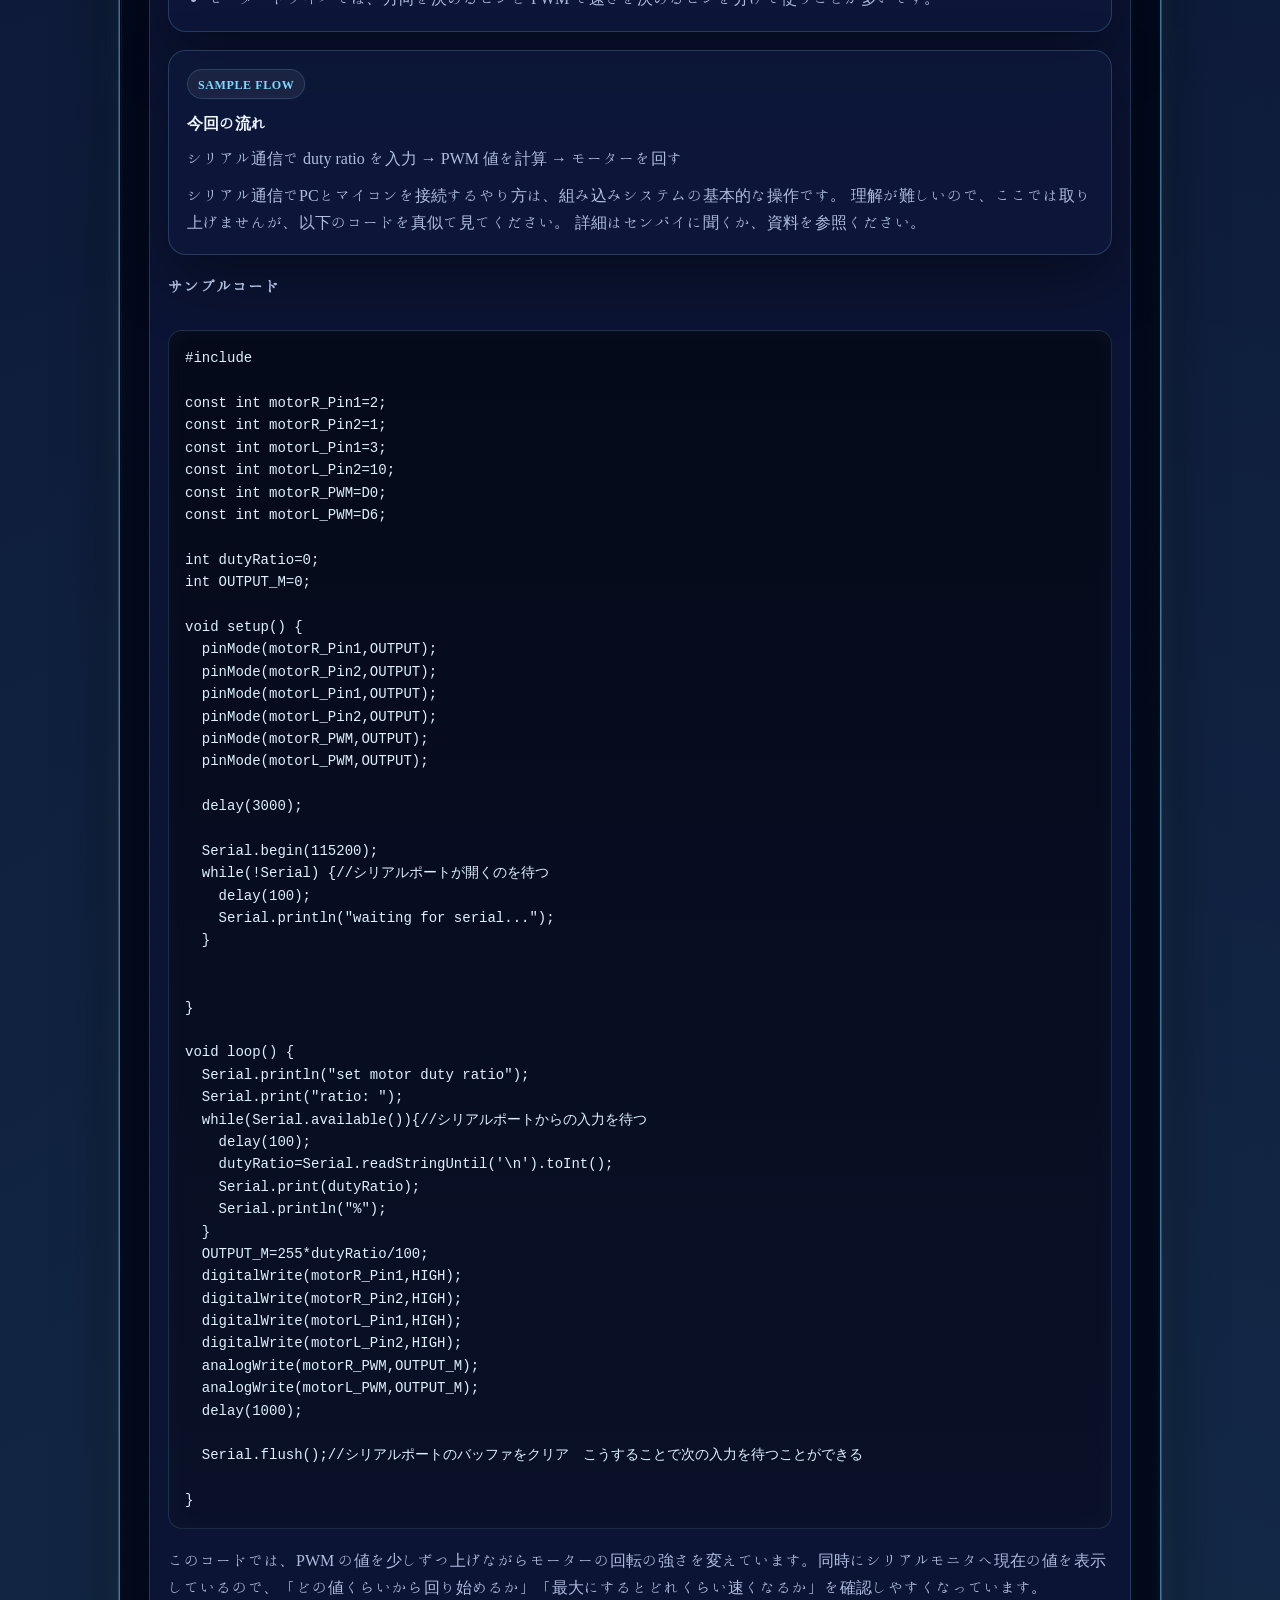
==== commit 00bd273a: "Add files via upload" ====
--- a/index.html
+++ b/index.html
@@ -3,7 +3,9 @@
 <head>
   <meta charset="UTF-8">
   <meta name="viewport" content="width=device-width, initial-scale=1.0">
-  <title>R-sec project</title>
+  <title>R-sec 新歓2026 | 東京理科大学 宇宙工学エンジニアサークル</title>
+  <meta name="description" content="R-sec（東京理科大学宇宙工学エンジニアサークル）の新歓プロジェクト2026。小型ローバーを自作しながら電子工作・C++・BLE通信を体験。葛飾・野田キャンパスで開催。">
+  <meta name="keywords" content="R-sec, 新歓, 東京理科大学, 理科大, TUS, サークル, 宇宙工学, 電子工作, ロボット, ローバー, 新入生">
   <link rel="icon" href="r-sec_logo.jpg" type="image/jpeg">
   <link rel="apple-touch-icon" href="r-sec_logo.jpg">
   <link rel="preconnect" href="https://fonts.googleapis.com">
@@ -2765,7 +2767,7 @@
           最初のうちは LED の点滅だけでなく、<code>Serial.print()</code> や <code>Serial.println()</code> を使って状態を表示する練習をしておくと、デバッグがかなりやりやすくなります。
           デバックとは、プログラムの動作を追跡し、問題を特定するための手法です。思った動きをしないとき、どこが原因なのか発見するのに役立ちます。
         実は、<code>void setup(){}</code>で<code>Serial.begin(speed)</code>と入力しその後<code>Serial.print(letter or number)</code>
-      と入力するだけです。これを使って今のエラーコードが出るコードを修正してください。これに関しては、コピペで行って構いません。</p>
+      と入力するだけです。これを使って今のエラーコードが出るコードを修正してください。これに関しては、コピペで行って構いません。シリアル通信については、資料を参照ください。</p>
         <p><strong>サンプルコード</strong></p>
         <pre><code>#include <Arduino.h>
 const int led = 8;
@@ -2802,7 +2804,7 @@
         <div class="motor-intro">
           <div class="motor-intro-copy">
             <p>次は、モーターを PWM 制御で動かす練習です。PWM は ON と OFF を高速で切り替えて、モーターに加わる平均的な電圧を調整する方法です。これにより、ただ回すだけでなく、ゆっくり回したり速く回したりといった速度調整ができます。</p>
-            <p>LED の明るさを変えるときに使った <code>analogWrite()</code> と考え方はかなり近いです。まずは値を少しずつ変えながら、どのくらいで回り始めるかを観察してみてください。</p>
+            <p>LED の明るさを変えるときに使った <code>analogWrite()</code> と考え方はかなり近いです。まずは値を少しずつ変えながら、どのくらいで回り始めるかを観察してみてください。詳しくは資料を参照してください。</p>
           </div>
           <div class="motor-formula-card">
             <h4>電圧のイメージ</h4>
@@ -3093,6 +3095,7 @@
     <section class="content-card" id="documents">
       <h2>資料</h2>
       <p>配布資料や補足資料の PDF をここで確認できます。</p>
+      <a class="download-btn" href="回路データ/回路全体.step" download="回路全体.step">基板データ（回路全体.step）をダウンロード</a>
       <div class="document-grid">
         <div class="document-card">
           <h3>関数の基本</h3>
@@ -3107,6 +3110,13 @@
             <embed src="Serial_and_PIO.pdf" type="application/pdf">
           </div>
           <a class="document-link" href="Serial_and_PIO.pdf" target="_blank" rel="noopener noreferrer">PDF を別タブで開く</a>
+        </div>
+        <div class="document-card">
+          <h3>Python 導入</h3>
+          <div class="document-frame">
+            <embed src="introduce_python.pdf" type="application/pdf">
+          </div>
+          <a class="document-link" href="introduce_python.pdf" target="_blank" rel="noopener noreferrer">PDF を別タブで開く</a>
         </div>
       </div>
     </section>
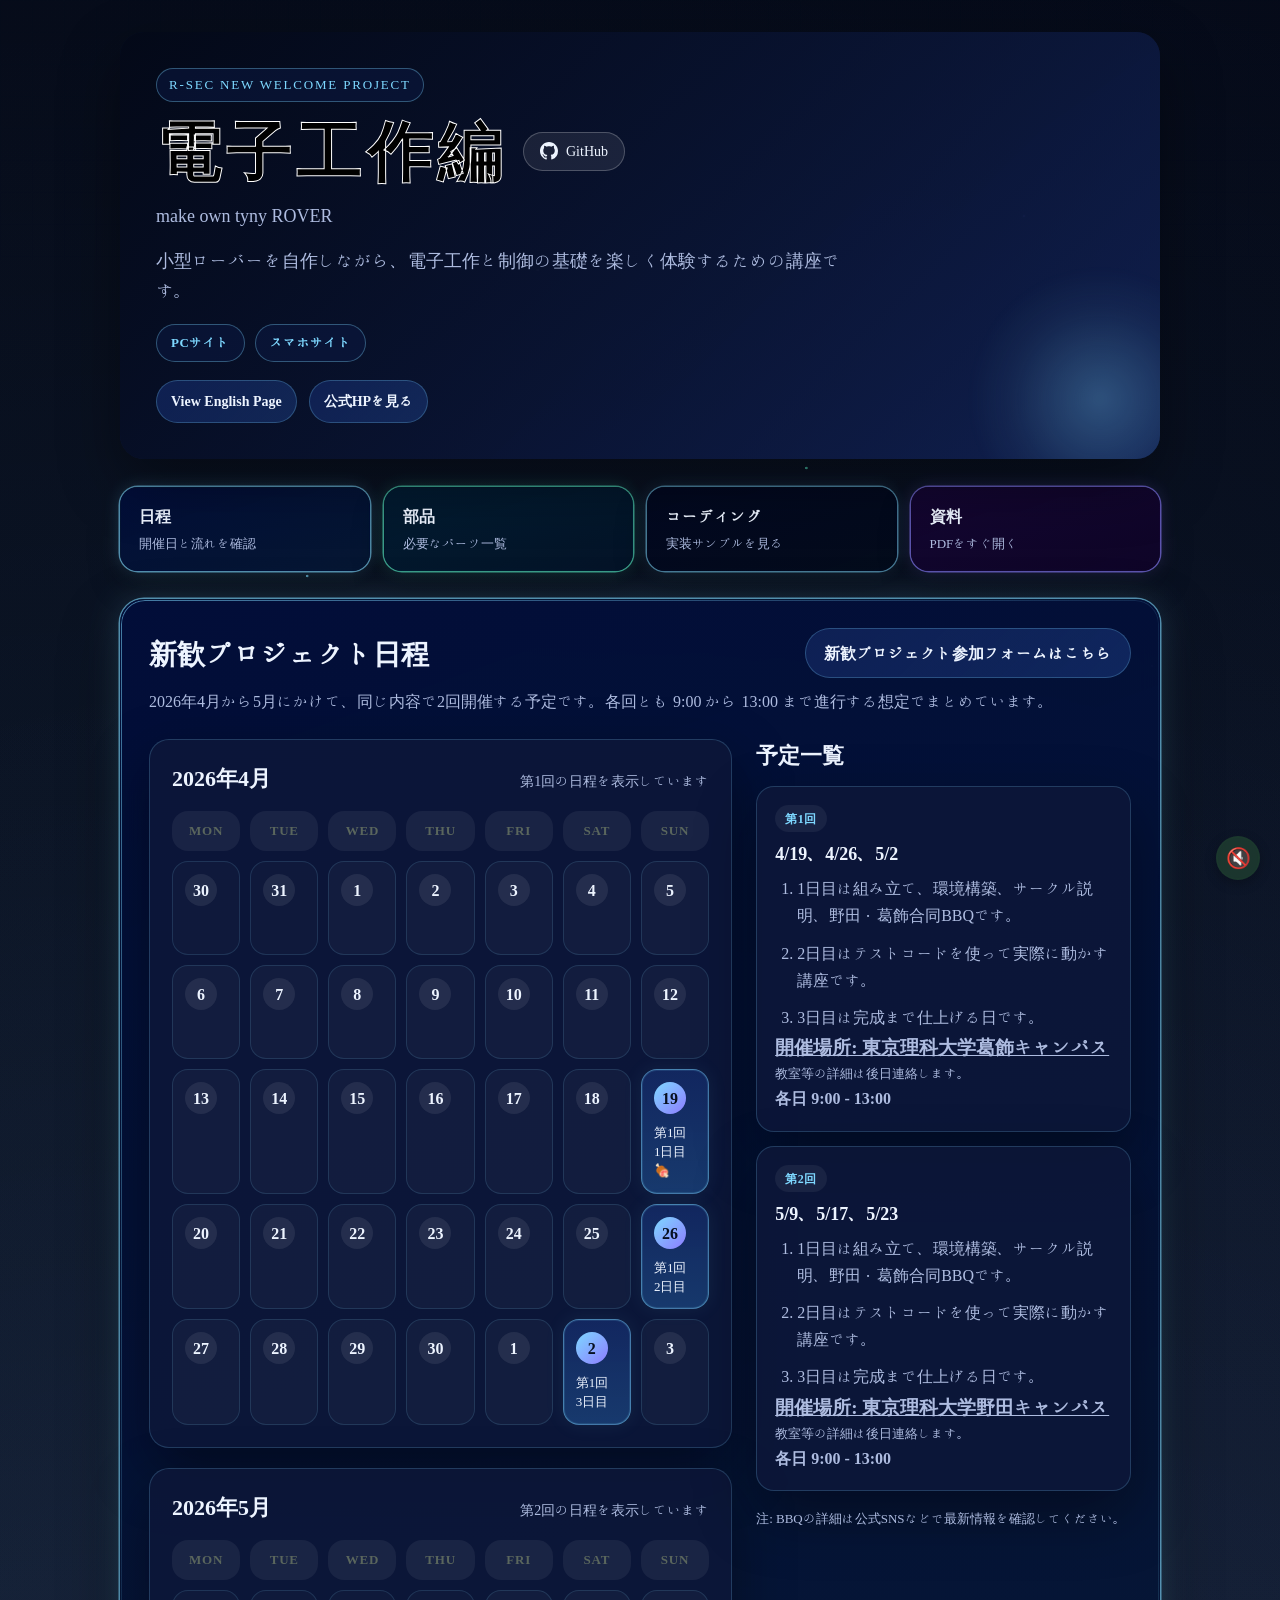
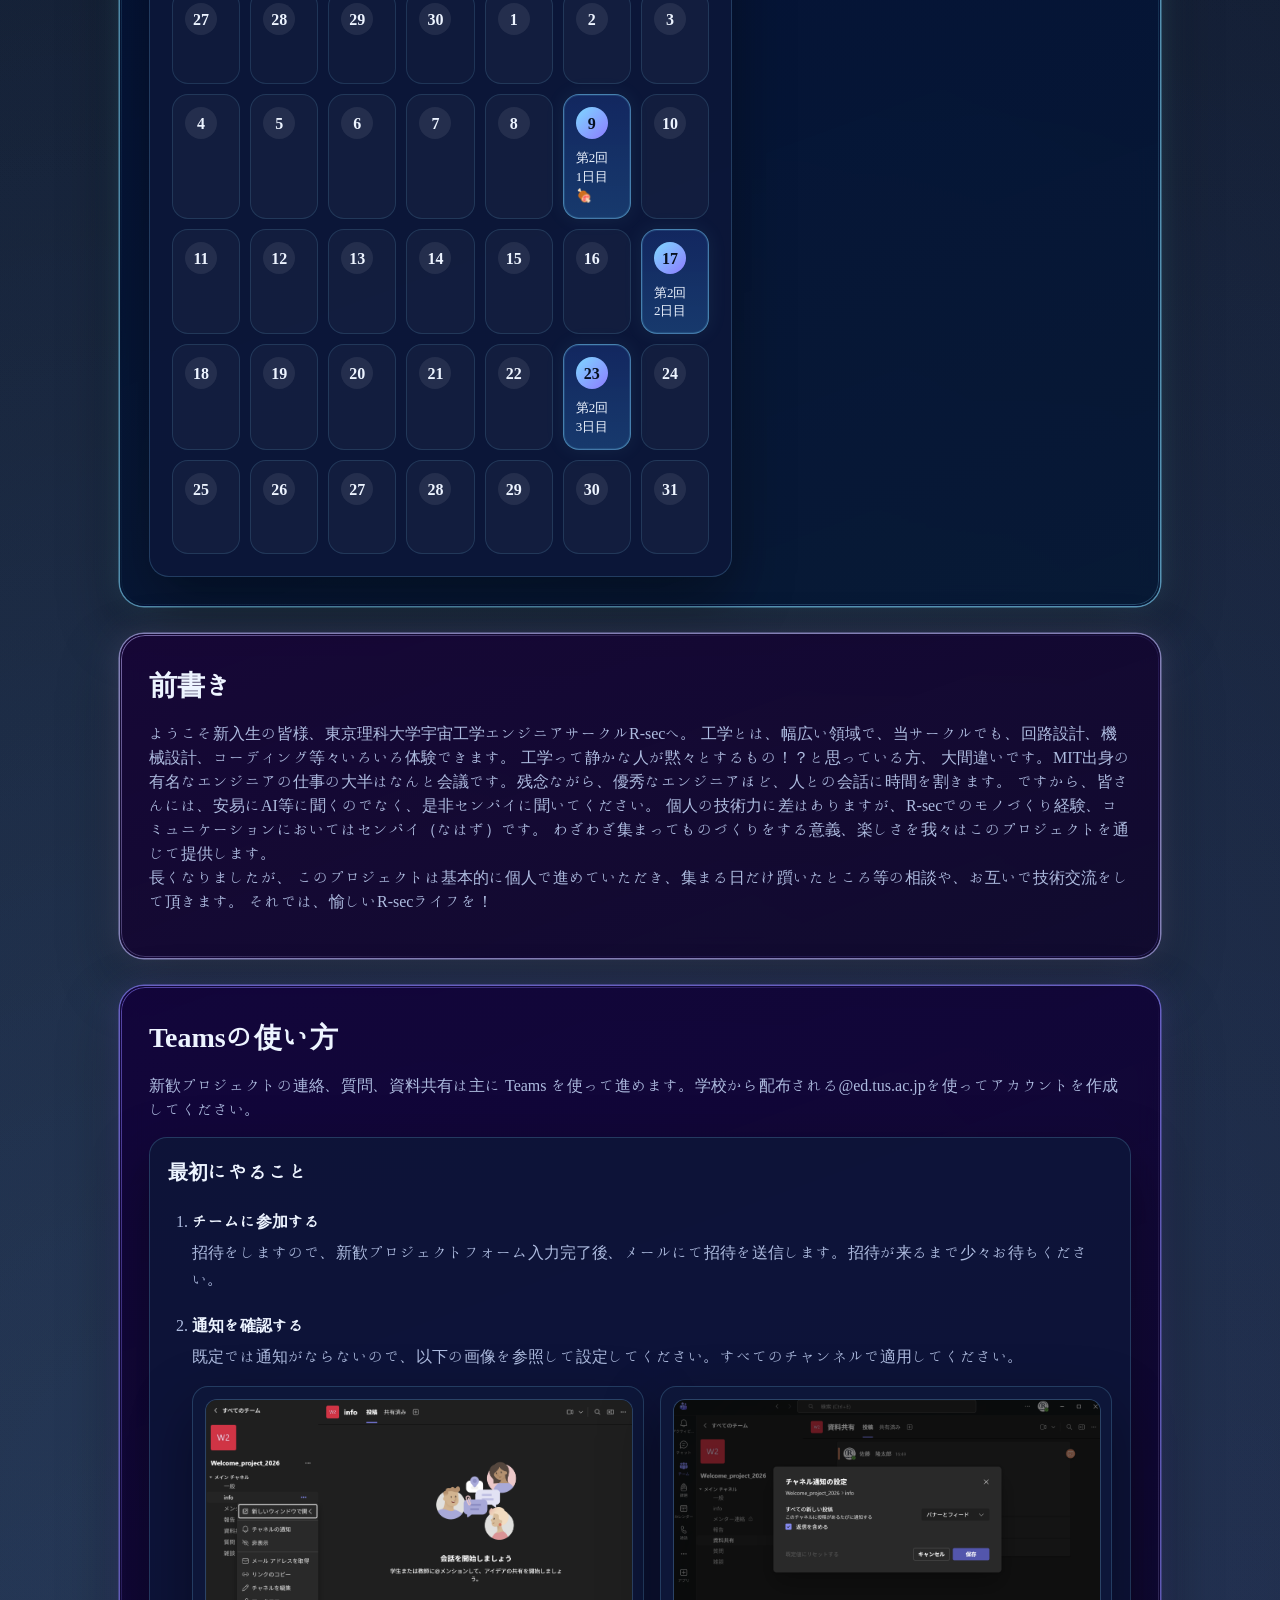
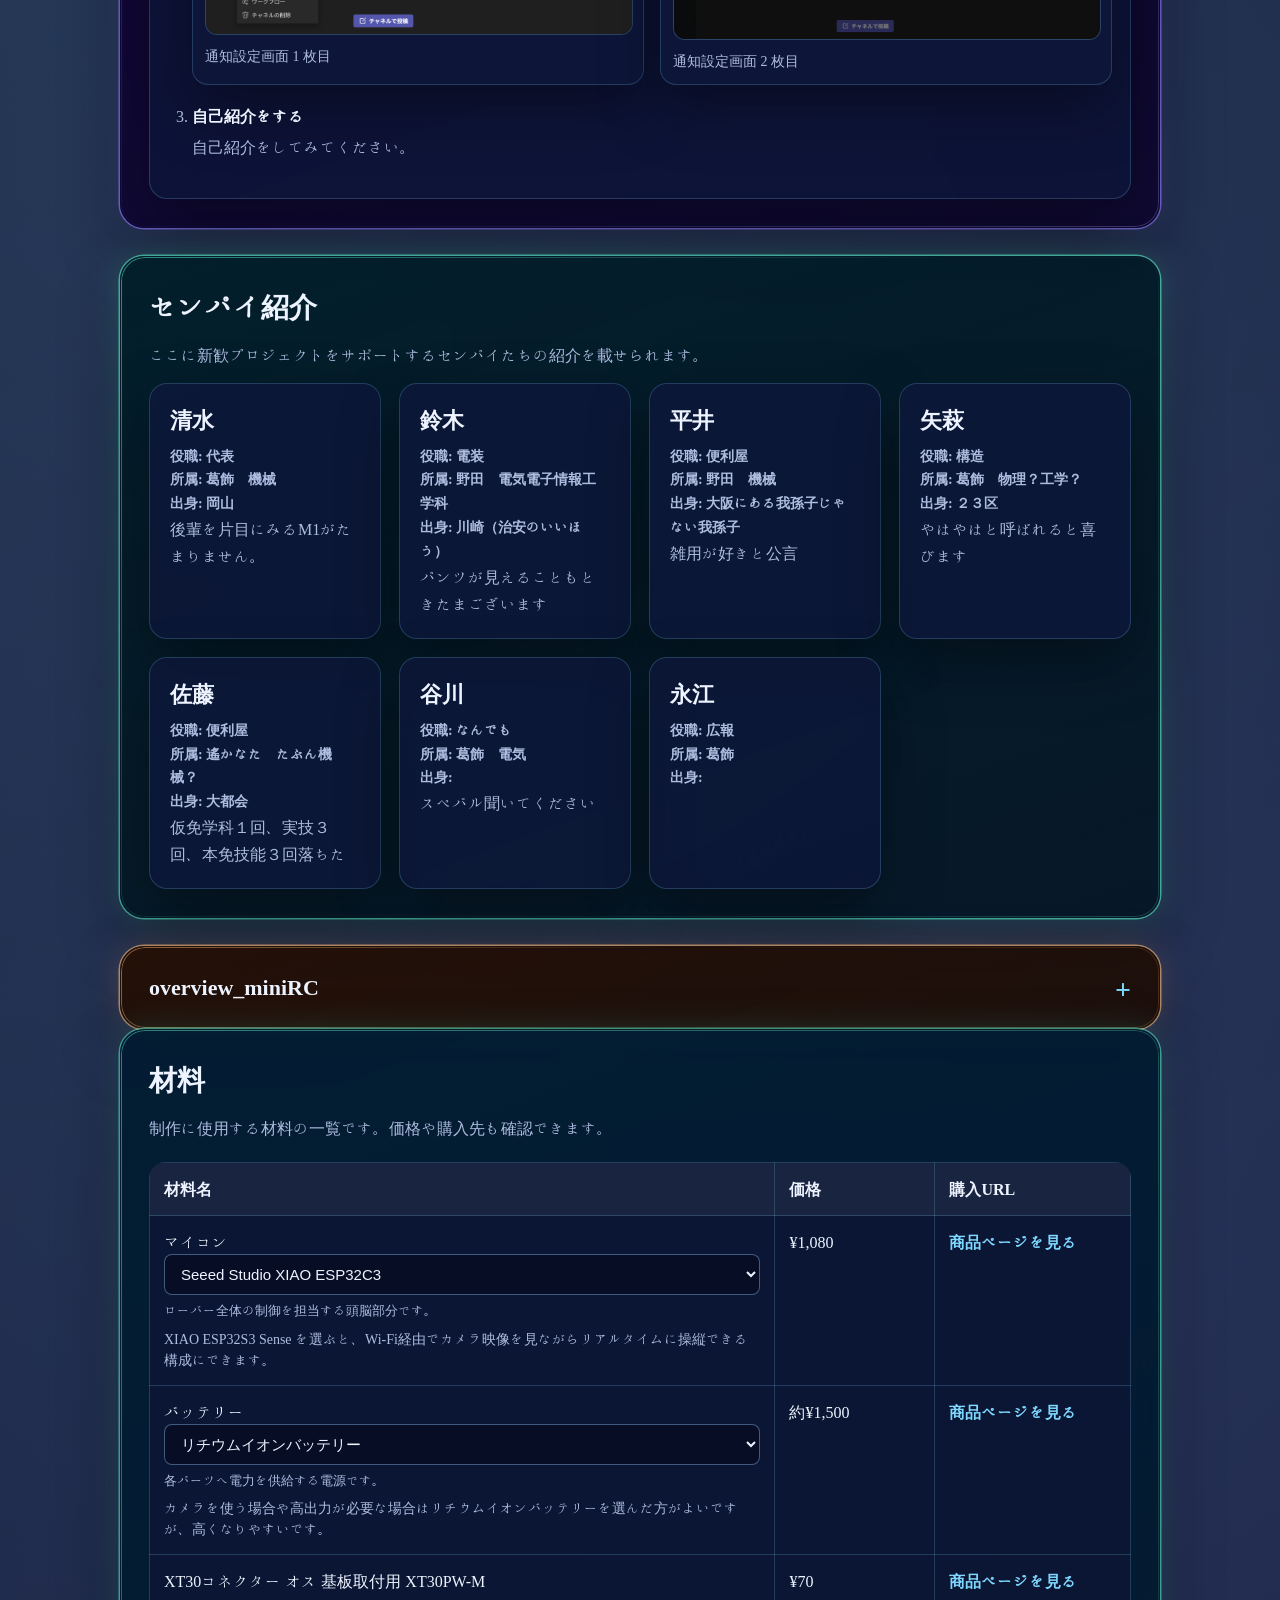
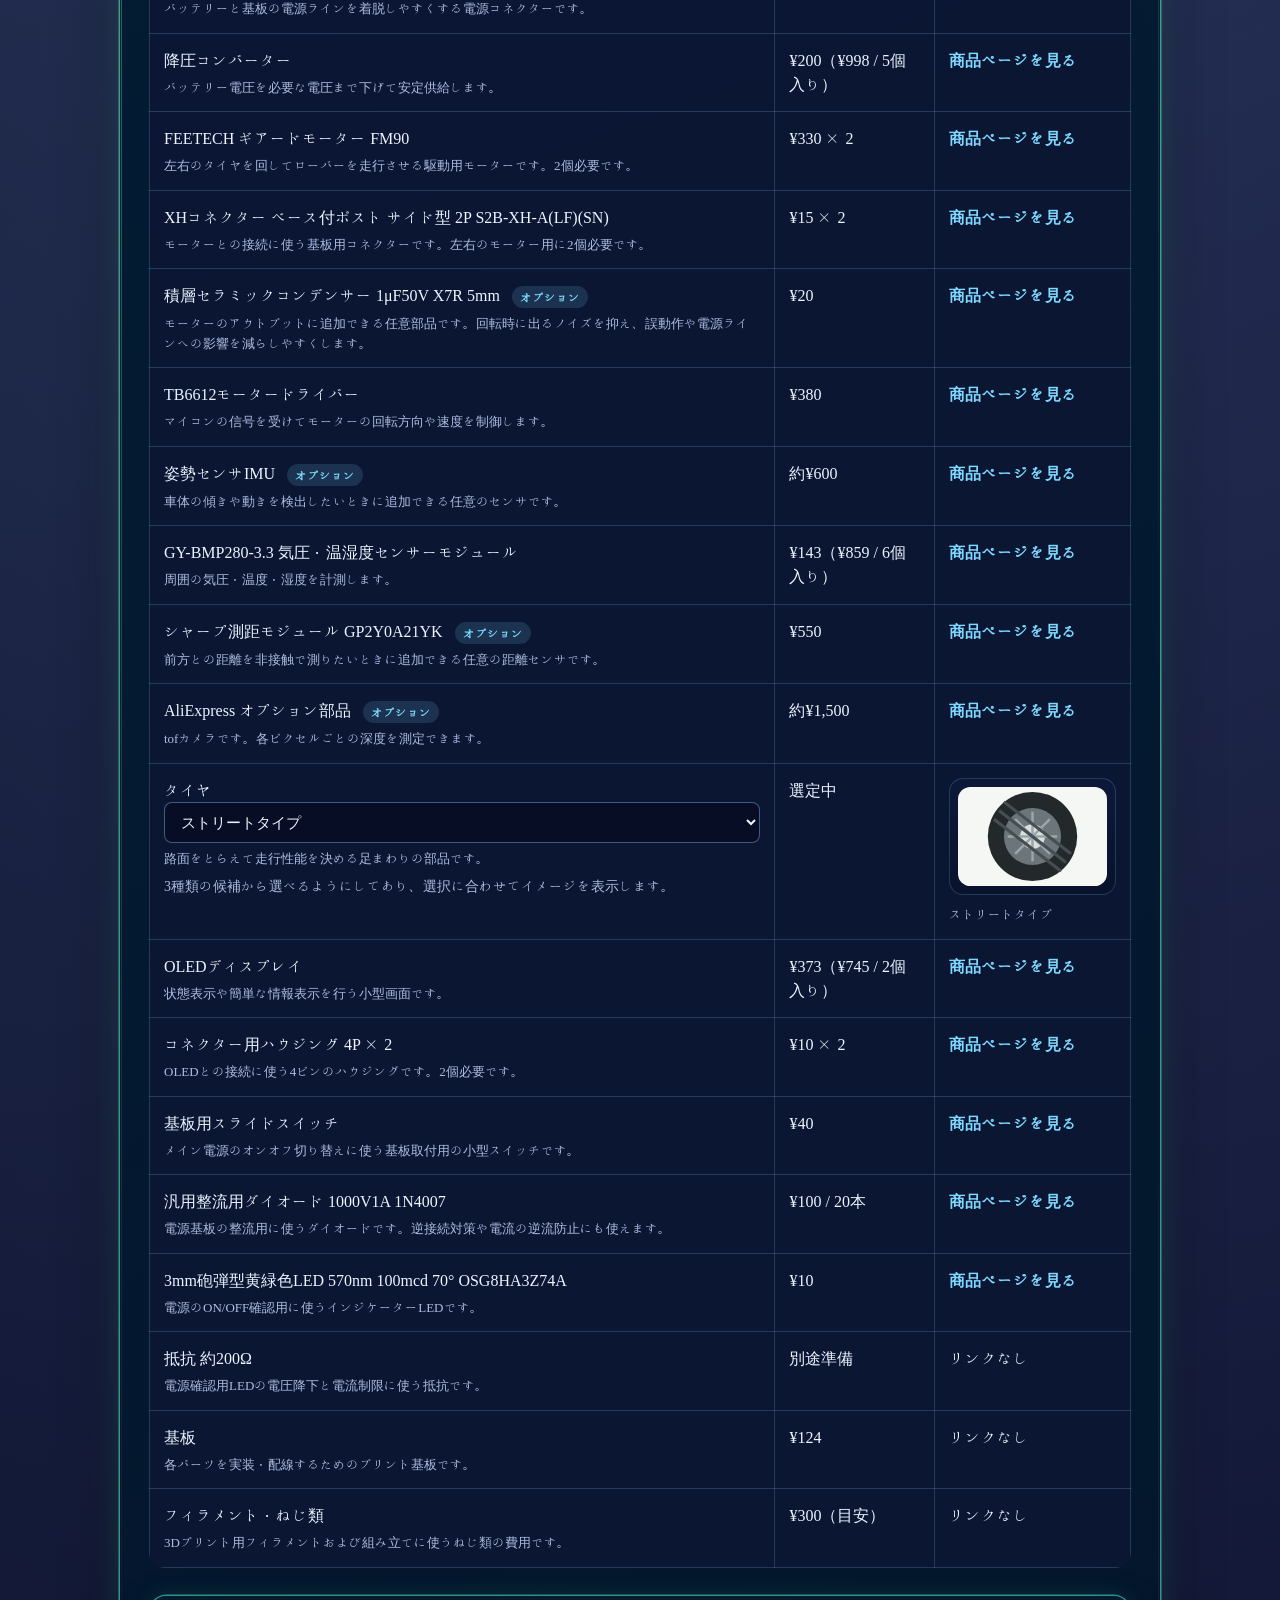
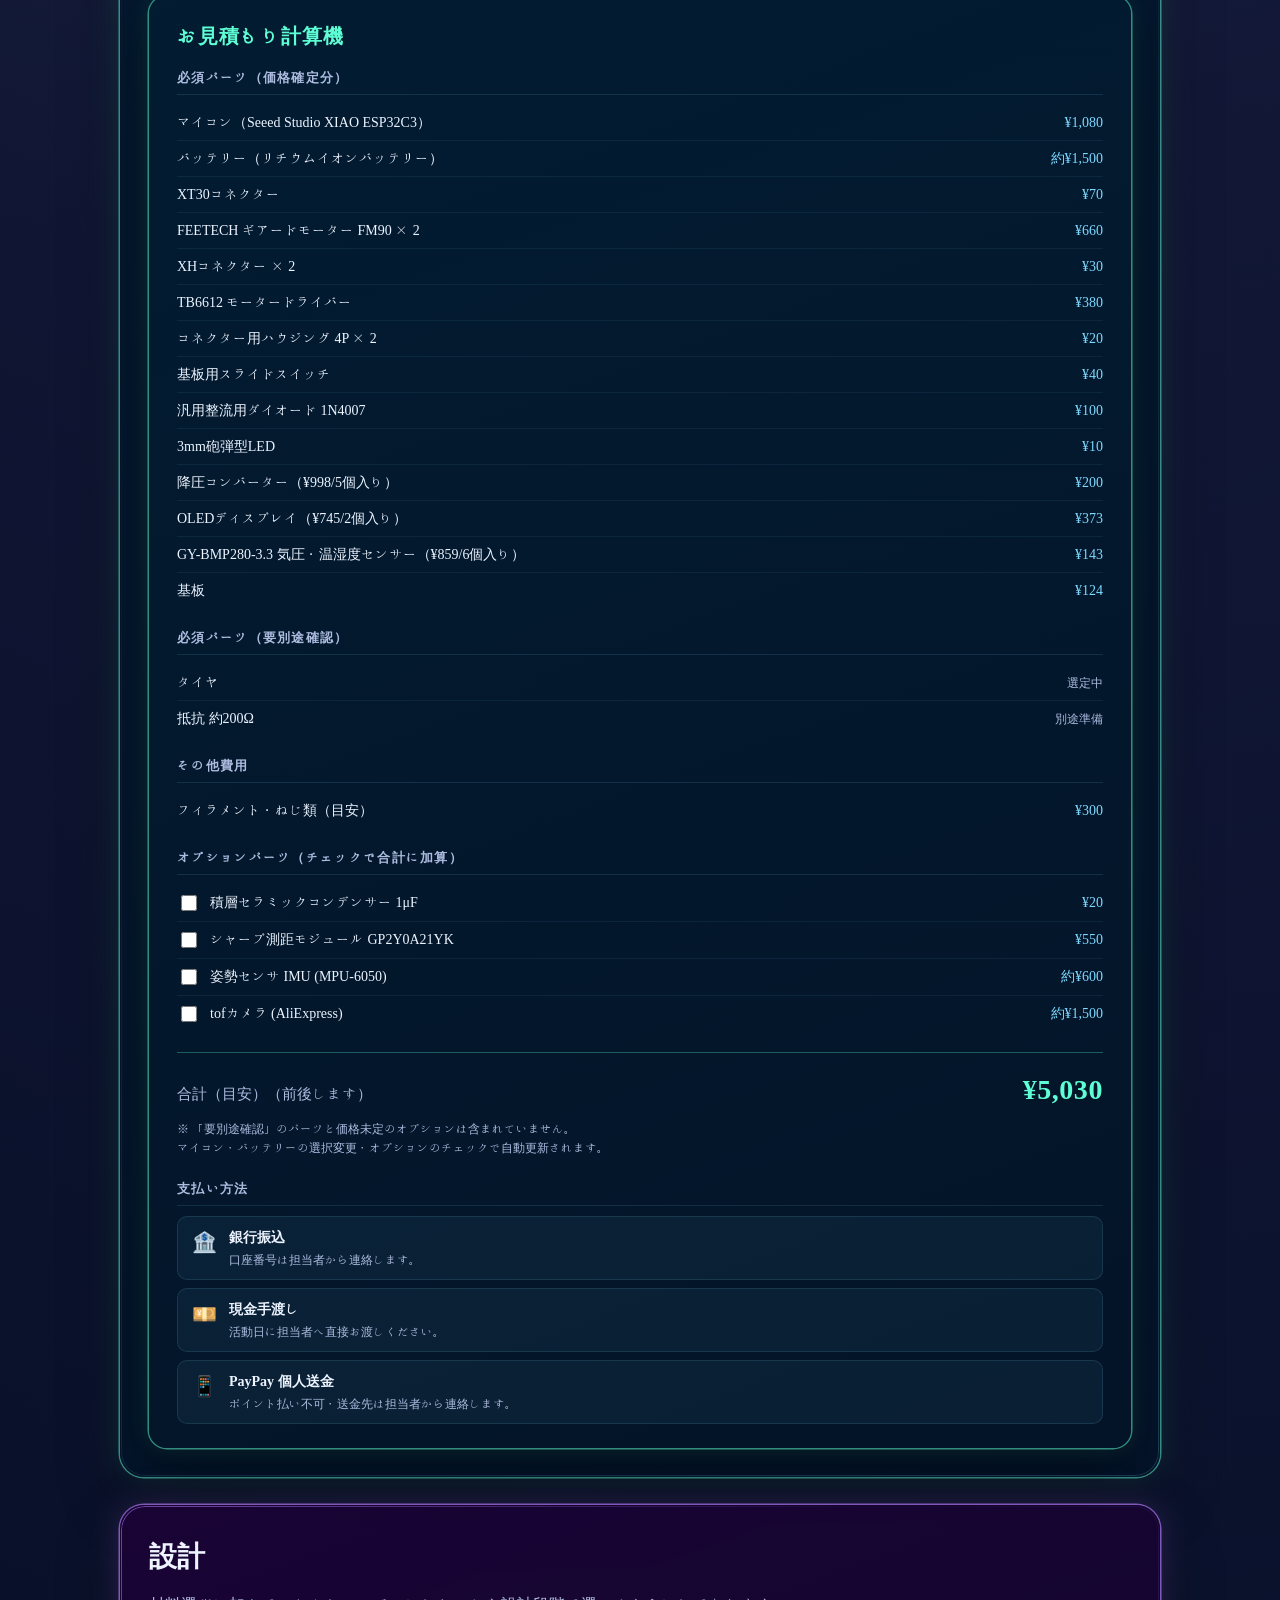
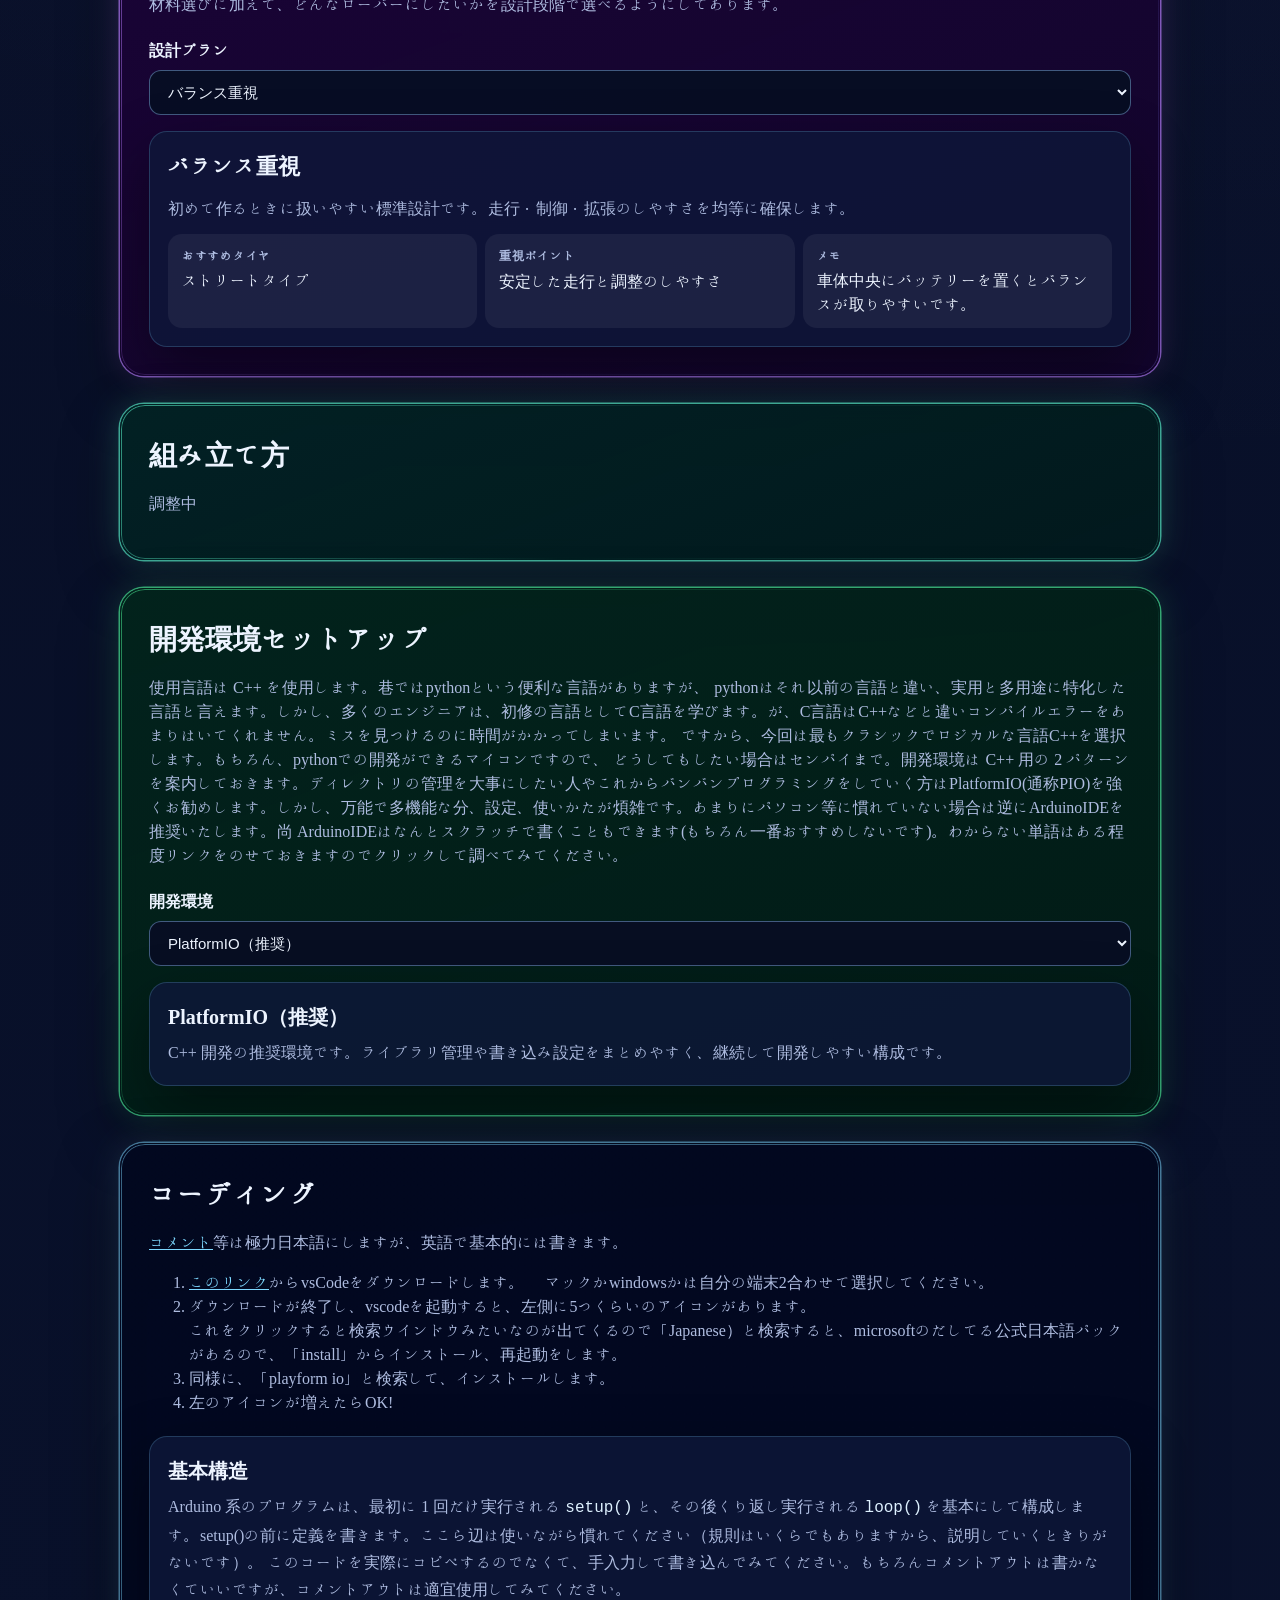
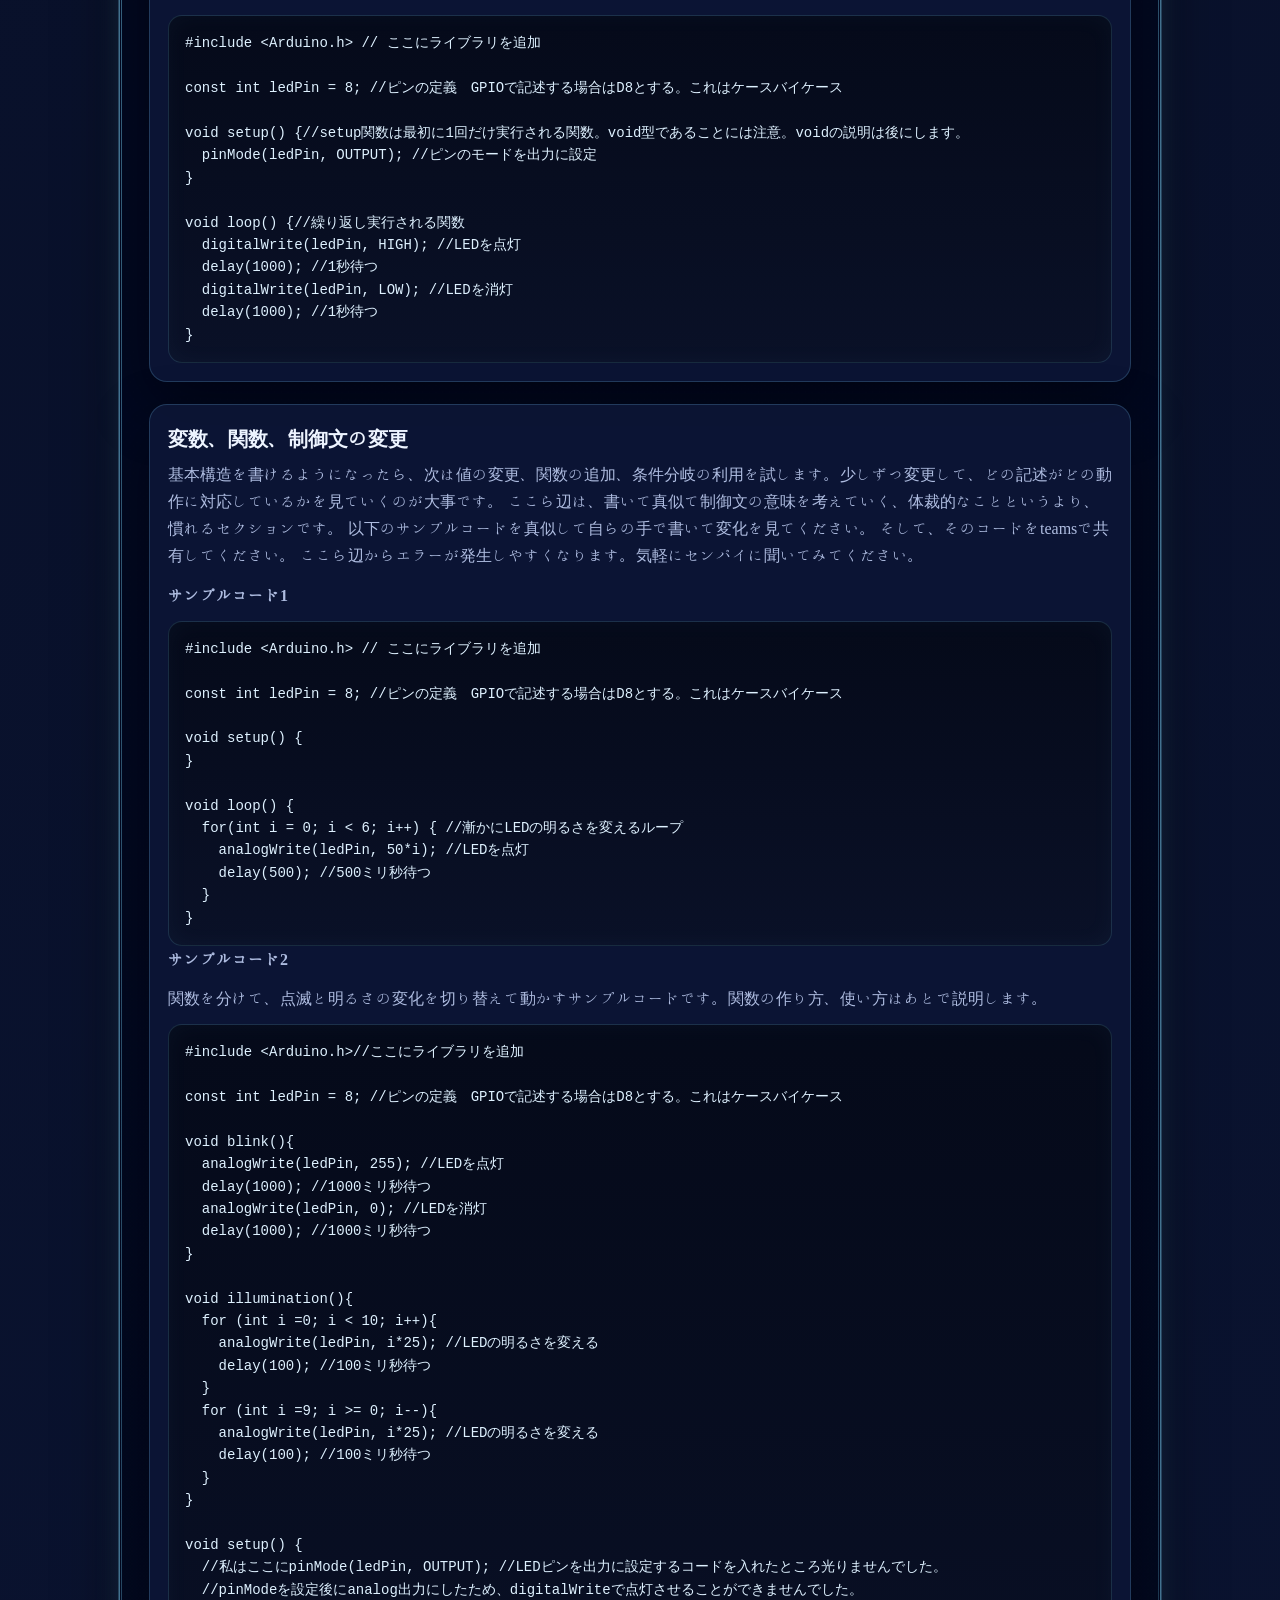
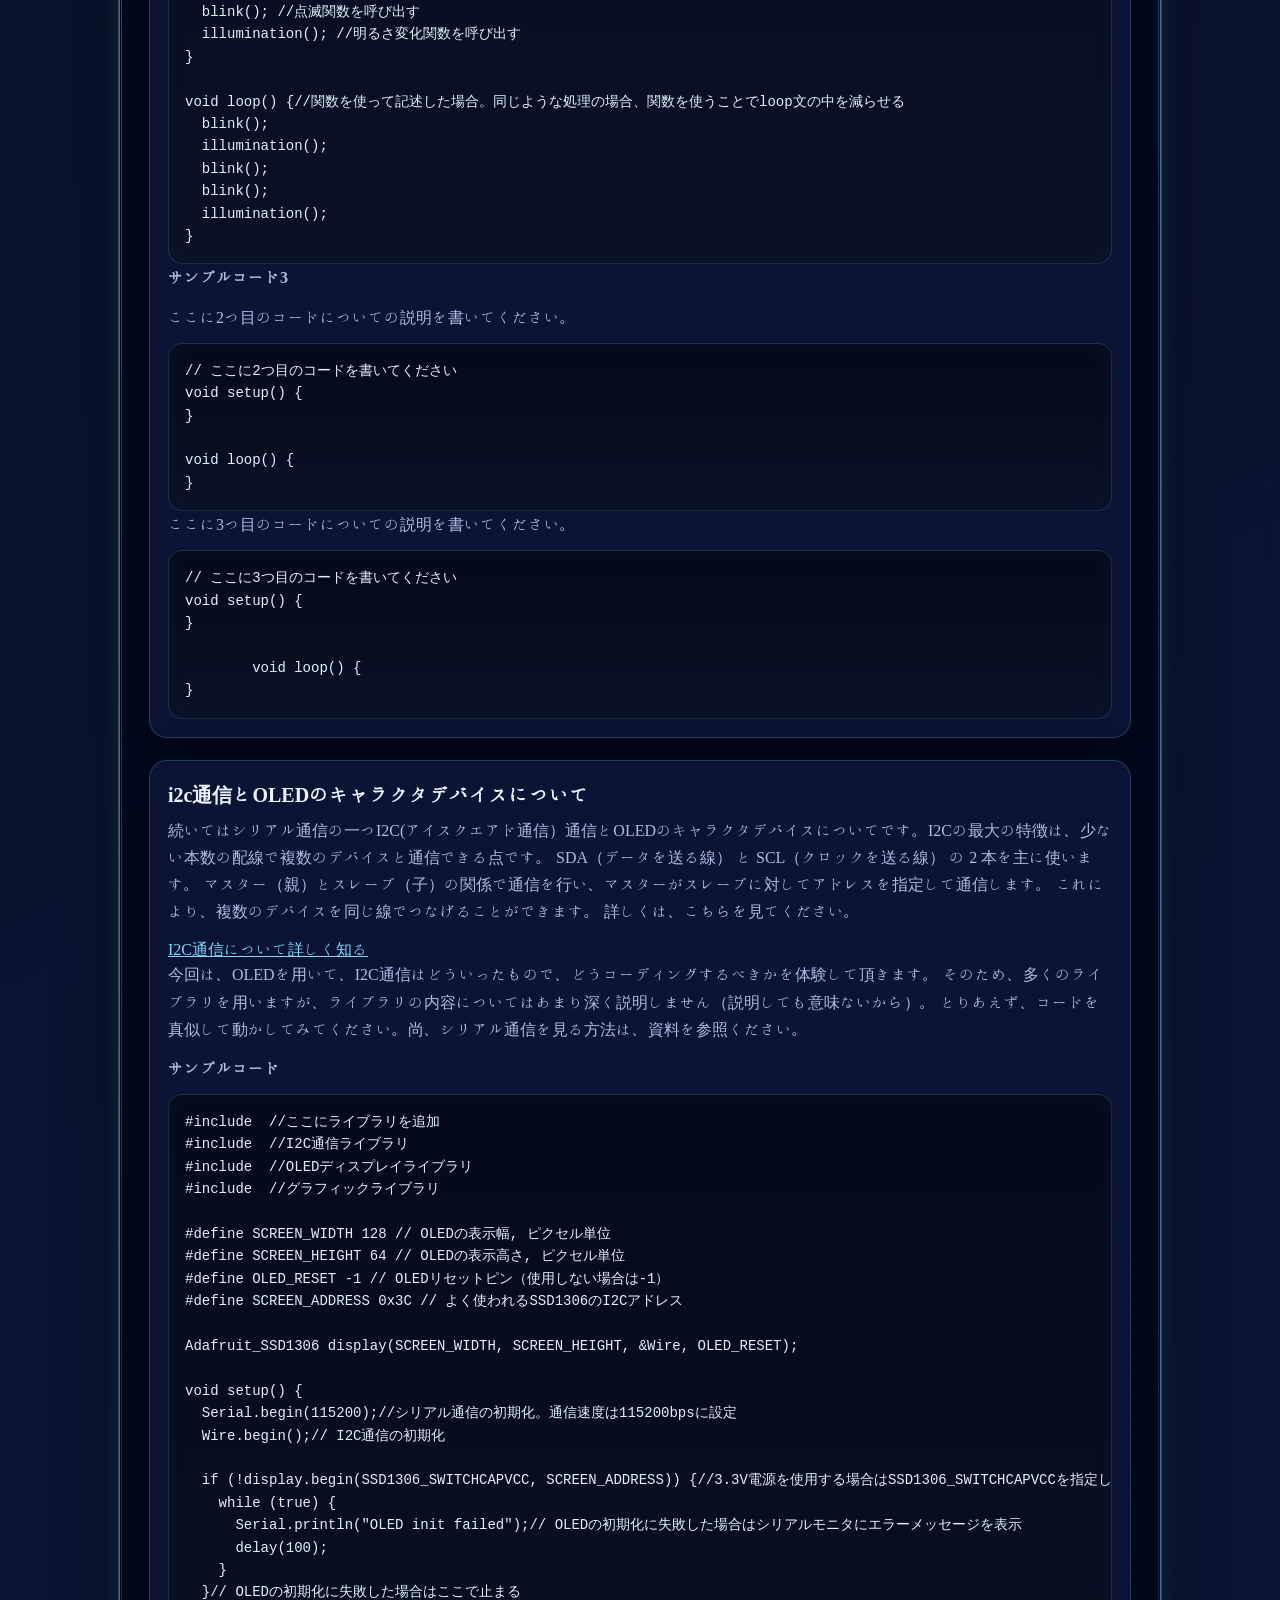
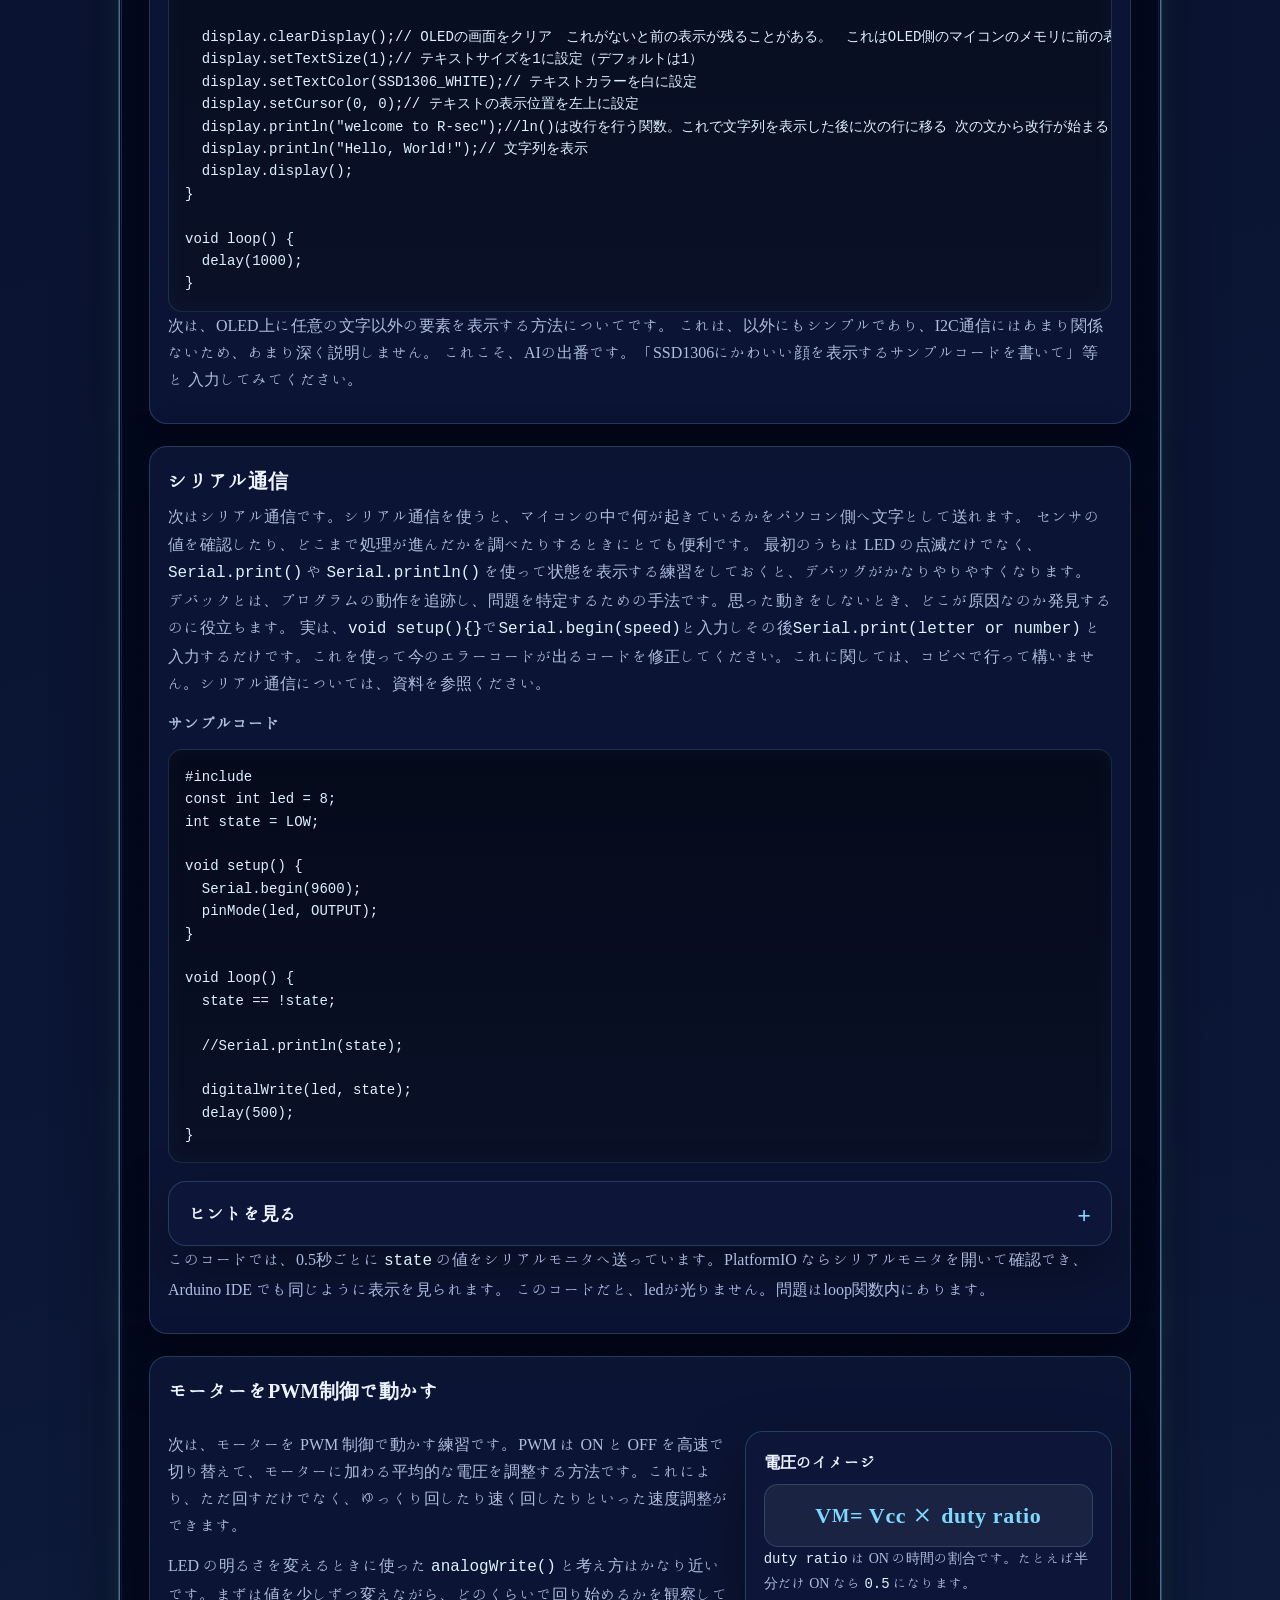
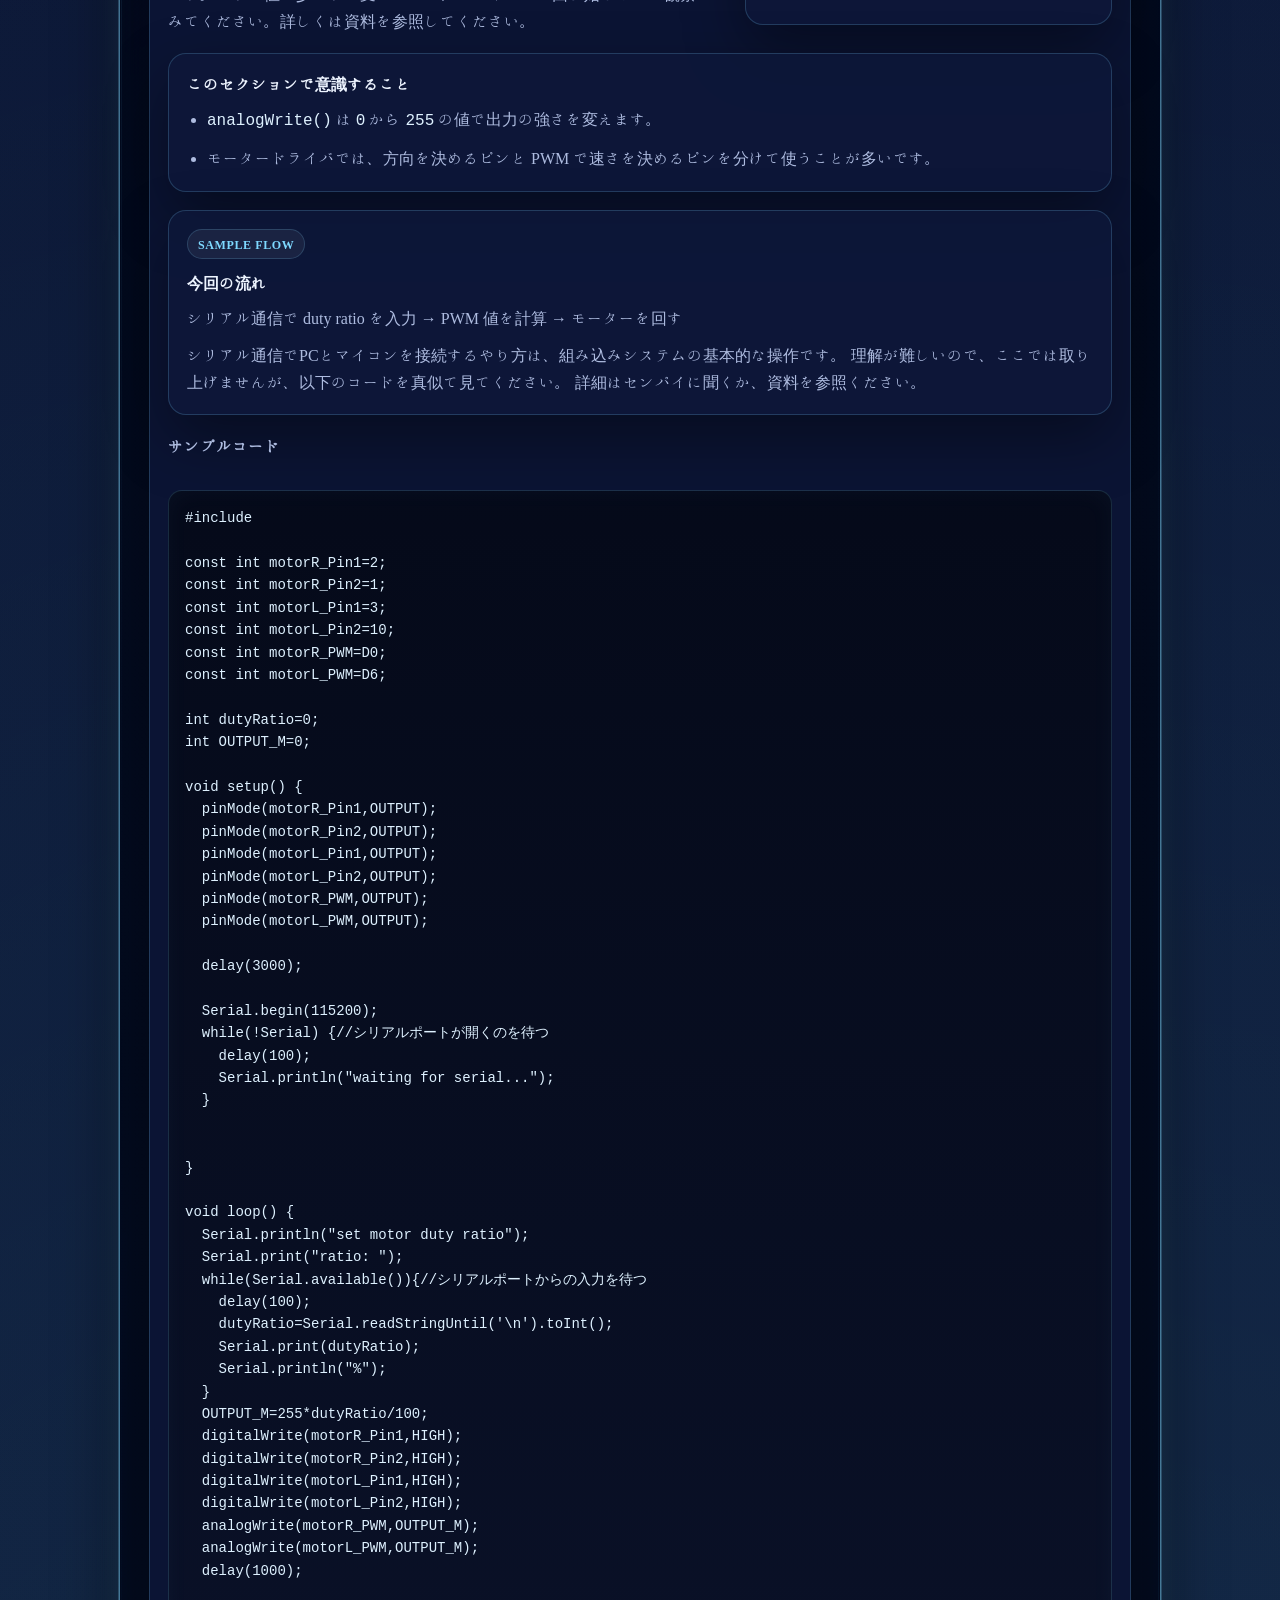
==== commit da07122b: "Add setup instructions for VSCode and PlatformIO" ====
--- a/index.html
+++ b/index.html
@@ -2600,6 +2600,7 @@
         <div class="setup-panel">
           <h3 id="environment-title">PlatformIO（推奨）</h3>
           <p id="environment-description">C++ 開発の推奨環境です。セットアップ手順はこの欄に追記してください。</p>
+          
         </div>
       </div>
     </section>
@@ -2607,7 +2608,14 @@
     <section class="content-card" id="coding">
       <h2>コーディング</h2>
       <p><a href="https://qiita.com/tattsu_hitsuzi/items/552fc58c2da00cf857dc" target="_blank" rel="noopener noreferrer">コメント</a>等は極力日本語にしますが、英語で基本的には書きます。</p>
-
+      <ol>
+        <li><a href="https://code.visualstudio.com/">このリンク</a>からvsCodeをダウンロードします。
+      　マックかwindowsかは自分の端末2合わせて選択してください。</li>
+        <li>ダウンロードが終了し、vscodeを起動すると、左側に5つくらいのアイコンがあります。<br />これをクリックすると検索ウインドウみたいなのが出てくるので「Japanese）と検索すると、microsoftのだしてる公式日本語パックがあるので、「install」からインストール、再起動をします。
+        </li>
+        <li>同様に、「playform io」と検索して、インストールします。</li>
+        <li>左のアイコンが増えたらOK!</li>
+      </ol>
       <div class="coding-block">
         <h3>基本構造</h3>
         <p>Arduino 系のプログラムは、最初に 1 回だけ実行される <code>setup()</code> と、その後くり返し実行される <code>loop()</code> を基本にして構成します。setup()の前に定義を書きます。ここら辺は使いながら慣れてください（規則はいくらでもありますから、説明していくときりがないです）。
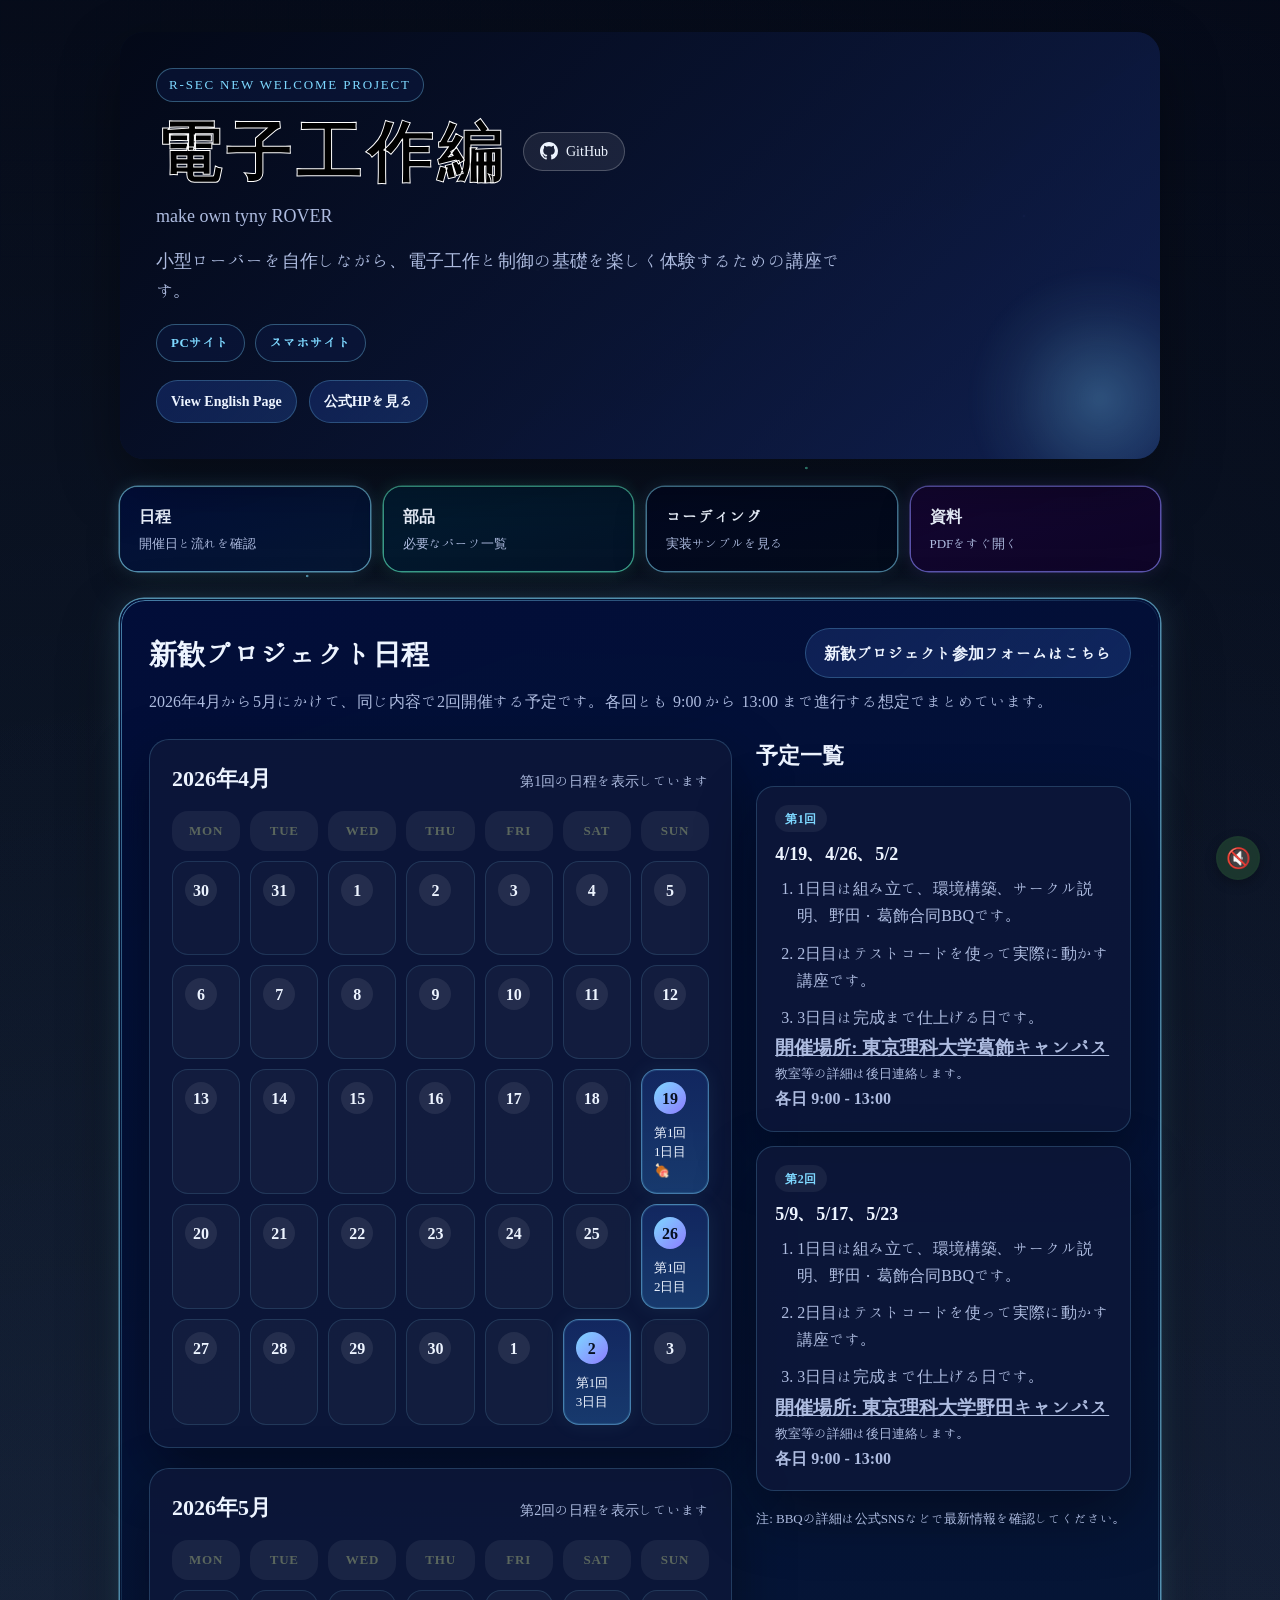
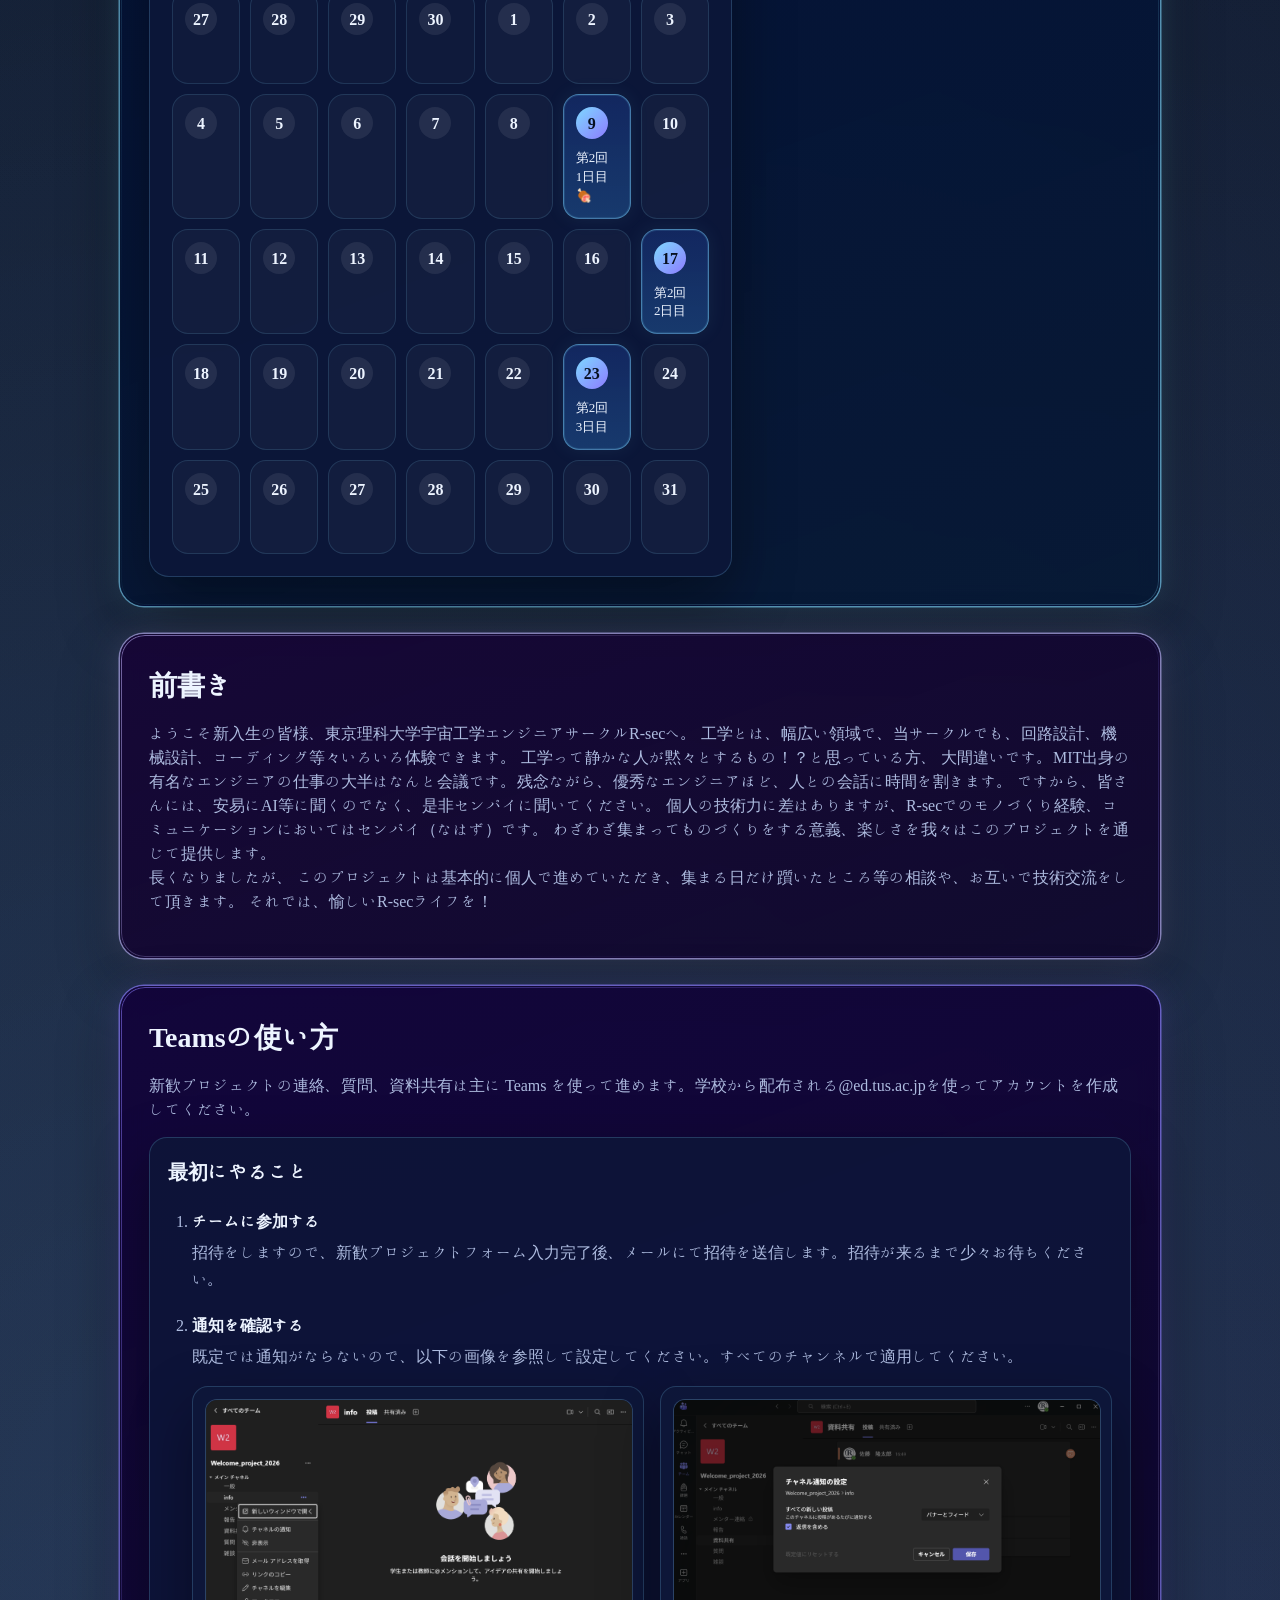
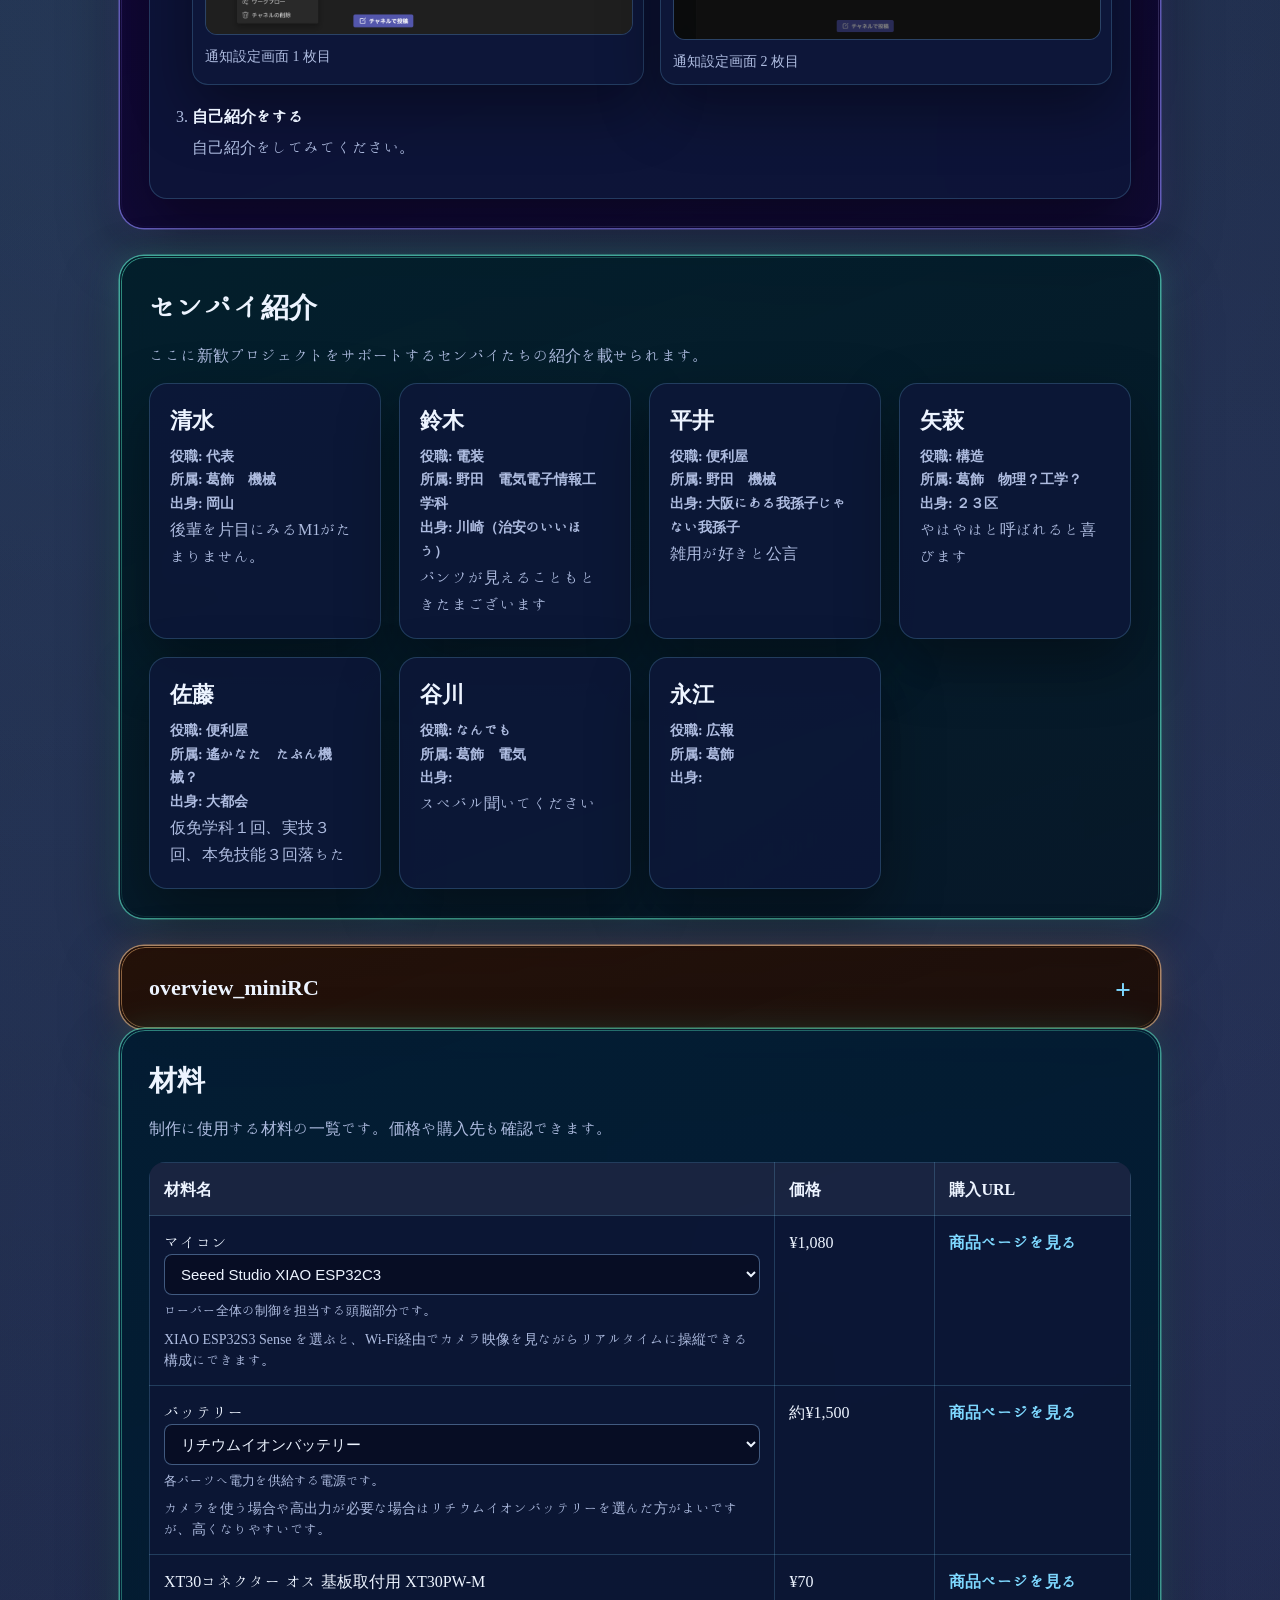
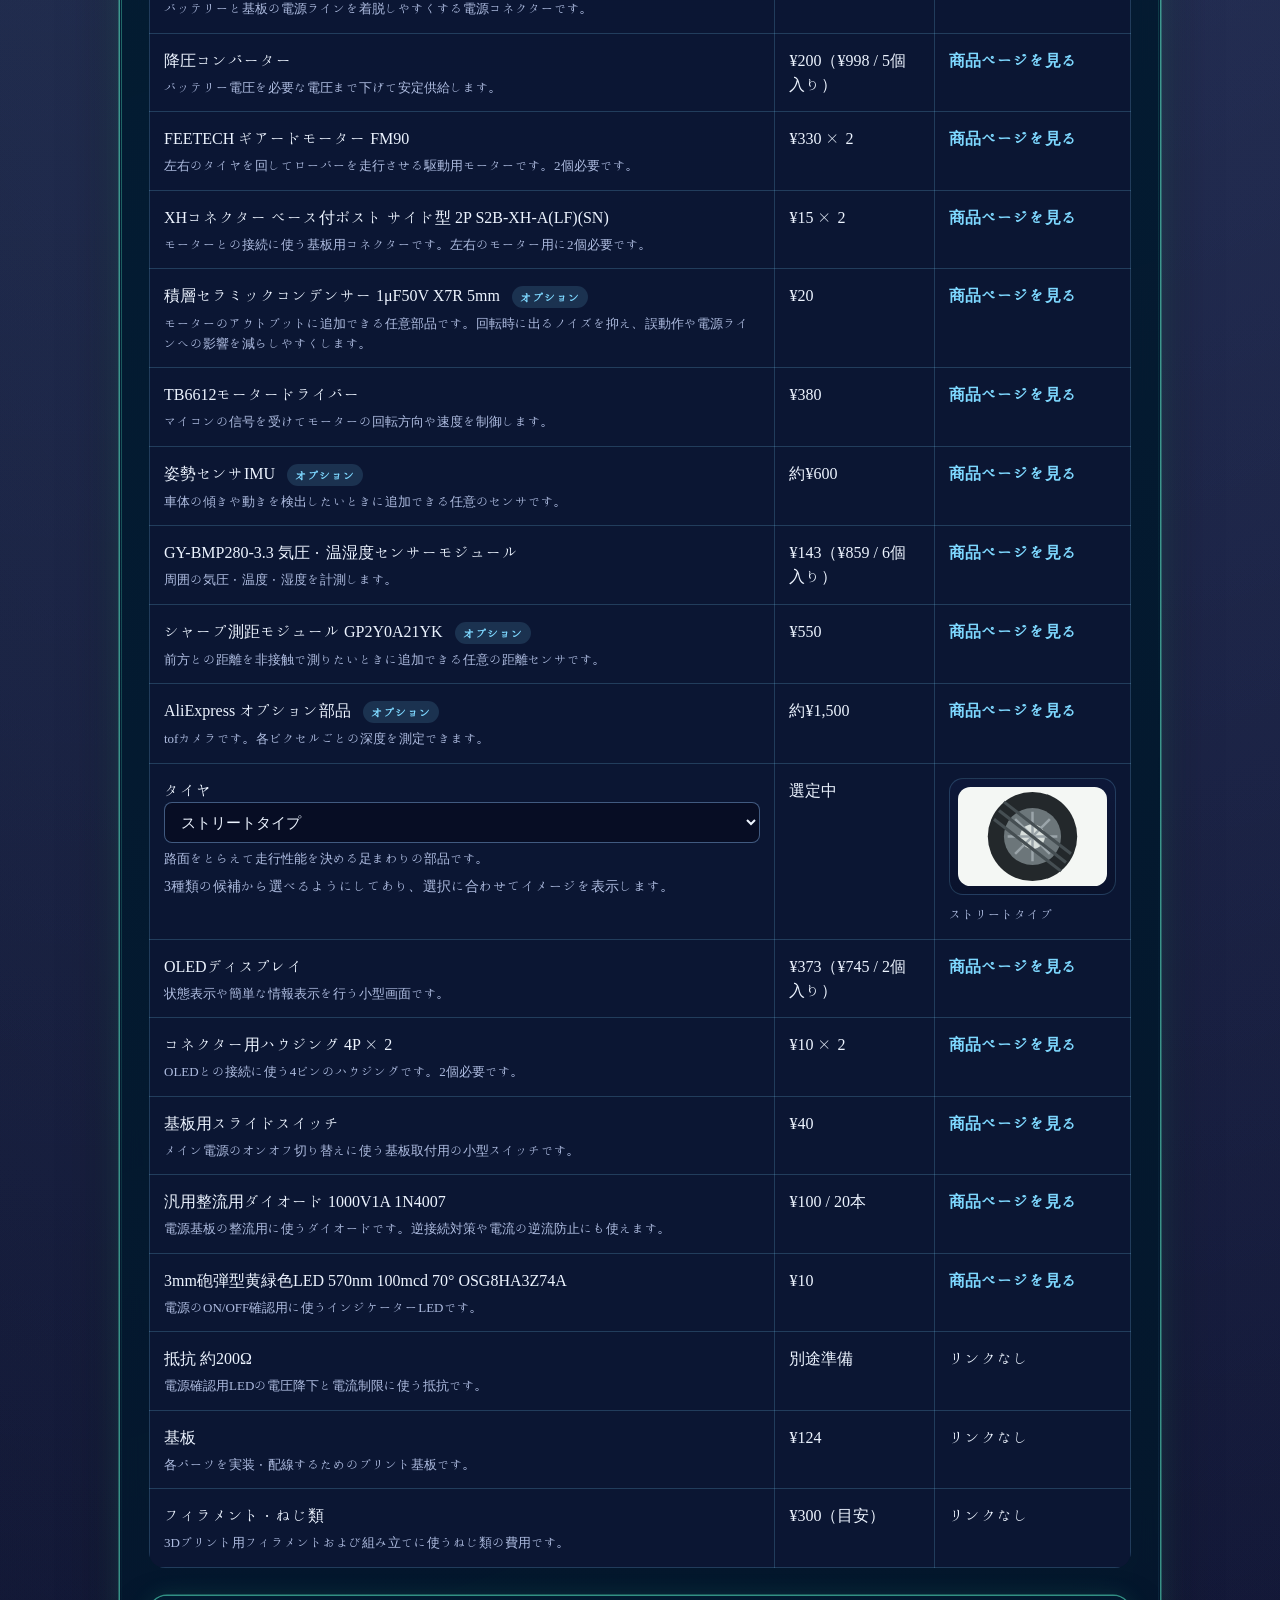
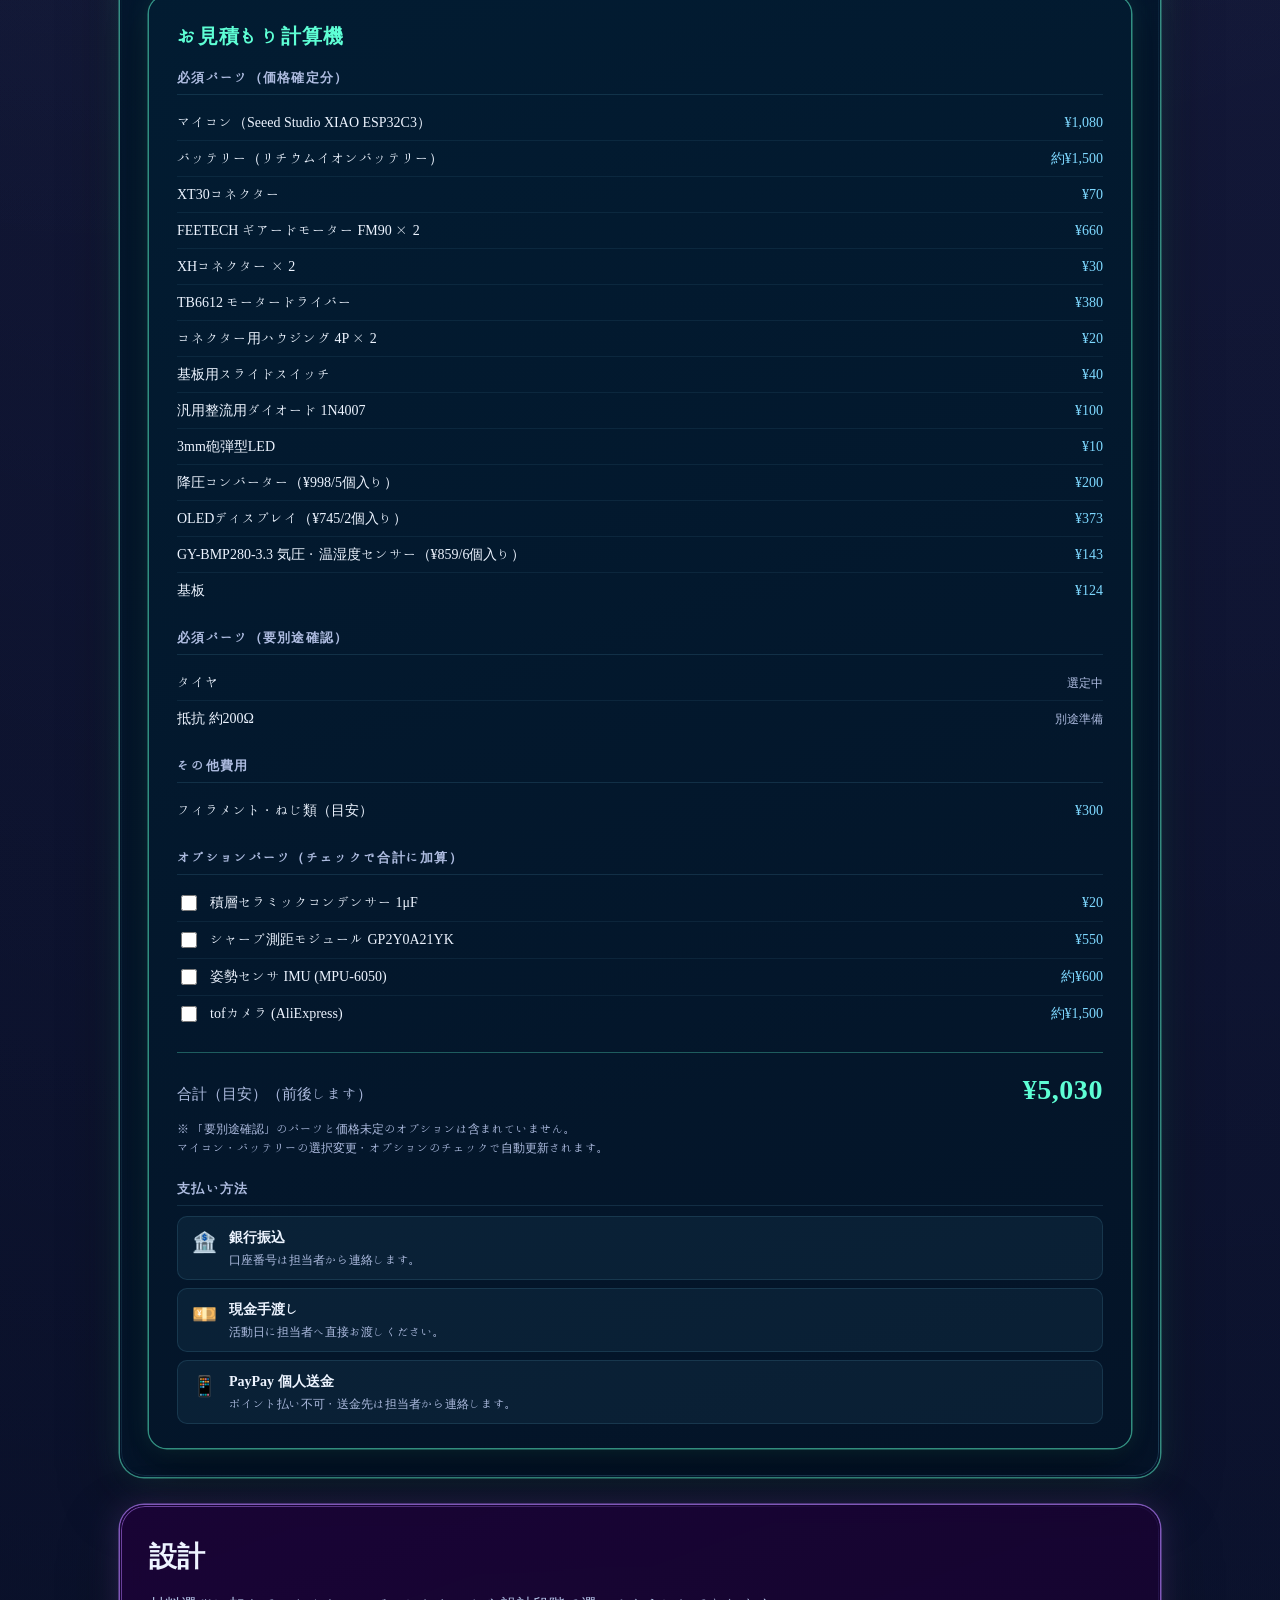
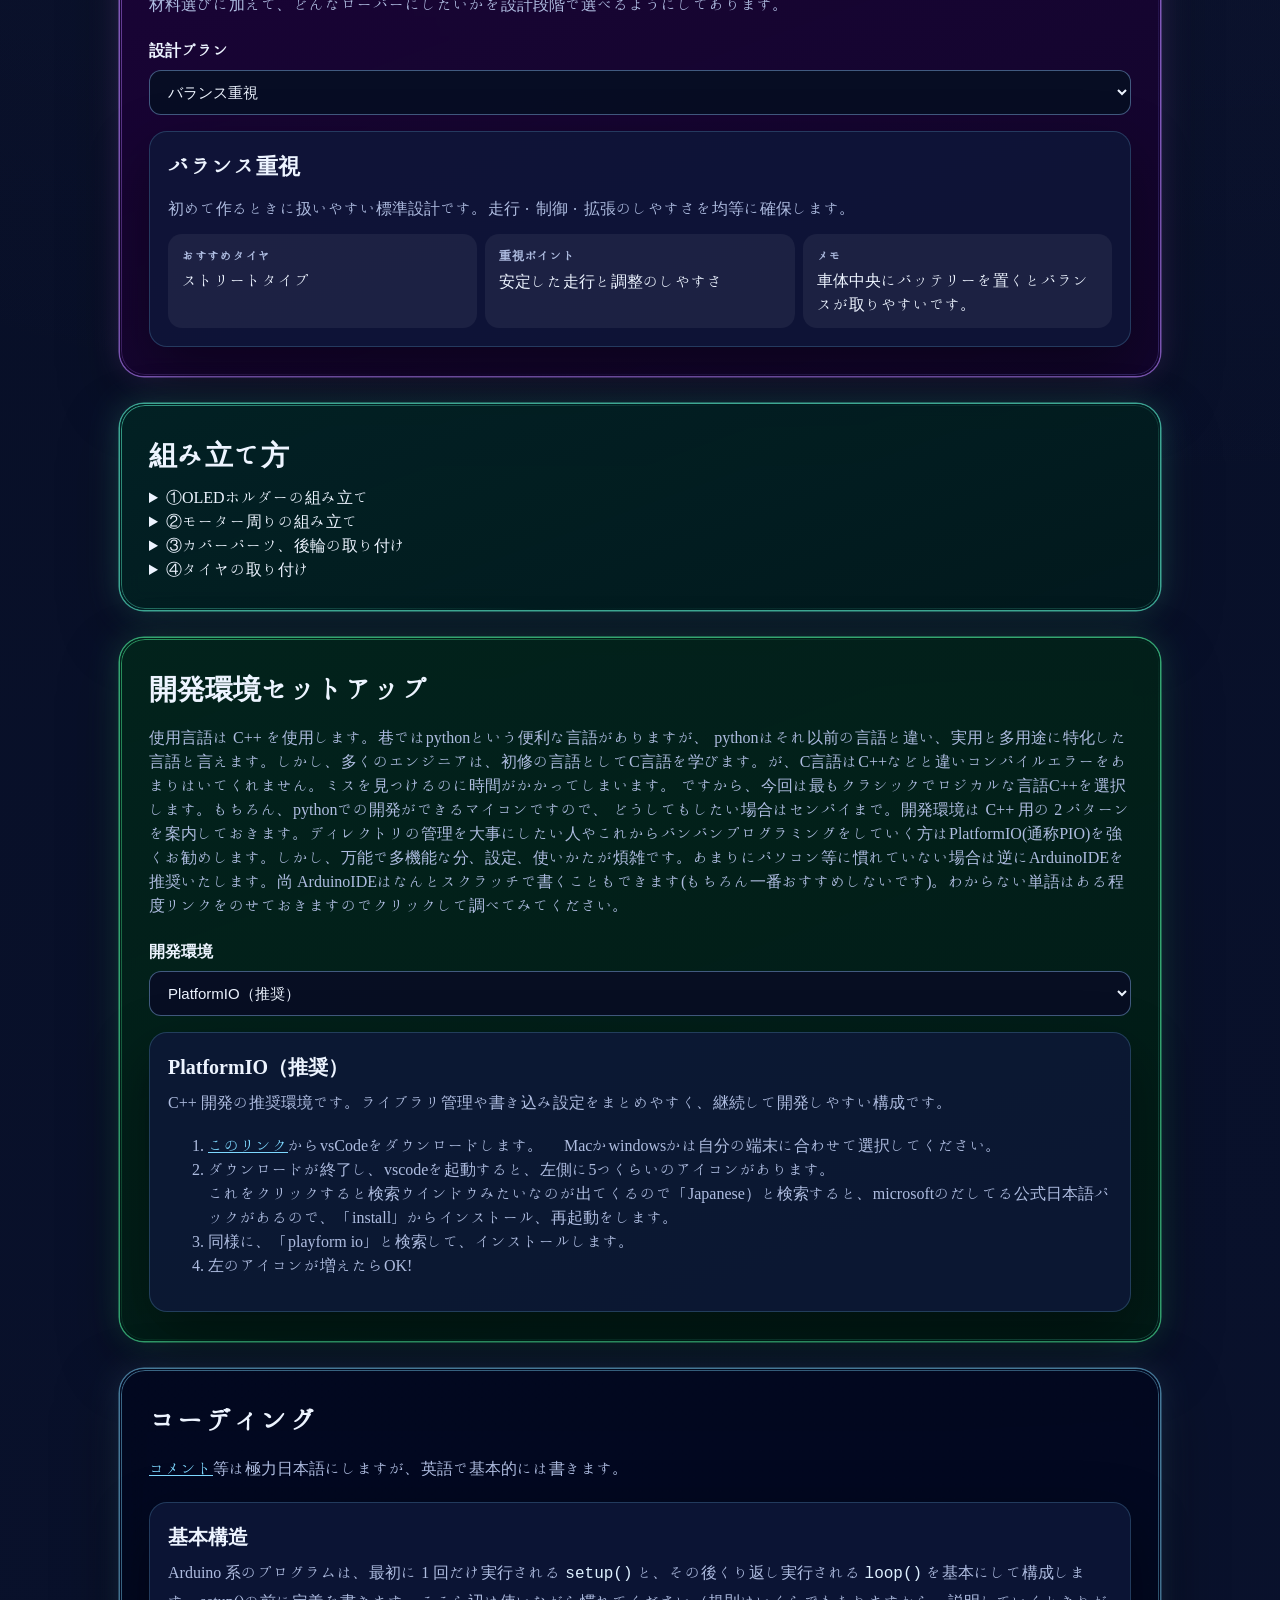
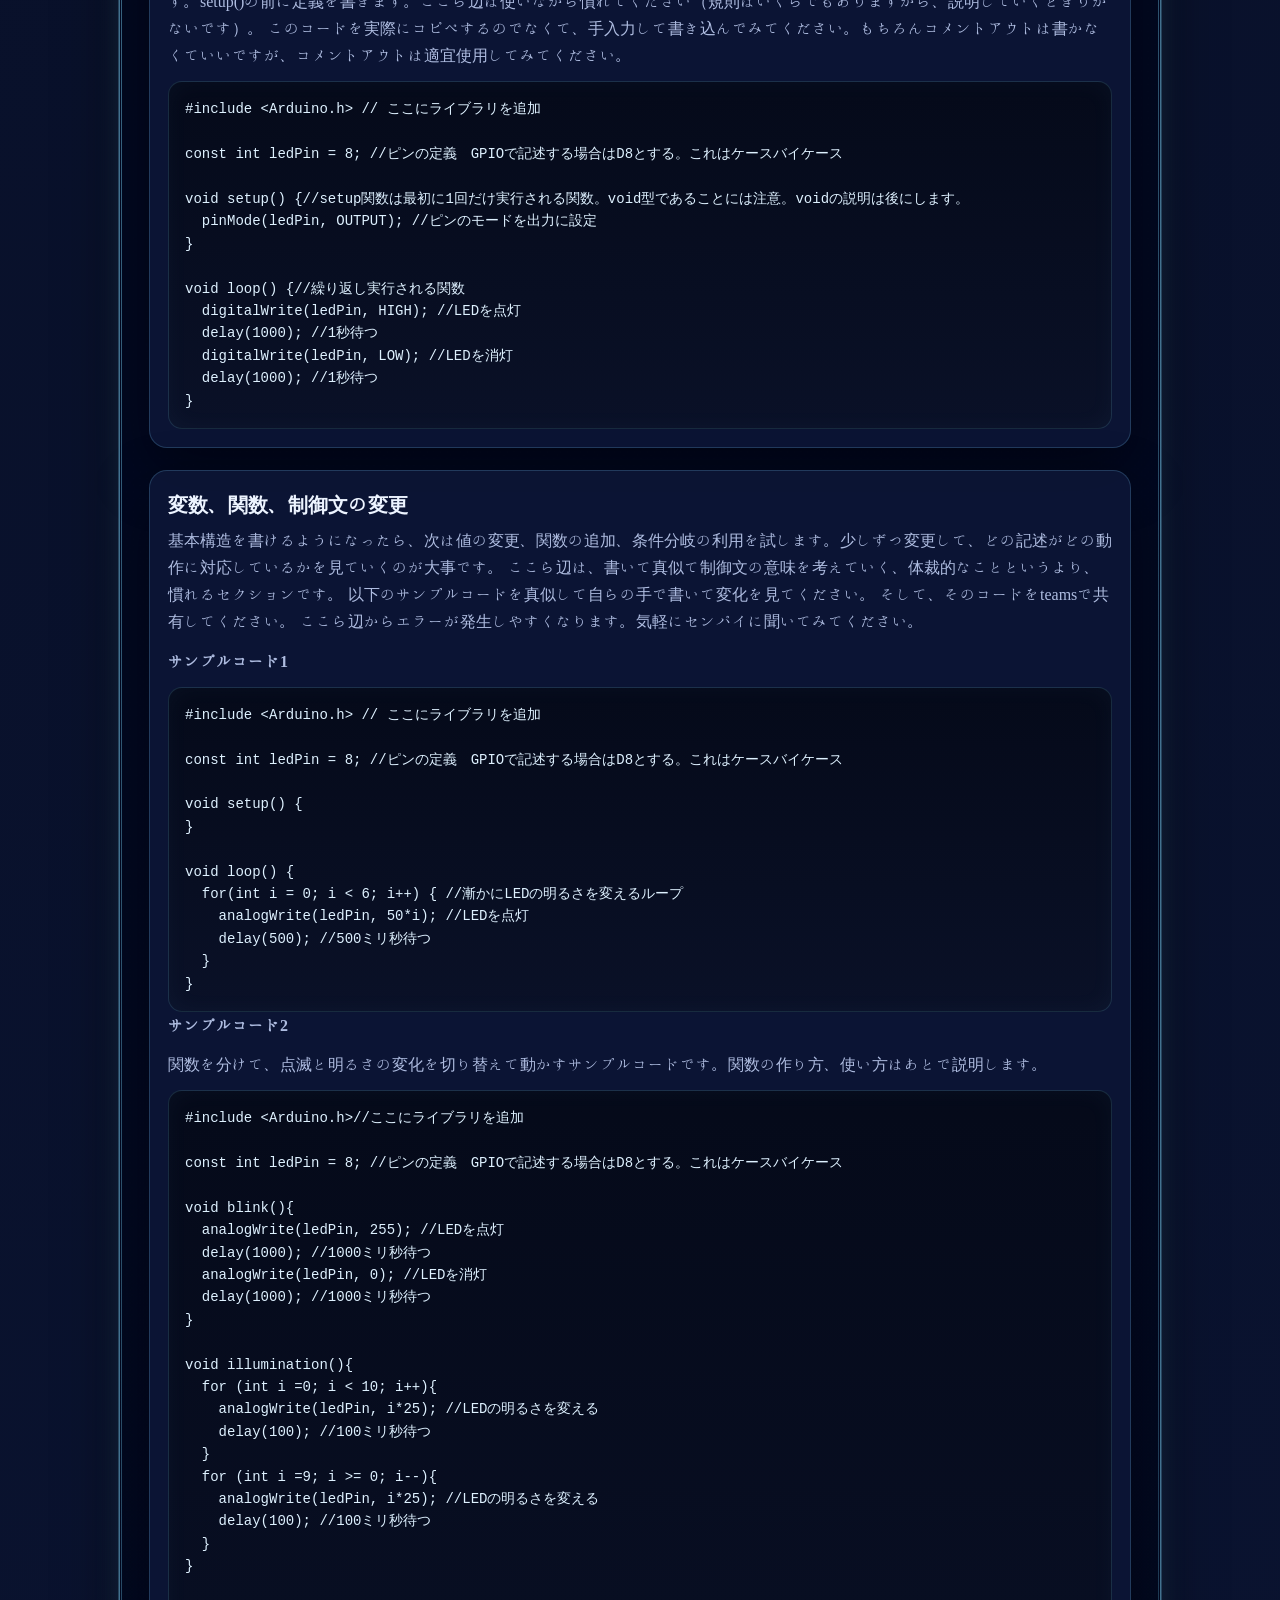
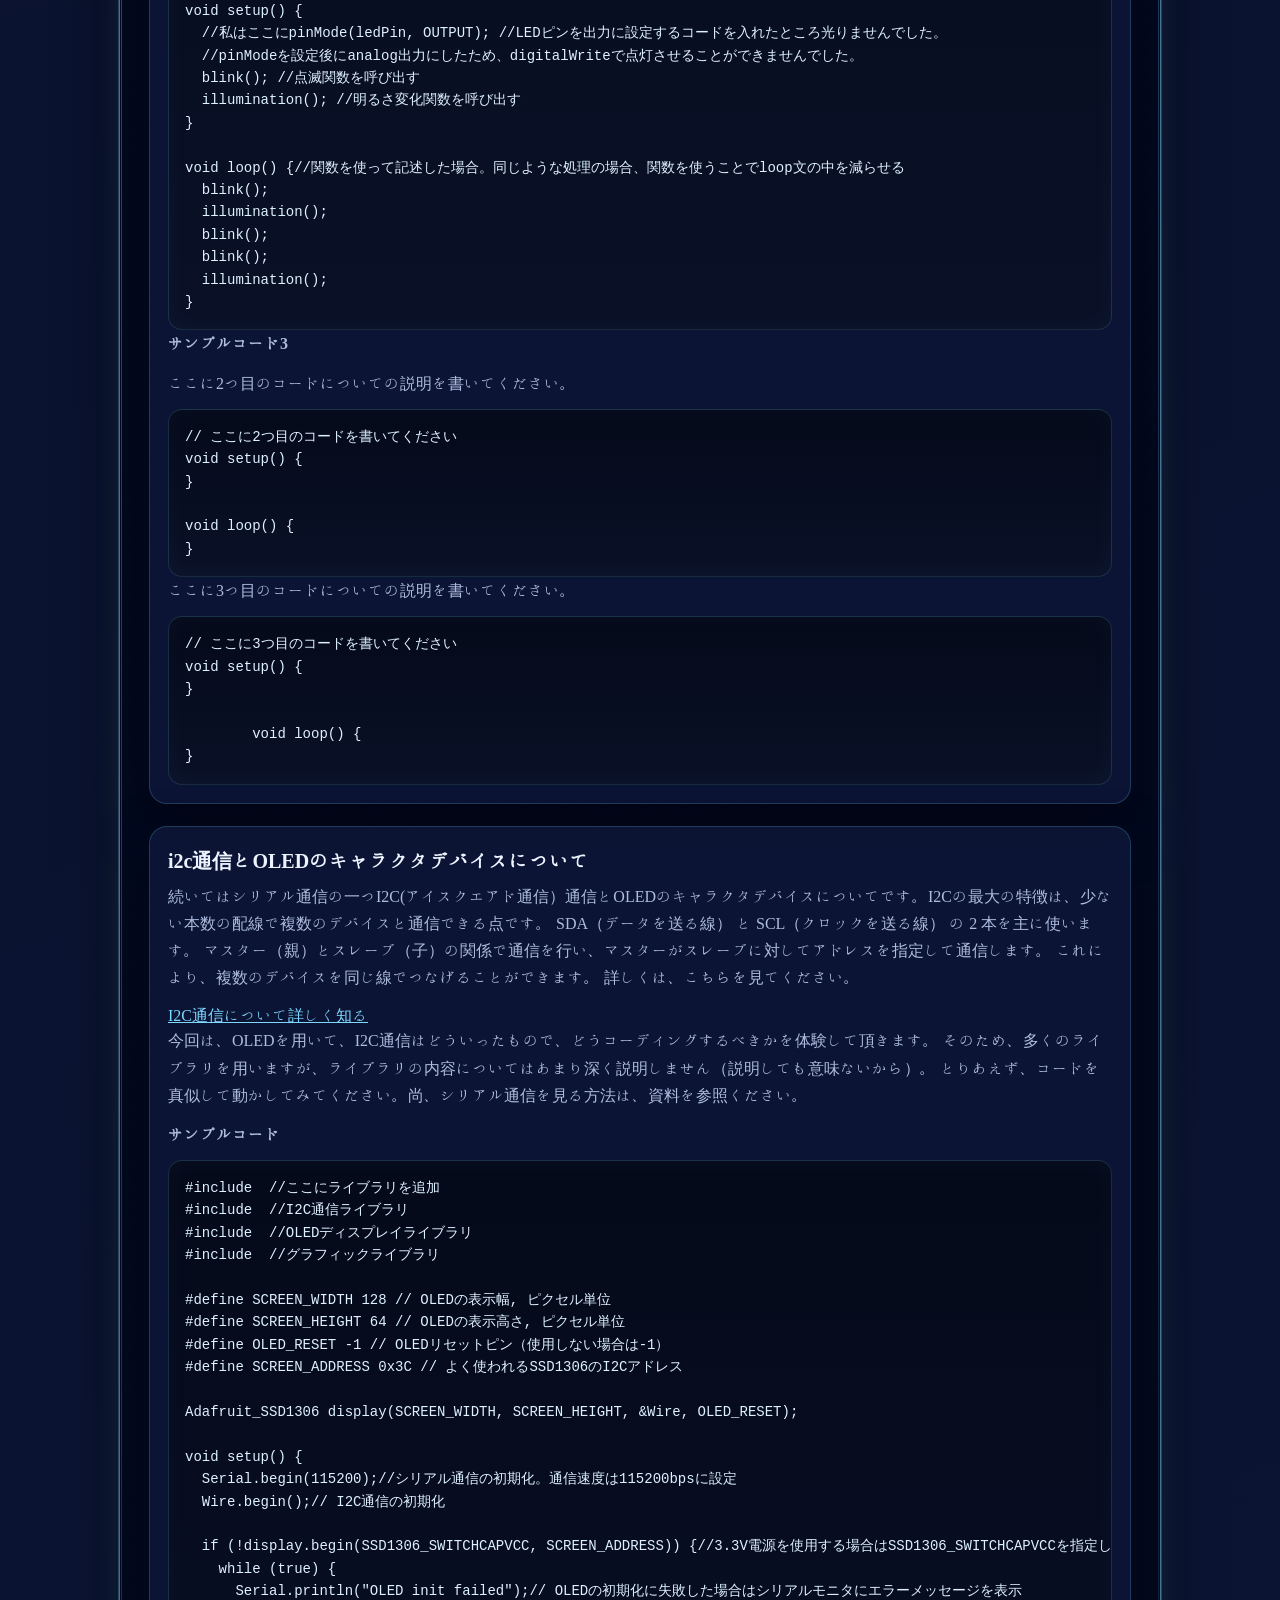
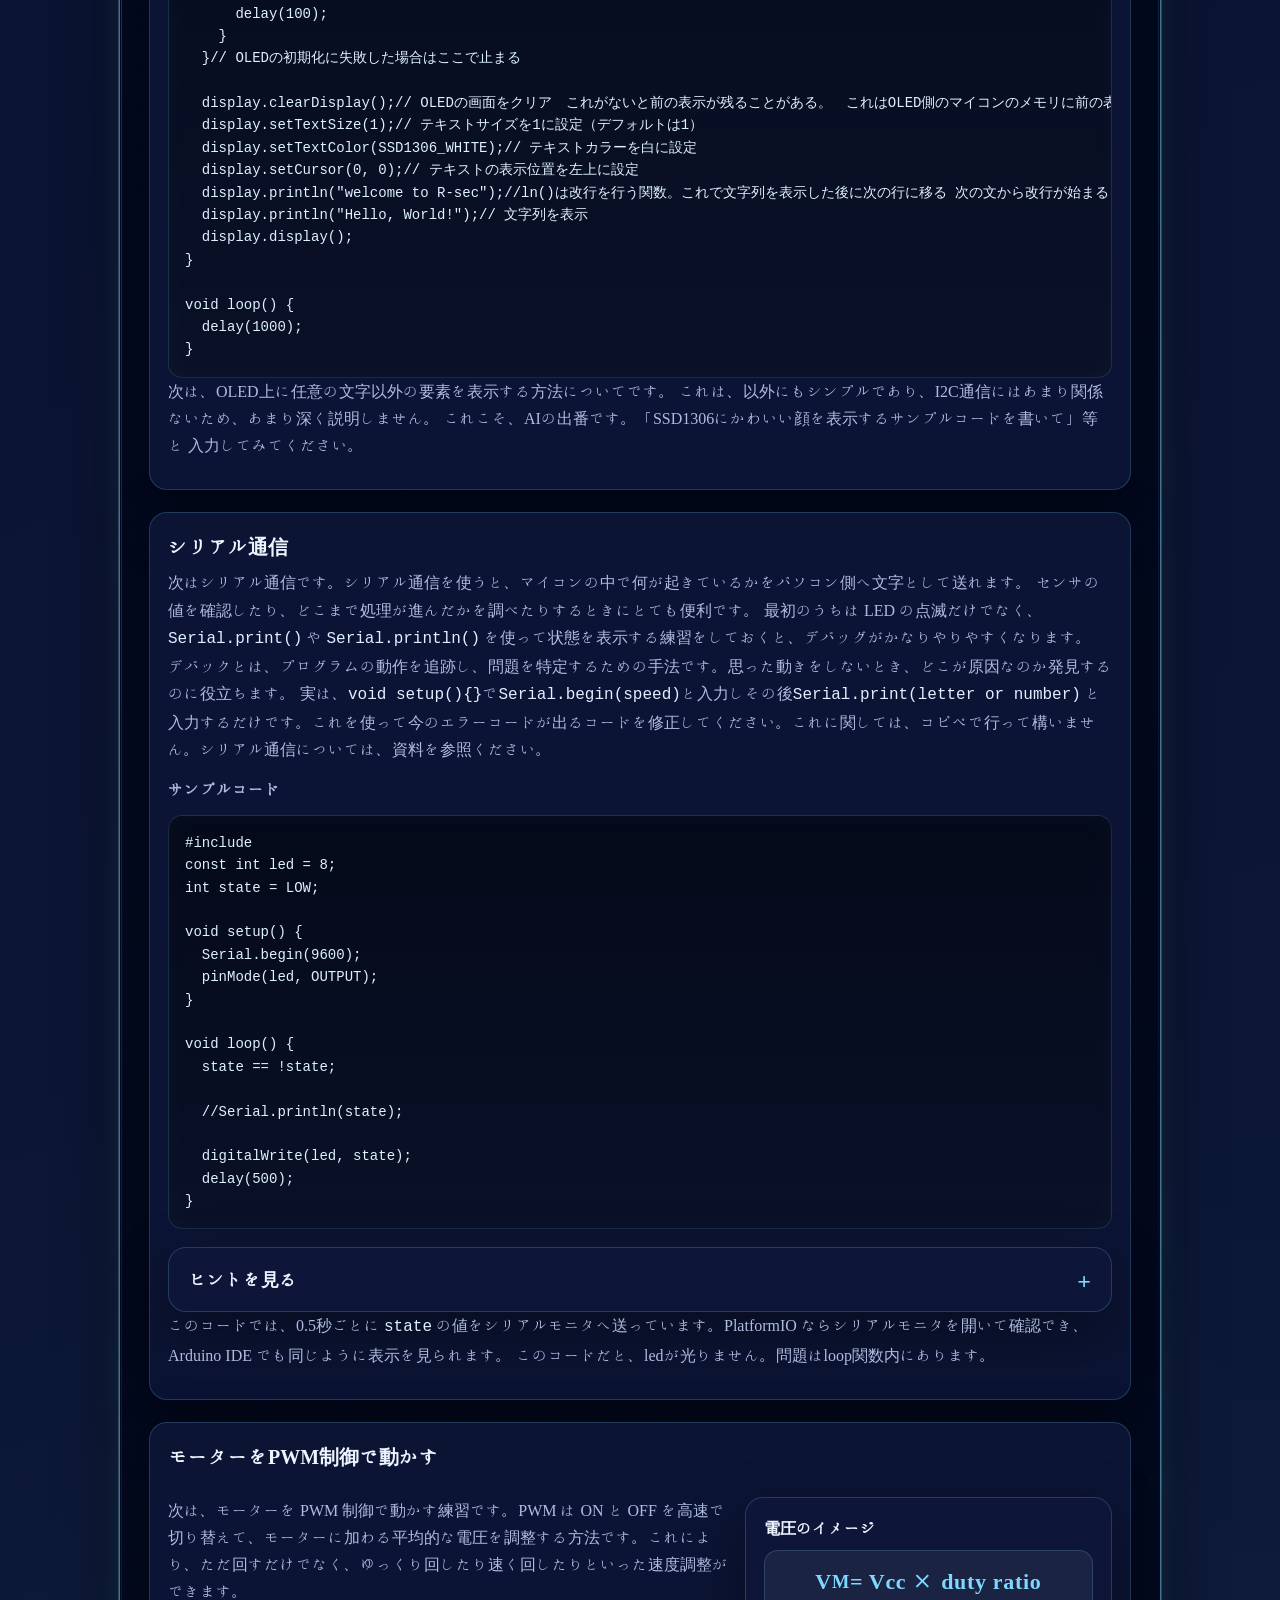
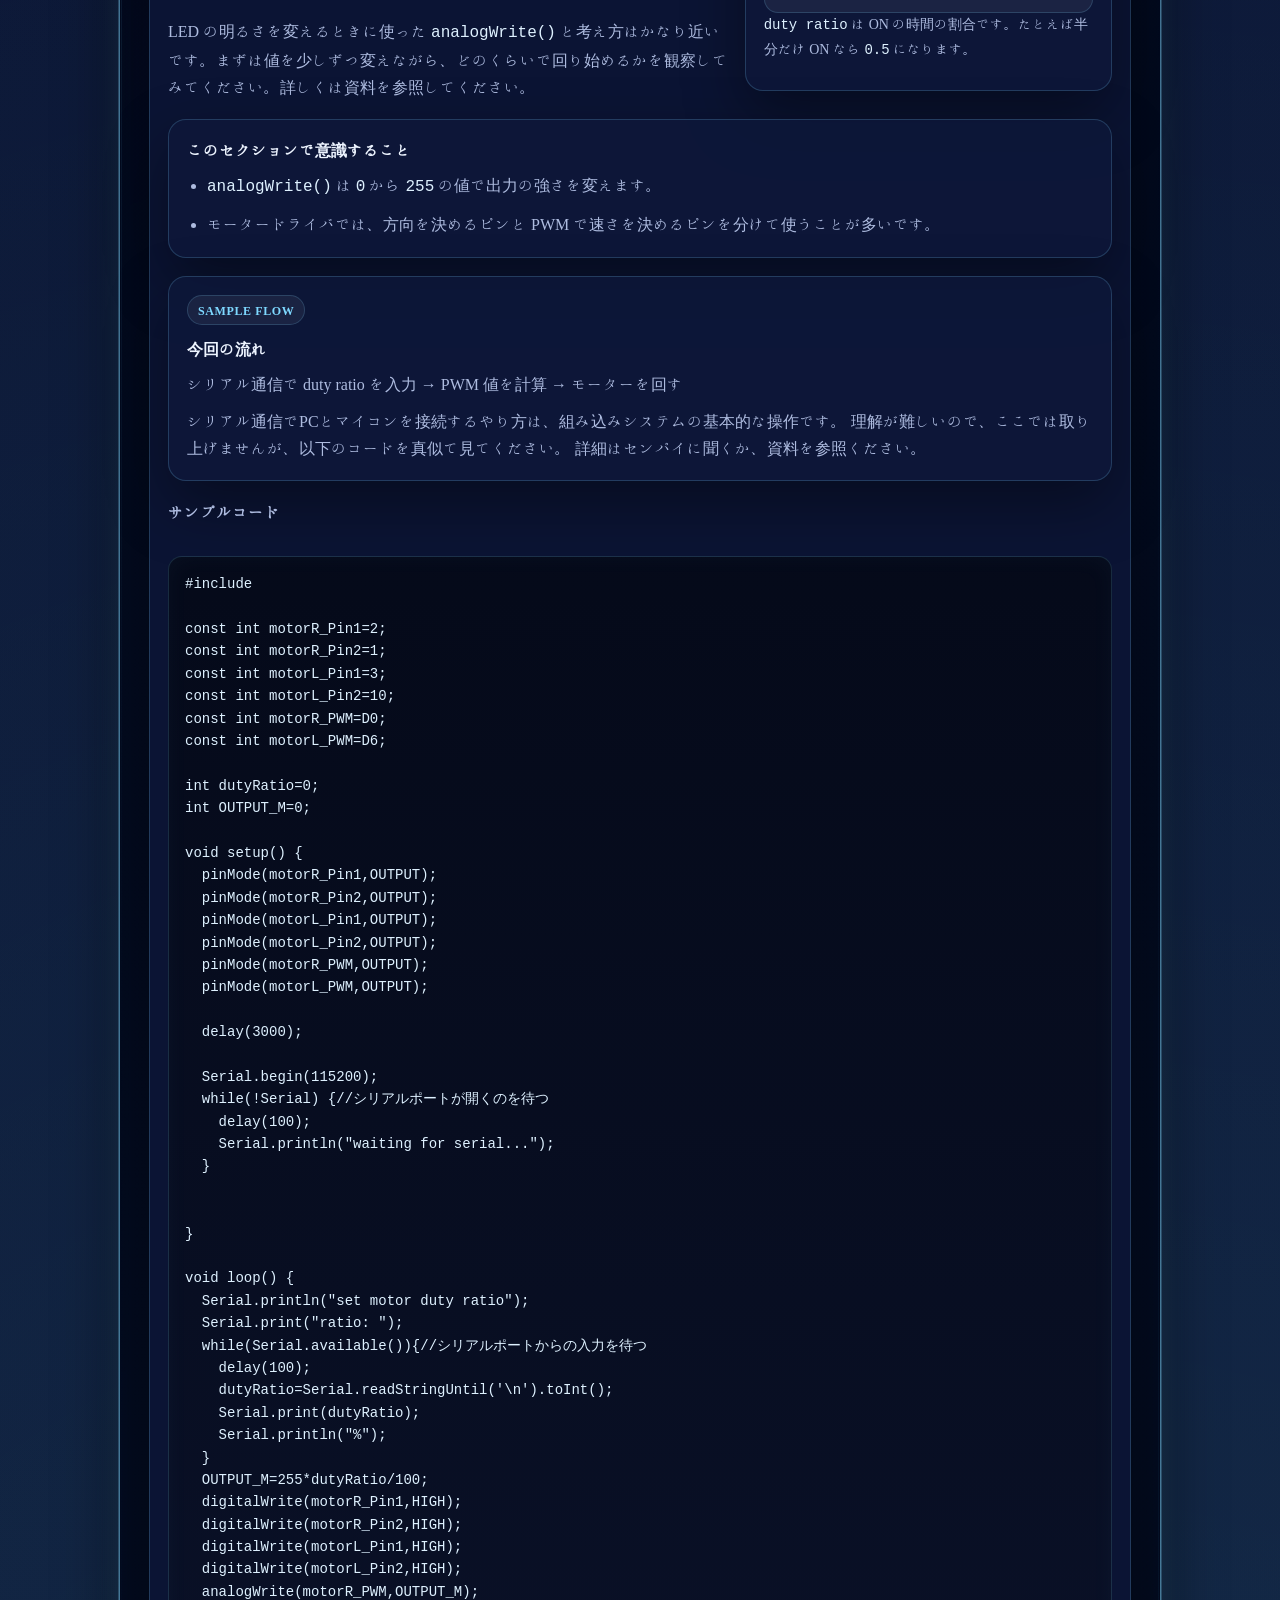
==== commit 2bd4389d: "assembly作成" ====
--- a/index.html
+++ b/index.html
@@ -11,1863 +11,7 @@
   <link rel="preconnect" href="https://fonts.googleapis.com">
   <link rel="preconnect" href="https://fonts.gstatic.com" crossorigin>
   <link href="https://fonts.googleapis.com/css2?family=Hannari&display=swap" rel="stylesheet">
-  <style>
-    :root {
-      --meat-cursor: url("data:image/svg+xml,%3Csvg xmlns='http://www.w3.org/2000/svg' width='32' height='32' viewBox='0 0 32 32'%3E%3Cpath d='M20.6 4.9c-2.8.1-5.2 1.2-7.5 3.4-1.4 1.4-2.3 2.9-2.8 4.5-.7.2-1.5.7-2.1 1.3-1.6 1.6-1.6 4.2 0 5.7.6.6 1.4 1 2.2 1.2.6 1.5 1.6 2.9 3 4.1 2.7 2.3 5.7 3.2 9 2.6 4-.7 7.2-4.2 7.7-8.2.6-4.8-1.8-9.5-6.1-12-1-.6-2.3-1-3.4-1-.1-.6-.6-1.2-1.1-1.6-.8-.5-1.9-.5-2.7 0-.6.4-1 .9-1.1 1.6.4-.1.8-.1 1.2-.1 1.4 0 2.7.2 3.7.5z' fill='%23c24b4c'/%3E%3Cpath d='M23.3 8.3c-2.1-1.2-4.8-1.7-7.2-1.2-2.4.5-4.7 1.9-6.1 4-1.3 1.9-1.7 4.4-1 6.6.7 2.2 2.4 4.3 4.8 5.7 2.3 1.3 5.2 1.9 7.8 1.3 3.2-.8 5.7-3.8 6.1-7.1.5-3.8-1.4-7.5-4.4-9.3z' fill='%23e26d63'/%3E%3Cellipse cx='17.5' cy='15.6' rx='6.1' ry='4.8' fill='%23f3aa91'/%3E%3Cpath d='M6.3 14.8c-.7 0-1.4.3-1.8.8-1 1-1 2.6 0 3.6.5.5 1.1.8 1.8.8h2.2v-5.2H6.3z' fill='%23f2eee7'/%3E%3Ccircle cx='4.7' cy='16.6' r='1.8' fill='%23fffaf3'/%3E%3C/svg%3E") 4 4;
-      --meat-cursor-pointer: url("data:image/svg+xml,%3Csvg xmlns='http://www.w3.org/2000/svg' width='32' height='32' viewBox='0 0 32 32'%3E%3Cpath d='M20.6 4.9c-2.8.1-5.2 1.2-7.5 3.4-1.4 1.4-2.3 2.9-2.8 4.5-.7.2-1.5.7-2.1 1.3-1.6 1.6-1.6 4.2 0 5.7.6.6 1.4 1 2.2 1.2.6 1.5 1.6 2.9 3 4.1 2.7 2.3 5.7 3.2 9 2.6 4-.7 7.2-4.2 7.7-8.2.6-4.8-1.8-9.5-6.1-12-1-.6-2.3-1-3.4-1-.1-.6-.6-1.2-1.1-1.6-.8-.5-1.9-.5-2.7 0-.6.4-1 .9-1.1 1.6.4-.1.8-.1 1.2-.1 1.4 0 2.7.2 3.7.5z' fill='%23c24b4c'/%3E%3Cpath d='M23.3 8.3c-2.1-1.2-4.8-1.7-7.2-1.2-2.4.5-4.7 1.9-6.1 4-1.3 1.9-1.7 4.4-1 6.6.7 2.2 2.4 4.3 4.8 5.7 2.3 1.3 5.2 1.9 7.8 1.3 3.2-.8 5.7-3.8 6.1-7.1.5-3.8-1.4-7.5-4.4-9.3z' fill='%23e26d63'/%3E%3Cellipse cx='17.5' cy='15.6' rx='6.1' ry='4.8' fill='%23f3aa91'/%3E%3Cpath d='M6.3 14.8c-.7 0-1.4.3-1.8.8-1 1-1 2.6 0 3.6.5.5 1.1.8 1.8.8h2.2v-5.2H6.3z' fill='%23f2eee7'/%3E%3Ccircle cx='4.7' cy='16.6' r='1.8' fill='%23fffaf3'/%3E%3C/svg%3E") 4 4;
-    }
-
-    body {
-      margin: 0;
-      padding: 32px;
-      font-family: "Hannari", serif;
-      background:
-        radial-gradient(circle at top left, #f8d9a0 0%, transparent 28%),
-        linear-gradient(135deg, #f4efe6 0%, #dfe8df 100%);
-      color: #243028;
-      min-height: 100vh;
-      cursor: var(--meat-cursor), auto;
-    }
-
-    a,
-    button,
-    summary,
-    select,
-    label {
-      cursor: var(--meat-cursor-pointer), pointer;
-    }
-
-    .page-shell {
-      max-width: 1040px;
-      margin: 0 auto;
-    }
-
-    .desktop-only {
-      display: block;
-    }
-
-    .mobile-only {
-      display: none;
-    }
-
-    .hero {
-      margin-bottom: 28px;
-      padding: 36px;
-      border-radius: 24px;
-      background: #1f3d30;
-      color: #f7f4ee;
-      box-shadow: 0 22px 45px rgba(31, 61, 48, 0.18);
-      position: relative;
-      overflow: hidden;
-    }
-
-    .hero::before {
-      content: "";
-      position: absolute;
-      inset: 0;
-      background: linear-gradient(135deg, rgba(17, 29, 24, 0.82), rgba(33, 62, 50, 0.58));
-      transform: scale(1.03);
-      z-index: 0;
-    }
-
-    .hero::after {
-      content: "";
-      position: absolute;
-      inset: auto -40px -70px auto;
-      width: 220px;
-      height: 220px;
-      border-radius: 50%;
-      background: rgba(248, 217, 160, 0.18);
-      z-index: 1;
-    }
-
-    .hero > * {
-      position: relative;
-      z-index: 2;
-    }
-
-    .hero-video {
-      position: absolute;
-      inset: 0;
-      width: 100%;
-      height: 100%;
-      object-fit: cover;
-      transform: scale(1.03);
-      z-index: 0;
-    }
-
-    .hero-kicker {
-      display: inline-block;
-      margin-bottom: 14px;
-      padding: 6px 12px;
-      border: 1px solid rgba(255, 255, 255, 0.24);
-      border-radius: 999px;
-      font-size: 13px;
-      letter-spacing: 0.08em;
-      text-transform: uppercase;
-      background: rgba(255, 255, 255, 0.08);
-    }
-
-    .hero-title-row {
-      display: flex;
-      align-items: center;
-      gap: 16px;
-      flex-wrap: wrap;
-    }
-    .github-btn {
-      display: inline-flex;
-      align-items: center;
-      gap: 8px;
-      padding: 8px 16px;
-      border-radius: 999px;
-      border: 1px solid rgba(255, 255, 255, 0.22);
-      background: rgba(255, 255, 255, 0.08);
-      color: inherit;
-      font-size: 14px;
-      font-family: inherit;
-      text-decoration: none;
-      transition: background 0.18s, border-color 0.18s;
-      white-space: nowrap;
-    }
-    .github-btn:hover {
-      background: rgba(255, 255, 255, 0.16);
-      border-color: rgba(255, 255, 255, 0.4);
-    }
-    .github-btn svg {
-      flex-shrink: 0;
-    }
-
-    .hero h1 {
-      margin: 0;
-      font-size: clamp(41px, 6vw, 65px);
-      line-height: 1.08;
-      letter-spacing: 0.03em;
-    }
-
-    .language-link {
-      display: inline-flex;
-      align-items: center;
-      margin-top: 18px;
-      padding: 10px 14px;
-      border: 1px solid rgba(255, 255, 255, 0.28);
-      border-radius: 999px;
-      color: #f7f4ee;
-      text-decoration: none;
-      font-size: 14px;
-      font-weight: 700;
-      background: rgba(255, 255, 255, 0.08);
-      transition: background-color 0.2s ease;
-    }
-
-    .language-link:hover {
-      background: rgba(255, 255, 255, 0.16);
-    }
-
-    .hero-link-row {
-      display: flex;
-      flex-wrap: wrap;
-      gap: 12px;
-      margin-top: 18px;
-    }
-
-    .hero-link-row .language-link {
-      margin-top: 0;
-    }
-
-    .hero p {
-      margin: 14px 0 0;
-      max-width: 700px;
-      font-size: 18px;
-      line-height: 1.7;
-      color: rgba(247, 244, 238, 0.88);
-    }
-
-    .hero-device-row {
-      display: flex;
-      flex-wrap: wrap;
-      gap: 10px;
-      margin-top: 18px;
-    }
-
-    .hero-device-chip {
-      display: inline-flex;
-      align-items: center;
-      padding: 8px 14px;
-      border-radius: 999px;
-      border: 1px solid rgba(255, 255, 255, 0.22);
-      background: rgba(255, 255, 255, 0.08);
-      color: #f7f4ee;
-      font-size: 13px;
-      font-weight: 700;
-      letter-spacing: 0.04em;
-    }
-
-    .quick-nav {
-      display: grid;
-      grid-template-columns: repeat(4, minmax(0, 1fr));
-      gap: 14px;
-      margin-bottom: 28px;
-    }
-
-    .quick-nav a {
-      display: block;
-      padding: 16px 18px;
-      border-radius: 18px;
-      border: 1px solid rgba(36, 48, 40, 0.08);
-      background: rgba(249, 249, 246, 0.82);
-      color: #243028;
-      text-decoration: none;
-      font-weight: 700;
-      box-shadow: 0 14px 28px rgba(36, 48, 40, 0.08);
-    }
-
-    .quick-nav a span {
-      display: block;
-      margin-top: 6px;
-      font-size: 13px;
-      font-weight: 500;
-      color: #5a665d;
-    }
-
-    .hero-typing-overlay {
-      position: fixed;
-      inset: 0;
-      display: flex;
-      align-items: center;
-      justify-content: center;
-      padding: 24px;
-      background:
-        radial-gradient(circle at center, rgba(15, 27, 62, 0.42) 0%, rgba(4, 8, 22, 0.78) 42%, rgba(4, 8, 22, 0.96) 100%);
-      backdrop-filter: blur(8px);
-      z-index: 20;
-      opacity: 1;
-      visibility: visible;
-      transition: opacity 0.6s ease, visibility 0.6s ease;
-    }
-
-    .hero-typing-overlay.is-hidden {
-      opacity: 0;
-      visibility: hidden;
-    }
-
-    .hero-typing {
-      display: inline-flex;
-      align-items: center;
-      justify-content: center;
-      min-height: 96px;
-      max-width: min(92vw, 980px);
-      padding: 26px 34px;
-      border-radius: 24px;
-      border: 1px solid rgba(255, 255, 255, 0.14);
-      background: rgba(6, 10, 26, 0.52);
-      color: #dff4ff;
-      font-size: clamp(28px, 5vw, 72px);
-      font-weight: 700;
-      letter-spacing: 0.12em;
-      text-transform: uppercase;
-      box-shadow:
-        inset 0 0 18px rgba(126, 216, 255, 0.08),
-        0 0 48px rgba(126, 216, 255, 0.14);
-      text-shadow: 0 0 20px rgba(126, 216, 255, 0.24);
-    }
-
-    .hero-typing-text {
-      white-space: nowrap;
-    }
-
-    .hero-typing-cursor {
-      display: inline-block;
-      width: 0.7ch;
-      margin-left: 6px;
-      color: #7ed8ff;
-      animation: heroCursorBlink 0.9s steps(1) infinite;
-    }
-
-    @keyframes heroCursorBlink {
-      0%,
-      45% {
-        opacity: 1;
-      }
-      46%,
-      100% {
-        opacity: 0;
-      }
-    }
-
-    #materials {
-      margin: 0;
-      padding: 28px;
-      background: rgba(249, 249, 246, 0.86);
-      border: 1px solid rgba(36, 48, 40, 0.08);
-      border-radius: 24px;
-      box-shadow: 0 18px 40px rgba(36, 48, 40, 0.1);
-      backdrop-filter: blur(10px);
-    }
-
-    .content-card {
-      margin-top: 28px;
-      padding: 28px;
-      background: rgba(249, 249, 246, 0.86);
-      border: 1px solid rgba(36, 48, 40, 0.08);
-      border-radius: 24px;
-      box-shadow: 0 18px 40px rgba(36, 48, 40, 0.1);
-      backdrop-filter: blur(10px);
-    }
-
-    .overview-toggle {
-      margin-top: 28px;
-      padding: 0;
-      overflow: hidden;
-    }
-
-    .overview-toggle summary {
-      display: flex;
-      align-items: center;
-      justify-content: space-between;
-      gap: 12px;
-      padding: 24px 28px;
-      cursor: var(--meat-cursor-pointer), pointer;
-      list-style: none;
-      font-size: 22px;
-      font-weight: 700;
-      color: #1f3d30;
-    }
-
-    .overview-toggle summary::-webkit-details-marker {
-      display: none;
-    }
-
-    .overview-toggle summary::after {
-      content: "+";
-      flex-shrink: 0;
-      font-size: 28px;
-      line-height: 1;
-      color: #1c6a52;
-    }
-
-    .overview-toggle[open] summary::after {
-      content: "-";
-    }
-
-    .overview-body {
-      padding: 0 28px 28px;
-    }
-
-    .overview-body p {
-      margin: 0 0 16px;
-      line-height: 1.7;
-    }
-
-    .overview-video {
-      width: 100%;
-      border-radius: 18px;
-      border: 1px solid #d7ddd7;
-      background: #111;
-      box-shadow: 0 14px 28px rgba(36, 48, 40, 0.12);
-    }
-
-    #materials h2 {
-      margin: 0 0 10px;
-      font-size: 28px;
-    }
-
-    .content-card h2 {
-      margin: 0 0 10px;
-      font-size: 28px;
-    }
-
-    .section-heading {
-      display: flex;
-      flex-wrap: wrap;
-      align-items: center;
-      justify-content: space-between;
-      gap: 14px;
-      margin-bottom: 10px;
-    }
-
-    .section-heading h2 {
-      margin: 0;
-    }
-
-    .section-link {
-      display: inline-flex;
-      align-items: center;
-      padding: 12px 18px;
-      border: 1px solid rgba(28, 106, 82, 0.2);
-      border-radius: 999px;
-      color: #1c6a52;
-      text-decoration: none;
-      font-size: 16px;
-      font-weight: 700;
-      background: rgba(255, 255, 255, 0.8);
-      transition: background-color 0.2s ease;
-    }
-
-    .section-link:hover {
-      background: #edf3ee;
-    }
-
-    .schedule-intro {
-      margin: 0 0 24px;
-      line-height: 1.7;
-    }
-
-    .schedule-layout {
-      display: grid;
-      gap: 24px;
-      grid-template-columns: minmax(0, 1.4fr) minmax(280px, 0.9fr);
-      align-items: start;
-    }
-
-    .calendar-stack {
-      display: grid;
-      gap: 20px;
-    }
-
-    .calendar-panel {
-      padding: 22px;
-      border: 1px solid #d7ddd7;
-      border-radius: 20px;
-      background: rgba(255, 255, 255, 0.86);
-    }
-
-    .calendar-header {
-      display: flex;
-      justify-content: space-between;
-      align-items: baseline;
-      gap: 12px;
-      margin-bottom: 16px;
-    }
-
-    .calendar-header h3,
-    .schedule-list h3 {
-      margin: 0;
-      font-size: 22px;
-      color: #1f3d30;
-    }
-
-    .calendar-caption {
-      margin: 0;
-      font-size: 14px;
-      color: #5a665d;
-    }
-
-    .calendar-grid {
-      display: grid;
-      grid-template-columns: repeat(7, minmax(0, 1fr));
-      gap: 10px;
-    }
-
-    .calendar-weekday,
-    .calendar-day {
-      border-radius: 16px;
-    }
-
-    .calendar-weekday {
-      padding: 10px 6px;
-      text-align: center;
-      font-size: 13px;
-      font-weight: 700;
-      letter-spacing: 0.06em;
-      text-transform: uppercase;
-      color: #5a665d;
-      background: #edf3ee;
-    }
-
-    .calendar-day {
-      min-height: 94px;
-      padding: 12px;
-      border: 1px solid #d7ddd7;
-      background: #f9fbf8;
-      box-sizing: border-box;
-    }
-
-    .calendar-day.muted {
-      background: rgba(239, 242, 239, 0.72);
-      color: #8a968e;
-    }
-
-    .calendar-day.event-day {
-      border-color: #7ca38f;
-      background: linear-gradient(180deg, #eef7f1 0%, #dcecdf 100%);
-      box-shadow: inset 0 0 0 1px rgba(28, 106, 82, 0.08);
-    }
-
-    .calendar-date {
-      display: inline-flex;
-      align-items: center;
-      justify-content: center;
-      width: 32px;
-      height: 32px;
-      border-radius: 50%;
-      font-weight: 700;
-      color: #1f3d30;
-      background: rgba(255, 255, 255, 0.84);
-    }
-
-    .event-day .calendar-date {
-      background: #1c6a52;
-      color: #f6f7f3;
-    }
-
-    .calendar-event {
-      margin: 10px 0 0;
-      font-size: 13px;
-      line-height: 1.45;
-      color: #294237;
-    }
-
-    .schedule-list {
-      display: grid;
-      gap: 14px;
-    }
-
-    .schedule-card {
-      padding: 18px;
-      border: 1px solid #d7ddd7;
-      border-radius: 18px;
-      background: rgba(255, 255, 255, 0.86);
-    }
-
-    .schedule-date {
-      display: inline-block;
-      margin-bottom: 8px;
-      padding: 4px 10px;
-      border-radius: 999px;
-      background: #edf3ee;
-      color: #1c6a52;
-      font-size: 12px;
-      font-weight: 700;
-      letter-spacing: 0.05em;
-      text-transform: uppercase;
-    }
-
-    .schedule-card h4 {
-      margin: 0 0 8px;
-      font-size: 18px;
-      color: #1f3d30;
-    }
-
-    .schedule-card p {
-      margin: 0;
-      line-height: 1.7;
-    }
-
-    .schedule-agenda {
-      margin: 0;
-      padding-left: 22px;
-    }
-
-    .schedule-agenda li {
-      margin-bottom: 10px;
-      line-height: 1.7;
-    }
-
-    .schedule-agenda li:last-child {
-      margin-bottom: 0;
-    }
-
-    .schedule-time {
-      margin-top: 10px;
-      color: #1c6a52;
-      font-weight: 700;
-    }
-
-    .schedule-note {
-      margin: 4px 0 0;
-      font-size: 13px;
-      line-height: 1.6;
-      color: #5a665d;
-    }
-
-    .schedule-subnote {
-      margin: 4px 0 0;
-      font-size: 13px;
-      line-height: 1.6;
-      color: #5a665d;
-    }
-
-    .mentor-grid {
-      display: grid;
-      gap: 18px;
-      grid-template-columns: repeat(auto-fit, minmax(220px, 1fr));
-    }
-
-    .mentor-card {
-      padding: 20px;
-      border: 1px solid #d7ddd7;
-      border-radius: 18px;
-      background: rgba(255, 255, 255, 0.86);
-    }
-
-    .mentor-card h3 {
-      margin: 0 0 8px;
-      font-size: 22px;
-      color: #1f3d30;
-    }
-
-    .mentor-role {
-      margin: 0 0 10px;
-      font-size: 14px;
-      font-weight: 700;
-      color: #1c6a52;
-    }
-
-    .mentor-affiliation {
-      margin: 0 0 10px;
-      font-size: 14px;
-      font-weight: 700;
-      color: #5a665d;
-    }
-
-    .mentor-origin {
-      margin: 0 0 10px;
-      font-size: 14px;
-      font-weight: 700;
-      color: #5a665d;
-    }
-
-    .mentor-card p {
-      margin: 0;
-      line-height: 1.7;
-    }
-
-    .schedule-location {
-      margin-top: 10px;
-      color: #b42318;
-      font-size: 19px;
-      font-weight: 700;
-      text-decoration: underline;
-    }
-
-    .design-selector {
-      margin-top: 22px;
-      display: grid;
-      gap: 16px;
-    }
-
-    .design-selector label {
-      font-weight: 700;
-      color: #1f3d30;
-    }
-
-    .design-selector select {
-      width: 100%;
-      padding: 12px 14px;
-      border: 1px solid #bcc8bf;
-      border-radius: 12px;
-      background: rgba(255, 255, 255, 0.92);
-      font-size: 15px;
-      box-sizing: border-box;
-    }
-
-    .design-preview {
-      display: grid;
-      gap: 12px;
-      padding: 18px;
-      border: 1px solid #d7ddd7;
-      border-radius: 18px;
-      background: rgba(255, 255, 255, 0.82);
-    }
-
-    .design-preview h3 {
-      margin: 0;
-      font-size: 22px;
-      color: #1f3d30;
-    }
-
-    .design-preview p {
-      margin: 0;
-      line-height: 1.7;
-    }
-
-    .design-meta {
-      display: grid;
-      gap: 8px;
-      grid-template-columns: repeat(auto-fit, minmax(180px, 1fr));
-    }
-
-    .design-meta-item {
-      padding: 12px 14px;
-      border-radius: 14px;
-      background: #edf3ee;
-    }
-
-    .design-meta-label {
-      display: block;
-      margin-bottom: 4px;
-      font-size: 12px;
-      font-weight: 700;
-      letter-spacing: 0.06em;
-      text-transform: uppercase;
-      color: #5a665d;
-    }
-
-    .steps-list {
-      margin: 22px 0 0;
-      padding-left: 24px;
-    }
-
-    .steps-list li {
-      margin-bottom: 18px;
-      line-height: 1.7;
-    }
-
-    .step-title {
-      display: block;
-      margin-bottom: 4px;
-      font-weight: 700;
-      color: #1f3d30;
-    }
-
-    .coding-block {
-      margin-top: 22px;
-      padding: 18px;
-      border: 1px solid #d7ddd7;
-      border-radius: 18px;
-      background: rgba(255, 255, 255, 0.78);
-    }
-
-    .coding-block h3 {
-      margin: 0 0 8px;
-      font-size: 20px;
-      color: #1f3d30;
-    }
-
-    .coding-block p {
-      margin: 0 0 12px;
-      line-height: 1.7;
-    }
-
-    .coding-block pre {
-      margin: 0;
-      padding: 16px;
-      overflow-x: auto;
-      border-radius: 14px;
-      background: #1f2421;
-      color: #f4f6f2;
-      font-size: 14px;
-      line-height: 1.6;
-    }
-
-    .coding-block code {
-      font-family: Consolas, "Courier New", monospace;
-    }
-
-    .motor-control-block {
-      display: grid;
-      gap: 18px;
-    }
-
-    .motor-intro {
-      display: grid;
-      gap: 16px;
-      grid-template-columns: minmax(0, 1.45fr) minmax(240px, 0.95fr);
-      align-items: start;
-    }
-
-    .motor-intro-copy p:last-child,
-    .motor-flow p:last-child,
-    .motor-points li:last-child {
-      margin-bottom: 0;
-    }
-
-    .motor-summary-card,
-    .motor-formula-card,
-    .motor-flow {
-      padding: 18px;
-      border: 1px solid #d7ddd7;
-      border-radius: 18px;
-      background: rgba(255, 255, 255, 0.72);
-    }
-
-    .motor-summary-card h4,
-    .motor-formula-card h4,
-    .motor-flow h4 {
-      margin: 0 0 10px;
-      font-size: 16px;
-      color: #1f3d30;
-    }
-
-    .motor-summary-card p,
-    .motor-formula-card p,
-    .motor-flow p {
-      margin: 0 0 10px;
-      line-height: 1.7;
-    }
-
-    .motor-points {
-      margin: 0;
-      padding-left: 20px;
-    }
-
-    .motor-points li {
-      margin-bottom: 10px;
-      line-height: 1.7;
-    }
-
-    .motor-formula {
-      display: inline-flex;
-      align-items: center;
-      justify-content: center;
-      width: 100%;
-      padding: 14px 16px;
-      box-sizing: border-box;
-      border-radius: 14px;
-      background: #edf3ee;
-      color: #1c6a52;
-      font-size: 22px;
-      font-weight: 700;
-      letter-spacing: 0.03em;
-    }
-
-    .motor-formula-note {
-      font-size: 14px;
-      color: #5a665d;
-    }
-
-    .motor-callout {
-      display: inline-flex;
-      align-items: center;
-      margin-bottom: 12px;
-      padding: 5px 10px;
-      border-radius: 999px;
-      background: #edf3ee;
-      color: #1c6a52;
-      font-size: 12px;
-      font-weight: 700;
-      letter-spacing: 0.05em;
-      text-transform: uppercase;
-    }
-
-    .coding-column {
-      margin-top: 18px;
-      border: 1px solid #d7ddd7;
-      border-radius: 18px;
-      background: rgba(255, 255, 255, 0.82);
-      overflow: hidden;
-    }
-
-    .coding-column summary {
-      display: flex;
-      align-items: center;
-      justify-content: space-between;
-      gap: 12px;
-      padding: 18px 20px;
-      cursor: var(--meat-cursor-pointer), pointer;
-      list-style: none;
-      font-size: 18px;
-      font-weight: 700;
-      color: #1f3d30;
-    }
-
-    .coding-column summary::-webkit-details-marker {
-      display: none;
-    }
-
-    .coding-column summary::after {
-      content: "+";
-      flex-shrink: 0;
-      font-size: 24px;
-      line-height: 1;
-      color: #1c6a52;
-    }
-
-    .coding-column[open] summary::after {
-      content: "-";
-    }
-
-    .coding-column-body {
-      padding: 0 20px 20px;
-    }
-
-    .coding-column-body p {
-      margin: 0 0 12px;
-      line-height: 1.7;
-    }
-
-    .coding-column-body p:last-child {
-      margin-bottom: 0;
-    }
-
-    .setup-panel {
-      padding: 18px;
-      border: 1px solid #d7ddd7;
-      border-radius: 18px;
-      background: rgba(255, 255, 255, 0.82);
-    }
-
-    .setup-panel h3 {
-      margin: 0 0 8px;
-      font-size: 20px;
-      color: #1f3d30;
-    }
-
-    .setup-panel p {
-      margin: 0;
-      line-height: 1.7;
-    }
-
-    .document-frame {
-      margin-top: 20px;
-      border: 1px solid #d7ddd7;
-      border-radius: 20px;
-      background: rgba(255, 255, 255, 0.86);
-      overflow: hidden;
-    }
-
-    .document-grid {
-      display: grid;
-      grid-template-columns: repeat(2, minmax(0, 1fr));
-      gap: 20px;
-      margin-top: 18px;
-    }
-
-    .document-card h3 {
-      margin: 0 0 12px;
-      font-size: 22px;
-      color: #1f3d30;
-    }
-
-    .document-frame embed {
-      display: block;
-      width: 100%;
-      height: 720px;
-      border: none;
-      background: #f4f6f2;
-    }
-
-    .document-link {
-      display: inline-flex;
-      align-items: center;
-      margin-top: 16px;
-      padding: 12px 18px;
-      border: 1px solid rgba(28, 106, 82, 0.2);
-      border-radius: 999px;
-      color: #1c6a52;
-      text-decoration: none;
-      font-size: 15px;
-      font-weight: 700;
-      background: rgba(255, 255, 255, 0.82);
-    }
-
-    .download-btn {
-      display: inline-flex;
-      align-items: center;
-      gap: 8px;
-      margin-top: 16px;
-      padding: 12px 22px;
-      border: 1px solid rgba(28, 106, 82, 0.3);
-      border-radius: 999px;
-      color: #fff;
-      text-decoration: none;
-      font-size: 15px;
-      font-weight: 700;
-      background: linear-gradient(135deg, #1f7a58, #2ea87a);
-      box-shadow: 0 4px 14px rgba(31, 122, 88, 0.28);
-      transition: transform 0.18s ease, box-shadow 0.18s ease, background 0.18s ease;
-    }
-
-    .download-btn::before {
-      content: "↓";
-      font-size: 17px;
-    }
-
-    .download-btn:hover {
-      background: linear-gradient(135deg, #176649, #25966c);
-      transform: translateY(-2px);
-      box-shadow: 0 8px 22px rgba(31, 122, 88, 0.38);
-    }
-
-    .mobile-dock {
-      position: fixed;
-      left: 14px;
-      right: 14px;
-      bottom: 14px;
-      display: none;
-      grid-template-columns: repeat(4, minmax(0, 1fr));
-      gap: 8px;
-      padding: 10px;
-      border-radius: 20px;
-      border: 1px solid rgba(255, 255, 255, 0.14);
-      background: rgba(7, 14, 32, 0.9);
-      backdrop-filter: blur(12px);
-      box-shadow: 0 18px 40px rgba(0, 0, 0, 0.34);
-      z-index: 15;
-    }
-
-    .mobile-dock a {
-      display: grid;
-      place-items: center;
-      min-height: 48px;
-      padding: 8px 6px;
-      border-radius: 14px;
-      text-align: center;
-      color: #dff4ff;
-      text-decoration: none;
-      font-size: 12px;
-      font-weight: 700;
-      line-height: 1.25;
-      background: rgba(255, 255, 255, 0.05);
-    }
-
-    .teams-image-grid {
-      display: grid;
-      grid-template-columns: repeat(2, minmax(0, 1fr));
-      gap: 16px;
-      margin-top: 16px;
-    }
-
-    .teams-image-card {
-      margin: 0;
-      padding: 12px;
-      border: 1px solid #d7ddd7;
-      border-radius: 16px;
-      background: rgba(248, 250, 248, 0.92);
-    }
-
-    .teams-image-card img {
-      display: block;
-      width: 100%;
-      height: auto;
-      border-radius: 12px;
-      border: 1px solid #d7ddd7;
-      background: #fff;
-    }
-
-    .teams-image-card figcaption {
-      margin-top: 10px;
-      font-size: 14px;
-      line-height: 1.6;
-      color: #516056;
-    }
-
-    .form-row {
-      display: grid;
-      gap: 8px;
-    }
-
-    .form-row label {
-      font-weight: 700;
-      color: #1f3d30;
-    }
-
-    #materials table {
-      width: 100%;
-      margin-top: 22px;
-      border-collapse: collapse;
-      background: rgba(255, 255, 255, 0.9);
-      overflow: hidden;
-      border-radius: 16px;
-    }
-
-    #materials th,
-    #materials td {
-      border: 1px solid #d7ddd7;
-      padding: 14px;
-      text-align: left;
-      vertical-align: top;
-    }
-
-    #materials th {
-      background-color: #e8eee7;
-    }
-
-    #materials a {
-      color: #1c6a52;
-      text-decoration: none;
-      font-weight: 600;
-    }
-
-    #materials a:hover {
-      text-decoration: underline;
-    }
-
-    #materials select {
-      width: 100%;
-      padding: 10px 12px;
-      font-size: 15px;
-      border: 1px solid #bbb;
-      border-radius: 8px;
-      background-color: #fff;
-    }
-
-    .microcontroller-note {
-      margin: 8px 0 0;
-      font-size: 14px;
-      line-height: 1.5;
-      color: #555;
-    }
-
-    .part-role {
-      margin: 6px 0 0;
-      font-size: 13px;
-      line-height: 1.5;
-      color: #5a665d;
-    }
-
-    .optional-badge {
-      display: inline-block;
-      margin-left: 8px;
-      padding: 2px 8px;
-      border-radius: 999px;
-      background: #e6f1eb;
-      color: #1c6a52;
-      font-size: 12px;
-      font-weight: 700;
-      vertical-align: middle;
-    }
-
-    .tire-preview-wrap {
-      display: grid;
-      gap: 10px;
-    }
-
-    .tire-note {
-      margin: 8px 0 0;
-      font-size: 14px;
-      line-height: 1.5;
-      color: #555;
-    }
-
-    .tire-preview {
-      width: 100%;
-      max-width: 220px;
-      border: 1px solid #d7ddd7;
-      border-radius: 14px;
-      background: linear-gradient(180deg, #f8faf8 0%, #edf2ed 100%);
-      padding: 8px;
-      box-sizing: border-box;
-    }
-
-    .tire-caption {
-      margin: 0;
-      font-size: 13px;
-      color: #516056;
-    }
-
-    @media (max-width: 720px) {
-      body {
-        padding: 16px 16px 92px;
-      }
-
-      .desktop-only {
-        display: none;
-      }
-
-      .mobile-only {
-        display: block;
-      }
-
-      .hero,
-      #materials,
-      .content-card {
-        padding: 20px;
-        border-radius: 20px;
-      }
-
-      .hero p {
-        font-size: 16px;
-      }
-
-      .hero-link-row,
-      .hero-device-row {
-        gap: 10px;
-      }
-
-      .hero-link-row .language-link,
-      .section-link,
-      .document-link {
-        width: 100%;
-        justify-content: center;
-        box-sizing: border-box;
-      }
-
-      .section-heading {
-        align-items: stretch;
-      }
-
-      .section-heading h2 {
-        width: 100%;
-      }
-
-      .schedule-layout {
-        grid-template-columns: 1fr;
-      }
-
-      .calendar-grid {
-        gap: 8px;
-      }
-
-      .motor-intro {
-        grid-template-columns: 1fr;
-      }
-
-      .teams-image-grid {
-        grid-template-columns: 1fr;
-      }
-
-      .document-grid {
-        grid-template-columns: 1fr;
-      }
-
-      .document-frame embed {
-        height: 420px;
-      }
-
-      .calendar-day {
-        min-height: 78px;
-        padding: 10px;
-      }
-
-      .calendar-event {
-        font-size: 12px;
-      }
-
-      #materials table,
-      #materials thead,
-      #materials tbody,
-      #materials tr,
-      #materials th,
-      #materials td {
-        display: block;
-      }
-
-      #materials thead {
-        display: none;
-      }
-
-      #materials tr {
-        margin-bottom: 14px;
-        border: 1px solid #d7ddd7;
-        border-radius: 14px;
-        overflow: hidden;
-      }
-
-      #materials td {
-        border: none;
-        border-bottom: 1px solid #d7ddd7;
-      }
-
-      #materials td:last-child {
-        border-bottom: none;
-      }
-
-      .mobile-dock {
-        display: grid;
-      }
-    }
-
-    :root {
-      --space-bg-1: #040816;
-      --space-bg-2: #0a1330;
-      --space-bg-3: #12204b;
-      --space-panel: rgba(10, 18, 44, 0.84);
-      --space-panel-strong: rgba(15, 27, 62, 0.94);
-      --space-line: rgba(126, 216, 255, 0.2);
-      --space-line-strong: rgba(145, 196, 255, 0.42);
-      --space-text: #edf4ff;
-      --space-soft: #aebce0;
-      --space-accent: #7ed8ff;
-      --space-accent-2: #8d7cff;
-      --space-accent-3: #5effd5;
-      --space-warn: #ffbc7a;
-    }
-
-    body {
-      font-family: "Hannari", serif;
-      background:
-        radial-gradient(circle at 18% 14%, rgba(126, 216, 255, 0.18) 0%, transparent 18%),
-        radial-gradient(circle at 82% 20%, rgba(141, 124, 255, 0.16) 0%, transparent 22%),
-        radial-gradient(circle at 70% 76%, rgba(94, 255, 213, 0.1) 0%, transparent 20%),
-        linear-gradient(160deg, var(--space-bg-1) 0%, var(--space-bg-2) 52%, var(--space-bg-3) 100%);
-      color: var(--space-text);
-      position: relative;
-      overflow-x: hidden;
-    }
-
-    body::before,
-    body::after {
-      content: "";
-      position: fixed;
-      inset: 0;
-      pointer-events: none;
-      z-index: -1;
-    }
-
-    body::before {
-      background-image:
-        radial-gradient(circle at 10% 18%, rgba(255, 255, 255, 0.9) 0 1px, transparent 1.5px),
-        radial-gradient(circle at 24% 64%, rgba(126, 216, 255, 0.95) 0 1px, transparent 1.6px),
-        radial-gradient(circle at 42% 30%, rgba(255, 255, 255, 0.75) 0 1px, transparent 1.5px),
-        radial-gradient(circle at 63% 52%, rgba(94, 255, 213, 0.7) 0 1px, transparent 1.6px),
-        radial-gradient(circle at 80% 24%, rgba(141, 124, 255, 0.92) 0 1px, transparent 1.7px),
-        radial-gradient(circle at 90% 74%, rgba(255, 255, 255, 0.72) 0 1px, transparent 1.6px);
-      opacity: 0.8;
-    }
-
-    body::after {
-      background:
-        linear-gradient(rgba(126, 216, 255, 0.05) 1px, transparent 1px),
-        linear-gradient(90deg, rgba(126, 216, 255, 0.05) 1px, transparent 1px);
-      background-size: 32px 32px;
-      mask-image: linear-gradient(to bottom, rgba(0, 0, 0, 0.4), transparent 88%);
-      opacity: 0.28;
-    }
-
-    .hero,
-    .content-card,
-    #materials,
-    .calendar-panel,
-    .schedule-card,
-    .mentor-card,
-    .design-preview,
-    .motor-summary-card,
-    .motor-formula-card,
-    .motor-flow,
-    .coding-block,
-    .coding-column,
-    .setup-panel,
-    .document-frame,
-    .teams-image-card {
-      background: linear-gradient(180deg, rgba(10, 18, 44, 0.9), rgba(8, 14, 34, 0.84));
-      border-color: var(--space-line);
-      box-shadow: 0 24px 60px rgba(0, 0, 0, 0.38);
-      color: var(--space-text);
-    }
-
-    .content-card,
-    #materials {
-      position: relative;
-    }
-
-    .content-card::before,
-    #materials::before {
-      content: "";
-      position: absolute;
-      inset: 0;
-      border-radius: inherit;
-      padding: 1px;
-      background: linear-gradient(135deg, rgba(126, 216, 255, 0.22), transparent 42%, rgba(141, 124, 255, 0.18));
-      -webkit-mask:
-        linear-gradient(#000 0 0) content-box,
-        linear-gradient(#000 0 0);
-      -webkit-mask-composite: xor;
-      mask-composite: exclude;
-      pointer-events: none;
-    }
-
-    .hero {
-      background: linear-gradient(145deg, rgba(6, 14, 38, 0.96), rgba(18, 34, 82, 0.88));
-      border-color: rgba(126, 216, 255, 0.2);
-    }
-
-    .hero::before {
-      background: linear-gradient(135deg, rgba(3, 8, 22, 0.92), rgba(17, 34, 86, 0.52));
-    }
-
-    .hero::after {
-      inset: auto -70px -70px auto;
-      width: 260px;
-      height: 260px;
-      background: radial-gradient(circle, rgba(126, 216, 255, 0.28) 0%, rgba(126, 216, 255, 0.06) 48%, transparent 72%);
-      filter: blur(4px);
-    }
-
-    /* セクションごとの色変化 */
-    #schedule.content-card {
-      background: linear-gradient(160deg, rgba(2, 14, 58, 0.96), rgba(6, 24, 52, 0.90));
-      border-color: transparent;
-      box-shadow: 0 0 0 1.5px rgba(126, 216, 255, 0.6), 0 0 32px rgba(126, 216, 255, 0.18), 0 24px 60px rgba(0,0,0,0.4);
-    }
-    #schedule.content-card::before {
-      background: linear-gradient(135deg, rgba(126, 216, 255, 0.55), transparent 50%, rgba(126, 216, 255, 0.25));
-    }
-    #preface.content-card {
-      background: linear-gradient(160deg, rgba(22, 6, 54, 0.96), rgba(16, 8, 44, 0.90));
-      border-color: transparent;
-      box-shadow: 0 0 0 1.5px rgba(196, 184, 255, 0.6), 0 0 32px rgba(196, 184, 255, 0.18), 0 24px 60px rgba(0,0,0,0.4);
-    }
-    #preface.content-card::before {
-      background: linear-gradient(135deg, rgba(196, 184, 255, 0.55), transparent 50%, rgba(141, 124, 255, 0.25));
-    }
-    #teams-guide.content-card {
-      background: linear-gradient(160deg, rgba(18, 4, 58, 0.96), rgba(14, 6, 48, 0.90));
-      border-color: transparent;
-      box-shadow: 0 0 0 1.5px rgba(141, 124, 255, 0.65), 0 0 32px rgba(141, 124, 255, 0.2), 0 24px 60px rgba(0,0,0,0.4);
-    }
-    #teams-guide.content-card::before {
-      background: linear-gradient(135deg, rgba(141, 124, 255, 0.55), transparent 50%, rgba(196, 184, 255, 0.25));
-    }
-    #mentors.content-card {
-      background: linear-gradient(160deg, rgba(2, 30, 42, 0.96), rgba(4, 22, 36, 0.90));
-      border-color: transparent;
-      box-shadow: 0 0 0 1.5px rgba(94, 255, 213, 0.55), 0 0 32px rgba(94, 255, 213, 0.18), 0 24px 60px rgba(0,0,0,0.4);
-    }
-    #mentors.content-card::before {
-      background: linear-gradient(135deg, rgba(94, 255, 213, 0.5), transparent 50%, rgba(94, 255, 213, 0.2));
-    }
-    #overview {
-      background: linear-gradient(160deg, rgba(36, 16, 6, 0.96), rgba(28, 12, 4, 0.90));
-      border-color: transparent;
-      box-shadow: 0 0 0 1.5px rgba(255, 188, 122, 0.6), 0 0 32px rgba(255, 188, 122, 0.18), 0 24px 60px rgba(0,0,0,0.4);
-    }
-    #overview::before {
-      background: linear-gradient(135deg, rgba(255, 188, 122, 0.5), transparent 50%, rgba(255, 160, 80, 0.22));
-    }
-    #materials {
-      background: linear-gradient(160deg, rgba(2, 28, 50, 0.96), rgba(4, 20, 40, 0.90));
-      border-color: transparent;
-      box-shadow: 0 0 0 1.5px rgba(94, 255, 213, 0.5), 0 0 32px rgba(94, 255, 213, 0.15), 0 24px 60px rgba(0,0,0,0.4);
-    }
-    #materials::before {
-      background: linear-gradient(135deg, rgba(94, 255, 213, 0.45), transparent 50%, rgba(126, 216, 255, 0.2));
-    }
-    #design.content-card {
-      background: linear-gradient(160deg, rgba(26, 4, 54, 0.96), rgba(20, 4, 44, 0.90));
-      border-color: transparent;
-      box-shadow: 0 0 0 1.5px rgba(184, 124, 255, 0.65), 0 0 32px rgba(184, 124, 255, 0.2), 0 24px 60px rgba(0,0,0,0.4);
-    }
-    #design.content-card::before {
-      background: linear-gradient(135deg, rgba(184, 124, 255, 0.55), transparent 50%, rgba(141, 124, 255, 0.25));
-    }
-    #assembly.content-card {
-      background: linear-gradient(160deg, rgba(2, 34, 36, 0.96), rgba(2, 26, 28, 0.90));
-      border-color: transparent;
-      box-shadow: 0 0 0 1.5px rgba(94, 255, 213, 0.6), 0 0 32px rgba(94, 255, 213, 0.2), 0 24px 60px rgba(0,0,0,0.4);
-    }
-    #assembly.content-card::before {
-      background: linear-gradient(135deg, rgba(94, 255, 213, 0.55), transparent 50%, rgba(94, 255, 213, 0.2));
-    }
-    #setup.content-card {
-      background: linear-gradient(160deg, rgba(2, 36, 28, 0.96), rgba(2, 28, 20, 0.90));
-      border-color: transparent;
-      box-shadow: 0 0 0 1.5px rgba(80, 255, 160, 0.6), 0 0 32px rgba(80, 255, 160, 0.18), 0 24px 60px rgba(0,0,0,0.4);
-    }
-    #setup.content-card::before {
-      background: linear-gradient(135deg, rgba(80, 255, 160, 0.5), transparent 50%, rgba(94, 255, 213, 0.2));
-    }
-    #coding.content-card {
-      background: linear-gradient(160deg, rgba(2, 8, 32, 0.98), rgba(4, 12, 28, 0.94));
-      border-color: transparent;
-      box-shadow: 0 0 0 1.5px rgba(126, 216, 255, 0.5), 0 0 32px rgba(126, 216, 255, 0.14), 0 24px 60px rgba(0,0,0,0.5);
-    }
-    #coding.content-card::before {
-      background: linear-gradient(135deg, rgba(126, 216, 255, 0.45), transparent 50%, rgba(94, 200, 255, 0.2));
-    }
-    #documents.content-card {
-      background: linear-gradient(160deg, rgba(20, 6, 50, 0.96), rgba(16, 4, 40, 0.90));
-      border-color: transparent;
-      box-shadow: 0 0 0 1.5px rgba(141, 124, 255, 0.6), 0 0 32px rgba(141, 124, 255, 0.18), 0 24px 60px rgba(0,0,0,0.4);
-    }
-    #documents.content-card::before {
-      background: linear-gradient(135deg, rgba(141, 124, 255, 0.5), transparent 50%, rgba(184, 124, 255, 0.22));
-    }
-
-    .quick-nav a,
-    .mobile-dock a {
-      border-color: rgba(126, 216, 255, 0.18);
-      background: linear-gradient(180deg, rgba(12, 24, 58, 0.88), rgba(9, 18, 44, 0.92));
-      color: var(--space-text);
-      box-shadow: 0 16px 32px rgba(0, 0, 0, 0.24);
-    }
-
-    /* ナビボタンをセクション色に合わせる */
-    .quick-nav a[href="#schedule"],
-    .mobile-dock a[href="#schedule"] {
-      background: linear-gradient(160deg, rgba(2, 14, 58, 0.96), rgba(6, 24, 52, 0.90));
-      border-color: transparent;
-      box-shadow: 0 0 0 1.5px rgba(126, 216, 255, 0.6), 0 0 18px rgba(126, 216, 255, 0.2), 0 16px 32px rgba(0,0,0,0.3);
-    }
-    .quick-nav a[href="#materials"],
-    .mobile-dock a[href="#materials"] {
-      background: linear-gradient(160deg, rgba(2, 28, 50, 0.96), rgba(4, 20, 40, 0.90));
-      border-color: transparent;
-      box-shadow: 0 0 0 1.5px rgba(94, 255, 213, 0.55), 0 0 18px rgba(94, 255, 213, 0.18), 0 16px 32px rgba(0,0,0,0.3);
-    }
-    .quick-nav a[href="#coding"],
-    .mobile-dock a[href="#coding"] {
-      background: linear-gradient(160deg, rgba(2, 8, 32, 0.98), rgba(4, 12, 28, 0.94));
-      border-color: transparent;
-      box-shadow: 0 0 0 1.5px rgba(126, 216, 255, 0.5), 0 0 18px rgba(126, 216, 255, 0.14), 0 16px 32px rgba(0,0,0,0.3);
-    }
-    .quick-nav a[href="#documents"],
-    .mobile-dock a[href="#documents"] {
-      background: linear-gradient(160deg, rgba(20, 6, 50, 0.96), rgba(16, 4, 40, 0.90));
-      border-color: transparent;
-      box-shadow: 0 0 0 1.5px rgba(141, 124, 255, 0.6), 0 0 18px rgba(141, 124, 255, 0.2), 0 16px 32px rgba(0,0,0,0.3);
-    }
-
-    .quick-nav a span {
-      color: var(--space-soft);
-    }
-
-    .hero-device-chip {
-      border-color: rgba(126, 216, 255, 0.34);
-      background: rgba(13, 26, 68, 0.52);
-      color: var(--space-accent);
-    }
-
-    .hero-kicker {
-      border-color: rgba(126, 216, 255, 0.34);
-      background: rgba(13, 26, 68, 0.52);
-      color: var(--space-accent);
-      letter-spacing: 0.14em;
-    }
-
-    .hero h1 {
-      letter-spacing: 0.08em;
-      text-transform: uppercase;
-      color: #000;
-      font-weight: 900;
-      -webkit-text-stroke: 1px #fff;
-      text-shadow: none;
-    }
-
-    .hero p,
-    .overview-body p,
-    .coding-block p,
-    .coding-column-body p,
-    .setup-panel p,
-    .schedule-card p,
-    .design-preview p,
-    .mentor-card p,
-    .schedule-note,
-    .schedule-subnote,
-    .calendar-caption,
-    .microcontroller-note,
-    .part-role,
-    .tire-note,
-    .tire-caption,
-    p,
-    li {
-      color: var(--space-soft);
-    }
-
-    .language-link,
-    .section-link,
-    .document-link {
-      color: var(--space-text);
-      background: linear-gradient(135deg, rgba(17, 36, 91, 0.82), rgba(33, 70, 146, 0.42));
-      border-color: rgba(126, 216, 255, 0.25);
-      box-shadow: none;
-      transition: transform 0.2s ease, background-color 0.2s ease, box-shadow 0.2s ease;
-    }
-
-    .language-link:hover,
-    .section-link:hover,
-    .document-link:hover {
-      background: linear-gradient(135deg, rgba(27, 55, 132, 0.92), rgba(66, 118, 255, 0.48));
-      transform: translateY(-1px);
-      box-shadow: 0 10px 24px rgba(5, 15, 50, 0.32);
-    }
-
-    #materials h2,
-    .content-card h2,
-    .section-heading h2,
-    .calendar-header h3,
-    .schedule-list h3,
-    .schedule-card h4,
-    .mentor-card h3,
-    .design-preview h3,
-    .coding-block h3,
-    .motor-summary-card h4,
-    .motor-formula-card h4,
-    .motor-flow h4,
-    .setup-panel h3,
-    .design-selector label,
-    .form-row label,
-    .step-title,
-    .overview-toggle summary,
-    .coding-column summary {
-      color: var(--space-text);
-    }
-
-    .overview-toggle summary::after,
-    .coding-column summary::after,
-    .schedule-time,
-    .mentor-role,
-    .schedule-date,
-    #materials a,
-    a {
-      color: var(--space-accent);
-    }
-
-    .schedule-date,
-    .design-meta-item,
-    .calendar-weekday,
-    .motor-formula,
-    .motor-callout,
-    #materials th {
-      background: rgba(255, 255, 255, 0.06);
-    }
-
-    .calendar-panel,
-    .schedule-card,
-    .mentor-card,
-    .design-preview,
-    .motor-summary-card,
-    .motor-formula-card,
-    .motor-flow,
-    .coding-block,
-    .coding-column,
-    .setup-panel,
-    .document-frame,
-    .teams-image-card {
-      background: rgba(14, 24, 58, 0.82);
-    }
-
-    .calendar-day {
-      border-color: rgba(126, 216, 255, 0.14);
-      background: rgba(255, 255, 255, 0.03);
-    }
-
-    .calendar-day.muted {
-      background: rgba(255, 255, 255, 0.02);
-      color: #7080ad;
-    }
-
-    .calendar-day.event-day {
-      border-color: rgba(126, 216, 255, 0.46);
-      background: linear-gradient(180deg, rgba(19, 41, 100, 0.9) 0%, rgba(27, 66, 121, 0.82) 100%);
-      box-shadow: inset 0 0 0 1px rgba(126, 216, 255, 0.12), 0 0 20px rgba(126, 216, 255, 0.08);
-    }
-
-    .calendar-date {
-      color: var(--space-text);
-      background: rgba(255, 255, 255, 0.08);
-    }
-
-    .event-day .calendar-date {
-      background: linear-gradient(135deg, var(--space-accent), var(--space-accent-2));
-      color: #071021;
-    }
-
-    .calendar-event {
-      color: var(--space-text);
-    }
-
-    .schedule-location {
-      color: var(--space-warn);
-    }
-
-    .design-selector select,
-    #materials select {
-      border-color: var(--space-line-strong);
-      background: rgba(8, 14, 36, 0.96);
-      color: var(--space-text);
-    }
-
-    .design-meta-label,
-    .mentor-affiliation,
-    .mentor-origin,
-    .motor-formula-note,
-    .teams-image-card figcaption {
-      color: var(--space-soft);
-    }
-
-    .motor-formula {
-      border: 1px solid rgba(126, 216, 255, 0.18);
-      color: var(--space-accent);
-    }
-
-    .motor-callout {
-      border: 1px solid rgba(126, 216, 255, 0.18);
-      color: var(--space-accent);
-    }
-
-    .coding-block pre {
-      background: linear-gradient(180deg, rgba(5, 10, 25, 0.98), rgba(10, 17, 39, 0.98));
-      color: #d6e6ff;
-      border: 1px solid rgba(126, 216, 255, 0.16);
-      box-shadow: inset 0 0 24px rgba(126, 216, 255, 0.04);
-    }
-
-    .coding-block code,
-    code {
-      color: #def1ff;
-    }
-
-    #materials table {
-      background: rgba(13, 22, 53, 0.88);
-    }
-
-    #materials th,
-    #materials td {
-      border-color: var(--space-line);
-      color: var(--space-text);
-    }
-
-    .optional-badge {
-      background: rgba(126, 216, 255, 0.14);
-      color: var(--space-accent);
-    }
-
-    /* 見積もり計算機 */
-    .cost-estimator {
-      margin-top: 28px;
-      padding: 24px 28px;
-      border-radius: 18px;
-      background: linear-gradient(160deg, rgba(2, 28, 50, 0.96), rgba(4, 20, 40, 0.90));
-      box-shadow: 0 0 0 1.5px rgba(94, 255, 213, 0.5), 0 0 24px rgba(94, 255, 213, 0.12), 0 16px 40px rgba(0,0,0,0.4);
-    }
-    .cost-estimator h3 {
-      margin: 0 0 18px;
-      font-size: 20px;
-      color: var(--space-accent-3);
-      letter-spacing: 0.04em;
-    }
-    .estimator-group {
-      margin-bottom: 20px;
-    }
-    .estimator-group-title {
-      font-size: 13px;
-      font-weight: 700;
-      letter-spacing: 0.1em;
-      color: var(--space-soft);
-      text-transform: uppercase;
-      margin: 0 0 10px;
-      padding-bottom: 6px;
-      border-bottom: 1px solid rgba(126, 216, 255, 0.12);
-    }
-    .estimator-row {
-      display: flex;
-      align-items: center;
-      gap: 10px;
-      padding: 7px 0;
-      border-bottom: 1px solid rgba(126, 216, 255, 0.07);
-      font-size: 14px;
-      color: var(--space-text);
-    }
-    .estimator-row:last-child { border-bottom: none; }
-    .estimator-row .est-name { flex: 1; }
-    .estimator-row .est-price {
-      min-width: 90px;
-      text-align: right;
-      font-variant-numeric: tabular-nums;
-      color: var(--space-accent);
-    }
-    .estimator-row .est-price.unknown {
-      color: var(--space-soft);
-      font-size: 12px;
-    }
-    .estimator-row input[type="checkbox"] {
-      width: 16px;
-      height: 16px;
-      flex-shrink: 0;
-      accent-color: var(--space-accent-3);
-      cursor: pointer;
-    }
-    .estimator-total-row {
-      display: flex;
-      align-items: baseline;
-      justify-content: space-between;
-      margin-top: 18px;
-      padding-top: 14px;
-      border-top: 1.5px solid rgba(94, 255, 213, 0.3);
-    }
-    .estimator-total-label {
-      font-size: 15px;
-      color: var(--space-soft);
-    }
-    .estimator-total-value {
-      font-size: 28px;
-      font-weight: 700;
-      color: var(--space-accent-3);
-      letter-spacing: 0.02em;
-    }
-    .estimator-note {
-      margin: 10px 0 0;
-      font-size: 12px;
-      color: var(--space-soft);
-      line-height: 1.6;
-    }
-    .payment-list {
-      list-style: none;
-      margin: 0;
-      padding: 0;
-      display: flex;
-      flex-direction: column;
-      gap: 8px;
-    }
-    .payment-list li {
-      display: flex;
-      align-items: flex-start;
-      gap: 12px;
-      padding: 10px 14px;
-      border-radius: 10px;
-      background: rgba(126, 216, 255, 0.06);
-      border: 1px solid rgba(126, 216, 255, 0.12);
-    }
-    .payment-icon {
-      font-size: 20px;
-      flex-shrink: 0;
-      line-height: 1.4;
-    }
-    .payment-name {
-      display: block;
-      font-size: 14px;
-      font-weight: 700;
-      color: var(--space-text);
-    }
-    .payment-note {
-      display: block;
-      font-size: 12px;
-      color: var(--space-soft);
-      margin-top: 2px;
-    }
-
-    .tire-preview,
-    .teams-image-card img,
-    .overview-video {
-      border-color: var(--space-line);
-      background: rgba(255, 255, 255, 0.04);
-    }
-
-    .tire-preview {
-      background: linear-gradient(180deg, rgba(14, 24, 58, 0.95) 0%, rgba(10, 18, 44, 0.95) 100%);
-    }
-
-    .hero-typing-overlay {
-      background:
-        radial-gradient(circle at center, rgba(15, 27, 62, 0.42) 0%, rgba(4, 8, 22, 0.78) 42%, rgba(4, 8, 22, 0.96) 100%);
-    }
-
-    .hero-typing {
-      border-color: rgba(126, 216, 255, 0.2);
-      background: rgba(6, 10, 26, 0.52);
-      color: #dff4ff;
-      box-shadow:
-        inset 0 0 18px rgba(126, 216, 255, 0.08),
-        0 0 48px rgba(126, 216, 255, 0.14);
-    }
-
-    .hero-typing-cursor {
-      color: var(--space-accent);
-    }
-
-    @media (max-width: 720px) {
-      .hero-typing {
-        min-height: 78px;
-        padding: 20px 22px;
-        font-size: clamp(22px, 8vw, 42px);
-        letter-spacing: 0.08em;
-      }
-
-      .hero-typing-text {
-        white-space: normal;
-        text-align: center;
-      }
-
-      #materials tr {
-        border-color: var(--space-line);
-      }
-
-      #materials td {
-        border-bottom-color: var(--space-line);
-      }
-    }
-  </style>
+  <link rel="stylesheet" href="style.css">
 </head>
 <body>
   <div id="hero-typing-overlay" class="hero-typing-overlay" aria-live="polite">
@@ -2577,7 +721,162 @@
 
     <section class="content-card" id="assembly">
       <h2>組み立て方</h2>
-      <p>調整中</p>
+      <details>
+      <summary>①OLEDホルダーの組み立て</summary>
+      <dl>
+        <dt>
+          <img src="assets/assembly/5.webp" />
+        </dt>
+        <dd>
+          左のパーツを用意します
+          ・OLED本体
+          ・台座パーツ
+          ・カバーパーツ
+          ・M2ねじとナット　それぞれ2つ
+        </dd>
+        <dt>
+          <img src="assets/assembly/6.webp" />
+        </dt>
+        <dd>
+          台座パーツを裏返し、ナットを入れます
+        </dd>
+        <dt>
+          <img src="assets/assembly/7.webp" />
+        </dt>
+        <dd>
+          台座パーツをもとに戻し、ねじを表から入れてOLEDを固定します。
+          上側の計２か所で行います。
+        </dd>
+        <dt>
+          <img src="assets/assembly/8.webp" />
+        </dt>
+        <dd>
+          こんなかんじになったら、次はカバーをかぶせていきます
+        </dd>
+        <dt>
+          <img src="assets/assembly/9.webp" />
+        </dt>
+        <dd>
+          カバーを上から被せ、カチッと音がするまで押し込みます。
+        </dd>
+        <dt>
+          <img src="assets/assembly/11.webp" />
+        </dt>
+        <dd>
+          カチッとはまったら、OLEDホルダーは完成です。
+        </dd>
+      </dl>
+      </details>
+      <details>
+      <summary>②モーター周りの組み立て</summary>
+      <dl>
+        <dt>
+          <img src="assets/assembly/1.webp" />
+        </dt>
+        <dd>
+          モーターホルダーパーツにモーターを取り付けます。
+        </dd>
+        <dt>
+          <img src="assets/assembly/2.webp" />
+        </dt>
+        <dd>
+          もう片方にも取り付けます
+        </dd>
+        <dt>
+          <img src="assets/assembly/3.webp" />
+          <img src="assets/assembly/4.webp" />
+        </dt>
+        <dd>
+          ジョイントパーツの両側面に存在する穴にモーターホルダーの突起を嵌めます
+        </dd>
+        <dt>
+          <img src="assets/assembly/12.webp" />
+        </dt>
+        <dd>
+          先ほど作成したOLEDホルダーを、正面の穴にはめます。
+        </dd>
+        <dt>
+          <img src="assets/assembly/14.webp" />
+        </dt>
+        <dd>
+          こんな感じになったら、モーター部分はOKです。
+        </dd>
+      </dl>
+      </details>
+      <details>
+        <summary>
+          ③カバーパーツ、後輪の取り付け
+        </summary>
+        <dl>
+          <dt>
+            <img src="assets/assembly/15.webp" />
+            <img src="assets/assembly/16.webp" />
+          </dt>
+          <dd>
+            モーター部分にカバー（どちらからでもOKです）を横から差し込み、取り付けます。
+          </dd>
+          <dt>
+            <img src="assets/assembly/17.webp" />
+            <img src="assets/assembly/18.webp" />
+          </dt>
+          <dd>
+            反対側も行います。
+          </dd>
+          <dt>
+            <img src="assets/assembly/19.webp" />
+            <img src="assets/assembly/20.webp" />
+          </dt>
+          <dd>
+            後輪パーツを機体の後部にぴったりつけるように取り付けます。
+          </dd>
+          <dt>
+            <img src="assets/assembly/21.webp" />
+          </dt>
+          <dd>
+            機体の下から、M3ねじを入れます。
+          </dd>
+          <dt>
+            <img src="assets/assembly/22.webp" />
+            <img src="assets/assembly/23.webp" />
+          </dt>
+          <dd>
+            バッテリーホルダーの中に乾電池を入れます。
+            また、回路を持っている場合は上部の4点の穴に取り付けます。
+          </dd>
+          <dt>
+            <img src="assets/assembly/24.webp" />
+            <img src="assets/assembly/25.webp" />
+          </dt>
+          <dd>
+            バッテリーホルダーを機体に挿し入れます。
+            ぴったりはまればOKです。
+          </dd>
+        </dl>
+      </details>
+      <details>
+        <summary>④タイヤの取り付け</summary>
+        <dl>
+          <dt>
+            <img src="assets/assembly/26.webp" />
+          </dt>
+          <dd>
+            タイヤをモーターの歯車に取り付けます。
+          </dd>
+          <dt>
+            <img src="assets/assembly/28.webp" />
+          </dt>
+          <dd>
+            うまくはまったら、M2.5のねじを入れて固定します。
+          </dd>
+          <dt>
+            <img src="assets/assembly/27.webp" />
+          </dt>
+          <dd>
+            <span style="color:red;">完成！</span>
+          </dd>
+          
+        </dl>
+      </details>
     </section>
 
     <section class="content-card" id="setup">
@@ -2600,7 +899,14 @@
         <div class="setup-panel">
           <h3 id="environment-title">PlatformIO（推奨）</h3>
           <p id="environment-description">C++ 開発の推奨環境です。セットアップ手順はこの欄に追記してください。</p>
-          
+          <ol>
+            <li><a href="https://code.visualstudio.com/">このリンク</a>からvsCodeをダウンロードします。
+          　Macかwindowsかは自分の端末に合わせて選択してください。</li>
+            <li>ダウンロードが終了し、vscodeを起動すると、左側に5つくらいのアイコンがあります。<br />これをクリックすると検索ウインドウみたいなのが出てくるので「Japanese）と検索すると、microsoftのだしてる公式日本語パックがあるので、「install」からインストール、再起動をします。
+            </li>
+            <li>同様に、「playform io」と検索して、インストールします。</li>
+            <li>左のアイコンが増えたらOK!</li>
+          </ol>
         </div>
       </div>
     </section>
@@ -2608,14 +914,6 @@
     <section class="content-card" id="coding">
       <h2>コーディング</h2>
       <p><a href="https://qiita.com/tattsu_hitsuzi/items/552fc58c2da00cf857dc" target="_blank" rel="noopener noreferrer">コメント</a>等は極力日本語にしますが、英語で基本的には書きます。</p>
-      <ol>
-        <li><a href="https://code.visualstudio.com/">このリンク</a>からvsCodeをダウンロードします。
-      　マックかwindowsかは自分の端末2合わせて選択してください。</li>
-        <li>ダウンロードが終了し、vscodeを起動すると、左側に5つくらいのアイコンがあります。<br />これをクリックすると検索ウインドウみたいなのが出てくるので「Japanese）と検索すると、microsoftのだしてる公式日本語パックがあるので、「install」からインストール、再起動をします。
-        </li>
-        <li>同様に、「playform io」と検索して、インストールします。</li>
-        <li>左のアイコンが増えたらOK!</li>
-      </ol>
       <div class="coding-block">
         <h3>基本構造</h3>
         <p>Arduino 系のプログラムは、最初に 1 回だけ実行される <code>setup()</code> と、その後くり返し実行される <code>loop()</code> を基本にして構成します。setup()の前に定義を書きます。ここら辺は使いながら慣れてください（規則はいくらでもありますから、説明していくときりがないです）。
@@ -3373,4 +1671,4 @@
   </script>
 
 </body>
-</html>
+</html>
--- a/style.css
+++ b/style.css
@@ -0,0 +1,1874 @@
+:root {
+    --meat-cursor: url("data:image/svg+xml,%3Csvg xmlns='http://www.w3.org/2000/svg' width='32' height='32' viewBox='0 0 32 32'%3E%3Cpath d='M20.6 4.9c-2.8.1-5.2 1.2-7.5 3.4-1.4 1.4-2.3 2.9-2.8 4.5-.7.2-1.5.7-2.1 1.3-1.6 1.6-1.6 4.2 0 5.7.6.6 1.4 1 2.2 1.2.6 1.5 1.6 2.9 3 4.1 2.7 2.3 5.7 3.2 9 2.6 4-.7 7.2-4.2 7.7-8.2.6-4.8-1.8-9.5-6.1-12-1-.6-2.3-1-3.4-1-.1-.6-.6-1.2-1.1-1.6-.8-.5-1.9-.5-2.7 0-.6.4-1 .9-1.1 1.6.4-.1.8-.1 1.2-.1 1.4 0 2.7.2 3.7.5z' fill='%23c24b4c'/%3E%3Cpath d='M23.3 8.3c-2.1-1.2-4.8-1.7-7.2-1.2-2.4.5-4.7 1.9-6.1 4-1.3 1.9-1.7 4.4-1 6.6.7 2.2 2.4 4.3 4.8 5.7 2.3 1.3 5.2 1.9 7.8 1.3 3.2-.8 5.7-3.8 6.1-7.1.5-3.8-1.4-7.5-4.4-9.3z' fill='%23e26d63'/%3E%3Cellipse cx='17.5' cy='15.6' rx='6.1' ry='4.8' fill='%23f3aa91'/%3E%3Cpath d='M6.3 14.8c-.7 0-1.4.3-1.8.8-1 1-1 2.6 0 3.6.5.5 1.1.8 1.8.8h2.2v-5.2H6.3z' fill='%23f2eee7'/%3E%3Ccircle cx='4.7' cy='16.6' r='1.8' fill='%23fffaf3'/%3E%3C/svg%3E") 4 4;
+    --meat-cursor-pointer: url("data:image/svg+xml,%3Csvg xmlns='http://www.w3.org/2000/svg' width='32' height='32' viewBox='0 0 32 32'%3E%3Cpath d='M20.6 4.9c-2.8.1-5.2 1.2-7.5 3.4-1.4 1.4-2.3 2.9-2.8 4.5-.7.2-1.5.7-2.1 1.3-1.6 1.6-1.6 4.2 0 5.7.6.6 1.4 1 2.2 1.2.6 1.5 1.6 2.9 3 4.1 2.7 2.3 5.7 3.2 9 2.6 4-.7 7.2-4.2 7.7-8.2.6-4.8-1.8-9.5-6.1-12-1-.6-2.3-1-3.4-1-.1-.6-.6-1.2-1.1-1.6-.8-.5-1.9-.5-2.7 0-.6.4-1 .9-1.1 1.6.4-.1.8-.1 1.2-.1 1.4 0 2.7.2 3.7.5z' fill='%23c24b4c'/%3E%3Cpath d='M23.3 8.3c-2.1-1.2-4.8-1.7-7.2-1.2-2.4.5-4.7 1.9-6.1 4-1.3 1.9-1.7 4.4-1 6.6.7 2.2 2.4 4.3 4.8 5.7 2.3 1.3 5.2 1.9 7.8 1.3 3.2-.8 5.7-3.8 6.1-7.1.5-3.8-1.4-7.5-4.4-9.3z' fill='%23e26d63'/%3E%3Cellipse cx='17.5' cy='15.6' rx='6.1' ry='4.8' fill='%23f3aa91'/%3E%3Cpath d='M6.3 14.8c-.7 0-1.4.3-1.8.8-1 1-1 2.6 0 3.6.5.5 1.1.8 1.8.8h2.2v-5.2H6.3z' fill='%23f2eee7'/%3E%3Ccircle cx='4.7' cy='16.6' r='1.8' fill='%23fffaf3'/%3E%3C/svg%3E") 4 4;
+}
+
+body {
+    margin: 0;
+    padding: 32px;
+    font-family: "Hannari", serif;
+    background:
+    radial-gradient(circle at top left, #f8d9a0 0%, transparent 28%),
+    linear-gradient(135deg, #f4efe6 0%, #dfe8df 100%);
+    color: #243028;
+    min-height: 100vh;
+    cursor: var(--meat-cursor), auto;
+}
+
+a,
+button,
+summary,
+select,
+label {
+    cursor: var(--meat-cursor-pointer), pointer;
+}
+
+.page-shell {
+    max-width: 1040px;
+    margin: 0 auto;
+}
+
+.desktop-only {
+    display: block;
+}
+
+.mobile-only {
+    display: none;
+}
+
+.hero {
+    margin-bottom: 28px;
+    padding: 36px;
+    border-radius: 24px;
+    background: #1f3d30;
+    color: #f7f4ee;
+    box-shadow: 0 22px 45px rgba(31, 61, 48, 0.18);
+    position: relative;
+    overflow: hidden;
+}
+
+.hero::before {
+    content: "";
+    position: absolute;
+    inset: 0;
+    background: linear-gradient(135deg, rgba(17, 29, 24, 0.82), rgba(33, 62, 50, 0.58));
+    transform: scale(1.03);
+    z-index: 0;
+}
+
+.hero::after {
+    content: "";
+    position: absolute;
+    inset: auto -40px -70px auto;
+    width: 220px;
+    height: 220px;
+    border-radius: 50%;
+    background: rgba(248, 217, 160, 0.18);
+    z-index: 1;
+}
+
+.hero > * {
+    position: relative;
+    z-index: 2;
+}
+
+.hero-video {
+    position: absolute;
+    inset: 0;
+    width: 100%;
+    height: 100%;
+    object-fit: cover;
+    transform: scale(1.03);
+    z-index: 0;
+}
+
+.hero-kicker {
+    display: inline-block;
+    margin-bottom: 14px;
+    padding: 6px 12px;
+    border: 1px solid rgba(255, 255, 255, 0.24);
+    border-radius: 999px;
+    font-size: 13px;
+    letter-spacing: 0.08em;
+    text-transform: uppercase;
+    background: rgba(255, 255, 255, 0.08);
+}
+
+.hero-title-row {
+    display: flex;
+    align-items: center;
+    gap: 16px;
+    flex-wrap: wrap;
+}
+.github-btn {
+    display: inline-flex;
+    align-items: center;
+    gap: 8px;
+    padding: 8px 16px;
+    border-radius: 999px;
+    border: 1px solid rgba(255, 255, 255, 0.22);
+    background: rgba(255, 255, 255, 0.08);
+    color: inherit;
+    font-size: 14px;
+    font-family: inherit;
+    text-decoration: none;
+    transition: background 0.18s, border-color 0.18s;
+    white-space: nowrap;
+}
+.github-btn:hover {
+    background: rgba(255, 255, 255, 0.16);
+    border-color: rgba(255, 255, 255, 0.4);
+}
+.github-btn svg {
+    flex-shrink: 0;
+}
+
+.hero h1 {
+    margin: 0;
+    font-size: clamp(41px, 6vw, 65px);
+    line-height: 1.08;
+    letter-spacing: 0.03em;
+}
+
+.language-link {
+    display: inline-flex;
+    align-items: center;
+    margin-top: 18px;
+    padding: 10px 14px;
+    border: 1px solid rgba(255, 255, 255, 0.28);
+    border-radius: 999px;
+    color: #f7f4ee;
+    text-decoration: none;
+    font-size: 14px;
+    font-weight: 700;
+    background: rgba(255, 255, 255, 0.08);
+    transition: background-color 0.2s ease;
+}
+
+.language-link:hover {
+    background: rgba(255, 255, 255, 0.16);
+}
+
+.hero-link-row {
+    display: flex;
+    flex-wrap: wrap;
+    gap: 12px;
+    margin-top: 18px;
+}
+
+.hero-link-row .language-link {
+    margin-top: 0;
+}
+
+.hero p {
+    margin: 14px 0 0;
+    max-width: 700px;
+    font-size: 18px;
+    line-height: 1.7;
+    color: rgba(247, 244, 238, 0.88);
+}
+
+.hero-device-row {
+    display: flex;
+    flex-wrap: wrap;
+    gap: 10px;
+    margin-top: 18px;
+}
+
+.hero-device-chip {
+    display: inline-flex;
+    align-items: center;
+    padding: 8px 14px;
+    border-radius: 999px;
+    border: 1px solid rgba(255, 255, 255, 0.22);
+    background: rgba(255, 255, 255, 0.08);
+    color: #f7f4ee;
+    font-size: 13px;
+    font-weight: 700;
+    letter-spacing: 0.04em;
+}
+
+.quick-nav {
+    display: grid;
+    grid-template-columns: repeat(4, minmax(0, 1fr));
+    gap: 14px;
+    margin-bottom: 28px;
+}
+
+.quick-nav a {
+    display: block;
+    padding: 16px 18px;
+    border-radius: 18px;
+    border: 1px solid rgba(36, 48, 40, 0.08);
+    background: rgba(249, 249, 246, 0.82);
+    color: #243028;
+    text-decoration: none;
+    font-weight: 700;
+    box-shadow: 0 14px 28px rgba(36, 48, 40, 0.08);
+}
+
+.quick-nav a span {
+    display: block;
+    margin-top: 6px;
+    font-size: 13px;
+    font-weight: 500;
+    color: #5a665d;
+}
+
+.hero-typing-overlay {
+    position: fixed;
+    inset: 0;
+    display: flex;
+    align-items: center;
+    justify-content: center;
+    padding: 24px;
+    background:
+    radial-gradient(circle at center, rgba(15, 27, 62, 0.42) 0%, rgba(4, 8, 22, 0.78) 42%, rgba(4, 8, 22, 0.96) 100%);
+    backdrop-filter: blur(8px);
+    z-index: 20;
+    opacity: 1;
+    visibility: visible;
+    transition: opacity 0.6s ease, visibility 0.6s ease;
+}
+
+.hero-typing-overlay.is-hidden {
+    opacity: 0;
+    visibility: hidden;
+}
+
+.hero-typing {
+    display: inline-flex;
+    align-items: center;
+    justify-content: center;
+    min-height: 96px;
+    max-width: min(92vw, 980px);
+    padding: 26px 34px;
+    border-radius: 24px;
+    border: 1px solid rgba(255, 255, 255, 0.14);
+    background: rgba(6, 10, 26, 0.52);
+    color: #dff4ff;
+    font-size: clamp(28px, 5vw, 72px);
+    font-weight: 700;
+    letter-spacing: 0.12em;
+    text-transform: uppercase;
+    box-shadow:
+    inset 0 0 18px rgba(126, 216, 255, 0.08),
+    0 0 48px rgba(126, 216, 255, 0.14);
+    text-shadow: 0 0 20px rgba(126, 216, 255, 0.24);
+}
+
+.hero-typing-text {
+    white-space: nowrap;
+}
+
+.hero-typing-cursor {
+    display: inline-block;
+    width: 0.7ch;
+    margin-left: 6px;
+    color: #7ed8ff;
+    animation: heroCursorBlink 0.9s steps(1) infinite;
+}
+
+@keyframes heroCursorBlink {
+    0%,
+    45% {
+    opacity: 1;
+    }
+    46%,
+    100% {
+    opacity: 0;
+    }
+}
+
+#materials {
+    margin: 0;
+    padding: 28px;
+    background: rgba(249, 249, 246, 0.86);
+    border: 1px solid rgba(36, 48, 40, 0.08);
+    border-radius: 24px;
+    box-shadow: 0 18px 40px rgba(36, 48, 40, 0.1);
+    backdrop-filter: blur(10px);
+}
+
+.content-card {
+    margin-top: 28px;
+    padding: 28px;
+    background: rgba(249, 249, 246, 0.86);
+    border: 1px solid rgba(36, 48, 40, 0.08);
+    border-radius: 24px;
+    box-shadow: 0 18px 40px rgba(36, 48, 40, 0.1);
+    backdrop-filter: blur(10px);
+}
+
+.overview-toggle {
+    margin-top: 28px;
+    padding: 0;
+    overflow: hidden;
+}
+
+.overview-toggle summary {
+    display: flex;
+    align-items: center;
+    justify-content: space-between;
+    gap: 12px;
+    padding: 24px 28px;
+    cursor: var(--meat-cursor-pointer), pointer;
+    list-style: none;
+    font-size: 22px;
+    font-weight: 700;
+    color: #1f3d30;
+}
+
+.overview-toggle summary::-webkit-details-marker {
+    display: none;
+}
+
+.overview-toggle summary::after {
+    content: "+";
+    flex-shrink: 0;
+    font-size: 28px;
+    line-height: 1;
+    color: #1c6a52;
+}
+
+.overview-toggle[open] summary::after {
+    content: "-";
+}
+
+.overview-body {
+    padding: 0 28px 28px;
+}
+
+.overview-body p {
+    margin: 0 0 16px;
+    line-height: 1.7;
+}
+
+.overview-video {
+    width: 100%;
+    border-radius: 18px;
+    border: 1px solid #d7ddd7;
+    background: #111;
+    box-shadow: 0 14px 28px rgba(36, 48, 40, 0.12);
+}
+
+#materials h2 {
+    margin: 0 0 10px;
+    font-size: 28px;
+}
+
+.content-card h2 {
+    margin: 0 0 10px;
+    font-size: 28px;
+}
+
+.section-heading {
+    display: flex;
+    flex-wrap: wrap;
+    align-items: center;
+    justify-content: space-between;
+    gap: 14px;
+    margin-bottom: 10px;
+}
+
+.section-heading h2 {
+    margin: 0;
+}
+
+.section-link {
+    display: inline-flex;
+    align-items: center;
+    padding: 12px 18px;
+    border: 1px solid rgba(28, 106, 82, 0.2);
+    border-radius: 999px;
+    color: #1c6a52;
+    text-decoration: none;
+    font-size: 16px;
+    font-weight: 700;
+    background: rgba(255, 255, 255, 0.8);
+    transition: background-color 0.2s ease;
+}
+
+.section-link:hover {
+    background: #edf3ee;
+}
+
+.schedule-intro {
+    margin: 0 0 24px;
+    line-height: 1.7;
+}
+
+.schedule-layout {
+    display: grid;
+    gap: 24px;
+    grid-template-columns: minmax(0, 1.4fr) minmax(280px, 0.9fr);
+    align-items: start;
+}
+
+.calendar-stack {
+    display: grid;
+    gap: 20px;
+}
+
+.calendar-panel {
+    padding: 22px;
+    border: 1px solid #d7ddd7;
+    border-radius: 20px;
+    background: rgba(255, 255, 255, 0.86);
+}
+
+.calendar-header {
+    display: flex;
+    justify-content: space-between;
+    align-items: baseline;
+    gap: 12px;
+    margin-bottom: 16px;
+}
+
+.calendar-header h3,
+.schedule-list h3 {
+    margin: 0;
+    font-size: 22px;
+    color: #1f3d30;
+}
+
+.calendar-caption {
+    margin: 0;
+    font-size: 14px;
+    color: #5a665d;
+}
+
+.calendar-grid {
+    display: grid;
+    grid-template-columns: repeat(7, minmax(0, 1fr));
+    gap: 10px;
+}
+
+.calendar-weekday,
+.calendar-day {
+    border-radius: 16px;
+}
+
+.calendar-weekday {
+    padding: 10px 6px;
+    text-align: center;
+    font-size: 13px;
+    font-weight: 700;
+    letter-spacing: 0.06em;
+    text-transform: uppercase;
+    color: #5a665d;
+    background: #edf3ee;
+}
+
+.calendar-day {
+    min-height: 94px;
+    padding: 12px;
+    border: 1px solid #d7ddd7;
+    background: #f9fbf8;
+    box-sizing: border-box;
+}
+
+.calendar-day.muted {
+    background: rgba(239, 242, 239, 0.72);
+    color: #8a968e;
+}
+
+.calendar-day.event-day {
+    border-color: #7ca38f;
+    background: linear-gradient(180deg, #eef7f1 0%, #dcecdf 100%);
+    box-shadow: inset 0 0 0 1px rgba(28, 106, 82, 0.08);
+}
+
+.calendar-date {
+    display: inline-flex;
+    align-items: center;
+    justify-content: center;
+    width: 32px;
+    height: 32px;
+    border-radius: 50%;
+    font-weight: 700;
+    color: #1f3d30;
+    background: rgba(255, 255, 255, 0.84);
+}
+
+.event-day .calendar-date {
+    background: #1c6a52;
+    color: #f6f7f3;
+}
+
+.calendar-event {
+    margin: 10px 0 0;
+    font-size: 13px;
+    line-height: 1.45;
+    color: #294237;
+}
+
+.schedule-list {
+    display: grid;
+    gap: 14px;
+}
+
+.schedule-card {
+    padding: 18px;
+    border: 1px solid #d7ddd7;
+    border-radius: 18px;
+    background: rgba(255, 255, 255, 0.86);
+}
+
+.schedule-date {
+    display: inline-block;
+    margin-bottom: 8px;
+    padding: 4px 10px;
+    border-radius: 999px;
+    background: #edf3ee;
+    color: #1c6a52;
+    font-size: 12px;
+    font-weight: 700;
+    letter-spacing: 0.05em;
+    text-transform: uppercase;
+}
+
+.schedule-card h4 {
+    margin: 0 0 8px;
+    font-size: 18px;
+    color: #1f3d30;
+}
+
+.schedule-card p {
+    margin: 0;
+    line-height: 1.7;
+}
+
+.schedule-agenda {
+    margin: 0;
+    padding-left: 22px;
+}
+
+.schedule-agenda li {
+    margin-bottom: 10px;
+    line-height: 1.7;
+}
+
+.schedule-agenda li:last-child {
+    margin-bottom: 0;
+}
+
+.schedule-time {
+    margin-top: 10px;
+    color: #1c6a52;
+    font-weight: 700;
+}
+
+.schedule-note {
+    margin: 4px 0 0;
+    font-size: 13px;
+    line-height: 1.6;
+    color: #5a665d;
+}
+
+.schedule-subnote {
+    margin: 4px 0 0;
+    font-size: 13px;
+    line-height: 1.6;
+    color: #5a665d;
+}
+
+.mentor-grid {
+    display: grid;
+    gap: 18px;
+    grid-template-columns: repeat(auto-fit, minmax(220px, 1fr));
+}
+
+.mentor-card {
+    padding: 20px;
+    border: 1px solid #d7ddd7;
+    border-radius: 18px;
+    background: rgba(255, 255, 255, 0.86);
+}
+
+.mentor-card h3 {
+    margin: 0 0 8px;
+    font-size: 22px;
+    color: #1f3d30;
+}
+
+.mentor-role {
+    margin: 0 0 10px;
+    font-size: 14px;
+    font-weight: 700;
+    color: #1c6a52;
+}
+
+.mentor-affiliation {
+    margin: 0 0 10px;
+    font-size: 14px;
+    font-weight: 700;
+    color: #5a665d;
+}
+
+.mentor-origin {
+    margin: 0 0 10px;
+    font-size: 14px;
+    font-weight: 700;
+    color: #5a665d;
+}
+
+.mentor-card p {
+    margin: 0;
+    line-height: 1.7;
+}
+
+.schedule-location {
+    margin-top: 10px;
+    color: #b42318;
+    font-size: 19px;
+    font-weight: 700;
+    text-decoration: underline;
+}
+
+.design-selector {
+    margin-top: 22px;
+    display: grid;
+    gap: 16px;
+}
+
+.design-selector label {
+    font-weight: 700;
+    color: #1f3d30;
+}
+
+.design-selector select {
+    width: 100%;
+    padding: 12px 14px;
+    border: 1px solid #bcc8bf;
+    border-radius: 12px;
+    background: rgba(255, 255, 255, 0.92);
+    font-size: 15px;
+    box-sizing: border-box;
+}
+
+.design-preview {
+    display: grid;
+    gap: 12px;
+    padding: 18px;
+    border: 1px solid #d7ddd7;
+    border-radius: 18px;
+    background: rgba(255, 255, 255, 0.82);
+}
+
+.design-preview h3 {
+    margin: 0;
+    font-size: 22px;
+    color: #1f3d30;
+}
+
+.design-preview p {
+    margin: 0;
+    line-height: 1.7;
+}
+
+.design-meta {
+    display: grid;
+    gap: 8px;
+    grid-template-columns: repeat(auto-fit, minmax(180px, 1fr));
+}
+
+.design-meta-item {
+    padding: 12px 14px;
+    border-radius: 14px;
+    background: #edf3ee;
+}
+
+.design-meta-label {
+    display: block;
+    margin-bottom: 4px;
+    font-size: 12px;
+    font-weight: 700;
+    letter-spacing: 0.06em;
+    text-transform: uppercase;
+    color: #5a665d;
+}
+
+.steps-list {
+    margin: 22px 0 0;
+    padding-left: 24px;
+}
+
+.steps-list li {
+    margin-bottom: 18px;
+    line-height: 1.7;
+}
+
+.step-title {
+    display: block;
+    margin-bottom: 4px;
+    font-weight: 700;
+    color: #1f3d30;
+}
+
+.coding-block {
+    margin-top: 22px;
+    padding: 18px;
+    border: 1px solid #d7ddd7;
+    border-radius: 18px;
+    background: rgba(255, 255, 255, 0.78);
+}
+
+.coding-block h3 {
+    margin: 0 0 8px;
+    font-size: 20px;
+    color: #1f3d30;
+}
+
+.coding-block p {
+    margin: 0 0 12px;
+    line-height: 1.7;
+}
+
+.coding-block pre {
+    margin: 0;
+    padding: 16px;
+    overflow-x: auto;
+    border-radius: 14px;
+    background: #1f2421;
+    color: #f4f6f2;
+    font-size: 14px;
+    line-height: 1.6;
+}
+
+.coding-block code {
+    font-family: Consolas, "Courier New", monospace;
+}
+
+.motor-control-block {
+    display: grid;
+    gap: 18px;
+}
+
+.motor-intro {
+    display: grid;
+    gap: 16px;
+    grid-template-columns: minmax(0, 1.45fr) minmax(240px, 0.95fr);
+    align-items: start;
+}
+
+.motor-intro-copy p:last-child,
+.motor-flow p:last-child,
+.motor-points li:last-child {
+    margin-bottom: 0;
+}
+
+.motor-summary-card,
+.motor-formula-card,
+.motor-flow {
+    padding: 18px;
+    border: 1px solid #d7ddd7;
+    border-radius: 18px;
+    background: rgba(255, 255, 255, 0.72);
+}
+
+.motor-summary-card h4,
+.motor-formula-card h4,
+.motor-flow h4 {
+    margin: 0 0 10px;
+    font-size: 16px;
+    color: #1f3d30;
+}
+
+.motor-summary-card p,
+.motor-formula-card p,
+.motor-flow p {
+    margin: 0 0 10px;
+    line-height: 1.7;
+}
+
+.motor-points {
+    margin: 0;
+    padding-left: 20px;
+}
+
+.motor-points li {
+    margin-bottom: 10px;
+    line-height: 1.7;
+}
+
+.motor-formula {
+    display: inline-flex;
+    align-items: center;
+    justify-content: center;
+    width: 100%;
+    padding: 14px 16px;
+    box-sizing: border-box;
+    border-radius: 14px;
+    background: #edf3ee;
+    color: #1c6a52;
+    font-size: 22px;
+    font-weight: 700;
+    letter-spacing: 0.03em;
+}
+
+.motor-formula-note {
+    font-size: 14px;
+    color: #5a665d;
+}
+
+.motor-callout {
+    display: inline-flex;
+    align-items: center;
+    margin-bottom: 12px;
+    padding: 5px 10px;
+    border-radius: 999px;
+    background: #edf3ee;
+    color: #1c6a52;
+    font-size: 12px;
+    font-weight: 700;
+    letter-spacing: 0.05em;
+    text-transform: uppercase;
+}
+
+.coding-column {
+    margin-top: 18px;
+    border: 1px solid #d7ddd7;
+    border-radius: 18px;
+    background: rgba(255, 255, 255, 0.82);
+    overflow: hidden;
+}
+
+.coding-column summary {
+    display: flex;
+    align-items: center;
+    justify-content: space-between;
+    gap: 12px;
+    padding: 18px 20px;
+    cursor: var(--meat-cursor-pointer), pointer;
+    list-style: none;
+    font-size: 18px;
+    font-weight: 700;
+    color: #1f3d30;
+}
+
+.coding-column summary::-webkit-details-marker {
+    display: none;
+}
+
+.coding-column summary::after {
+    content: "+";
+    flex-shrink: 0;
+    font-size: 24px;
+    line-height: 1;
+    color: #1c6a52;
+}
+
+.coding-column[open] summary::after {
+    content: "-";
+}
+
+.coding-column-body {
+    padding: 0 20px 20px;
+}
+
+.coding-column-body p {
+    margin: 0 0 12px;
+    line-height: 1.7;
+}
+
+.coding-column-body p:last-child {
+    margin-bottom: 0;
+}
+
+.setup-panel {
+    padding: 18px;
+    border: 1px solid #d7ddd7;
+    border-radius: 18px;
+    background: rgba(255, 255, 255, 0.82);
+}
+
+.setup-panel h3 {
+    margin: 0 0 8px;
+    font-size: 20px;
+    color: #1f3d30;
+}
+
+.setup-panel p {
+    margin: 0;
+    line-height: 1.7;
+}
+
+.document-frame {
+    margin-top: 20px;
+    border: 1px solid #d7ddd7;
+    border-radius: 20px;
+    background: rgba(255, 255, 255, 0.86);
+    overflow: hidden;
+}
+
+.document-grid {
+    display: grid;
+    grid-template-columns: repeat(2, minmax(0, 1fr));
+    gap: 20px;
+    margin-top: 18px;
+}
+
+.document-card h3 {
+    margin: 0 0 12px;
+    font-size: 22px;
+    color: #1f3d30;
+}
+
+.document-frame embed {
+    display: block;
+    width: 100%;
+    height: 720px;
+    border: none;
+    background: #f4f6f2;
+}
+
+.document-link {
+    display: inline-flex;
+    align-items: center;
+    margin-top: 16px;
+    padding: 12px 18px;
+    border: 1px solid rgba(28, 106, 82, 0.2);
+    border-radius: 999px;
+    color: #1c6a52;
+    text-decoration: none;
+    font-size: 15px;
+    font-weight: 700;
+    background: rgba(255, 255, 255, 0.82);
+}
+
+.download-btn {
+    display: inline-flex;
+    align-items: center;
+    gap: 8px;
+    margin-top: 16px;
+    padding: 12px 22px;
+    border: 1px solid rgba(28, 106, 82, 0.3);
+    border-radius: 999px;
+    color: #fff;
+    text-decoration: none;
+    font-size: 15px;
+    font-weight: 700;
+    background: linear-gradient(135deg, #1f7a58, #2ea87a);
+    box-shadow: 0 4px 14px rgba(31, 122, 88, 0.28);
+    transition: transform 0.18s ease, box-shadow 0.18s ease, background 0.18s ease;
+}
+
+.download-btn::before {
+    content: "↓";
+    font-size: 17px;
+}
+
+.download-btn:hover {
+    background: linear-gradient(135deg, #176649, #25966c);
+    transform: translateY(-2px);
+    box-shadow: 0 8px 22px rgba(31, 122, 88, 0.38);
+}
+
+.mobile-dock {
+    position: fixed;
+    left: 14px;
+    right: 14px;
+    bottom: 14px;
+    display: none;
+    grid-template-columns: repeat(4, minmax(0, 1fr));
+    gap: 8px;
+    padding: 10px;
+    border-radius: 20px;
+    border: 1px solid rgba(255, 255, 255, 0.14);
+    background: rgba(7, 14, 32, 0.9);
+    backdrop-filter: blur(12px);
+    box-shadow: 0 18px 40px rgba(0, 0, 0, 0.34);
+    z-index: 15;
+}
+
+.mobile-dock a {
+    display: grid;
+    place-items: center;
+    min-height: 48px;
+    padding: 8px 6px;
+    border-radius: 14px;
+    text-align: center;
+    color: #dff4ff;
+    text-decoration: none;
+    font-size: 12px;
+    font-weight: 700;
+    line-height: 1.25;
+    background: rgba(255, 255, 255, 0.05);
+}
+
+.teams-image-grid {
+    display: grid;
+    grid-template-columns: repeat(2, minmax(0, 1fr));
+    gap: 16px;
+    margin-top: 16px;
+}
+
+.teams-image-card {
+    margin: 0;
+    padding: 12px;
+    border: 1px solid #d7ddd7;
+    border-radius: 16px;
+    background: rgba(248, 250, 248, 0.92);
+}
+
+.teams-image-card img {
+    display: block;
+    width: 100%;
+    height: auto;
+    border-radius: 12px;
+    border: 1px solid #d7ddd7;
+    background: #fff;
+}
+
+.teams-image-card figcaption {
+    margin-top: 10px;
+    font-size: 14px;
+    line-height: 1.6;
+    color: #516056;
+}
+
+.form-row {
+    display: grid;
+    gap: 8px;
+}
+
+.form-row label {
+    font-weight: 700;
+    color: #1f3d30;
+}
+
+#materials table {
+    width: 100%;
+    margin-top: 22px;
+    border-collapse: collapse;
+    background: rgba(255, 255, 255, 0.9);
+    overflow: hidden;
+    border-radius: 16px;
+}
+
+#materials th,
+#materials td {
+    border: 1px solid #d7ddd7;
+    padding: 14px;
+    text-align: left;
+    vertical-align: top;
+}
+
+#materials th {
+    background-color: #e8eee7;
+}
+
+#materials a {
+    color: #1c6a52;
+    text-decoration: none;
+    font-weight: 600;
+}
+
+#materials a:hover {
+    text-decoration: underline;
+}
+
+#materials select {
+    width: 100%;
+    padding: 10px 12px;
+    font-size: 15px;
+    border: 1px solid #bbb;
+    border-radius: 8px;
+    background-color: #fff;
+}
+
+#assembly{
+    & dl{
+        display:grid;
+        grid-template-columns: 3fr 5fr;
+        & dt{
+            padding:16px;
+            & img{
+            max-width:100%;
+            }
+        }
+        & dd{
+            margin:0;
+            padding:8px;
+            border-left:1px solid white;
+            margin-bottom:8px;
+        }
+    }
+}
+
+.microcontroller-note {
+    margin: 8px 0 0;
+    font-size: 14px;
+    line-height: 1.5;
+    color: #555;
+}
+
+.part-role {
+    margin: 6px 0 0;
+    font-size: 13px;
+    line-height: 1.5;
+    color: #5a665d;
+}
+
+.optional-badge {
+    display: inline-block;
+    margin-left: 8px;
+    padding: 2px 8px;
+    border-radius: 999px;
+    background: #e6f1eb;
+    color: #1c6a52;
+    font-size: 12px;
+    font-weight: 700;
+    vertical-align: middle;
+}
+
+.tire-preview-wrap {
+    display: grid;
+    gap: 10px;
+}
+
+.tire-note {
+    margin: 8px 0 0;
+    font-size: 14px;
+    line-height: 1.5;
+    color: #555;
+}
+
+.tire-preview {
+    width: 100%;
+    max-width: 220px;
+    border: 1px solid #d7ddd7;
+    border-radius: 14px;
+    background: linear-gradient(180deg, #f8faf8 0%, #edf2ed 100%);
+    padding: 8px;
+    box-sizing: border-box;
+}
+
+.tire-caption {
+    margin: 0;
+    font-size: 13px;
+    color: #516056;
+}
+
+@media (max-width: 720px) {
+    body {
+    padding: 16px 16px 92px;
+    }
+
+    .desktop-only {
+    display: none;
+    }
+
+    .mobile-only {
+    display: block;
+    }
+
+    .hero,
+    #materials,
+    .content-card {
+    padding: 20px;
+    border-radius: 20px;
+    }
+
+    .hero p {
+    font-size: 16px;
+    }
+
+    .hero-link-row,
+    .hero-device-row {
+    gap: 10px;
+    }
+
+    .hero-link-row .language-link,
+    .section-link,
+    .document-link {
+    width: 100%;
+    justify-content: center;
+    box-sizing: border-box;
+    }
+
+    .section-heading {
+    align-items: stretch;
+    }
+
+    .section-heading h2 {
+    width: 100%;
+    }
+
+    .schedule-layout {
+    grid-template-columns: 1fr;
+    }
+
+    .calendar-grid {
+    gap: 8px;
+    }
+
+    .motor-intro {
+    grid-template-columns: 1fr;
+    }
+
+    .teams-image-grid {
+    grid-template-columns: 1fr;
+    }
+
+    .document-grid {
+    grid-template-columns: 1fr;
+    }
+
+    .document-frame embed {
+    height: 420px;
+    }
+
+    .calendar-day {
+    min-height: 78px;
+    padding: 10px;
+    }
+
+    .calendar-event {
+    font-size: 12px;
+    }
+
+    #materials table,
+    #materials thead,
+    #materials tbody,
+    #materials tr,
+    #materials th,
+    #materials td {
+    display: block;
+    }
+
+    #materials thead {
+    display: none;
+    }
+
+    #materials tr {
+    margin-bottom: 14px;
+    border: 1px solid #d7ddd7;
+    border-radius: 14px;
+    overflow: hidden;
+    }
+
+    #materials td {
+    border: none;
+    border-bottom: 1px solid #d7ddd7;
+    }
+
+    #materials td:last-child {
+    border-bottom: none;
+    }
+
+    .mobile-dock {
+    display: grid;
+    }
+}
+
+:root {
+    --space-bg-1: #040816;
+    --space-bg-2: #0a1330;
+    --space-bg-3: #12204b;
+    --space-panel: rgba(10, 18, 44, 0.84);
+    --space-panel-strong: rgba(15, 27, 62, 0.94);
+    --space-line: rgba(126, 216, 255, 0.2);
+    --space-line-strong: rgba(145, 196, 255, 0.42);
+    --space-text: #edf4ff;
+    --space-soft: #aebce0;
+    --space-accent: #7ed8ff;
+    --space-accent-2: #8d7cff;
+    --space-accent-3: #5effd5;
+    --space-warn: #ffbc7a;
+}
+
+body {
+    font-family: "Hannari", serif;
+    background:
+    radial-gradient(circle at 18% 14%, rgba(126, 216, 255, 0.18) 0%, transparent 18%),
+    radial-gradient(circle at 82% 20%, rgba(141, 124, 255, 0.16) 0%, transparent 22%),
+    radial-gradient(circle at 70% 76%, rgba(94, 255, 213, 0.1) 0%, transparent 20%),
+    linear-gradient(160deg, var(--space-bg-1) 0%, var(--space-bg-2) 52%, var(--space-bg-3) 100%);
+    color: var(--space-text);
+    position: relative;
+    overflow-x: hidden;
+}
+
+body::before,
+body::after {
+    content: "";
+    position: fixed;
+    inset: 0;
+    pointer-events: none;
+    z-index: -1;
+}
+
+body::before {
+    background-image:
+    radial-gradient(circle at 10% 18%, rgba(255, 255, 255, 0.9) 0 1px, transparent 1.5px),
+    radial-gradient(circle at 24% 64%, rgba(126, 216, 255, 0.95) 0 1px, transparent 1.6px),
+    radial-gradient(circle at 42% 30%, rgba(255, 255, 255, 0.75) 0 1px, transparent 1.5px),
+    radial-gradient(circle at 63% 52%, rgba(94, 255, 213, 0.7) 0 1px, transparent 1.6px),
+    radial-gradient(circle at 80% 24%, rgba(141, 124, 255, 0.92) 0 1px, transparent 1.7px),
+    radial-gradient(circle at 90% 74%, rgba(255, 255, 255, 0.72) 0 1px, transparent 1.6px);
+    opacity: 0.8;
+}
+
+body::after {
+    background:
+    linear-gradient(rgba(126, 216, 255, 0.05) 1px, transparent 1px),
+    linear-gradient(90deg, rgba(126, 216, 255, 0.05) 1px, transparent 1px);
+    background-size: 32px 32px;
+    mask-image: linear-gradient(to bottom, rgba(0, 0, 0, 0.4), transparent 88%);
+    opacity: 0.28;
+}
+
+.hero,
+.content-card,
+#materials,
+.calendar-panel,
+.schedule-card,
+.mentor-card,
+.design-preview,
+.motor-summary-card,
+.motor-formula-card,
+.motor-flow,
+.coding-block,
+.coding-column,
+.setup-panel,
+.document-frame,
+.teams-image-card {
+    background: linear-gradient(180deg, rgba(10, 18, 44, 0.9), rgba(8, 14, 34, 0.84));
+    border-color: var(--space-line);
+    box-shadow: 0 24px 60px rgba(0, 0, 0, 0.38);
+    color: var(--space-text);
+}
+
+.content-card,
+#materials {
+    position: relative;
+}
+
+.content-card::before,
+#materials::before {
+    content: "";
+    position: absolute;
+    inset: 0;
+    border-radius: inherit;
+    padding: 1px;
+    background: linear-gradient(135deg, rgba(126, 216, 255, 0.22), transparent 42%, rgba(141, 124, 255, 0.18));
+    mask:
+        linear-gradient(#000 0 0) content-box,
+        linear-gradient(#000 0 0);
+    -webkit-mask-composite: xor;
+    mask-composite: exclude;
+    pointer-events: none;
+}
+
+.hero {
+    background: linear-gradient(145deg, rgba(6, 14, 38, 0.96), rgba(18, 34, 82, 0.88));
+    border-color: rgba(126, 216, 255, 0.2);
+}
+
+.hero::before {
+    background: linear-gradient(135deg, rgba(3, 8, 22, 0.92), rgba(17, 34, 86, 0.52));
+}
+
+.hero::after {
+    inset: auto -70px -70px auto;
+    width: 260px;
+    height: 260px;
+    background: radial-gradient(circle, rgba(126, 216, 255, 0.28) 0%, rgba(126, 216, 255, 0.06) 48%, transparent 72%);
+    filter: blur(4px);
+}
+
+/* セクションごとの色変化 */
+#schedule.content-card {
+    background: linear-gradient(160deg, rgba(2, 14, 58, 0.96), rgba(6, 24, 52, 0.90));
+    border-color: transparent;
+    box-shadow: 0 0 0 1.5px rgba(126, 216, 255, 0.6), 0 0 32px rgba(126, 216, 255, 0.18), 0 24px 60px rgba(0,0,0,0.4);
+}
+#schedule.content-card::before {
+    background: linear-gradient(135deg, rgba(126, 216, 255, 0.55), transparent 50%, rgba(126, 216, 255, 0.25));
+}
+#preface.content-card {
+    background: linear-gradient(160deg, rgba(22, 6, 54, 0.96), rgba(16, 8, 44, 0.90));
+    border-color: transparent;
+    box-shadow: 0 0 0 1.5px rgba(196, 184, 255, 0.6), 0 0 32px rgba(196, 184, 255, 0.18), 0 24px 60px rgba(0,0,0,0.4);
+}
+#preface.content-card::before {
+    background: linear-gradient(135deg, rgba(196, 184, 255, 0.55), transparent 50%, rgba(141, 124, 255, 0.25));
+}
+#teams-guide.content-card {
+    background: linear-gradient(160deg, rgba(18, 4, 58, 0.96), rgba(14, 6, 48, 0.90));
+    border-color: transparent;
+    box-shadow: 0 0 0 1.5px rgba(141, 124, 255, 0.65), 0 0 32px rgba(141, 124, 255, 0.2), 0 24px 60px rgba(0,0,0,0.4);
+}
+#teams-guide.content-card::before {
+    background: linear-gradient(135deg, rgba(141, 124, 255, 0.55), transparent 50%, rgba(196, 184, 255, 0.25));
+}
+#mentors.content-card {
+    background: linear-gradient(160deg, rgba(2, 30, 42, 0.96), rgba(4, 22, 36, 0.90));
+    border-color: transparent;
+    box-shadow: 0 0 0 1.5px rgba(94, 255, 213, 0.55), 0 0 32px rgba(94, 255, 213, 0.18), 0 24px 60px rgba(0,0,0,0.4);
+}
+#mentors.content-card::before {
+    background: linear-gradient(135deg, rgba(94, 255, 213, 0.5), transparent 50%, rgba(94, 255, 213, 0.2));
+}
+#overview {
+    background: linear-gradient(160deg, rgba(36, 16, 6, 0.96), rgba(28, 12, 4, 0.90));
+    border-color: transparent;
+    box-shadow: 0 0 0 1.5px rgba(255, 188, 122, 0.6), 0 0 32px rgba(255, 188, 122, 0.18), 0 24px 60px rgba(0,0,0,0.4);
+}
+#overview::before {
+    background: linear-gradient(135deg, rgba(255, 188, 122, 0.5), transparent 50%, rgba(255, 160, 80, 0.22));
+}
+#materials {
+    background: linear-gradient(160deg, rgba(2, 28, 50, 0.96), rgba(4, 20, 40, 0.90));
+    border-color: transparent;
+    box-shadow: 0 0 0 1.5px rgba(94, 255, 213, 0.5), 0 0 32px rgba(94, 255, 213, 0.15), 0 24px 60px rgba(0,0,0,0.4);
+}
+#materials::before {
+    background: linear-gradient(135deg, rgba(94, 255, 213, 0.45), transparent 50%, rgba(126, 216, 255, 0.2));
+}
+#design.content-card {
+    background: linear-gradient(160deg, rgba(26, 4, 54, 0.96), rgba(20, 4, 44, 0.90));
+    border-color: transparent;
+    box-shadow: 0 0 0 1.5px rgba(184, 124, 255, 0.65), 0 0 32px rgba(184, 124, 255, 0.2), 0 24px 60px rgba(0,0,0,0.4);
+}
+#design.content-card::before {
+    background: linear-gradient(135deg, rgba(184, 124, 255, 0.55), transparent 50%, rgba(141, 124, 255, 0.25));
+}
+#assembly.content-card {
+    background: linear-gradient(160deg, rgba(2, 34, 36, 0.96), rgba(2, 26, 28, 0.90));
+    border-color: transparent;
+    box-shadow: 0 0 0 1.5px rgba(94, 255, 213, 0.6), 0 0 32px rgba(94, 255, 213, 0.2), 0 24px 60px rgba(0,0,0,0.4);
+}
+#assembly.content-card::before {
+    background: linear-gradient(135deg, rgba(94, 255, 213, 0.55), transparent 50%, rgba(94, 255, 213, 0.2));
+}
+#setup.content-card {
+    background: linear-gradient(160deg, rgba(2, 36, 28, 0.96), rgba(2, 28, 20, 0.90));
+    border-color: transparent;
+    box-shadow: 0 0 0 1.5px rgba(80, 255, 160, 0.6), 0 0 32px rgba(80, 255, 160, 0.18), 0 24px 60px rgba(0,0,0,0.4);
+}
+#setup.content-card::before {
+    background: linear-gradient(135deg, rgba(80, 255, 160, 0.5), transparent 50%, rgba(94, 255, 213, 0.2));
+}
+#coding.content-card {
+    background: linear-gradient(160deg, rgba(2, 8, 32, 0.98), rgba(4, 12, 28, 0.94));
+    border-color: transparent;
+    box-shadow: 0 0 0 1.5px rgba(126, 216, 255, 0.5), 0 0 32px rgba(126, 216, 255, 0.14), 0 24px 60px rgba(0,0,0,0.5);
+}
+#coding.content-card::before {
+    background: linear-gradient(135deg, rgba(126, 216, 255, 0.45), transparent 50%, rgba(94, 200, 255, 0.2));
+}
+#documents.content-card {
+    background: linear-gradient(160deg, rgba(20, 6, 50, 0.96), rgba(16, 4, 40, 0.90));
+    border-color: transparent;
+    box-shadow: 0 0 0 1.5px rgba(141, 124, 255, 0.6), 0 0 32px rgba(141, 124, 255, 0.18), 0 24px 60px rgba(0,0,0,0.4);
+}
+#documents.content-card::before {
+    background: linear-gradient(135deg, rgba(141, 124, 255, 0.5), transparent 50%, rgba(184, 124, 255, 0.22));
+}
+
+.quick-nav a,
+.mobile-dock a {
+    border-color: rgba(126, 216, 255, 0.18);
+    background: linear-gradient(180deg, rgba(12, 24, 58, 0.88), rgba(9, 18, 44, 0.92));
+    color: var(--space-text);
+    box-shadow: 0 16px 32px rgba(0, 0, 0, 0.24);
+}
+
+/* ナビボタンをセクション色に合わせる */
+.quick-nav a[href="#schedule"],
+.mobile-dock a[href="#schedule"] {
+    background: linear-gradient(160deg, rgba(2, 14, 58, 0.96), rgba(6, 24, 52, 0.90));
+    border-color: transparent;
+    box-shadow: 0 0 0 1.5px rgba(126, 216, 255, 0.6), 0 0 18px rgba(126, 216, 255, 0.2), 0 16px 32px rgba(0,0,0,0.3);
+}
+.quick-nav a[href="#materials"],
+.mobile-dock a[href="#materials"] {
+    background: linear-gradient(160deg, rgba(2, 28, 50, 0.96), rgba(4, 20, 40, 0.90));
+    border-color: transparent;
+    box-shadow: 0 0 0 1.5px rgba(94, 255, 213, 0.55), 0 0 18px rgba(94, 255, 213, 0.18), 0 16px 32px rgba(0,0,0,0.3);
+}
+.quick-nav a[href="#coding"],
+.mobile-dock a[href="#coding"] {
+    background: linear-gradient(160deg, rgba(2, 8, 32, 0.98), rgba(4, 12, 28, 0.94));
+    border-color: transparent;
+    box-shadow: 0 0 0 1.5px rgba(126, 216, 255, 0.5), 0 0 18px rgba(126, 216, 255, 0.14), 0 16px 32px rgba(0,0,0,0.3);
+}
+.quick-nav a[href="#documents"],
+.mobile-dock a[href="#documents"] {
+    background: linear-gradient(160deg, rgba(20, 6, 50, 0.96), rgba(16, 4, 40, 0.90));
+    border-color: transparent;
+    box-shadow: 0 0 0 1.5px rgba(141, 124, 255, 0.6), 0 0 18px rgba(141, 124, 255, 0.2), 0 16px 32px rgba(0,0,0,0.3);
+}
+
+.quick-nav a span {
+    color: var(--space-soft);
+}
+
+.hero-device-chip {
+    border-color: rgba(126, 216, 255, 0.34);
+    background: rgba(13, 26, 68, 0.52);
+    color: var(--space-accent);
+}
+
+.hero-kicker {
+    border-color: rgba(126, 216, 255, 0.34);
+    background: rgba(13, 26, 68, 0.52);
+    color: var(--space-accent);
+    letter-spacing: 0.14em;
+}
+
+.hero h1 {
+    letter-spacing: 0.08em;
+    text-transform: uppercase;
+    color: #000;
+    font-weight: 900;
+    -webkit-text-stroke: 1px #fff;
+    text-shadow: none;
+}
+
+.hero p,
+.overview-body p,
+.coding-block p,
+.coding-column-body p,
+.setup-panel p,
+.schedule-card p,
+.design-preview p,
+.mentor-card p,
+.schedule-note,
+.schedule-subnote,
+.calendar-caption,
+.microcontroller-note,
+.part-role,
+.tire-note,
+.tire-caption,
+p,
+li {
+    color: var(--space-soft);
+}
+
+.language-link,
+.section-link,
+.document-link {
+    color: var(--space-text);
+    background: linear-gradient(135deg, rgba(17, 36, 91, 0.82), rgba(33, 70, 146, 0.42));
+    border-color: rgba(126, 216, 255, 0.25);
+    box-shadow: none;
+    transition: transform 0.2s ease, background-color 0.2s ease, box-shadow 0.2s ease;
+}
+
+.language-link:hover,
+.section-link:hover,
+.document-link:hover {
+    background: linear-gradient(135deg, rgba(27, 55, 132, 0.92), rgba(66, 118, 255, 0.48));
+    transform: translateY(-1px);
+    box-shadow: 0 10px 24px rgba(5, 15, 50, 0.32);
+}
+
+#materials h2,
+.content-card h2,
+.section-heading h2,
+.calendar-header h3,
+.schedule-list h3,
+.schedule-card h4,
+.mentor-card h3,
+.design-preview h3,
+.coding-block h3,
+.motor-summary-card h4,
+.motor-formula-card h4,
+.motor-flow h4,
+.setup-panel h3,
+.design-selector label,
+.form-row label,
+.step-title,
+.overview-toggle summary,
+.coding-column summary {
+    color: var(--space-text);
+}
+
+.overview-toggle summary::after,
+.coding-column summary::after,
+.schedule-time,
+.mentor-role,
+.schedule-date,
+#materials a,
+a {
+    color: var(--space-accent);
+}
+
+.schedule-date,
+.design-meta-item,
+.calendar-weekday,
+.motor-formula,
+.motor-callout,
+#materials th {
+    background: rgba(255, 255, 255, 0.06);
+}
+
+.calendar-panel,
+.schedule-card,
+.mentor-card,
+.design-preview,
+.motor-summary-card,
+.motor-formula-card,
+.motor-flow,
+.coding-block,
+.coding-column,
+.setup-panel,
+.document-frame,
+.teams-image-card {
+    background: rgba(14, 24, 58, 0.82);
+}
+
+.calendar-day {
+    border-color: rgba(126, 216, 255, 0.14);
+    background: rgba(255, 255, 255, 0.03);
+}
+
+.calendar-day.muted {
+    background: rgba(255, 255, 255, 0.02);
+    color: #7080ad;
+}
+
+.calendar-day.event-day {
+    border-color: rgba(126, 216, 255, 0.46);
+    background: linear-gradient(180deg, rgba(19, 41, 100, 0.9) 0%, rgba(27, 66, 121, 0.82) 100%);
+    box-shadow: inset 0 0 0 1px rgba(126, 216, 255, 0.12), 0 0 20px rgba(126, 216, 255, 0.08);
+}
+
+.calendar-date {
+    color: var(--space-text);
+    background: rgba(255, 255, 255, 0.08);
+}
+
+.event-day .calendar-date {
+    background: linear-gradient(135deg, var(--space-accent), var(--space-accent-2));
+    color: #071021;
+}
+
+.calendar-event {
+    color: var(--space-text);
+}
+
+.schedule-location {
+    color: var(--space-warn);
+}
+
+.design-selector select,
+#materials select {
+    border-color: var(--space-line-strong);
+    background: rgba(8, 14, 36, 0.96);
+    color: var(--space-text);
+}
+
+.design-meta-label,
+.mentor-affiliation,
+.mentor-origin,
+.motor-formula-note,
+.teams-image-card figcaption {
+    color: var(--space-soft);
+}
+
+.motor-formula {
+    border: 1px solid rgba(126, 216, 255, 0.18);
+    color: var(--space-accent);
+}
+
+.motor-callout {
+    border: 1px solid rgba(126, 216, 255, 0.18);
+    color: var(--space-accent);
+}
+
+.coding-block pre {
+    background: linear-gradient(180deg, rgba(5, 10, 25, 0.98), rgba(10, 17, 39, 0.98));
+    color: #d6e6ff;
+    border: 1px solid rgba(126, 216, 255, 0.16);
+    box-shadow: inset 0 0 24px rgba(126, 216, 255, 0.04);
+}
+
+.coding-block code,
+code {
+    color: #def1ff;
+}
+
+#materials table {
+    background: rgba(13, 22, 53, 0.88);
+}
+
+#materials th,
+#materials td {
+    border-color: var(--space-line);
+    color: var(--space-text);
+}
+
+.optional-badge {
+    background: rgba(126, 216, 255, 0.14);
+    color: var(--space-accent);
+}
+
+/* 見積もり計算機 */
+.cost-estimator {
+    margin-top: 28px;
+    padding: 24px 28px;
+    border-radius: 18px;
+    background: linear-gradient(160deg, rgba(2, 28, 50, 0.96), rgba(4, 20, 40, 0.90));
+    box-shadow: 0 0 0 1.5px rgba(94, 255, 213, 0.5), 0 0 24px rgba(94, 255, 213, 0.12), 0 16px 40px rgba(0,0,0,0.4);
+}
+.cost-estimator h3 {
+    margin: 0 0 18px;
+    font-size: 20px;
+    color: var(--space-accent-3);
+    letter-spacing: 0.04em;
+}
+.estimator-group {
+    margin-bottom: 20px;
+}
+.estimator-group-title {
+    font-size: 13px;
+    font-weight: 700;
+    letter-spacing: 0.1em;
+    color: var(--space-soft);
+    text-transform: uppercase;
+    margin: 0 0 10px;
+    padding-bottom: 6px;
+    border-bottom: 1px solid rgba(126, 216, 255, 0.12);
+}
+.estimator-row {
+    display: flex;
+    align-items: center;
+    gap: 10px;
+    padding: 7px 0;
+    border-bottom: 1px solid rgba(126, 216, 255, 0.07);
+    font-size: 14px;
+    color: var(--space-text);
+}
+.estimator-row:last-child { border-bottom: none; }
+.estimator-row .est-name { flex: 1; }
+.estimator-row .est-price {
+    min-width: 90px;
+    text-align: right;
+    font-variant-numeric: tabular-nums;
+    color: var(--space-accent);
+}
+.estimator-row .est-price.unknown {
+    color: var(--space-soft);
+    font-size: 12px;
+}
+.estimator-row input[type="checkbox"] {
+    width: 16px;
+    height: 16px;
+    flex-shrink: 0;
+    accent-color: var(--space-accent-3);
+    cursor: pointer;
+}
+.estimator-total-row {
+    display: flex;
+    align-items: baseline;
+    justify-content: space-between;
+    margin-top: 18px;
+    padding-top: 14px;
+    border-top: 1.5px solid rgba(94, 255, 213, 0.3);
+}
+.estimator-total-label {
+    font-size: 15px;
+    color: var(--space-soft);
+}
+.estimator-total-value {
+    font-size: 28px;
+    font-weight: 700;
+    color: var(--space-accent-3);
+    letter-spacing: 0.02em;
+}
+.estimator-note {
+    margin: 10px 0 0;
+    font-size: 12px;
+    color: var(--space-soft);
+    line-height: 1.6;
+}
+.payment-list {
+    list-style: none;
+    margin: 0;
+    padding: 0;
+    display: flex;
+    flex-direction: column;
+    gap: 8px;
+}
+.payment-list li {
+    display: flex;
+    align-items: flex-start;
+    gap: 12px;
+    padding: 10px 14px;
+    border-radius: 10px;
+    background: rgba(126, 216, 255, 0.06);
+    border: 1px solid rgba(126, 216, 255, 0.12);
+}
+.payment-icon {
+    font-size: 20px;
+    flex-shrink: 0;
+    line-height: 1.4;
+}
+.payment-name {
+    display: block;
+    font-size: 14px;
+    font-weight: 700;
+    color: var(--space-text);
+}
+.payment-note {
+    display: block;
+    font-size: 12px;
+    color: var(--space-soft);
+    margin-top: 2px;
+}
+
+.tire-preview,
+.teams-image-card img,
+.overview-video {
+    border-color: var(--space-line);
+    background: rgba(255, 255, 255, 0.04);
+}
+
+.tire-preview {
+    background: linear-gradient(180deg, rgba(14, 24, 58, 0.95) 0%, rgba(10, 18, 44, 0.95) 100%);
+}
+
+.hero-typing-overlay {
+    background:
+    radial-gradient(circle at center, rgba(15, 27, 62, 0.42) 0%, rgba(4, 8, 22, 0.78) 42%, rgba(4, 8, 22, 0.96) 100%);
+}
+
+.hero-typing {
+    border-color: rgba(126, 216, 255, 0.2);
+    background: rgba(6, 10, 26, 0.52);
+    color: #dff4ff;
+    box-shadow:
+    inset 0 0 18px rgba(126, 216, 255, 0.08),
+    0 0 48px rgba(126, 216, 255, 0.14);
+}
+
+.hero-typing-cursor {
+    color: var(--space-accent);
+}
+
+@media (max-width: 720px) {
+    .hero-typing {
+    min-height: 78px;
+    padding: 20px 22px;
+    font-size: clamp(22px, 8vw, 42px);
+    letter-spacing: 0.08em;
+    }
+
+    .hero-typing-text {
+    white-space: normal;
+    text-align: center;
+    }
+
+    #materials tr {
+    border-color: var(--space-line);
+    }
+
+    #materials td {
+    border-bottom-color: var(--space-line);
+    }
+}
